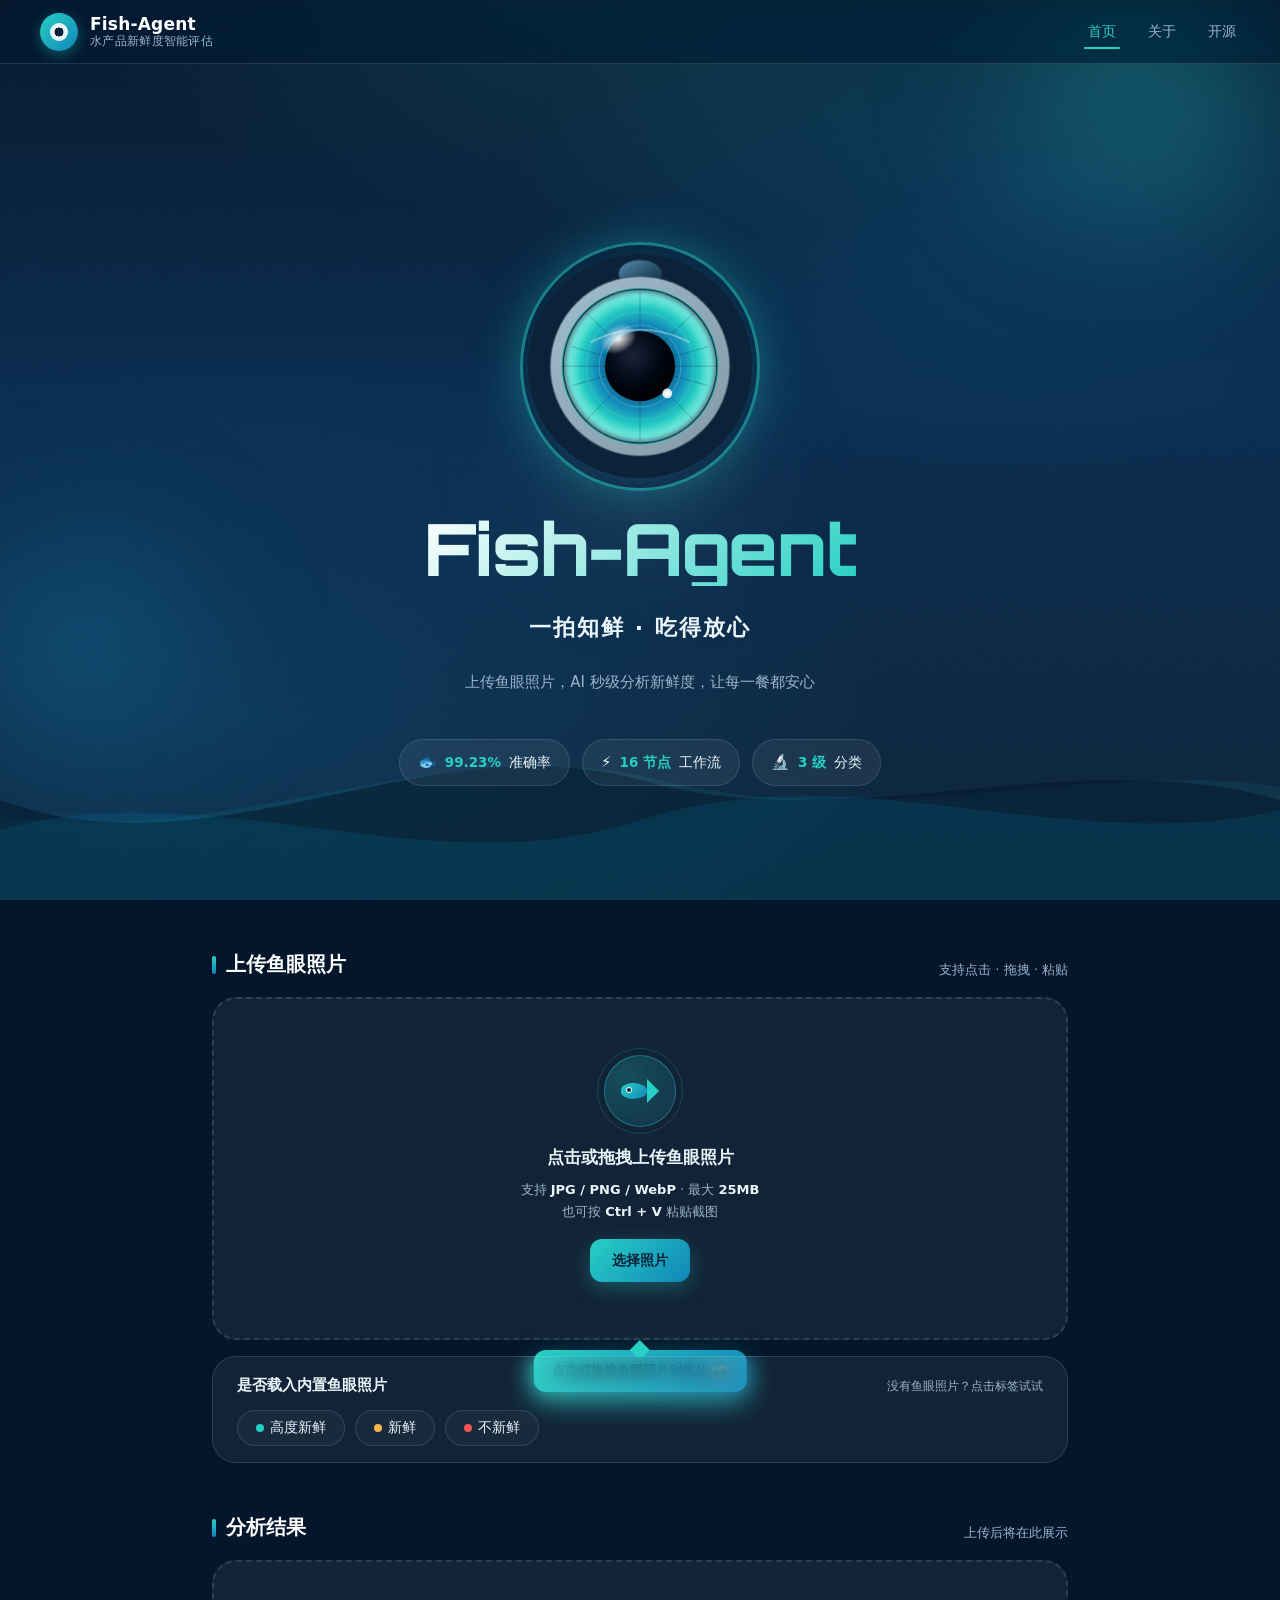
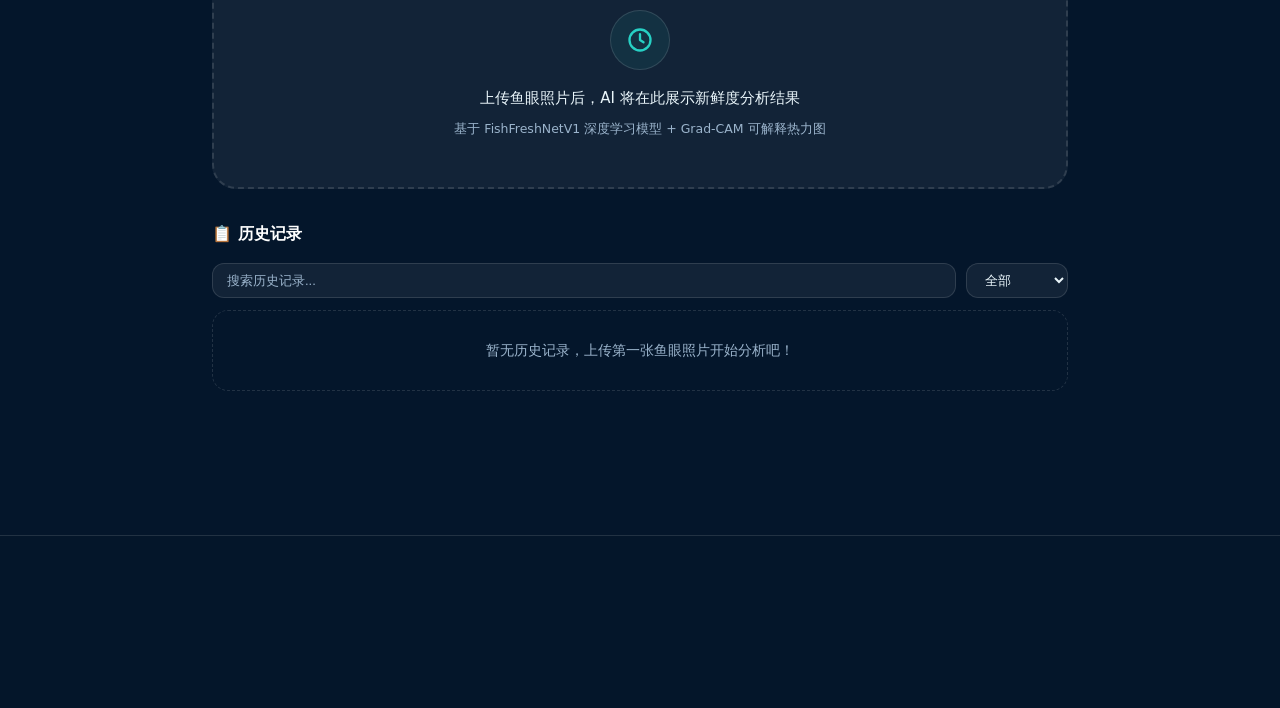
==== index.html @ 90dea53f "fix: 修复时间显示8小时偏差(前端覆盖timestamp+容错解析+SW升级v3网络优先)" ====
<!DOCTYPE html>
<html lang="zh-CN">
<head>
<meta charset="UTF-8" />
<meta name="viewport" content="width=device-width, initial-scale=1.0, maximum-scale=5.0, user-scalable=yes" />
    <meta name="theme-color" content="#04162b" />
    <meta name="apple-mobile-web-app-capable" content="yes" />
    <meta name="apple-mobile-web-app-status-bar-style" content="black-translucent" />
    <meta name="apple-mobile-web-app-title" content="Fish-Agent" />
<meta name="description" content="Fish-Agent — 上传鱼眼照片，AI 秒级分析水产品新鲜度。基于 FishFreshNetV1 深度学习模型，99.23% 准确率，Grad-CAM 可解释热力图。" />
<meta name="keywords" content="鱼眼新鲜度检测,水产品新鲜度,AI食品检测,FishFreshNetV1,Grad-CAM,深度学习,食品安全" />
<meta name="author" content="祈雨柒" />
<meta property="og:title" content="Fish-Agent · 水产品新鲜度智能评估" />
<meta property="og:description" content="上传鱼眼照片，AI 秒级分析新鲜度。99.23% 准确率 + Grad-CAM 可解释热力图。" />
<meta property="og:type" content="website" />
<meta property="og:url" content="https://yance77777.github.io/Fish-Agent-Final/" />
<meta name="twitter:card" content="summary" />
<link rel="canonical" href="https://yance77777.github.io/Fish-Agent-Final/" />
<title>Fish-Agent · 水产品新鲜度智能评估</title>
<link rel="preconnect" href="https://fonts.googleapis.com" />
<link rel="preconnect" href="https://fonts.gstatic.com" crossorigin />
<link rel="icon" type="image/svg+xml" href="data:image/svg+xml,%3Csvg xmlns='http://www.w3.org/2000/svg' viewBox='0 0 64 64'%3E%3Crect width='64' height='64' rx='14' fill='%2304162b'/%3E%3Ccircle cx='32' cy='32' r='20' fill='none' stroke='%2327d0c4' stroke-width='3'/%3E%3Ccircle cx='32' cy='32' r='10' fill='%2327d0c4'/%3E%3Ccircle cx='28' cy='28' r='4' fill='%23ffffff' opacity='0.8'/%3E%3C/svg%3E" />
<link rel="apple-touch-icon" href="data:image/svg+xml,%3Csvg xmlns='http://www.w3.org/2000/svg' viewBox='0 0 64 64'%3E%3Crect width='64' height='64' rx='14' fill='%2304162b'/%3E%3Ccircle cx='32' cy='32' r='20' fill='none' stroke='%2327d0c4' stroke-width='3'/%3E%3Ccircle cx='32' cy='32' r='10' fill='%2327d0c4'/%3E%3Ccircle cx='28' cy='28' r='4' fill='%23ffffff' opacity='0.8'/%3E%3C/svg%3E" />
<link rel="stylesheet" href="https://fonts.googleapis.com/css2?family=Orbitron:wght@700;800&display=swap" media="print" onload="this.media='all'" />
<noscript><link rel="stylesheet" href="https://fonts.googleapis.com/css2?family=Orbitron:wght@700;800&display=swap" /></noscript>
<link rel="stylesheet" href="assets/style.css">
<link rel="manifest" href="./assets/manifest.json">
</head>
<body>
  <!--
  ==============================
  复赛提交自检清单
  ==============================
  【社区发帖】
  [ ] 帖子已发至 TRAE 社区复赛专区
  [ ] 标签：社会服务
  [ ] 标题：【社会服务赛道】Fish-Agent：水产品新鲜度智能评估系统
  [ ] 正文含：产品简介 / 演示视频 / 创作历程 / TRAE 实践过程
  [ ] ≥ 3 张开发截图
  [ ] ≥ 3 个 Session ID（实际有 10 个）
  [ ] 不含可下载源码/安装包/体验链接/二维码

  【飞书问卷】
  [ ] 队长社区昵称已填
  [ ] 社区作品链接已回填
  [ ] 参赛赛道：社会服务
  [ ] 对应初赛晋级作品链接已填
  [ ] 作品体验入口：https://yance77777.github.io/Fish-Agent-Final/
  [ ] 产品演示视频链接已填

  【作品本身】
  [ ] 在线体验入口可访问（GitHub Pages）
  [ ] 核心功能完整：上传 → 分析 → 4-Tab 报告 → 5 大类建议 → 历史
  [ ] 置信度自适应：三色仪表盘 + <75% 黄色 + <60% 红色弹窗
  [ ] 移动端深度适配
  [ ] PWA：Service Worker + manifest + 安装提示
  [ ] about.html：技术架构 + 性能对比 + 工作流拓扑 + 创作历程 + 社会价值 + 迭代规划
  [ ] 离线演示模式正常
  [ ] Lighthouse 移动端 ≥ 90

  【Session ID】
  [ ] Session 1-5 已回填（初赛已有）
  [ ] Session 6-10 待回填（复赛完成后从 TRAE 复制）

  【时间节点】
  [ ] 提交截止：2026 年 8 月 9 日 23:59
  [ ] 评审期：8 月 10 日 - 8 月 14 日
  [ ] 公示：8 月 15 日
  ==============================
  -->
  <a href="#home" class="skip-link">跳到主内容</a>

  <!-- ============ 深海动态背景层 ============ -->
  <div class="bg-layer" aria-hidden="true">
    <div class="glow glow-1"></div>
    <div class="glow glow-2"></div>
    <div class="glow glow-3"></div>
    <div class="bubbles" id="bubbles"></div>
    <div class="wave wave-1"></div>
    <div class="wave wave-2"></div>
  </div>

  <!-- ============ 导航栏 ============ -->
  <header class="navbar" role="banner">
    <div class="brand">
      <div class="brand-logo" aria-hidden="true"><span class="brand-eye"></span></div>
      <div class="brand-text">
        <span class="brand-title">Fish-Agent</span>
        <span class="brand-sub">水产品新鲜度智能评估</span>
      </div>
    </div>
    <nav class="nav-links" aria-label="主导航">
      <a href="#home" class="is-current" aria-current="page">首页</a>
      <a href="about.html">关于</a>
      <a href="https://github.com/yance77777/Fish-Agent" target="_blank" rel="noopener noreferrer">开源</a>
    </nav>
    <button class="nav-toggle" id="navToggle" type="button" aria-label="打开菜单" aria-expanded="false" aria-controls="navOverlay">
      <span class="nav-toggle-bar"></span>
      <span class="nav-toggle-bar"></span>
      <span class="nav-toggle-bar"></span>
    </button>
  </header>

  <!-- 移动端全屏导航遮罩 -->
  <div class="nav-overlay" id="navOverlay" hidden>
    <nav class="nav-overlay-links" aria-label="移动端导航">
      <a href="#home" class="is-current" aria-current="page" data-close>首页</a>
      <a href="about.html" data-close>关于</a>
      <a href="https://github.com/yance77777/Fish-Agent" target="_blank" rel="noopener noreferrer" data-close>开源</a>
    </nav>
  </div>

  <main id="home">

    <!-- ============ Hero ============ -->
    <section class="hero reveal" aria-labelledby="hero-title">
      <div class="hero-eye-wrap" role="img" aria-label="鱼眼特写视觉锚点">
        <svg class="hero-eye" viewBox="0 0 240 240" width="240" height="240" xmlns="http://www.w3.org/2000/svg" aria-hidden="true">
          <defs>
            <radialGradient id="irisGrad" cx="50%" cy="50%" r="50%">
              <stop offset="0%" stop-color="#0a2a3a" />
              <stop offset="25%" stop-color="#0d4d5c" />
              <stop offset="55%" stop-color="#1185b8" />
              <stop offset="80%" stop-color="#27d0c4" />
              <stop offset="100%" stop-color="#a8f5ee" />
            </radialGradient>
            <radialGradient id="pupilGrad" cx="40%" cy="35%" r="65%">
              <stop offset="0%" stop-color="#1a2238" />
              <stop offset="60%" stop-color="#000814" />
              <stop offset="100%" stop-color="#000000" />
            </radialGradient>
            <radialGradient id="corneaGrad" cx="50%" cy="50%" r="50%">
              <stop offset="0%" stop-color="#ffffff" stop-opacity="0" />
              <stop offset="78%" stop-color="#ffffff" stop-opacity="0" />
              <stop offset="92%" stop-color="#27d0c4" stop-opacity="0.18" />
              <stop offset="100%" stop-color="#04162b" stop-opacity="0.5" />
            </radialGradient>
            <linearGradient id="scaleGrad" x1="0%" y1="0%" x2="100%" y2="100%">
              <stop offset="0%" stop-color="#5a8db0" />
              <stop offset="50%" stop-color="#2d566f" />
              <stop offset="100%" stop-color="#0e2a3f" />
            </linearGradient>
            <radialGradient id="hlGrad" cx="50%" cy="50%" r="50%">
              <stop offset="0%" stop-color="#ffffff" stop-opacity="0.95" />
              <stop offset="60%" stop-color="#ffffff" stop-opacity="0.4" />
              <stop offset="100%" stop-color="#ffffff" stop-opacity="0" />
            </radialGradient>
            <radialGradient id="glowGrad" cx="50%" cy="50%" r="50%">
              <stop offset="0%" stop-color="#27d0c4" stop-opacity="0.6" />
              <stop offset="100%" stop-color="#27d0c4" stop-opacity="0" />
            </radialGradient>
            <clipPath id="eyeClip"><circle cx="120" cy="120" r="78" /></clipPath>
          </defs>

          <!-- 外圈辉光 -->
          <circle cx="120" cy="120" r="118" fill="url(#glowGrad)" opacity="0.55" />

          <!-- 鱼鳞环带（外圈） -->
          <g fill="url(#scaleGrad)">
            <circle cx="120" cy="120" r="115" fill="#0b2238" />
            <!-- 环形鳞片，每 30 度一个 -->
            <g>
              <!-- 12 颗鳞片围绕眼眶 -->
              <g transform="translate(120,120)">
                <ellipse cx="0" cy="-95" rx="22" ry="14" fill="url(#scaleGrad)" stroke="#0a1f33" stroke-width="1" />
                <ellipse cx="0" cy="-95" rx="22" ry="14" fill="none" stroke="#5a8db0" stroke-width="0.6" opacity="0.5" transform="rotate(0)" />
              </g>
              <g transform="rotate(30 120 120) translate(120 25)"><ellipse cx="0" cy="-95" rx="22" ry="14" fill="url(#scaleGrad)" stroke="#0a1f33" stroke-width="1" /></g>
              <g transform="rotate(60 120 120) translate(120 25)"><ellipse cx="0" cy="-95" rx="22" ry="14" fill="url(#scaleGrad)" stroke="#0a1f33" stroke-width="1" /></g>
              <g transform="rotate(90 120 120) translate(120 25)"><ellipse cx="0" cy="-95" rx="22" ry="14" fill="url(#scaleGrad)" stroke="#0a1f33" stroke-width="1" /></g>
              <g transform="rotate(120 120 120) translate(120 25)"><ellipse cx="0" cy="-95" rx="22" ry="14" fill="url(#scaleGrad)" stroke="#0a1f33" stroke-width="1" /></g>
              <g transform="rotate(150 120 120) translate(120 25)"><ellipse cx="0" cy="-95" rx="22" ry="14" fill="url(#scaleGrad)" stroke="#0a1f33" stroke-width="1" /></g>
              <g transform="rotate(180 120 120) translate(120 25)"><ellipse cx="0" cy="-95" rx="22" ry="14" fill="url(#scaleGrad)" stroke="#0a1f33" stroke-width="1" /></g>
              <g transform="rotate(210 120 120) translate(120 25)"><ellipse cx="0" cy="-95" rx="22" ry="14" fill="url(#scaleGrad)" stroke="#0a1f33" stroke-width="1" /></g>
              <g transform="rotate(240 120 120) translate(120 25)"><ellipse cx="0" cy="-95" rx="22" ry="14" fill="url(#scaleGrad)" stroke="#0a1f33" stroke-width="1" /></g>
              <g transform="rotate(270 120 120) translate(120 25)"><ellipse cx="0" cy="-95" rx="22" ry="14" fill="url(#scaleGrad)" stroke="#0a1f33" stroke-width="1" /></g>
              <g transform="rotate(300 120 120) translate(120 25)"><ellipse cx="0" cy="-95" rx="22" ry="14" fill="url(#scaleGrad)" stroke="#0a1f33" stroke-width="1" /></g>
              <g transform="rotate(330 120 120) translate(120 25)"><ellipse cx="0" cy="-95" rx="22" ry="14" fill="url(#scaleGrad)" stroke="#0a1f33" stroke-width="1" /></g>
            </g>
          </g>

          <!-- 巩膜（银色外环） -->
          <circle cx="120" cy="120" r="92" fill="#c7d6e0" />
          <circle cx="120" cy="120" r="92" fill="url(#scaleGrad)" opacity="0.35" />
          <circle cx="120" cy="120" r="92" fill="none" stroke="#3a5868" stroke-width="1.5" opacity="0.6" />

          <!-- 角膜边缘环 -->
          <circle cx="120" cy="120" r="80" fill="#1a3a4d" />
          <circle cx="120" cy="120" r="80" fill="none" stroke="#27d0c4" stroke-width="1.5" opacity="0.5" />

          <!-- 虹膜 -->
          <circle cx="120" cy="120" r="78" fill="url(#irisGrad)" />
          <!-- 虹膜放射纹理 -->
          <g clip-path="url(#eyeClip)" opacity="0.4">
            <g stroke="#0a2a3a" stroke-width="0.8" fill="none">
              <line x1="120" y1="42" x2="120" y2="198" />
              <line x1="42" y1="120" x2="198" y2="120" />
              <line x1="65" y1="65" x2="175" y2="175" />
              <line x1="175" y1="65" x2="65" y2="175" />
              <line x1="50" y1="100" x2="190" y2="140" />
              <line x1="190" y1="100" x2="50" y2="140" />
            </g>
          </g>
          <!-- 虹膜内圈渐变 -->
          <circle cx="120" cy="120" r="55" fill="none" stroke="#27d0c4" stroke-width="2" opacity="0.4" />
          <circle cx="120" cy="120" r="42" fill="none" stroke="#a8f5ee" stroke-width="1" opacity="0.3" />

          <!-- 瞳孔 -->
          <circle cx="120" cy="120" r="36" fill="url(#pupilGrad)" />

          <!-- 角膜高光反射 -->
          <circle cx="120" cy="120" r="78" fill="url(#corneaGrad)" />

          <!-- 主高光（左上） -->
          <ellipse cx="98" cy="92" rx="20" ry="14" fill="url(#hlGrad)" transform="rotate(-30 98 92)" />
          <!-- 次高光（右下小点） -->
          <circle cx="148" cy="148" r="5" fill="#ffffff" opacity="0.85" />
          <circle cx="148" cy="148" r="2.5" fill="#ffffff" />

          <!-- 顶部反光弧 -->
          <path d="M 70 95 Q 120 70 170 95" fill="none" stroke="#ffffff" stroke-width="2" opacity="0.35" stroke-linecap="round" />
        </svg>
      </div>
      <h1 class="hero-title" id="hero-title">Fish-Agent</h1>
      <p class="hero-tagline">一拍知鲜 · 吃得放心</p>
      <p class="hero-desc">上传鱼眼照片，AI 秒级分析新鲜度，让每一餐都安心</p>
      <div class="hero-badges" role="list">
        <span class="badge" role="listitem">
          <span class="badge-icon" aria-hidden="true">🐟</span>
          <span class="badge-num" data-count="99.23" data-suffix="%">0%</span> 准确率
        </span>
        <span class="badge" role="listitem">
          <span class="badge-icon" aria-hidden="true">⚡</span>
          <span class="badge-num" data-count="16" data-suffix=" 节点">0</span> 工作流
        </span>
        <span class="badge" role="listitem">
          <span class="badge-icon" aria-hidden="true">🔬</span>
          <span class="badge-num" data-count="3" data-suffix=" 级">0</span> 分类
        </span>
      </div>
    </section>

    <!-- ============ 上传 / 预览区 ============ -->
    <section class="reveal" data-delay="1" aria-labelledby="upload-title">
      <div class="section-head">
        <h2 class="section-title" id="upload-title">上传鱼眼照片</h2>
        <span class="section-hint">支持点击 · 拖拽 · 粘贴</span>
      </div>

      <!-- 隐藏的文件输入框（放在上传区外部，避免 click 事件冒泡递归） -->
      <input
        type="file"
        id="fileInput"
        accept="image/jpeg,image/png,image/webp"
        hidden
        aria-hidden="true"
      />

      <!-- 上传区（默认显示） -->
      <div
        id="uploadZone"
        class="upload-zone upload-zone-pulse"
        role="button"
        tabindex="0"
        aria-label="点击或拖拽上传鱼眼照片，也可粘贴截图"
      >
        <div class="upload-icon" aria-hidden="true">
          <div class="fish-icon"><span class="fish-eye"></span></div>
        </div>
        <p class="upload-text" id="uploadText">点击或拖拽上传鱼眼照片</p>
        <p class="upload-meta">
          支持 <strong>JPG / PNG / WebP</strong> · 最大 <strong>25MB</strong><br />
          也可按 <strong>Ctrl + V</strong> 粘贴截图
        </p>
        <span class="upload-cta">选择照片</span>
        <div class="onboarding-tip" id="onboardingTip" hidden>点击或拖拽鱼眼照片到此处 <span aria-hidden="true">📸</span></div>
      </div>

      <!-- 内置示例图片选择 -->
      <div class="sample-card" id="sampleCard">
        <div class="sample-card-head">
          <span class="sample-card-title">是否载入内置鱼眼照片</span>
          <span class="sample-card-hint">没有鱼眼照片？点击标签试试</span>
        </div>
        <div class="sample-grid">
          <button class="sample-tag sample-tag-high" data-sample="highly-fresh" type="button">
            <span class="sample-tag-dot"></span>高度新鲜
          </button>
          <button class="sample-tag sample-tag-mid" data-sample="fresh" type="button">
            <span class="sample-tag-dot"></span>新鲜
          </button>
          <button class="sample-tag sample-tag-low" data-sample="not-fresh" type="button">
            <span class="sample-tag-dot"></span>不新鲜
          </button>
        </div>
      </div>

      <!-- 预览区（上传后显示） -->
      <div id="previewCard" class="preview-card" aria-live="polite">
        <div class="preview-body">
          <div class="preview-image-wrap">
            <div class="preview-image-box" id="previewImageBox">
              <div class="preview-loading" id="previewLoading" aria-hidden="true"></div>
              <img id="previewImage" alt="鱼眼照片预览" width="500" height="375" hidden />
              <!-- 扫描动画覆盖层 -->
              <div class="scan-overlay" aria-hidden="true">
                <div class="scan-grid"></div>
                <div class="scan-line"></div>
              </div>
              <div class="scan-badge" aria-hidden="true">
                <span class="scan-dot"></span> AI 扫描中
              </div>
            </div>
            <div class="preview-info" id="previewInfo">
              <span><span aria-hidden="true">📷</span> <strong id="infoName">—</strong></span>
              <span><span aria-hidden="true">📏</span> <strong id="infoSize">—</strong></span>
              <span><span aria-hidden="true">🔲</span> <strong id="infoDim">—</strong></span>
            </div>
          </div>
          <div class="preview-actions">
            <button class="btn-ghost" id="clearBtn" type="button" aria-label="清除当前图片并重新选择">
              <span aria-hidden="true">✕</span> 重新选择
            </button>
            <button class="btn-ghost btn-reupload-small" id="reuploadBtn" type="button" aria-label="重新上传一张照片">
              <span aria-hidden="true">↻</span> 换一张
            </button>
          </div>
        </div>
        <!-- 开始分析按钮（Session 3） -->
        <div class="analyze-actions">
          <button class="btn-analyze is-disabled" id="analyzeBtn" type="button" disabled aria-label="开始 AI 分析">
            <span class="btn-analyze-icon" aria-hidden="true">🔍</span>
            <span class="btn-analyze-text" id="analyzeBtnText">请先上传鱼眼照片</span>
            <span class="btn-analyze-spinner" aria-hidden="true"></span>
          </button>
        </div>
      </div>
    </section>

    <!-- ============ 结果区 ============ -->
    <section class="reveal" data-delay="2" aria-labelledby="result-title">
      <div class="section-head">
        <h2 class="section-title" id="result-title">分析结果</h2>
        <span class="section-hint" id="resultHint">上传后将在此展示</span>
      </div>

      <!-- 空态：未上传时 -->
      <div class="results-empty" id="resultsEmpty">
        <div class="result-icon" aria-hidden="true">
          <svg viewBox="0 0 24 24" fill="none" stroke="currentColor" stroke-width="2" stroke-linecap="round" stroke-linejoin="round">
            <circle cx="12" cy="12" r="9"/>
            <path d="M12 7v5l3 2"/>
          </svg>
        </div>
        <p class="result-text">上传鱼眼照片后，AI 将在此展示新鲜度分析结果</p>
        <p class="result-sub">基于 FishFreshNetV1 深度学习模型 + Grad-CAM 可解释热力图</p>
      </div>

      <!-- 骨架屏：分析中 -->
      <div class="skeleton-wrap" id="skeletonWrap" aria-hidden="true">
        <div class="skel-row">
          <div class="skeleton skeleton-circle"></div>
          <div style="flex:1">
            <div class="skeleton skeleton-box" style="width:50%; margin-bottom:10px;"></div>
            <div class="skeleton skeleton-box" style="width:80%; margin-bottom:8px;"></div>
            <div class="skeleton skeleton-box" style="width:65%;"></div>
          </div>
        </div>
        <div style="margin-bottom:24px;">
          <div class="skeleton skeleton-box" style="width:100%; height:10px; margin-bottom:16px;"></div>
        </div>
        <div class="skel-prob-row">
          <div class="skeleton skeleton-box" style="width:50px; flex:0 0 auto;"></div>
          <div class="skeleton skeleton-box" style="flex:1;"></div>
        </div>
        <div class="skel-prob-row">
          <div class="skeleton skeleton-box" style="width:50px; flex:0 0 auto;"></div>
          <div class="skeleton skeleton-box" style="flex:1;"></div>
        </div>
        <div class="skel-prob-row" style="margin-bottom:24px;">
          <div class="skeleton skeleton-box" style="width:50px; flex:0 0 auto;"></div>
          <div class="skeleton skeleton-box" style="flex:1;"></div>
        </div>
        <div style="display:grid; grid-template-columns:1fr 1fr; gap:16px; margin-bottom:24px;">
          <div class="skeleton skeleton-img"></div>
          <div class="skeleton skeleton-img"></div>
        </div>
        <div class="skeleton skeleton-text" style="width:100%;"></div>
        <div class="skeleton skeleton-text" style="width:60%;"></div>
      </div>

      <!-- 结果面板：4-tab 分析报告（Session 4 重构） -->
      <div class="results results-hidden" id="resultsPanel">

        <!-- 离线模式横幅（Session 5） -->
        <div class="offline-banner" id="offlineBanner" hidden>
          <span class="offline-icon" aria-hidden="true">⚠️</span>
          <span class="offline-text">当前为离线演示模式。AI 分析服务暂时不可用，展示的是模拟分析结果。</span>
        </div>

        <!-- Session 9：置信度警告横幅 -->
        <div class="confidence-warning confidence-warning-mid" id="confidenceWarningMid" hidden>
          <span class="warning-icon" aria-hidden="true">⚠️</span>
          <span class="warning-text">识别置信度中等（<span id="warningMidConf">—</span>%）。建议在光线充足的环境下重新拍摄鱼眼特写照片，以获得更准确的分析结果。</span>
          <button class="warning-dismiss" id="warningMidDismiss" type="button" aria-label="关闭警告">✕</button>
        </div>
        <div class="confidence-warning confidence-warning-low" id="confidenceWarningLow" hidden>
          <span class="warning-icon" aria-hidden="true">🚨</span>
          <span class="warning-text">识别置信度较低（<span id="warningLowConf">—</span>%）。AI 可能无法准确判断，请确认上传的是清晰的鱼眼特写照片。</span>
          <button class="warning-dismiss" id="warningLowDismiss" type="button" aria-label="关闭警告">✕</button>
        </div>

        <!-- 工具栏：导出按钮 -->
        <div class="report-toolbar">
          <button class="btn-export" id="exportJsonBtn" type="button" aria-label="导出 JSON 报告"><span aria-hidden="true">📄</span> 导出 JSON</button>
          <button class="btn-export" id="exportImgBtn" type="button" aria-label="保存报告截图"><span aria-hidden="true">📸</span> 保存截图</button>
        </div>

        <!-- Tab 导航 -->
        <div class="report-tabs" role="tablist" aria-label="分析报告视图">
          <button class="report-tab is-active" role="tab" data-tab="overview" aria-selected="true"><span aria-hidden="true">📊</span> 概览</button>
          <button class="report-tab" role="tab" data-tab="vision" aria-selected="false"><span aria-hidden="true">👁</span> AI 视觉分析</button>
          <button class="report-tab" role="tab" data-tab="detail" aria-selected="false"><span aria-hidden="true">📋</span> 详细报告</button>
          <button class="report-tab" role="tab" data-tab="advice" aria-selected="false"><span aria-hidden="true">💡</span> 处理建议</button>
        </div>

        <!-- Tab 1：概览 -->
        <div class="report-tabpane is-active" data-pane="overview" role="tabpanel">
          <!-- Session 9：工作流路径徽标 -->
          <div class="workflow-badge" id="workflowBadge" hidden>
            <span class="workflow-badge-icon" aria-hidden="true">🔀</span>
            <span class="workflow-badge-label" id="workflowBadgeLabel">—</span>
          </div>
          <!-- 关键指标摘要行 -->
          <div class="metrics-row">
            <div class="metric-item">
              <div class="metric-label"><span aria-hidden="true">👁</span> 鱼眼外观</div>
              <div class="metric-val" id="metricAppearance">—</div>
            </div>
            <div class="metric-item">
              <div class="metric-label"><span aria-hidden="true">📊</span> 置信度</div>
              <div class="metric-val" id="metricConfidence">—</div>
            </div>
            <div class="metric-item">
              <div class="metric-label"><span aria-hidden="true">⏱</span> 分析耗时</div>
              <div class="metric-val" id="metricDuration">—</div>
            </div>
            <div class="metric-item">
              <div class="metric-label"><span aria-hidden="true">📅</span> 分析时间</div>
              <div class="metric-val" id="metricTime">—</div>
            </div>
          </div>

          <!-- 新鲜度等级 + 置信度仪表盘 -->
          <div class="results-grid">
            <div class="panel">
              <p class="panel-title">新鲜度等级</p>
              <div class="freshness-card freshness-high" id="freshnessCard">
                <div class="freshness-indicator">
                  <div class="freshness-dot"></div>
                </div>
                <div>
                  <div class="freshness-label" id="freshnessLabel">高度新鲜</div>
                  <div class="freshness-meta" id="freshnessMeta">置信度 99.23% · 基于 FishFreshNetV1</div>
                </div>
              </div>
            </div>

            <div class="panel">
              <p class="panel-title">模型置信度</p>
              <div class="gauge-wrap">
                <div class="gauge" data-confidence="0.9923" id="gaugeWrap">
                  <svg viewBox="0 0 120 120" width="140" height="140">
                    <defs>
                      <linearGradient id="gaugeGrad" x1="0%" y1="0%" x2="100%" y2="100%">
                        <stop offset="0%" stop-color="#27d0c4"/>
                        <stop offset="50%" stop-color="#f5b54a"/>
                        <stop offset="100%" stop-color="#ef5b5b"/>
                      </linearGradient>
                      <linearGradient id="gaugeGradHigh" x1="0%" y1="0%" x2="100%" y2="100%">
                        <stop offset="0%" stop-color="#27d0c4"/>
                        <stop offset="100%" stop-color="#2af5c4"/>
                      </linearGradient>
                      <linearGradient id="gaugeGradMid" x1="0%" y1="0%" x2="100%" y2="100%">
                        <stop offset="0%" stop-color="#f5b54a"/>
                        <stop offset="100%" stop-color="#ffd06a"/>
                      </linearGradient>
                      <linearGradient id="gaugeGradLow" x1="0%" y1="0%" x2="100%" y2="100%">
                        <stop offset="0%" stop-color="#ef5b5b"/>
                        <stop offset="100%" stop-color="#ff7878"/>
                      </linearGradient>
                    </defs>
                    <circle class="gauge-track" cx="60" cy="60" r="52"/>
                    <circle
                      class="gauge-progress"
                      cx="60" cy="60" r="52"
                      stroke="url(#gaugeGrad)"
                      stroke-dasharray="326.7"
                      stroke-dashoffset="2.5"
                      id="gaugeProgress"
                    />
                  </svg>
                  <div class="gauge-center">
                    <div class="gauge-num" id="gaugeNum">99.2%</div>
                    <div class="gauge-cap">CONFIDENCE</div>
                  </div>
                </div>
                <div class="gauge-label">FishFreshNetV1 输出</div>
              </div>
            </div>
          </div>

          <!-- 概率分布 -->
          <div class="panel" style="margin-bottom:16px;">
            <p class="panel-title">三类概率分布</p>
            <div class="prob-list">
              <div class="prob-row high">
                <span class="prob-name">高度新鲜</span>
                <div class="prob-bar"><div class="prob-fill" style="width:99.2%;" data-prob="high" id="probBarHigh"></div></div>
                <span class="prob-val" id="probValHigh">99.2%</span>
              </div>
              <div class="prob-row mid">
                <span class="prob-name">新鲜</span>
                <div class="prob-bar"><div class="prob-fill" style="width:0.5%;" data-prob="mid" id="probBarMid"></div></div>
                <span class="prob-val" id="probValMid">0.5%</span>
              </div>
              <div class="prob-row low">
                <span class="prob-name">不新鲜</span>
                <div class="prob-bar"><div class="prob-fill" style="width:0.3%;" data-prob="low" id="probBarLow"></div></div>
                <span class="prob-val" id="probValLow">0.3%</span>
              </div>
            </div>
          </div>
        </div>

        <!-- Tab 2：AI 视觉分析 -->
        <div class="report-tabpane" data-pane="vision" role="tabpanel">
          <div class="panel" style="margin-bottom:16px;">
            <p class="panel-title">原图 vs AI 关注区域（拖动滑块对比）</p>
            <!-- 图像对比滑块 -->
            <div class="compare-slider" id="compareSlider">
              <img id="compareOriginal" alt="原图" src="" width="500" height="500" />
              <div class="comp-overlay" id="compOverlay" style="clip-path: inset(0 50% 0 0);">
                <img id="compareHeatmap" alt="Grad-CAM 热力图" src="" width="500" height="500" />
              </div>
              <span class="comp-label left">原图</span>
              <span class="comp-label right">热力图</span>
              <div class="comp-handle" id="compHandle" style="left:50%;">
                <div class="comp-handle-knob" aria-hidden="true">⟺</div>
              </div>
            </div>
            <p class="result-sub" style="margin-top:12px;">高亮区域 = 模型判断的关键依据，颜色越深表示该区域对新鲜度判断贡献越大。</p>
            <blockquote class="desc-quote" id="visionExplain" style="margin-top:10px;">
              模型主要关注鱼眼瞳孔与角膜边缘区域，这些区域的清澈度与光泽度是新鲜度的核心判据。
            </blockquote>
          </div>
        </div>

        <!-- Tab 3：详细报告（手风琴） -->
        <div class="report-tabpane" data-pane="detail" role="tabpanel">
          <div class="accordion is-open" data-acc="appearance">
            <div class="accordion-head">
              <span class="accordion-title">鱼眼外观评估</span>
              <span class="accordion-arrow" aria-hidden="true">▶</span>
            </div>
            <div class="accordion-body">
              <div class="accordion-inner">
                <blockquote class="desc-quote" id="descQuote">
                  鱼眼清澈明亮，角膜透明，瞳孔清晰可见，表面有自然光泽。综合判断为高度新鲜，建议在 24 小时内食用以获得最佳口感。
                </blockquote>
              </div>
            </div>
          </div>

          <div class="accordion" data-acc="trend">
            <div class="accordion-head">
              <span class="accordion-title">新鲜度趋势预测</span>
              <span class="accordion-arrow" aria-hidden="true">▶</span>
            </div>
            <div class="accordion-body">
              <div class="accordion-inner" id="trendBody">
                <p class="advice-text">基于当前新鲜度等级与置信度，预测剩余保质时间约 <strong id="shelfLife">24 小时</strong>。建议在此窗口内食用以保障口感与安全。</p>
              </div>
            </div>
          </div>

          <div class="accordion" data-acc="knowledge">
            <div class="accordion-head">
              <span class="accordion-title">知识图谱匹配</span>
              <span class="accordion-arrow" aria-hidden="true">▶</span>
            </div>
            <div class="accordion-body">
              <div class="accordion-inner" id="knowledgeBody">
                <p class="advice-text" id="knowledgeText">该新鲜度等级下鱼眼的标准特征：角膜透明、瞳孔清晰、表面有自然光泽。当前样本与标准特征匹配度高。</p>
              </div>
            </div>
          </div>
        </div>

        <!-- Tab 4：处理建议（手风琴） -->
        <div class="report-tabpane" data-pane="advice" role="tabpanel">
          <div class="advice-grid advice-grid-five" id="adviceGrid">
            <div class="advice-card advice-card-expandable" data-cat="storage">
              <div class="advice-head">
                <span class="advice-icon store" aria-hidden="true">❄</span>
                <span class="advice-title">储存建议</span>
                <span class="advice-expand-icon">▸</span>
              </div>
              <div class="advice-body"><ul id="adviceStorage"></ul></div>
            </div>
            <div class="advice-card advice-card-expandable" data-cat="consumption">
              <div class="advice-head">
                <span class="advice-icon eat" aria-hidden="true">🍽</span>
                <span class="advice-title">食用建议</span>
                <span class="advice-expand-icon">▸</span>
              </div>
              <div class="advice-body"><ul id="adviceConsumption"></ul></div>
            </div>
            <div class="advice-card advice-card-expandable" data-cat="handling">
              <div class="advice-head">
                <span class="advice-icon handle" aria-hidden="true">🔪</span>
                <span class="advice-title">处理建议</span>
                <span class="advice-expand-icon">▸</span>
              </div>
              <div class="advice-body"><ul id="adviceHandling"></ul></div>
            </div>
            <div class="advice-card advice-card-expandable" data-cat="safety">
              <div class="advice-head">
                <span class="advice-icon safe" aria-hidden="true">⚠</span>
                <span class="advice-title">安全警告</span>
                <span class="advice-expand-icon">▸</span>
              </div>
              <div class="advice-body"><ul id="adviceSafety"></ul></div>
            </div>
            <div class="advice-card advice-card-expandable" data-cat="best">
              <div class="advice-head">
                <span class="advice-icon best" aria-hidden="true">⭐</span>
                <span class="advice-title">最佳实践</span>
                <span class="advice-expand-icon">▸</span>
              </div>
              <div class="advice-body"><ul id="adviceBest"></ul></div>
            </div>
          </div>
        </div>

      </div>

      <!-- ============ 历史记录区 ============ -->
      <div class="history-section">
        <div class="history-head">
          <h3 class="history-title"><span aria-hidden="true">📋</span> 历史记录</h3>
        </div>
        <div class="history-filter-bar">
          <input type="text" id="historySearch" class="history-search-input" placeholder="搜索历史记录..." aria-label="搜索历史记录" />
          <select id="historyFilter" class="history-filter-select" aria-label="过滤历史记录">
            <option value="all">全部</option>
            <option value="high">高度新鲜</option>
            <option value="mid">新鲜</option>
            <option value="low">不新鲜</option>
            <option value="favorite">⭐ 收藏</option>
          </select>
        </div>
        <div class="history-list" id="historyList">
          <div class="history-empty" id="historyEmpty">暂无历史记录，上传第一张鱼眼照片开始分析吧！</div>
        </div>
      </div>
    </section>

  </main>

  <!--
    TRAE 初赛评审维度自检：
    ✅ 创新性：首创鱼眼图像非破坏式新鲜度检测
    ✅ 实用性：解决消费者/商贩/监管三方实际痛点
    ✅ 技术实现：CNN 模型 (EfficientNet-B0 + CBAM) + Grad-CAM + LangGraph 16 节点工作流
    ✅ 完成度：完整前端交互 + API 集成 + 离线降级 + 历史记录 + 报告导出
    ✅ 社会价值：食品安全普惠工具，契合"健康中国"战略方向
  -->
  <!-- ============ 页脚 ============ -->
  <footer class="competition-footer">
    <div class="competition-info">
      <span class="badge">🏆 TRAE AI 创造力大赛</span>
      <span class="badge">🏷 社会服务赛道</span>
      <span class="badge">👤 参赛者：祈雨柒</span>
    </div>
    <div class="tech-stack">
      <span>🐍 Python + FastAPI</span>
      <span>🧠 PyTorch + EfficientNet-B0</span>
      <span>🔗 LangGraph 工作流</span>
      <span>🎨 纯 HTML/CSS/JS 前端</span>
    </div>
    <div class="footer-copy">Fish-Agent © 2026</div>
  </footer>

  <!-- ============ Toast 容器 ============ -->
  <div class="toast-container" id="toastContainer" aria-live="polite" aria-atomic="true"></div>

  <!-- ============ Session 9：低置信度弹窗 ============ -->
  <div class="confidence-modal-overlay" id="confidenceModal" hidden>
    <div class="confidence-modal" role="alertdialog" aria-labelledby="modalTitle" aria-describedby="modalDesc">
      <div class="confidence-modal-icon" aria-hidden="true">🚨</div>
      <h3 class="confidence-modal-title" id="modalTitle">输入照片可能并非鱼眼图像</h3>
      <p class="confidence-modal-desc" id="modalDesc">
        AI 检测置信度极低（<span id="modalConf">—</span>%），这通常意味着上传的照片可能不是清晰的鱼眼特写。<br/>
        建议重新拍摄一张鱼眼清晰可见的照片。
      </p>
      <div class="confidence-modal-actions">
        <button class="btn-modal-primary" id="modalRetry" type="button">📸 重新拍摄</button>
        <button class="btn-modal-secondary" id="modalView" type="button">仍要查看结果</button>
      </div>
    </div>
  </div>

  <script>
    "use strict";

    // ============ 全局状态（供后续 Session 使用）============
    /**
     * @type {File|null} 当前选中的图片文件对象，后续 API 调用会用到
     */
    let selectedFile = null;
    /**
     * @type {string|null} 当前图片的 base64 Data URL，预览用
     */
    let selectedFileDataURL = null;

    // ============ 常量 ============
    const ALLOWED_TYPES = ["image/jpeg", "image/png", "image/webp"];
    const MAX_FILE_SIZE = 25 * 1024 * 1024; // 25MB

    // ---- Session 3：API 配置与全局状态 ----
    const API_BASE_URL = "https://andreas777-fish-agent.hf.space";
    const API_TIMEOUT = 60000; // 60 秒超时（HF Spaces 冷启动预留）
    let apiAvailable = false;          // 健康检查结果
    let analysisInProgress = false;    // 是否正在分析中
    let lastAnalysisResult = null;     // 最近一次分析结果（JSON）
    let currentAbortController = null; // 当前请求的 AbortController（用于切换图片时取消）

    // ============ DOM 引用 ============
    const uploadZone = document.getElementById("uploadZone");
    const uploadText = document.getElementById("uploadText");
    const fileInput = document.getElementById("fileInput");
    const previewCard = document.getElementById("previewCard");
    const previewImage = document.getElementById("previewImage");
    const previewLoading = document.getElementById("previewLoading");
    const previewImageBox = document.getElementById("previewImageBox");
    const infoName = document.getElementById("infoName");
    const infoSize = document.getElementById("infoSize");
    const infoDim = document.getElementById("infoDim");
    const clearBtn = document.getElementById("clearBtn");
    const reuploadBtn = document.getElementById("reuploadBtn");
    const toastContainer = document.getElementById("toastContainer");
    const bubblesEl = document.getElementById("bubbles");
    const resultsEmpty = document.getElementById("resultsEmpty");
    const skeletonWrap = document.getElementById("skeletonWrap");
    const resultsPanel = document.getElementById("resultsPanel");
    const compareOriginal = document.getElementById("compareOriginal");

    // ---- Session 3：结果面板 DOM 引用 ----
    const analyzeBtn = document.getElementById("analyzeBtn");
    const analyzeBtnText = document.getElementById("analyzeBtnText");
    const freshnessCard = document.getElementById("freshnessCard");
    const freshnessLabel = document.getElementById("freshnessLabel");
    const freshnessMeta = document.getElementById("freshnessMeta");
    const gaugeWrap = document.getElementById("gaugeWrap");
    const gaugeProgress = document.getElementById("gaugeProgress");
    const gaugeNum = document.getElementById("gaugeNum");
    const probBarHigh = document.getElementById("probBarHigh");
    const probBarMid = document.getElementById("probBarMid");
    const probBarLow = document.getElementById("probBarLow");
    const probValHigh = document.getElementById("probValHigh");
    const probValMid = document.getElementById("probValMid");
    const probValLow = document.getElementById("probValLow");
    const adviceGrid = document.getElementById("adviceGrid");
    const descQuote = document.getElementById("descQuote");
    const resultHint = document.getElementById("resultHint");
    const resultsSection = document.querySelector('section[aria-labelledby="result-title"]');

    // ---- Session 4：新增 DOM 引用 ----
    const compareHeatmap = document.getElementById("compareHeatmap");
    const compOverlay = document.getElementById("compOverlay");
    const compHandle = document.getElementById("compHandle");
    const compareSlider = document.getElementById("compareSlider");
    const visionExplain = document.getElementById("visionExplain");
    const metricAppearance = document.getElementById("metricAppearance");
    const metricConfidence = document.getElementById("metricConfidence");
    const metricDuration = document.getElementById("metricDuration");
    const metricTime = document.getElementById("metricTime");
    const shelfLife = document.getElementById("shelfLife");
    const knowledgeText = document.getElementById("knowledgeText");
    const historyList = document.getElementById("historyList");
    const historyEmpty = document.getElementById("historyEmpty");
    const exportJsonBtn = document.getElementById("exportJsonBtn");
    const exportImgBtn = document.getElementById("exportImgBtn");
    const onboardingTip = document.getElementById("onboardingTip");

    // ============ 工具函数 ============

    /**
     * 格式化文件大小为人类可读字符串
     * @param {number} bytes
     * @returns {string}
     */
    function formatFileSize(bytes) {
      if (bytes === 0) return "0 B";
      const k = 1024;
      const units = ["B", "KB", "MB", "GB"];
      const i = Math.min(Math.floor(Math.log(bytes) / Math.log(k)), units.length - 1);
      const val = bytes / Math.pow(k, i);
      return `${val.toFixed(i === 0 ? 0 : 1)} ${units[i]}`;
    }

    /**
     * 显示 toast 通知
     * @param {string} message 消息内容
     * @param {"error"|"success"} [type="error"] 类型
     * @param {number} [duration=3000] 自动消失时长（ms）
     */
    function showToast(message, type = "error", duration = 3000) {
      const toast = document.createElement("div");
      toast.className = `toast is-${type}`;
      toast.setAttribute("role", "alert");
      const dot = document.createElement("span");
      dot.className = "toast-dot";
      const msg = document.createElement("span");
      msg.textContent = message;
      toast.appendChild(dot);
      toast.appendChild(msg);
      toastContainer.appendChild(toast);

      setTimeout(() => {
        toast.classList.add("is-leaving");
        toast.addEventListener("animationend", () => toast.remove(), { once: true });
      }, duration);
    }

    /**
     * 校验文件类型与大小
     * @param {File} file
     * @returns {{ok: boolean, reason?: string}}
     */
    function validateFile(file) {
      if (!file) return { ok: false, reason: "未选择文件" };
      if (!ALLOWED_TYPES.includes(file.type)) {
        return { ok: false, reason: `不支持的文件类型：${file.type || "未知"}，仅支持 JPG / PNG / WebP` };
      }
      if (file.size > MAX_FILE_SIZE) {
        return { ok: false, reason: `文件过大（${formatFileSize(file.size)}），最大支持 25MB` };
      }
      if (file.size === 0) {
        return { ok: false, reason: "文件为空，请重新选择" };
      }
      return { ok: true };
    }

    /**
     * 处理文件选择（核心入口）
     * @param {File} file
     */
    function handleFileSelect(file) {
      const check = validateFile(file);
      if (!check.ok) {
        showToast(check.reason, "error", 3500);
        return;
      }
      selectedFile = file;
      showPreview(file);
    }

    /**
     * 读取并预览图片
     * @param {File} file
     */
    function showPreview(file) {
      // 切换到预览态
      uploadZone.style.display = "none";
      previewCard.classList.add("is-active");

      // 重置加载态
      previewImage.hidden = true;
      previewLoading.hidden = false;
      previewImageBox.appendChild(previewLoading);

      // 文件信息（分辨率需等图片加载）
      infoName.textContent = file.name;
      infoSize.textContent = formatFileSize(file.size);
      infoDim.textContent = "计算中…";

      const reader = new FileReader();
      reader.onload = (e) => {
        const dataURL = e.target?.result;
        selectedFileDataURL = dataURL;
        previewImage.onload = () => {
          previewLoading.hidden = true;
          previewImage.hidden = false;
          infoDim.textContent = `${previewImage.naturalWidth} × ${previewImage.naturalHeight}`;
          // 同步到结果对比区原图缩略
          if (compareOriginal) compareOriginal.src = dataURL;
          // 上传完成后自动启动扫描动画
          startScanning();
          // 启用"开始分析"按钮
          enableAnalyzeButton();
        };
        previewImage.onerror = () => {
          previewLoading.hidden = true;
          showToast("图片加载失败，请尝试其他文件", "error");
          clearImage();
        };
        previewImage.src = dataURL;
      };
      reader.onerror = () => {
        showToast("文件读取失败，请重试", "error");
        clearImage();
      };
      reader.readAsDataURL(file);
    }

    /**
     * 清除当前图片，回到上传区
     */
    function clearImage() {
      selectedFile = null;
      selectedFileDataURL = null;
      // 先解除 onload/onerror 处理器，避免清空 src 触发 onerror → clearImage 递归弹 toast
      previewImage.onload = null;
      previewImage.onerror = null;
      previewImage.src = "";
      previewImage.hidden = true;
      previewLoading.hidden = true;
      previewCard.classList.remove("is-active");
      uploadZone.style.display = "flex";
      // 恢复内置示例卡片显示
      const sc = document.getElementById("sampleCard");
      if (sc) sc.classList.remove("is-hidden");
      fileInput.value = "";
      uploadText.textContent = "点击或拖拽上传鱼眼照片";
      uploadText.classList.remove("upload-text-drag");
      // 同步清除扫描状态
      stopScanning();
      if (compareOriginal) compareOriginal.src = "";
      // Session 3：取消进行中的分析请求 + 重置按钮
      if (currentAbortController) {
        currentAbortController.abort();
        currentAbortController = null;
      }
      analysisInProgress = false;
      resetAnalyzeButton();
    }

    /**
     * 触发文件选择器（用于点击 / 键盘 / "换一张"）
     */
    function openFileDialog() {
      fileInput.click();
    }

    // ============ 事件绑定 ============

    // —— 点击上传 ——
    uploadZone.addEventListener("click", openFileDialog);

    // —— 键盘可访问性（Enter / Space）——
    uploadZone.addEventListener("keydown", (e) => {
      if (e.key === "Enter" || e.key === " ") {
        e.preventDefault();
        openFileDialog();
      }
    });

    // —— 文件选择 change ——
    fileInput.addEventListener("change", (e) => {
      const file = e.target.files?.[0];
      if (file) handleFileSelect(file);
    });

    // —— 内置示例图片选择（预加载 + 即时响应） ——
    const sampleCard = document.getElementById("sampleCard");
    let sampleLoading = false;
    const sampleBlobCache = {}; // 预加载缓存

    // 页面加载时预取三张示例图片为 Blob，点击时零延迟构造 File
    ["highly-fresh", "fresh", "not-fresh"].forEach((name) => {
      fetch(`assets/samples/${name}.png`)
        .then((r) => r.ok ? r.blob() : Promise.reject(r.status))
        .then((blob) => { sampleBlobCache[name] = blob; })
        .catch(() => {});
    });

    document.querySelectorAll(".sample-tag").forEach((btn) => {
      btn.addEventListener("click", async () => {
        if (sampleLoading) return;
        sampleLoading = true;
        document.querySelectorAll(".sample-tag").forEach(b => b.disabled = true);
        const sampleName = btn.dataset.sample;
        try {
          let blob = sampleBlobCache[sampleName];
          if (!blob) {
            // 缓存未命中时回退到实时 fetch
            const resp = await fetch(`assets/samples/${sampleName}.png`);
            if (!resp.ok) throw new Error("HTTP " + resp.status);
            blob = await resp.blob();
          }
          if (blob.size === 0) throw new Error("空文件");
          const file = new File([blob], sampleName + ".png", { type: "image/png" });
          const dt = new DataTransfer();
          dt.items.add(file);
          fileInput.files = dt.files;
          fileInput.dispatchEvent(new Event("change", { bubbles: true }));
          sampleCard.classList.add("is-hidden");
        } catch (err) {
          showToast("示例图片加载失败，请重试", "error");
        } finally {
          sampleLoading = false;
          document.querySelectorAll(".sample-tag").forEach(b => b.disabled = false);
        }
      });
    });

    // —— 拖拽上传 ——
    let dragCounter = 0;
    uploadZone.addEventListener("dragenter", (e) => {
      e.preventDefault();
      e.stopPropagation();
      dragCounter++;
      uploadZone.classList.add("is-dragover");
      uploadText.textContent = "释放以添加照片";
      uploadText.classList.add("upload-text-drag");
    });
    uploadZone.addEventListener("dragover", (e) => {
      e.preventDefault();
      e.stopPropagation();
    });
    uploadZone.addEventListener("dragleave", (e) => {
      e.preventDefault();
      e.stopPropagation();
      dragCounter--;
      if (dragCounter <= 0) {
        dragCounter = 0;
        uploadZone.classList.remove("is-dragover");
        uploadText.textContent = "点击或拖拽上传鱼眼照片";
        uploadText.classList.remove("upload-text-drag");
      }
    });
    uploadZone.addEventListener("drop", (e) => {
      e.preventDefault();
      e.stopPropagation();
      dragCounter = 0;
      uploadZone.classList.remove("is-dragover");
      uploadText.textContent = "点击或拖拽上传鱼眼照片";
      uploadText.classList.remove("upload-text-drag");
      const file = e.dataTransfer?.files?.[0];
      if (file) {
        handleFileSelect(file);
      } else {
        showToast("未检测到文件，请重试", "error");
      }
    });

    // 阻止整页拖放默认行为（避免浏览器直接打开图片）
    ["dragover", "drop"].forEach((evt) => {
      window.addEventListener(evt, (e) => {
        if (!e.target.closest?.("#uploadZone")) e.preventDefault();
      });
    });

    // —— 粘贴上传 ——
    document.addEventListener("paste", (e) => {
      const items = e.clipboardData?.items;
      if (!items) return;
      for (const item of items) {
        if (item.kind === "file" && item.type.startsWith("image/")) {
          const file = item.getAsFile();
          if (file) {
            // 粘贴的截图通常无文件名，给个默认名
            if (!file.name || file.name === "image.png") {
              const ext = file.type.split("/")[1] || "png";
              const renamed = new File([file], `paste_${Date.now()}.${ext}`, { type: file.type });
              handleFileSelect(renamed);
            } else {
              handleFileSelect(file);
            }
            e.preventDefault();
            return;
          }
        }
      }
    });

    // —— 预览区按钮 ——
    clearBtn.addEventListener("click", clearImage);
    reuploadBtn.addEventListener("click", openFileDialog);

    // ============ Hero 数字 countUp 动画 ============
    /**
     * 对元素执行数字滚动动画
     * @param {HTMLElement} el
     * @param {number} target
     * @param {string} suffix
     */
    function countUp(el, target, suffix) {
      const duration = 1400;
      const start = performance.now();
      const isFloat = !Number.isInteger(target);
      function tick(now) {
        const progress = Math.min((now - start) / duration, 1);
        // easeOutCubic
        const eased = 1 - Math.pow(1 - progress, 3);
        const current = target * eased;
        el.textContent = (isFloat ? current.toFixed(2) : Math.round(current)) + suffix;
        if (progress < 1) requestAnimationFrame(tick);
        else el.textContent = (isFloat ? target.toFixed(2) : target) + suffix;
      }
      requestAnimationFrame(tick);
    }

    function initCountUp() {
      const badges = document.querySelectorAll(".badge-num");
      const observer = new IntersectionObserver(
        (entries) => {
          entries.forEach((entry) => {
            if (entry.isIntersecting) {
              const el = entry.target;
              const target = parseFloat(el.dataset.count || "0");
              const suffix = el.dataset.suffix || "";
              countUp(el, target, suffix);
              observer.unobserve(el);
            }
          });
        },
        { threshold: 0.4 }
      );
      badges.forEach((b) => observer.observe(b));
    }

    // ============ 深海气泡生成 ============
    /**
     * 动态生成 N 个气泡元素，随机大小 / 位置 / 速度 / 漂移
     * Session 5：移动端减少气泡数 + 尊重 prefers-reduced-motion
     */
    function initBubbles() {
      if (!bubblesEl) return;
      // 尊重"减少动画"系统偏好 → 不生成气泡
      if (window.matchMedia?.("(prefers-reduced-motion: reduce)").matches) return;
      const isMobile = window.matchMedia?.("(max-width: 640px)").matches;
      const COUNT = isMobile ? 10 : 18;  // 移动端 8-12 个，桌面 15-25 个
      const frag = document.createDocumentFragment();
      for (let i = 0; i < COUNT; i++) {
        const b = document.createElement("span");
        b.className = "bubble";
        const size = 8 + Math.random() * 32;       // 8-40px
        const left = Math.random() * 100;            // 0-100%
        const duration = 8 + Math.random() * 10;    // 8-18s
        const delay = -Math.random() * duration;    // 负延迟 → 立即分散在时间轴上
        const sway = (Math.random() * 60 - 30);     // ±30px
        b.style.width = `${size}px`;
        b.style.height = `${size}px`;
        b.style.left = `${left}%`;
        b.style.animationDuration = `${duration}s`;
        b.style.animationDelay = `${delay}s`;
        b.style.setProperty("--sway", `${sway}px`);
        frag.appendChild(b);
      }
      bubblesEl.appendChild(frag);
    }

    // ============ 视差滚动 ============
    /**
     * 监听滚动，更新背景层 transform（rAF 节流）
     */
    function initParallax() {
      let ticking = false;
      const onScroll = () => {
        if (!ticking) {
          requestAnimationFrame(() => {
            const y = window.scrollY || window.pageYOffset;
            // 背景气泡以 0.3 倍速反向移动（视差感）
            if (bubblesEl) bubblesEl.style.transform = `translate3d(0, ${y * -0.15}px, 0)`;
            ticking = false;
          });
          ticking = true;
        }
      };
      window.addEventListener("scroll", onScroll, { passive: true });
    }

    // ============ 入场动画 ============
    /**
     * 监听 .reveal 元素进入视口时加 .revealed
     */
    function initReveal() {
      const els = document.querySelectorAll(".reveal");
      if (!("IntersectionObserver" in window)) {
        els.forEach((el) => el.classList.add("revealed"));
        return;
      }
      const io = new IntersectionObserver(
        (entries) => {
          entries.forEach((entry) => {
            if (entry.isIntersecting) {
              entry.target.classList.add("revealed");
              io.unobserve(entry.target);
            }
          });
        },
        { threshold: 0.12, rootMargin: "0px 0px -40px 0px" }
      );
      els.forEach((el) => io.observe(el));
    }

    // ============================================================
    //  Session 3：API 调用 + 结果渲染 + 错误处理
    // ============================================================

    // ---- 分析按钮状态管理 ----

    /**
     * 启用分析按钮（图片加载完成后调用）
     * Session 5：上传后焦点自动移到按钮
     */
    function enableAnalyzeButton() {
      if (!analyzeBtn) return;
      analyzeBtn.classList.remove("is-disabled", "is-loading", "is-retry");
      analyzeBtn.disabled = false;
      analyzeBtnText.textContent = "🔍 开始分析";
      analyzeBtn.focus();
    }

    /**
     * 设置按钮为加载态
     */
    function setAnalyzeLoading() {
      if (!analyzeBtn) return;
      analyzeBtn.classList.remove("is-disabled", "is-retry");
      analyzeBtn.classList.add("is-loading");
      analyzeBtn.disabled = true;
      analyzeBtnText.textContent = "分析中…";
    }

    /**
     * 设置按钮为重试态（分析失败后）
     */
    function setAnalyzeRetry() {
      if (!analyzeBtn) return;
      analyzeBtn.classList.remove("is-disabled", "is-loading");
      analyzeBtn.classList.add("is-retry");
      analyzeBtn.disabled = false;
      analyzeBtnText.textContent = "⚠ 重试分析";
    }

    /**
     * 设置按钮为完成态（分析成功后）
     */
    function setAnalyzeDone() {
      if (!analyzeBtn) return;
      analyzeBtn.classList.remove("is-disabled", "is-loading", "is-retry");
      analyzeBtn.disabled = false;
      analyzeBtnText.textContent = "🔍 重新分析";
    }

    /**
     * 重置按钮到禁用态
     */
    function resetAnalyzeButton() {
      if (!analyzeBtn) return;
      analyzeBtn.classList.remove("is-loading", "is-retry");
      analyzeBtn.classList.add("is-disabled");
      analyzeBtn.disabled = true;
      analyzeBtnText.textContent = "请先上传鱼眼照片";
    }

    // ---- 扫描动画 ----

    /**
     * 启动扫描动画：为预览图容器添加 .scanning class
     */
    function startScanning() {
      previewImageBox.classList.remove("scan-complete");
      previewImageBox.classList.add("scanning");
    }

    /**
     * 停止扫描动画：移除 .scanning，添加 .scan-complete
     */
    function stopScanning() {
      previewImageBox.classList.remove("scanning");
      previewImageBox.classList.add("scan-complete");
    }

    // ---- 骨架屏 ----

    function showLoading() {
      skeletonWrap.classList.add("loading");
      skeletonWrap.setAttribute("aria-hidden", "false");
    }

    function hideLoading() {
      skeletonWrap.classList.remove("loading");
      skeletonWrap.setAttribute("aria-hidden", "true");
    }

    // ---- 健康检查预热 ----

    /**
     * 页面加载时静默发起健康检查，预热 HF Spaces 冷启动
     */
    async function checkApiHealth() {
      try {
        const controller = new AbortController();
        const timeoutId = setTimeout(() => controller.abort(), 8000);
        const res = await fetch(`${API_BASE_URL}/`, { signal: controller.signal });
        clearTimeout(timeoutId);
        if (res.ok) {
          apiAvailable = true;
          console.log("%c✅ API 服务就绪", "color:#27d0c4;font-weight:bold");
        } else {
          apiAvailable = false;
          console.warn(`⚠️ API 健康检查失败：HTTP ${res.status}，将使用离线演示模式`);
          enableOfflineMode();
        }
      } catch (err) {
        apiAvailable = false;
        console.warn("⚠️ API 服务未就绪，将使用离线演示模式", err);
        enableOfflineMode();
      }
    }

    // ---- 核心分析流程 ----

    /**
     * 开始分析：发起真实 API 请求
     * 流程：校验 → 启动扫描+骨架屏 → 滚动 → fetch → 渲染结果 / 错误处理
     */
    async function startAnalysis() {
      if (!selectedFile) {
        showToast("请先上传鱼眼照片", "error");
        return;
      }
      if (analysisInProgress) {
        // 取消上一个请求，重新开始
        if (currentAbortController) currentAbortController.abort();
      }

      analysisInProgress = true;
      setAnalyzeLoading();
      startScanning();
      // 记录分析开始时间（用于耗时统计）
      analysisStartTime = performance.now();
      // 隐藏空态、隐藏旧结果 → 显示骨架屏
      resultsEmpty.style.display = "none";
      resultsPanel.classList.remove("results-visible");
      resultsPanel.classList.add("results-hidden");
      showLoading();
      // 滚动到结果区
      if (resultsSection) {
        resultsSection.scrollIntoView({ behavior: "smooth", block: "start" });
      }

      try {
        // Session 5：离线模式走模拟流程
        const data = offlineMode ? await simulateAnalysis() : await callPredictApiWithRetry(selectedFile);
        // 统一用前端当前时间作为分析时间戳，避免后端时区格式不一致导致显示偏差
        data.timestamp = new Date().toISOString();
        lastAnalysisResult = data;
        const durationSec = (performance.now() - analysisStartTime) / 1000;
        lastAnalysisResult.__processingTime = durationSec;
        consecutiveFailures = 0; // 成功则重置失败计数
        stopScanning();
        hideLoading();
        updateResults(data, durationSec);
        // Session 4：保存到历史记录
        addHistoryRecord(data, durationSec);
        setAnalyzeDone();
        if (resultHint) resultHint.textContent = offlineMode ? "离线演示 · 分析完成" : "分析完成";
      } catch (err) {
        stopScanning();
        hideLoading();
        handleAnalysisError(err);
        setAnalyzeRetry();
      } finally {
        analysisInProgress = false;
        currentAbortController = null;
      }
    }

    /**
     * Session 10：指数退避重试包装（1s → 2s → 4s）
     */
    const MAX_RETRIES = 3;
    const RETRY_BASE_DELAY = 1000;
    async function callPredictApiWithRetry(file, attempt = 1) {
      try {
        return await callPredictApi(file);
      } catch (err) {
        if (attempt >= MAX_RETRIES) throw err;
        const delay = RETRY_BASE_DELAY * Math.pow(2, attempt - 1);
        console.log(`🔄 第 ${attempt} 次重试，${delay}ms 后重试...`);
        await new Promise(resolve => setTimeout(resolve, delay));
        return callPredictApiWithRetry(file, attempt + 1);
      }
    }

    /**
     * 调用 /predict_with_gradcam 端点
     * @param {File} file
     * @returns {Promise<object>}
     */
    async function callPredictApi(file) {
      const formData = new FormData();
      formData.append("file", file); // 字段名必须为 'file'

      currentAbortController = new AbortController();
      const timeoutId = setTimeout(() => currentAbortController.abort(), API_TIMEOUT);

      try {
        const res = await fetch(`${API_BASE_URL}/predict_with_gradcam`, {
          method: "POST",
          body: formData,
          signal: currentAbortController.signal,
          // 不设置 Content-Type，让浏览器自动设置 multipart boundary
        });
        clearTimeout(timeoutId);

        if (!res.ok) {
          let detail = "";
          try { detail = (await res.json()).detail || ""; } catch (_) {}
          const httpErr = new HttpError(detail || `服务器错误`, res.status);
          throw httpErr;
        }
        return await res.json();
      } catch (err) {
        clearTimeout(timeoutId);
        // 已经是 HttpError 就直接抛出
        if (err instanceof HttpError) throw err;
        // AbortError
        if (err.name === "AbortError") {
          const e = new Error("ABORT");
          e.name = "AbortError";
          throw e;
        }
        // 网络错误
        const netErr = new Error("网络连接失败");
        netErr.name = "NetworkError";
        netErr.cause = err;
        throw netErr;
      }
    }

    /**
     * 自定义 HTTP 错误类型，携带状态码
     */
    class HttpError extends Error {
      constructor(message, status) {
        super(message);
        this.name = "HttpError";
        this.status = status;
      }
    }

    /**
     * 统一错误处理：根据错误类型生成友好文案
     * Session 5：连续失败 2 次自动切换离线模式
     */
    let consecutiveFailures = 0;
    function handleAnalysisError(err) {
      consecutiveFailures++;
      // 连续失败 2 次或健康检查已知不可用 → 自动切换离线模式
      if (consecutiveFailures >= 2 || !apiAvailable) {
        enableOfflineMode();
        showToast("AI 服务暂不可用，已切换到离线演示模式", "error", 3500);
        // 自动用模拟流程重跑
        setTimeout(() => startAnalysis(), 800);
        return;
      }
      let msg = "";
      if (err.name === "AbortError") {
        msg = "分析超时。AI 服务可能正在启动，请稍后重试 ⏳";
      } else if (err.name === "NetworkError") {
        msg = "无法连接到分析服务。请检查网络连接或稍后重试 🔌";
      } else if (err instanceof HttpError) {
        switch (err.status) {
          case 413: msg = "图片文件过大，请上传小于 25MB 的图片"; break;
          case 400: msg = "图片格式不支持，请上传 JPG/PNG/WebP 格式的鱼眼照片"; break;
          case 503: msg = "模型服务正在启动中，请稍后重试（预计 30 秒）"; break;
          default: msg = `服务器错误（状态码 ${err.status}），请稍后重试`;
        }
      } else {
        msg = `分析失败：${err.message || "未知错误"}`;
      }
      showError(msg);
    }

    // ---- Session 5：离线演示模式 ----
    let offlineMode = false;
    function enableOfflineMode() {
      offlineMode = true;
      apiAvailable = false;
      if (offlineBanner) offlineBanner.hidden = false;
    }

    /**
     * 离线模式模拟分析流程（2-3s 延迟 + 随机合理结果）
     */
    function simulateAnalysis() {
      return new Promise((resolve) => {
        const delay = 2000 + Math.random() * 1000;
        setTimeout(() => {
          // Session 9：覆盖高/中/低三种置信度，让评审能看到全部交互效果
          const results = [
            {
              // 高置信度（≥80%）—— 无警告
              freshness_level: "高度新鲜",
              freshness_label: 0,
              confidence_score: 0.9785,
              all_probabilities: { "高度新鲜": 0.9785, "新鲜": 0.0183, "不新鲜": 0.0032 },
              description: "鱼眼清澈明亮，角膜透明，瞳孔清晰可见，表面有自然光泽。综合判断为高度新鲜。",
              timestamp: new Date().toISOString(),
            },
            {
              // 中置信度（60%-75%）—— 触发黄色横幅
              freshness_level: "新鲜",
              freshness_label: 1,
              confidence_score: 0.6834,
              all_probabilities: { "高度新鲜": 0.1523, "新鲜": 0.6834, "不新鲜": 0.1643 },
              description: "鱼眼基本清澈，角膜略有浑浊，整体新鲜度良好。建议尽快食用。",
              timestamp: new Date().toISOString(),
            },
            {
              // 低置信度（<60%）—— 触发红色弹窗
              freshness_level: "不新鲜",
              freshness_label: 2,
              confidence_score: 0.4205,
              all_probabilities: { "高度新鲜": 0.0815, "新鲜": 0.2880, "不新鲜": 0.4205 },
              description: "鱼眼浑浊，角膜不透明，AI 置信度较低，建议重新拍摄。",
              timestamp: new Date().toISOString(),
            },
          ];
          const idx = Math.floor(Math.random() * 3);
          resolve({ prediction: results[idx], heatmap_image: null, simulated: true });
        }, delay);
      });
    }

    /**
     * 显示错误信息（结果区恢复空态 + toast）
     */
    function showError(message) {
      showToast(message, "error", 5000);
      hideLoading();
      resultsPanel.classList.remove("results-visible");
      resultsPanel.classList.add("results-hidden");
      resultsEmpty.style.display = "block";
      if (resultHint) resultHint.textContent = "分析失败，请重试";
    }

    // ---- 结果渲染 ----

    /**
     * 用 API 返回数据填充结果面板各子区域
     * Session 5：数值边界校验（NaN/undefined/越界统一为 0 或 "--"）
     * @param {object} data API 返回 JSON
     * @param {number} [durationSec] 分析耗时（秒）
     */
    function updateResults(data, durationSec) {
      const pred = data?.prediction || {};
      const heatmapBase64 = data?.heatmap_image || "";
      const isSimulated = !!data?.simulated;
      const level = pred.freshness_level || "未知";
      // 数值安全化：非有限数 → -1 / 0
      const safeNum = (v) => (typeof v === "number" && Number.isFinite(v) ? v : 0);
      let label = typeof pred.freshness_label === "number" ? pred.freshness_label : -1;
      if (![0, 1, 2].includes(label)) label = -1;
      let confidence = safeNum(pred.confidence_score);
      confidence = Math.max(0, Math.min(1, confidence)); // 强制 0-1 范围
      const probs = pred.all_probabilities || {};
      const description = pred.description || "暂无描述";

      updateFreshnessCard(level, label, confidence, isSimulated);
      updateConfidenceGauge(confidence);
      updateProbabilityBars(probs, label);
      updateComparisonView(heatmapBase64);
      updateDescription(description, confidence);
      updateRecommendations(label, confidence);
      updateMetrics(pred, durationSec);

      // Session 9：置信度自适应前端机制
      handleConfidenceAdaptive(confidence);

      resultsPanel.classList.remove("results-hidden");
      resultsPanel.classList.add("results-visible");
      stopScanning();
    }

    // ============ Session 9：置信度自适应前端机制 ============

    /**
     * 置信度自适应主逻辑：仪表盘颜色 + 工作流徽标 + 警告横幅 + 弹窗
     */
    function handleConfidenceAdaptive(confidence) {
      const pctStr = (confidence * 100).toFixed(1);

      // 1. 更新仪表盘数字颜色
      if (gaugeNum) {
        gaugeNum.style.color = "";
        if (confidence >= 0.8) gaugeNum.style.color = "var(--fresh, #27d0c4)";
        else if (confidence >= 0.6) gaugeNum.style.color = "var(--mid, #f5b54a)";
        else gaugeNum.style.color = "var(--bad, #ef5b5b)";
      }

      // 2. 更新工作流徽标
      updateWorkflowBadge(confidence);

      // 3. 隐藏所有警告
      const warnMid = document.getElementById("confidenceWarningMid");
      const warnLow = document.getElementById("confidenceWarningLow");
      if (warnMid) warnMid.hidden = true;
      if (warnLow) warnLow.hidden = true;

      // 4. 根据置信度区间显示对应警告
      if (confidence < 0.6) {
        // < 60%：红色横幅 + 弹窗
        const lowConfSpan = document.getElementById("warningLowConf");
        if (lowConfSpan) lowConfSpan.textContent = pctStr;
        if (warnLow) warnLow.hidden = false;
        showConfidenceModal(confidence);
      } else if (confidence < 0.75) {
        // 60% - 75%：黄色横幅
        const midConfSpan = document.getElementById("warningMidConf");
        if (midConfSpan) midConfSpan.textContent = pctStr;
        if (warnMid) warnMid.hidden = false;
      }
      // ≥ 75%：不显示任何警告

      // 5. 概览 Tab 的置信度数字也同步变色
      if (metricConfidence) {
        metricConfidence.style.color = "";
        if (confidence >= 0.8) metricConfidence.style.color = "var(--fresh, #27d0c4)";
        else if (confidence >= 0.6) metricConfidence.style.color = "var(--mid, #f5b54a)";
        else metricConfidence.style.color = "var(--bad, #ef5b5b)";
      }
    }

    /**
     * 更新工作流路径徽标
     */
    function updateWorkflowBadge(confidence) {
      const badge = document.getElementById("workflowBadge");
      const badgeLabel = document.getElementById("workflowBadgeLabel");
      if (!badge || !badgeLabel) return;

      badge.classList.remove("badge-high", "badge-mid", "badge-low");
      badge.hidden = false;

      if (confidence >= 0.8) {
        badge.classList.add("badge-high");
        badgeLabel.textContent = "高置信度 · 鱼眼特征明确，FishFreshNetV1 直接输出结果";
      } else if (confidence >= 0.6) {
        badge.classList.add("badge-mid");
        badgeLabel.textContent = "中置信度 · 已触发多区域融合分析（鱼眼+鳃部+体表交叉验证）";
      } else {
        badge.classList.add("badge-low");
        badgeLabel.textContent = "低置信度 · 已触发备用模型复核（多模态大模型二次判定）";
      }
    }

    /**
     * 低置信度弹窗
     */
    function showConfidenceModal(confidence) {
      const modal = document.getElementById("confidenceModal");
      const confSpan = document.getElementById("modalConf");
      if (!modal) return;
      if (confSpan) confSpan.textContent = (confidence * 100).toFixed(1);
      modal.hidden = false;

      const retryBtn = document.getElementById("modalRetry");
      const viewBtn = document.getElementById("modalView");

      if (retryBtn) {
        retryBtn.onclick = () => {
          modal.hidden = true;
          clearImage();
          const uploadZoneEl = document.getElementById("uploadZone");
          if (uploadZoneEl) uploadZoneEl.scrollIntoView({ behavior: "smooth" });
        };
      }
      if (viewBtn) {
        viewBtn.onclick = () => { modal.hidden = true; };
      }

      const escHandler = (e) => {
        if (e.key === "Escape") {
          modal.hidden = true;
          document.removeEventListener("keydown", escHandler);
        }
      };
      document.addEventListener("keydown", escHandler);
    }

    /**
     * 更新鲜度等级卡片（文字 + 颜色）
     * Session 5：离线模式追加 [模拟数据] 标签
     */
    function updateFreshnessCard(level, label, confidence, isSimulated) {
      const cls = label === 0 ? "freshness-high" : label === 1 ? "freshness-mid" : label === 2 ? "freshness-low" : "freshness-mid";
      freshnessCard.classList.remove("freshness-high", "freshness-mid", "freshness-low");
      freshnessCard.classList.add(cls);
      const simTag = isSimulated ? ` <span class="sim-tag">模拟数据</span>` : "";
      freshnessLabel.innerHTML = `${level}${simTag}`;
      const pct = (confidence * 100).toFixed(1);
      freshnessMeta.textContent = `置信度 ${pct}% · 基于 FishFreshNetV1`;
    }

    /**
     * 更新置信度环形仪表盘（SVG stroke-dashoffset + countUp）
     */
    function updateConfidenceGauge(score) {
      const CIRC = 2 * Math.PI * 52; // 周长 ≈ 326.7
      const clamped = Math.max(0, Math.min(1, score));
      const offset = CIRC * (1 - clamped);
      gaugeProgress.setAttribute("stroke-dashoffset", offset.toFixed(2));
      gaugeWrap.setAttribute("data-confidence", String(clamped));

      // 根据分数切换渐变
      let gradId = "gaugeGrad";
      if (clamped >= 0.8) gradId = "gaugeGradHigh";
      else if (clamped >= 0.5) gradId = "gaugeGradMid";
      else gradId = "gaugeGradLow";
      gaugeProgress.setAttribute("stroke", `url(#${gradId})`);

      // 数字 countUp 动画
      if (clamped === 0) {
        gaugeNum.textContent = "N/A";
      } else {
        animateNumber(gaugeNum, 0, clamped * 100, 1000, (v) => `${v.toFixed(1)}%`);
      }
    }

    /**
     * 通用数字滚动动画
     */
    function animateNumber(el, from, to, duration, formatter) {
      const start = performance.now();
      function tick(now) {
        const progress = Math.min((now - start) / duration, 1);
        const eased = 1 - Math.pow(1 - progress, 3);
        const val = from + (to - from) * eased;
        el.textContent = formatter(val);
        if (progress < 1) requestAnimationFrame(tick);
        else el.textContent = formatter(to);
      }
      requestAnimationFrame(tick);
    }

    /**
     * 更新三类概率分布条
     * Session 9：最高概率条添加 is-dominant 发光效果
     */
    function updateProbabilityBars(probs, dominantLabel) {
      const map = { "高度新鲜": { bar: probBarHigh, val: probValHigh, row: document.querySelector(".prob-row.high") }, "新鲜": { bar: probBarMid, val: probValMid, row: document.querySelector(".prob-row.mid") }, "不新鲜": { bar: probBarLow, val: probValLow, row: document.querySelector(".prob-row.low") } };
      // 先清除所有 dominant
      document.querySelectorAll(".prob-row").forEach((r) => r.classList.remove("is-dominant"));
      // 找到最高概率项
      let maxName = "", maxVal = -1;
      for (const [name, els] of Object.entries(map)) {
        const p = typeof probs[name] === "number" ? probs[name] : 0;
        if (p > maxVal) { maxVal = p; maxName = name; }
        const pct = (p * 100).toFixed(1);
        els.bar.style.width = `${pct}%`;
        els.val.textContent = `${pct}%`;
      }
      // 给最高概率行加发光
      if (map[maxName] && map[maxName].row) {
        map[maxName].row.classList.add("is-dominant");
      }
    }

    /**
     * 更新原图 vs 热力图对比区（Session 4：滑块结构）
     * Session 5：离线模式叠加 CSS 模拟热力图
     */
    function updateComparisonView(heatmapBase64) {
      if (compareOriginal && selectedFileDataURL) compareOriginal.src = selectedFileDataURL;
      if (heatmapBase64 && compareHeatmap) {
        // 真实热力图（base64）
        compareHeatmap.src = `data:image/jpeg;base64,${heatmapBase64}`;
        compareHeatmap.style.display = "block";
        // 移除可能的模拟热力图层
        compOverlay?.querySelector(".simulated-heatmap")?.remove();
        if (compOverlay) compOverlay.style.display = "block";
        if (compHandle) compHandle.style.display = "block";
        setSliderPos(50);
      } else if (offlineMode && compOverlay) {
        // 离线模式：叠加 CSS 径向渐变模拟热力图
        compareHeatmap.style.display = "none";
        compOverlay.querySelector(".simulated-heatmap")?.remove();
        const sim = document.createElement("div");
        sim.className = "simulated-heatmap";
        compOverlay.appendChild(sim);
        compOverlay.style.display = "block";
        if (compHandle) compHandle.style.display = "block";
        setSliderPos(50);
      } else {
        if (compareHeatmap) compareHeatmap.style.display = "none";
        if (compOverlay) compOverlay.style.display = "none";
        if (compHandle) compHandle.style.display = "none";
      }
    }

    /**
     * 设置对比滑块位置（百分比 0-100）
     */
    function setSliderPos(pct) {
      const p = Math.max(0, Math.min(100, pct));
      if (compOverlay) compOverlay.style.clipPath = `inset(0 ${100 - p}% 0 0)`;
      if (compHandle) compHandle.style.left = `${p}%`;
    }

    /**
     * 初始化对比滑块拖动（pointer events 统一桌面/移动端）
     */
    function initCompareSlider() {
      if (!compareSlider || !compHandle) return;
      let dragging = false;
      const onMove = (clientX) => {
        if (!dragging) return;
        const rect = compareSlider.getBoundingClientRect();
        const x = clientX - rect.left;
        const pct = (x / rect.width) * 100;
        setSliderPos(pct);
      };
      const startDrag = (e) => {
        dragging = true;
        compHandle.classList.add("is-active");
        // 立即定位到点击处
        const clientX = e.touches ? e.touches[0].clientX : e.clientX;
        onMove(clientX);
        e.preventDefault();
      };
      const stopDrag = () => {
        dragging = false;
        compHandle.classList.remove("is-active");
      };
      // 拖动从手柄开始
      compHandle.addEventListener("pointerdown", startDrag);
      // 点击滑块任意位置也可跳转
      compareSlider.addEventListener("pointerdown", startDrag);
      window.addEventListener("pointermove", (e) => onMove(e.clientX));
      window.addEventListener("pointerup", stopDrag);
      window.addEventListener("pointercancel", stopDrag);
    }

    /**
     * 更新结构化描述（带置信度前缀）
     */
    function updateDescription(desc, confidence) {
      let prefix = "";
      if (confidence >= 0.8) prefix = "✅ 高置信度分析结果：";
      else if (confidence >= 0.5) prefix = "⚠️ 中置信度分析结果：";
      else prefix = "❌ 低置信度分析结果，建议重新拍摄：";
      descQuote.textContent = prefix + desc;
    }

    /**
     * 根据新鲜度等级动态生成建议
     */
    function updateRecommendations(label, confidence) {
      // Session 10：5 大类建议（对齐后端 recommendation_generation 节点）
      const defaultRecs = {
        0: {
          storage: ["0–4°C 冷藏保存", "避免反复解冻", "可存放 24–48 小时"],
          consumption: ["尽快食用获得最佳口感", "清蒸或刺身为优选", "搭配柠檬汁去腥提鲜"],
          handling: ["从冰箱取出后直接处理", "用利刀去除鱼鳞", "清理内脏时保持鱼眼完整"],
          safety: ["鱼眼清澈，可放心食用", "注意检查鳃部是否鲜红", "食用前确认无异味"],
          best: ["购买后 2 小时内处理最佳", "处理前后勤洗手", "使用专用砧板避免交叉污染"]
        },
        1: {
          storage: ["0–4°C 冷藏", "如需长期保存请冷冻", "建议 12 小时内食用"],
          consumption: ["建议 12–24 小时内食用", "推荐红烧或煎炸", "充分加热至中心温度 70°C 以上"],
          handling: ["解冻后在冷水中冲洗", "去除鱼鳃和内脏", "切块烹饪更易入味"],
          safety: ["鱼眼基本清澈，可正常食用", "注意观察是否有异味", "烹饪时间适当延长"],
          best: ["尽快处理不宜久放", "冷冻保存前用保鲜膜包裹", "解冻后不要再次冷冻"]
        },
        2: {
          storage: ["不建议继续储存", "如必须保存请深度冷冻", "尽快处理或丢弃"],
          consumption: ["不建议食用", "可能存在食品安全风险", "如必须食用需充分高温烹饪"],
          handling: ["佩戴手套处理", "避免接触其他食材", "处理工具需彻底消毒"],
          safety: ["⚠ 鱼眼浑浊，请谨慎对待", "如有异味立即丢弃", "孕妇和儿童禁止食用"],
          best: ["购买时注意辨别新鲜度", "选择信誉良好的商家", "保留购买凭证以便追溯"]
        }
      };
      const recs = defaultRecs[label] || defaultRecs[1];
      const fillList = (ulId, items) => {
        const ul = document.getElementById(ulId);
        if (ul) ul.innerHTML = items.map(t => `<li>${t}</li>`).join("");
      };
      fillList("adviceStorage", recs.storage);
      fillList("adviceConsumption", recs.consumption);
      fillList("adviceHandling", recs.handling);
      fillList("adviceSafety", recs.safety);
      fillList("adviceBest", recs.best);
    }

    /**
     * 重置所有状态：清除预览、隐藏结果、回到初始态
     */
    function resetAll() {
      clearImage();
      hideLoading();
      resultsPanel.classList.remove("results-visible");
      resultsPanel.classList.add("results-hidden");
      resultsEmpty.style.display = "block";
      if (resultHint) resultHint.textContent = "上传后将在此展示";
      // Session 10：清除建议折叠状态
      adviceGrid?.querySelectorAll(".advice-card-expandable.is-expanded").forEach(c => {
        c.classList.remove("is-expanded");
        const icon = c.querySelector(".advice-expand-icon");
        if (icon) icon.textContent = "▸";
      });
      resetAnalyzeButton();
    }

    // ============================================================
    //  Session 4：Tab 切换 / 手风琴 / 历史记录 / 收藏 / 导出 / 引导
    // ============================================================

    const HISTORY_KEY = "fish-agent-history";
    const FAVORITES_KEY = "fish-agent-favorites";
    const ONBOARDING_KEY = "fish-agent-onboarded";
    const MAX_HISTORY = 50;
    let analysisStartTime = 0; // 记录分析开始时间戳

    // ---- Tab 切换 ----
    function initTabs() {
      const tabs = document.querySelectorAll(".report-tab");
      const panes = document.querySelectorAll(".report-tabpane");
      tabs.forEach((tab) => {
        tab.addEventListener("click", () => {
          const target = tab.dataset.tab;
          tabs.forEach((t) => {
            t.classList.toggle("is-active", t === tab);
            t.setAttribute("aria-selected", t === tab ? "true" : "false");
          });
          panes.forEach((p) => {
            p.classList.toggle("is-active", p.dataset.pane === target);
          });
        });
      });
    }

    // ---- 手风琴折叠 ----
    function initAccordion() {
      document.querySelectorAll(".accordion-head").forEach((head) => {
        head.addEventListener("click", () => {
          const acc = head.parentElement;
          acc.classList.toggle("is-open");
        });
      });
    }

    // ---- 历史记录存储 ----
    // Session 5：localStorage 不可用时（隐私模式）降级为内存存储
    let memoryStore = { history: null, favorites: null };
    function lsGet(key) {
      try { return localStorage.getItem(key); }
      catch (_) { return memoryStore[key === HISTORY_KEY ? "history" : "favorites"]; }
    }
    function lsSet(key, val) {
      try {
        localStorage.setItem(key, val);
      } catch (_) {
        memoryStore[key === HISTORY_KEY ? "history" : "favorites"] = val;
      }
    }
    function loadHistory() {
      try { return JSON.parse(lsGet(HISTORY_KEY) || "[]"); }
      catch (_) { return []; }
    }
    function saveHistory(arr) {
      lsSet(HISTORY_KEY, JSON.stringify(arr));
    }
    function loadFavorites() {
      try { return JSON.parse(lsGet(FAVORITES_KEY) || "[]"); }
      catch (_) { return []; }
    }
    function saveFavorites(arr) {
      lsSet(FAVORITES_KEY, JSON.stringify(arr));
    }

    /**
     * 生成 UUID v4
     */
    function uuid() {
      return "xxxxxxxx-xxxx-4xxx-yxxx-xxxxxxxxxxxx".replace(/[xy]/g, (c) => {
        const r = (Math.random() * 16) | 0;
        const v = c === "x" ? r : (r & 0x3) | 0x8;
        return v.toString(16);
      });
    }

    /**
     * 将图片缩略图压缩为 base64（Canvas 150×150, JPEG q=0.5, <50KB）
     */
    function compressThumbnail(dataUrl) {
      return new Promise((resolve) => {
        const img = new Image();
        img.onload = () => {
          const canvas = document.createElement("canvas");
          canvas.width = 150;
          canvas.height = 150;
          const ctx = canvas.getContext("2d");
          // 居中裁剪
          const minSide = Math.min(img.naturalWidth, img.naturalHeight);
          const sx = (img.naturalWidth - minSide) / 2;
          const sy = (img.naturalHeight - minSide) / 2;
          ctx.drawImage(img, sx, sy, minSide, minSide, 0, 0, 150, 150);
          resolve(canvas.toDataURL("image/jpeg", 0.5));
        };
        img.onerror = () => resolve("");
        img.src = dataUrl;
      });
    }

    /**
     * 添加一条历史记录（自动裁剪到 MAX_HISTORY）
     */
    async function addHistoryRecord(data, durationSec) {
      const pred = data?.prediction || {};
      const thumb = await compressThumbnail(selectedFileDataURL || "");
      const record = {
        id: uuid(),
        timestamp: pred.timestamp || new Date().toISOString(),
        freshnessLevel: pred.freshness_level || "未知",
        freshnessLabel: typeof pred.freshness_label === "number" ? pred.freshness_label : -1,
        confidenceScore: typeof pred.confidence_score === "number" ? pred.confidence_score : 0,
        probabilities: pred.all_probabilities || {},
        description: pred.description || "",
        thumbnail: thumb,
        heatmapThumbnail: data?.heatmap_image || "",
        processingTime: durationSec,
      };
      const hist = loadHistory();
      hist.unshift(record);
      // 裁剪到最新 MAX_HISTORY 条
      if (hist.length > MAX_HISTORY) hist.length = MAX_HISTORY;
      saveHistory(hist);
      // Session 10：增量渲染（不重渲染整个列表）
      const item = createHistoryItemElement(record, loadFavorites().includes(record.id));
      if (historyList.querySelector(".history-empty")) {
        historyList.innerHTML = "";
      }
      historyList.insertBefore(item, historyList.firstChild);
      while (historyList.children.length > MAX_HISTORY) {
        historyList.removeChild(historyList.lastChild);
      }
      return record;
    }

    /**
     * 删除一条历史记录
     */
    function deleteHistory(id) {
      const hist = loadHistory().filter((r) => r.id !== id);
      saveHistory(hist);
      // 同步删除收藏
      const favs = loadFavorites().filter((fid) => fid !== id);
      saveFavorites(favs);
      renderHistory();
    }

    /**
     * 切换收藏
     */
    function toggleFavorite(id) {
      let favs = loadFavorites();
      if (favs.includes(id)) {
        favs = favs.filter((fid) => fid !== id);
      } else {
        favs.push(id);
      }
      saveFavorites(favs);
      renderHistory();
    }

    /**
     * 格式化时间为本地可读字符串（北京时间 UTC+8）
     */
    const historyTimeFmt = new Intl.DateTimeFormat("zh-CN", {
      month: "numeric", day: "numeric", hour: "2-digit", minute: "2-digit", hour12: false,
      timeZone: "Asia/Shanghai"
    });
    function formatHistoryTime(iso) {
      try {
        if (!iso) return "—";
        let str = String(iso);
        // 若无时区标记（Z 或 +/-HH:MM），视为 UTC 时间补 Z 后缀，防止本地时区错误解析
        if (!/[zZ]$/.test(str) && !/[+-]\d{2}:?\d{2}$/.test(str)) {
          str = str.replace(" ", "T") + "Z";
        }
        const d = new Date(str);
        if (isNaN(d.getTime())) return "—";
        return historyTimeFmt.format(d);
      } catch (_) { return "—"; }
    }

    /**
     * Session 10：创建单条历史记录 DOM 元素（增量渲染用）
     */
    function createHistoryItemElement(r, isFav) {
      const item = document.createElement("div");
      item.className = "history-item";
      item.dataset.id = r.id;
      const cls = r.freshnessLabel === 0 ? "high" : r.freshnessLabel === 1 ? "mid" : r.freshnessLabel === 2 ? "low" : "mid";
      const conf = ((r.confidenceScore || 0) * 100).toFixed(1);
      item.innerHTML = `
        <img class="history-thumb" alt="缩略图" src="${r.thumbnail || ""}" width="56" height="56" loading="lazy" />
        <div class="history-info">
          <div class="history-row1">
            <span class="history-badge ${cls}">${r.freshnessLevel}</span>
            <span class="history-conf">${conf}%</span>
          </div>
          <div class="history-time">${formatHistoryTime(r.timestamp)}</div>
        </div>
        <div class="history-actions">
          <button class="history-btn fav ${isFav ? "is-fav" : ""}" aria-label="收藏" data-act="fav">${isFav ? "★" : "☆"}</button>
          <button class="history-btn del" aria-label="删除" data-act="del">🗑</button>
        </div>
      `;
      return item;
    }

    /**
     * 渲染历史记录列表
     */
    function renderHistory() {
      if (!historyList) return;
      const hist = loadHistory();
      const favs = loadFavorites();
      const favSet = new Set(favs);

      // Session 10：搜索 + 过滤
      const searchTerm = (document.getElementById("historySearch")?.value || "").toLowerCase().trim();
      const filterVal = document.getElementById("historyFilter")?.value || "all";

      let filtered = hist;
      if (filterVal === "favorite") {
        filtered = filtered.filter(r => favSet.has(r.id));
      } else if (filterVal !== "all") {
        const labelMap = { high: 0, mid: 1, low: 2 };
        filtered = filtered.filter(r => r.freshnessLabel === labelMap[filterVal]);
      }
      if (searchTerm) {
        filtered = filtered.filter(r =>
          (r.freshnessLevel || "").toLowerCase().includes(searchTerm) ||
          (r.description || "").toLowerCase().includes(searchTerm) ||
          formatHistoryTime(r.timestamp).toLowerCase().includes(searchTerm)
        );
      }

      if (filtered.length === 0) {
        historyList.innerHTML = `<div class="history-empty">${searchTerm || filterVal !== "all" ? "未找到匹配的记录" : "暂无历史记录，上传第一张鱼眼照片开始分析吧！"}</div>`;
        return;
      }
      historyList.innerHTML = "";
      const frag = document.createDocumentFragment();
      filtered.forEach(r => {
        frag.appendChild(createHistoryItemElement(r, favSet.has(r.id)));
      });
      historyList.appendChild(frag);
    }

    /**
     * 从历史记录加载到结果面板
     */
    function loadHistoryToResults(id) {
      const r = loadHistory().find((x) => x.id === id);
      if (!r) return;
      // 构造兼容 updateResults 的数据结构
      const data = {
        heatmap_image: r.heatmapThumbnail || "",
        prediction: {
          freshness_level: r.freshnessLevel,
          freshness_label: r.freshnessLabel,
          confidence_score: r.confidenceScore,
          all_probabilities: r.probabilities,
          description: r.description,
          timestamp: r.timestamp,
        },
      };
      // 历史记录没有原图 File，使用缩略图作为预览
      selectedFileDataURL = r.thumbnail || "";
      resultsEmpty.style.display = "none";
      resultsPanel.classList.remove("results-hidden");
      resultsPanel.classList.add("results-visible");
      hideLoading();
      updateResults(data);
      setAnalyzeDone();
      if (resultHint) resultHint.textContent = "历史记录 · " + formatHistoryTime(r.timestamp);
      metricDuration.textContent = r.processingTime ? `${r.processingTime.toFixed(1)}s` : "—";
      resultsSection?.scrollIntoView({ behavior: "smooth", block: "start" });
    }

    // ---- 历史记录事件委托 ----
    function initHistoryEvents() {
      if (!historyList) return;
      historyList.addEventListener("click", (e) => {
        const btn = e.target.closest(".history-btn");
        const item = e.target.closest(".history-item");
        if (!item) return;
        const id = item.dataset.id;
        if (btn) {
          const act = btn.dataset.act;
          if (act === "fav") toggleFavorite(id);
          else if (act === "del") deleteHistory(id);
        } else {
          loadHistoryToResults(id);
        }
      });
      document.getElementById("historySearch")?.addEventListener("input", renderHistory);
      document.getElementById("historyFilter")?.addEventListener("change", renderHistory);
    }

    // Session 10：5 大类建议可折叠
    function initAdviceExpandable() {
      document.querySelectorAll(".advice-card-expandable .advice-head").forEach(head => {
        head.addEventListener("click", () => {
          const card = head.parentElement;
          card.classList.toggle("is-expanded");
          const icon = head.querySelector(".advice-expand-icon");
          if (icon) icon.textContent = card.classList.contains("is-expanded") ? "▾" : "▸";
        });
      });
    }

    // ---- 导出 JSON ----
    function exportJson() {
      if (!lastAnalysisResult) {
        showToast("暂无可导出的分析结果", "error");
        return;
      }
      const payload = {
        exportTime: new Date().toISOString(),
        apiResult: lastAnalysisResult,
        meta: {
          freshnessLevel: lastAnalysisResult?.prediction?.freshness_level,
          confidenceScore: lastAnalysisResult?.prediction?.confidence_score,
          processingTime: lastAnalysisResult?.__processingTime,
        },
      };
      const blob = new Blob([JSON.stringify(payload, null, 2)], { type: "application/json" });
      const url = URL.createObjectURL(blob);
      const a = document.createElement("a");
      const d = new Date();
      const pad = (n) => String(n).padStart(2, "0");
      a.href = url;
      a.download = `Fish-Agent-分析报告-${d.getFullYear()}${pad(d.getMonth() + 1)}${pad(d.getDate())}-${pad(d.getHours())}${pad(d.getMinutes())}${pad(d.getSeconds())}.json`;
      document.body.appendChild(a);
      a.click();
      a.remove();
      URL.revokeObjectURL(url);
      showToast("JSON 报告已导出", "success", 2000);
    }

    // ---- 导出截图（降级为打印） ----
    function exportImage() {
      if (!lastAnalysisResult) {
        showToast("暂无可导出的分析结果", "error");
        return;
      }
      showToast('即将打开打印对话框，可选择「另存为 PDF/图片」', "success", 2500);
      setTimeout(() => window.print(), 600);
    }

    // ---- 新手引导 ----
    function initOnboarding() {
      if (localStorage.getItem(ONBOARDING_KEY)) return;
      // 检查是否有历史记录
      if (loadHistory().length > 0) {
        localStorage.setItem(ONBOARDING_KEY, "1");
        return;
      }
      if (onboardingTip) {
        onboardingTip.hidden = false;
        const dismiss = () => {
          onboardingTip.hidden = true;
          localStorage.setItem(ONBOARDING_KEY, "1");
          document.removeEventListener("click", dismiss);
          clearTimeout(timer);
        };
        const timer = setTimeout(dismiss, 5000);
        document.addEventListener("click", dismiss, { once: true });
      }
    }

    // ---- 更新结果面板的指标摘要 ----
    function updateMetrics(pred, durationSec) {
      const conf = typeof pred.confidence_score === "number" ? pred.confidence_score : 0;
      metricConfidence.textContent = (conf * 100).toFixed(1) + "%";
      metricDuration.textContent = durationSec ? `${durationSec.toFixed(1)}s${durationSec > 30 ? "（冷启动）" : ""}` : "—";
      metricTime.textContent = formatHistoryTime(pred.timestamp || new Date().toISOString());
      // 鱼眼外观摘要：从描述中截取前 12 字
      const desc = pred.description || "";
      metricAppearance.textContent = desc.slice(0, 10) || "—";
      // 趋势预测 / 知识图谱
      const label = typeof pred.freshness_label === "number" ? pred.freshness_label : -1;
      const shelf = label === 0 ? "24–48 小时" : label === 1 ? "12–24 小时" : label === 2 ? "不建议储存" : "—";
      if (shelfLife) shelfLife.textContent = shelf;
      const knowledge = label === 0
        ? "标准特征：角膜透明、瞳孔清晰、表面有自然光泽。当前样本匹配度高。"
        : label === 1
        ? "标准特征：角膜略浑浊、瞳孔尚可辨认。当前样本与中等新鲜特征匹配。"
        : label === 2
        ? "标准特征：角膜浑浊、瞳孔模糊、表面失去光泽。当前样本与不新鲜特征匹配。"
        : "暂无知识图谱数据。";
      if (knowledgeText) knowledgeText.textContent = knowledge;
    }

    // ============================================================
    //  Session 5：汉堡菜单 / 键盘导航 / PWA / 文案
    // ============================================================

    // ---- 汉堡菜单（焦点陷阱 + Escape 关闭）----
    function initHamburgerMenu() {
      const toggle = document.getElementById("navToggle");
      const overlay = document.getElementById("navOverlay");
      if (!toggle || !overlay) return;
      let lastFocused = null;

      const openMenu = () => {
        lastFocused = document.activeElement;
        overlay.hidden = false;
        toggle.classList.add("is-open");
        toggle.setAttribute("aria-expanded", "true");
        // 焦点移入菜单
        const firstLink = overlay.querySelector("a");
        firstLink?.focus();
        document.body.style.overflow = "hidden";
      };
      const closeMenu = () => {
        overlay.hidden = true;
        toggle.classList.remove("is-open");
        toggle.setAttribute("aria-expanded", "false");
        document.body.style.overflow = "";
        lastFocused?.focus();
      };

      toggle.addEventListener("click", () => {
        overlay.hidden ? openMenu() : closeMenu();
      });
      // 点击链接后关闭
      overlay.querySelectorAll("[data-close]").forEach((a) => {
        a.addEventListener("click", closeMenu);
      });
      // Escape 关闭
      document.addEventListener("keydown", (e) => {
        if (e.key === "Escape" && !overlay.hidden) closeMenu();
      });
      // 焦点陷阱：Tab 在菜单内循环
      overlay.addEventListener("keydown", (e) => {
        if (e.key !== "Tab" || overlay.hidden) return;
        const focusable = [...overlay.querySelectorAll("a, button")];
        const idx = focusable.indexOf(document.activeElement);
        if (e.shiftKey && idx === 0) {
          e.preventDefault();
          focusable[focusable.length - 1]?.focus();
        } else if (!e.shiftKey && idx === focusable.length - 1) {
          e.preventDefault();
          focusable[0]?.focus();
        }
      });
    }

    // ---- 键盘导航：Tab 栏左右箭头切换 + 滑块箭头控制 ----
    function initKeyboardNav() {
      // Tab 栏：左右箭头切换
      const tabs = [...document.querySelectorAll(".report-tab")];
      tabs.forEach((tab, i) => {
        tab.addEventListener("keydown", (e) => {
          if (e.key === "ArrowRight") {
            e.preventDefault();
            tabs[(i + 1) % tabs.length]?.focus();
            tabs[(i + 1) % tabs.length]?.click();
          } else if (e.key === "ArrowLeft") {
            e.preventDefault();
            tabs[(i - 1 + tabs.length) % tabs.length]?.focus();
            tabs[(i - 1 + tabs.length) % tabs.length]?.click();
          }
        });
      });
      // 滑块：左右箭头微调位置
      if (compHandle) {
        compHandle.setAttribute("tabindex", "0");
        compHandle.setAttribute("role", "slider");
        compHandle.setAttribute("aria-label", "对比滑块");
        compHandle.addEventListener("keydown", (e) => {
          const cur = parseFloat(getComputedStyle(compHandle).left) || 50;
          if (e.key === "ArrowLeft") { setSliderPos(cur - 5); e.preventDefault(); }
          else if (e.key === "ArrowRight") { setSliderPos(cur + 5); e.preventDefault(); }
        });
      }
    }

    // ---- PWA：动态 manifest 注入 + Service Worker 探测 ----
    function initPWA() {
      try {
        const manifest = {
          name: "Fish-Agent - 水产品新鲜度智能评估",
          short_name: "Fish-Agent",
          description: "AI 鱼眼新鲜度检测工具",
          start_url: ".",
          display: "standalone",
          background_color: "#04162b",
          theme_color: "#04162b",
          orientation: "any",
          icons: [],
        };
        const blob = new Blob([JSON.stringify(manifest)], { type: "application/json" });
        const link = document.createElement("link");
        link.rel = "manifest";
        link.href = URL.createObjectURL(blob);
        document.head.appendChild(link);
      } catch (_) { /* 静默忽略 */ }
      if ("serviceWorker" in navigator) {
        console.log("📦 PWA: Service Worker 支持已就绪");
      }
    }

    // ============ 初始化 ============
    document.addEventListener("DOMContentLoaded", () => {
      initCountUp();
      initBubbles();
      initParallax();
      initReveal();
      // Session 3：健康检查预热（不阻塞页面）
      checkApiHealth();
      // 分析按钮点击
      if (analyzeBtn) {
        analyzeBtn.addEventListener("click", () => {
          if (!analyzeBtn.disabled) startAnalysis();
        });
      }
      // Session 4
      initTabs();
      initAccordion();
      initCompareSlider();
      initHistoryEvents();
      renderHistory();
      initOnboarding();
      initAdviceExpandable();
      exportJsonBtn?.addEventListener("click", exportJson);
      exportImgBtn?.addEventListener("click", exportImage);
      // Session 5
      initHamburgerMenu();
      initKeyboardNav();
      initPWA();
      // Session 9：置信度警告横幅关闭按钮
      document.getElementById("warningMidDismiss")?.addEventListener("click", () => {
        document.getElementById("confidenceWarningMid").hidden = true;
      });
      document.getElementById("warningLowDismiss")?.addEventListener("click", () => {
        document.getElementById("confidenceWarningLow").hidden = true;
      });
    });

    // ============ Session 7：Service Worker 注册 ============
    if ('serviceWorker' in navigator) {
      window.addEventListener('load', () => {
        navigator.serviceWorker.register('./assets/sw.js')
          .then((reg) => console.log('📦 PWA: Service Worker 注册成功', reg.scope))
          .catch((err) => console.warn('📦 PWA: SW 注册失败', err));
      });
    }

    // ============ Session 10：全流程冒烟测试（开发调试用） ============
    function fishAgentSmokeTest() {
      console.log('🧪 Fish-Agent 冒烟测试开始');
      const checks = [
        { name: 'DOM 元素完整性', test: () =>
          !!document.getElementById('uploadZone') &&
          !!document.getElementById('analyzeBtn') &&
          !!document.getElementById('resultsPanel')
        },
        { name: 'CSS 已加载', test: () => {
          const s = getComputedStyle(document.body);
          return s.backgroundColor !== 'rgba(0, 0, 0, 0)' || s.color !== '';
        }},
        { name: 'Service Worker 已注册', test: () =>
          navigator.serviceWorker?.controller !== null || navigator.serviceWorker?.registration !== undefined
        },
        { name: 'localStorage 可用', test: () => {
          try { localStorage.setItem('test', '1'); localStorage.removeItem('test'); return true; }
          catch { return false; }
        }},
        { name: '置信度自适应函数存在', test: () =>
          typeof handleConfidenceAdaptive === 'function'
        },
        { name: '离线模拟函数存在', test: () =>
          typeof simulateAnalysis === 'function'
        },
        { name: '5 大类建议 DOM 存在', test: () =>
          !!document.getElementById('adviceStorage') &&
          !!document.getElementById('adviceHandling') &&
          !!document.getElementById('adviceBest')
        },
        { name: '历史搜索过滤 DOM 存在', test: () =>
          !!document.getElementById('historySearch') &&
          !!document.getElementById('historyFilter')
        },
      ];
      let passed = 0;
      checks.forEach(c => {
        const ok = c.test();
        console.log(`${ok ? '✅' : '❌'} ${c.name}`);
        if (ok) passed++;
      });
      console.log(`🧪 冒烟测试完成：${passed}/${checks.length} 通过`);
      return passed === checks.length;
    }
  </script>
</body>
</html>
---- assets/style.css ----
/* ============ 设计系统 ============ */
:root {
  color-scheme: dark;
  --abyss: #04162b;
  --deep: #062a4d;
  --ocean: #0a4d7a;
  --sea: #1185b8;
  --aqua: #27d0c4;
  --foam: #eaf6fb;
  --white: #ffffff;
  --fresh: #27d0c4;
  --mid: #f5b54a;
  --bad: #ef5b5b;
  --ink: #0b2238;
  --muted: #9bb4cc;
  --card: rgba(255, 255, 255, .06);
  --card-hover: rgba(255, 255, 255, .09);
  --border: rgba(255, 255, 255, .12);
  --border-hover: rgba(39, 208, 196, .4);

  --radius-sm: 8px;
  --radius-md: 12px;
  --radius-lg: 16px;
  --radius-xl: 24px;

  --space-1: 4px;
  --space-2: 8px;
  --space-3: 12px;
  --space-4: 16px;
  --space-5: 24px;
  --space-6: 32px;
  --space-7: 48px;
  --space-8: 64px;

  --font-stack: "PingFang SC", "Microsoft YaHei", "Segoe UI", system-ui, sans-serif;
  --transition: 0.3s ease;

  --navbar-h: 64px;
}

/* ============ 基础重置 ============ */
*, *::before, *::after { box-sizing: border-box; }
html { scroll-behavior: smooth; }
body {
  margin: 0;
  min-height: 100vh;
  font-family: var(--font-stack);
  font-size: clamp(15px, 1vw + 0.7rem, 16px);
  font-weight: 400;
  line-height: 1.65;
  color: var(--foam);
  background: var(--abyss);
  overflow-x: hidden;
  -webkit-font-smoothing: antialiased;
  -moz-osx-font-smoothing: grayscale;
}

/* ============ 深海背景（含噪点纹理叠加层） ============ */
body::before {
  content: "";
  position: fixed;
  inset: 0;
  z-index: -2;
  background-image:
    url("data:image/svg+xml;utf8,<svg xmlns='http://www.w3.org/2000/svg' width='160' height='160'><filter id='n'><feTurbulence type='fractalNoise' baseFrequency='0.85' numOctaves='2' stitchTiles='stitch'/><feColorMatrix values='0 0 0 0 1 0 0 0 0 1 0 0 0 0 1 0 0 0 0.04 0'/></filter><rect width='100%' height='100%' filter='url(%23n)'/></svg>"),
    radial-gradient(ellipse 80% 60% at 50% -10%, rgba(39, 208, 196, 0.18), transparent 60%),
    radial-gradient(ellipse 60% 50% at 80% 20%, rgba(17, 133, 184, 0.22), transparent 65%),
    radial-gradient(ellipse 70% 60% at 20% 80%, rgba(10, 77, 122, 0.4), transparent 70%),
    linear-gradient(180deg, var(--abyss) 0%, var(--deep) 45%, var(--ink) 100%);
  background-size: 160px 160px, auto, auto, auto, auto;
}
/* 底部波浪纹理 */
body::after {
  content: "";
  position: fixed;
  left: 0;
  right: 0;
  bottom: 0;
  height: 220px;
  z-index: -1;
  background-image: url("data:image/svg+xml;utf8,<svg xmlns='http://www.w3.org/2000/svg' viewBox='0 0 1440 220' preserveAspectRatio='none'><path d='M0,120 C240,200 480,40 720,100 C960,160 1200,60 1440,120 L1440,220 L0,220 Z' fill='%2304162b' fill-opacity='0.55'/><path d='M0,150 C240,90 480,210 720,140 C960,70 1200,180 1440,130 L1440,220 L0,220 Z' fill='%2302799a' fill-opacity='0.18'/></svg>");
  background-size: cover;
  background-position: bottom;
  pointer-events: none;
}

img { max-width: 100%; display: block; }
button { font-family: inherit; cursor: pointer; border: none; background: none; color: inherit; }

/* ============ 无障碍：跳转链接 + 锚点偏移 ============ */
.skip-link {
  position: fixed;
  top: -100px;
  left: 16px;
  z-index: 1000;
  padding: 10px 18px;
  background: var(--aqua);
  color: var(--ink);
  border-radius: 0 0 var(--radius-md) var(--radius-md);
  font-weight: 700;
  font-size: 14px;
  text-decoration: none;
  transition: top var(--transition);
}
.skip-link:focus { top: 0; outline: 3px solid var(--foam); outline-offset: -3px; }
[id] { scroll-margin-top: calc(var(--navbar-h) + var(--space-3)); }
:focus-visible { outline: 2px solid var(--aqua); outline-offset: 2px; border-radius: 4px; }

/* ============ 导航栏 ============ */
.navbar {
  position: fixed;
  top: 0; left: 0; right: 0;
  height: var(--navbar-h);
  z-index: 100;
  display: flex;
  align-items: center;
  justify-content: space-between;
  padding: 0 clamp(16px, 4vw, 40px);
  background: rgba(4, 22, 43, 0.55);
  backdrop-filter: blur(14px) saturate(140%);
  -webkit-backdrop-filter: blur(14px) saturate(140%);
  border-bottom: 1px solid var(--border);
}
.brand { display: flex; align-items: center; gap: var(--space-3); }
.brand-logo {
  width: 38px; height: 38px;
  border-radius: 50%;
  display: grid; place-items: center;
  background: linear-gradient(135deg, var(--aqua) 0%, var(--sea) 100%);
  box-shadow: 0 4px 14px rgba(39, 208, 196, 0.35);
  flex-shrink: 0;
}
.brand-eye {
  width: 18px; height: 18px;
  border-radius: 50%;
  background: radial-gradient(circle, var(--ink) 0%, var(--ink) 35%, var(--foam) 36%, var(--foam) 100%);
  box-shadow: inset 0 0 0 1px rgba(255,255,255,0.15);
}
.brand-text { display: flex; flex-direction: column; line-height: 1.15; }
.brand-title { font-weight: 700; font-size: 17px; color: var(--white); letter-spacing: 0.2px; }
.brand-sub { font-size: 11.5px; color: var(--muted); letter-spacing: 0.3px; }

.nav-links { display: flex; gap: var(--space-5); align-items: center; }
.nav-links a {
  color: var(--muted);
  text-decoration: none;
  font-size: 14px;
  font-weight: 500;
  padding: 8px 4px;
  position: relative;
  transition: color var(--transition);
}
.nav-links a::after {
  content: "";
  position: absolute;
  left: 0; bottom: 2px;
  width: 0; height: 2px;
  background: var(--aqua);
  transition: width var(--transition);
  border-radius: 2px;
}
.nav-links a:hover { color: var(--foam); }
.nav-links a:hover::after { width: 100%; }
.nav-links a.is-current { color: var(--aqua); }
.nav-links a.is-current::after { width: 100%; }

/* ============ 主容器 ============ */
main {
  max-width: 920px;
  margin: 0 auto;
  padding: calc(var(--navbar-h) + var(--space-7)) clamp(16px, 4vw, 32px) var(--space-8);
}

section { margin-bottom: var(--space-7); }

/* ============ Hero ============ */
.hero {
  min-height: calc(100svh - var(--navbar-h) - var(--space-7));
  display: flex;
  flex-direction: column;
  align-items: center;
  justify-content: center;
  text-align: center;
  padding: var(--space-6) 0 var(--space-4);
  gap: var(--space-3);
  animation: fadeUp 0.9s ease both;
}
.hero-eye-wrap {
  position: relative;
  width: clamp(160px, 22vw, 240px);
  aspect-ratio: 1;
  margin-bottom: var(--space-2);
}
.hero-eye-wrap::before {
  content: "";
  position: absolute;
  inset: -14px;
  border-radius: 50%;
  background: radial-gradient(circle, rgba(39, 208, 196, 0.35), transparent 70%);
  filter: blur(12px);
  z-index: -1;
  animation: pulseGlow 4s ease-in-out infinite;
}
.hero-eye {
  width: 100%;
  height: 100%;
  border-radius: 50%;
  border: 3px solid rgba(39, 208, 196, 0.5);
  box-shadow: 0 0 50px rgba(39, 208, 196, 0.3), inset 0 0 40px rgba(4, 22, 43, 0.5);
  animation: floatEye 6s ease-in-out infinite;
  overflow: hidden;
}
@keyframes floatEye {
  0%, 100% { transform: translateY(0); }
  50% { transform: translateY(-10px); }
}
@keyframes pulseGlow {
  0%, 100% { opacity: 0.6; transform: scale(1); }
  50% { opacity: 1; transform: scale(1.08); }
}
/* prefers-reduced-motion 统一处理见底部 Session 5 区块 */
.hero-title {
  font-family: "Orbitron", var(--font-stack);
  font-size: clamp(40px, 8vw, 72px);
  font-weight: 800;
  line-height: 1.05;
  letter-spacing: -1px;
  margin: 0 0 var(--space-3);
  background: linear-gradient(135deg, #ffffff 0%, var(--aqua) 100%);
  -webkit-background-clip: text;
  background-clip: text;
  -webkit-text-fill-color: transparent;
  color: transparent;
}
.hero-tagline {
  font-size: clamp(18px, 2.5vw, 22px);
  font-weight: 600;
  color: var(--foam);
  margin: 0 0 var(--space-3);
  letter-spacing: 2px;
}
.hero-desc {
  font-size: 15px;
  color: var(--muted);
  margin: 0 auto var(--space-6);
  max-width: 540px;
}
.hero-badges {
  display: flex;
  flex-wrap: wrap;
  justify-content: center;
  gap: var(--space-3);
}
.badge {
  display: inline-flex;
  align-items: center;
  gap: 8px;
  padding: 10px 18px;
  border-radius: 999px;
  background: var(--card);
  border: 1px solid var(--border);
  font-size: 13.5px;
  font-weight: 500;
  color: var(--foam);
  backdrop-filter: blur(8px);
  -webkit-backdrop-filter: blur(8px);
  transition: transform var(--transition), border-color var(--transition), background var(--transition);
}
.badge:hover {
  transform: translateY(-2px);
  border-color: var(--border-hover);
  background: var(--card-hover);
}
.badge-icon { font-size: 15px; }
.badge-num {
  font-weight: 700;
  font-variant-numeric: tabular-nums;
  color: var(--aqua);
}

/* ============ 区块标题 ============ */
.section-head {
  display: flex;
  align-items: baseline;
  justify-content: space-between;
  margin-bottom: var(--space-4);
  gap: var(--space-3);
}
.section-title {
  font-size: 20px;
  font-weight: 700;
  color: var(--white);
  margin: 0;
  display: flex;
  align-items: center;
  gap: 10px;
}
.section-title::before {
  content: "";
  width: 4px; height: 18px;
  background: linear-gradient(180deg, var(--aqua), var(--sea));
  border-radius: 2px;
}
.section-hint {
  font-size: 13px;
  color: var(--muted);
}

/* h3 级子标题（位于 section-title 之下）*/
.section-subtitle {
  font-size: 18px;
  font-weight: 600;
  color: var(--foam, #eaf6fb);
  margin: 0 0 var(--space-3, 12px);
  display: flex;
  align-items: center;
  gap: 8px;
}
.section-subtitle::before {
  content: "";
  width: 3px; height: 16px;
  background: linear-gradient(180deg, var(--aqua, #27d0c4), var(--sea, #1185b8));
  border-radius: 2px;
  flex-shrink: 0;
}

/* ============ 上传区域 ============ */
.upload-zone {
  position: relative;
  display: flex;
  flex-direction: column;
  align-items: center;
  justify-content: center;
  text-align: center;
  padding: clamp(32px, 6vw, 56px) var(--space-5);
  border: 2px dashed var(--border);
  border-radius: var(--radius-xl);
  background: var(--card);
  backdrop-filter: blur(10px);
  -webkit-backdrop-filter: blur(10px);
  cursor: pointer;
  transition: border-color var(--transition), background var(--transition), transform var(--transition), box-shadow var(--transition);
  outline: none;
  min-height: 240px;
}
.upload-zone:hover,
.upload-zone:focus-visible {
  border-color: var(--aqua);
  background: var(--card-hover);
  transform: translateY(-2px);
  box-shadow: 0 12px 40px rgba(39, 208, 196, 0.12);
}
.upload-zone.is-dragover {
  border-style: solid;
  border-color: var(--aqua);
  border-width: 3px;
  background: rgba(39, 208, 196, 0.1);
  transform: scale(1.01);
  box-shadow: 0 0 0 6px rgba(39, 208, 196, 0.12), 0 16px 50px rgba(39, 208, 196, 0.2);
}
.upload-icon {
  width: 72px; height: 72px;
  margin-bottom: var(--space-4);
  border-radius: 50%;
  display: grid; place-items: center;
  background: radial-gradient(circle at 30% 30%, rgba(39, 208, 196, 0.25), rgba(17, 133, 184, 0.15));
  border: 1px solid var(--border-hover);
  position: relative;
}
.upload-icon::before {
  content: "";
  position: absolute;
  inset: -8px;
  border-radius: 50%;
  border: 1px solid rgba(39, 208, 196, 0.2);
  animation: pulse 2.6s ease-in-out infinite;
}
/* CSS 绘制的鱼图标 */
.fish-icon {
  width: 38px; height: 24px;
  position: relative;
}
.fish-icon::before {
  content: "";
  position: absolute;
  left: 0; top: 4px;
  width: 26px; height: 16px;
  background: linear-gradient(135deg, var(--aqua), var(--sea));
  border-radius: 50% 60% 60% 50% / 50% 50% 50% 50%;
}
.fish-icon::after {
  content: "";
  position: absolute;
  right: 0; top: 0;
  width: 0; height: 0;
  border-left: 12px solid var(--aqua);
  border-top: 12px solid transparent;
  border-bottom: 12px solid transparent;
  border-radius: 0 4px 0 0;
}
.fish-eye {
  position: absolute;
  left: 6px; top: 9px;
  width: 4px; height: 4px;
  border-radius: 50%;
  background: var(--ink);
  box-shadow: 0 0 0 1px var(--foam);
  z-index: 2;
}
.upload-text {
  font-size: 17px;
  font-weight: 600;
  color: var(--foam);
  margin: 0 0 var(--space-2);
}
.upload-text-drag {
  color: var(--aqua);
}
.upload-meta {
  font-size: 13px;
  color: var(--muted);
  margin: 0;
  line-height: 1.7;
}
.upload-meta strong { color: var(--foam); font-weight: 600; }
.upload-cta {
  margin-top: var(--space-4);
  padding: 10px 22px;
  border-radius: var(--radius-md);
  background: linear-gradient(135deg, var(--aqua) 0%, var(--sea) 100%);
  color: var(--ink);
  font-weight: 600;
  font-size: 14px;
  box-shadow: 0 6px 20px rgba(39, 208, 196, 0.3);
  transition: transform var(--transition), box-shadow var(--transition);
}
.upload-zone:hover .upload-cta {
  transform: translateY(-2px);
  box-shadow: 0 10px 28px rgba(39, 208, 196, 0.45);
}

/* ============ 内置示例图片选择 ============ */
.sample-card {
  margin-top: var(--space-4);
  padding: var(--space-4) var(--space-5);
  border-radius: var(--radius-xl);
  background: var(--card);
  border: 1px solid var(--border);
  backdrop-filter: blur(10px);
  -webkit-backdrop-filter: blur(10px);
  overflow: hidden;
  max-height: 200px;
  opacity: 1;
  transition: max-height 0.4s ease, opacity 0.3s ease, margin-top 0.4s ease, padding 0.4s ease, border-width 0.4s ease;
}
.sample-card.is-hidden {
  max-height: 0;
  opacity: 0;
  margin-top: 0;
  padding-top: 0;
  padding-bottom: 0;
  border-width: 0;
  pointer-events: none;
}
.sample-card-head {
  display: flex;
  align-items: baseline;
  justify-content: space-between;
  gap: var(--space-2);
  margin-bottom: var(--space-3);
}
.sample-card-title {
  font-size: 15px;
  font-weight: 600;
  color: var(--foam, #eaf6fb);
}
.sample-card-hint {
  font-size: 12px;
  color: var(--muted, #8aa4b8);
}
.sample-grid {
  display: flex;
  gap: 10px;
  flex-wrap: wrap;
}
.sample-tag {
  display: inline-flex;
  align-items: center;
  gap: 6px;
  padding: 8px 18px;
  border-radius: 999px;
  border: 1.5px solid var(--border, rgba(255, 255, 255, 0.1));
  background: rgba(255, 255, 255, 0.03);
  color: var(--foam, #eaf6fb);
  font-size: 14px;
  font-weight: 500;
  cursor: pointer;
  transition: border-color 0.25s, background 0.25s, transform 0.15s, opacity 0.2s;
  -webkit-tap-highlight-color: transparent;
  user-select: none;
}
.sample-tag:hover {
  border-color: var(--aqua, #27d0c4);
  background: rgba(39, 208, 196, 0.08);
  transform: translateY(-1px);
}
.sample-tag:active {
  transform: scale(0.97);
}
.sample-tag:focus-visible {
  outline: 2px solid var(--aqua, #27d0c4);
  outline-offset: 2px;
}
.sample-tag:disabled {
  opacity: 0.5;
  cursor: wait;
  pointer-events: none;
}
.sample-tag-dot {
  width: 8px;
  height: 8px;
  border-radius: 50%;
  flex-shrink: 0;
}
.sample-tag-high .sample-tag-dot { background: var(--aqua, #27d0c4); }
.sample-tag-mid  .sample-tag-dot { background: var(--amber, #f5b54a); }
.sample-tag-low  .sample-tag-dot { background: var(--coral, #ef5454); }
.sample-tag-high:hover { border-color: var(--aqua, #27d0c4); }
.sample-tag-mid:hover  { border-color: var(--amber, #f5b54a); }
.sample-tag-low:hover  { border-color: var(--coral, #ef5454); }

@media (max-width: 640px) {
  .sample-card { padding: var(--space-3) var(--space-4); }
  .sample-card-head { flex-direction: column; gap: 2px; }
  .sample-grid { gap: 8px; }
  .sample-tag { padding: 7px 14px; font-size: 13px; }
}
@media (max-width: 374px) {
  .sample-tag { padding: 6px 12px; font-size: 12px; }
}

/* ============ 预览区 ============ */
.preview-card {
  display: none;
  padding: var(--space-5);
  border-radius: var(--radius-xl);
  background: var(--card);
  backdrop-filter: blur(10px);
  -webkit-backdrop-filter: blur(10px);
  border: 1px solid var(--border);
  animation: fadeUp 0.5s ease both;
}
.preview-card.is-active { display: block; }
.preview-body {
  display: grid;
  grid-template-columns: minmax(0, 1fr) auto;
  gap: var(--space-5);
  align-items: start;
}
.preview-image-wrap {
  display: flex;
  flex-direction: column;
  align-items: center;
  gap: var(--space-3);
}
.preview-image-box {
  width: 100%;
  max-width: 500px;
  border-radius: var(--radius-lg);
  overflow: hidden;
  border: 1px solid var(--border);
  background: var(--ink);
  position: relative;
  min-height: 120px;
  display: grid;
  place-items: center;
}
.preview-image-box img {
  width: 100%;
  height: auto;
  max-height: 460px;
  object-fit: contain;
  display: block;
}
.preview-loading {
  width: 40px; height: 40px;
  border-radius: 50%;
  border: 3px solid rgba(39, 208, 196, 0.2);
  border-top-color: var(--aqua);
  animation: spin 0.9s linear infinite;
}
.preview-info {
  display: flex;
  flex-wrap: wrap;
  justify-content: center;
  gap: var(--space-3);
  font-size: 13px;
  color: var(--muted);
  font-variant-numeric: tabular-nums;
}
.preview-info span { display: inline-flex; align-items: center; gap: 5px; }
.preview-info strong { color: var(--foam); font-weight: 600; }
.preview-actions { display: flex; flex-direction: column; gap: var(--space-3); align-items: flex-end; }
.btn-ghost {
  padding: 8px 16px;
  border-radius: var(--radius-md);
  border: 1px solid var(--border);
  background: transparent;
  color: var(--muted);
  font-size: 13px;
  font-weight: 500;
  transition: color var(--transition), border-color var(--transition), background var(--transition);
  display: inline-flex;
  align-items: center;
  gap: 6px;
  white-space: nowrap;
}
.btn-ghost:hover {
  color: var(--bad);
  border-color: rgba(239, 91, 91, 0.4);
  background: rgba(239, 91, 91, 0.08);
}
.btn-reupload-small {
  padding: 6px 12px;
  font-size: 12px;
  color: var(--aqua);
  border-color: var(--border-hover);
}
.btn-reupload-small:hover {
  color: var(--aqua);
  border-color: var(--aqua);
  background: rgba(39, 208, 196, 0.08);
}

/* ============ 结果占位 ============ */
.result-placeholder {
  padding: clamp(32px, 5vw, 48px) var(--space-5);
  border: 2px dashed var(--border);
  border-radius: var(--radius-xl);
  background: var(--card);
  backdrop-filter: blur(10px);
  -webkit-backdrop-filter: blur(10px);
  text-align: center;
  transition: border-color var(--transition);
}
.result-placeholder:hover { border-color: var(--border-hover); }
.result-icon {
  width: 60px; height: 60px;
  margin: 0 auto var(--space-4);
  border-radius: 50%;
  display: grid; place-items: center;
  background: rgba(39, 208, 196, 0.08);
  border: 1px solid var(--border);
  color: var(--aqua);
}
.result-icon svg { width: 28px; height: 28px; }
.result-text {
  font-size: 15px;
  color: var(--foam);
  margin: 0 0 var(--space-2);
  font-weight: 500;
}
.result-sub {
  font-size: 12.5px;
  color: var(--muted);
  margin: 0;
}

/* ============ 页脚 ============ */
footer {
  text-align: center;
  padding: var(--space-6) var(--space-4);
  color: var(--muted);
  font-size: 12.5px;
  letter-spacing: 0.3px;
  border-top: 1px solid var(--border);
  margin-top: var(--space-6);
}

/* ============ Toast ============ */
.toast-container {
  position: fixed;
  top: calc(var(--navbar-h) + 12px);
  left: 50%;
  transform: translateX(-50%);
  z-index: 200;
  display: flex;
  flex-direction: column;
  gap: 8px;
  pointer-events: none;
  width: max-content;
  max-width: calc(100vw - 32px);
}
.toast {
  display: flex;
  align-items: center;
  gap: 10px;
  padding: 12px 18px;
  border-radius: var(--radius-md);
  background: rgba(239, 91, 91, 0.95);
  color: #fff;
  font-size: 13.5px;
  font-weight: 500;
  box-shadow: 0 10px 30px rgba(239, 91, 91, 0.35);
  backdrop-filter: blur(8px);
  -webkit-backdrop-filter: blur(8px);
  animation: toastIn 0.35s cubic-bezier(0.2, 0.9, 0.3, 1.2) both;
  pointer-events: auto;
}
.toast.is-leaving { animation: toastOut 0.3s ease both; }
.toast-dot {
  width: 8px; height: 8px;
  border-radius: 50%;
  background: #fff;
  flex-shrink: 0;
}
.toast.is-success { background: rgba(39, 208, 196, 0.95); color: var(--ink); }
.toast.is-success .toast-dot { background: var(--ink); }

/* ============ 动画 ============ */
@keyframes fadeUp {
  from { opacity: 0; transform: translateY(16px); }
  to { opacity: 1; transform: translateY(0); }
}
@keyframes pulse {
  0%, 100% { transform: scale(1); opacity: 0.7; }
  50% { transform: scale(1.15); opacity: 0; }
}
@keyframes spin { to { transform: rotate(360deg); } }
@keyframes toastIn {
  from { opacity: 0; transform: translateY(-20px); }
  to { opacity: 1; transform: translateY(0); }
}
@keyframes toastOut {
  from { opacity: 1; transform: translateY(0); }
  to { opacity: 0; transform: translateY(-20px); }
}
@media (prefers-reduced-motion: reduce) {
  *, *::before, *::after {
    animation-duration: 0.01ms !important;
    transition-duration: 0.01ms !important;
  }
}

/* ============ 移动端适配 ============ */
@media (max-width: 768px) {
  .nav-links { gap: var(--space-4); }
  .nav-links a { font-size: 13px; }
  .brand-sub { display: none; }
  .preview-body {
    grid-template-columns: 1fr;
    gap: var(--space-4);
  }
  .preview-actions {
    flex-direction: row;
    justify-content: center;
    align-items: center;
  }
  .section-head { flex-direction: column; align-items: flex-start; gap: 4px; }
  .hero-badges { gap: var(--space-2); }
  .badge { padding: 8px 14px; font-size: 12.5px; }
}
@media (max-width: 375px) {
  .nav-links a:nth-child(3) { display: none; }
  .upload-zone { padding: 28px var(--space-3); min-height: 200px; }
  .upload-text { font-size: 15px; }
  .hero-title { font-size: 38px; }
  .preview-card { padding: var(--space-4); }
}

/* ============ 深海动态背景：气泡 / 光晕 / 水纹 ============ */
.bg-layer {
  position: fixed;
  inset: 0;
  z-index: -1;
  pointer-events: none;
  overflow: hidden;
}
.bubbles {
  position: absolute;
  inset: 0;
  will-change: transform;
}
.bubble {
  position: absolute;
  bottom: -60px;
  border-radius: 50%;
  background: radial-gradient(
    circle at 30% 30%,
    rgba(255, 255, 255, 0.35) 0%,
    rgba(255, 255, 255, 0.12) 35%,
    rgba(39, 208, 196, 0.1) 70%,
    transparent 100%
  );
  box-shadow: inset 0 0 6px rgba(255, 255, 255, 0.15);
  will-change: transform;
  animation: rise linear infinite;
}
@keyframes rise {
  0% { transform: translate3d(0, 0, 0) scale(0.8); opacity: 0; }
  8% { opacity: 0.9; }
  50% { transform: translate3d(var(--sway, 0px), -50vh, 0) scale(1); }
  92% { opacity: 0.7; }
  100% { transform: translate3d(calc(var(--sway, 0px) * -1), -110vh, 0) scale(0.9); opacity: 0; }
}

.glow {
  position: absolute;
  border-radius: 50%;
  filter: blur(60px);
  will-change: transform, opacity;
}
.glow-1 {
  top: -120px; right: -80px;
  width: 420px; height: 420px;
  background: radial-gradient(circle, rgba(39, 208, 196, 0.35), transparent 65%);
  animation: breathe 12s ease-in-out infinite;
}
.glow-2 {
  bottom: 8%; left: -100px;
  width: 360px; height: 360px;
  background: radial-gradient(circle, rgba(17, 133, 184, 0.4), transparent 65%);
  animation: breathe 15s ease-in-out infinite reverse;
}
.glow-3 {
  top: 35%; left: 50%;
  width: 280px; height: 280px;
  transform: translateX(-50%);
  background: radial-gradient(circle, rgba(155, 180, 204, 0.18), transparent 65%);
  animation: breathe 10s ease-in-out infinite;
}
@keyframes breathe {
  0%, 100% { transform: scale(1) translate(var(--gx, 0), 0); opacity: 0.55; }
  50% { transform: scale(1.18) translate(var(--gx, 0), 0); opacity: 0.9; }
}
.glow-3 { --gx: -50%; }

/* 底部水纹波浪 */
.wave {
  position: absolute;
  left: -10%;
  right: -10%;
  bottom: 0;
  height: 220px;
  opacity: 0.08;
  background-repeat: repeat-x;
  background-position: bottom;
  background-size: 1400px 220px;
  will-change: transform;
}
.wave-1 {
  background-image: url("data:image/svg+xml;utf8,<svg xmlns='http://www.w3.org/2000/svg' viewBox='0 0 1400 220' preserveAspectRatio='none'><path d='M0,120 C240,200 480,40 720,100 C960,160 1200,60 1400,120 L1400,220 L0,220 Z' fill='%2327d0c4'/></svg>");
  animation: sway 7s ease-in-out infinite;
}
.wave-2 {
  background-image: url("data:image/svg+xml;utf8,<svg xmlns='http://www.w3.org/2000/svg' viewBox='0 0 1400 220' preserveAspectRatio='none'><path d='M0,150 C240,90 480,210 720,140 C960,70 1200,180 1400,130 L1400,220 L0,220 Z' fill='%231185b8'/></svg>");
  animation: sway 8.5s ease-in-out infinite reverse;
  opacity: 0.06;
}
@keyframes sway {
  0%, 100% { transform: translateX(-20px); }
  50% { transform: translateX(20px); }
}

/* ============ 图片扫描动画 ============ */
.scan-overlay {
  position: absolute;
  inset: 0;
  pointer-events: none;
  overflow: hidden;
  border-radius: inherit;
  opacity: 0;
  transition: opacity 0.4s ease;
}
.preview-image-box.scanning .scan-overlay { opacity: 1; }
.preview-image-box.scan-complete .scan-overlay {
  opacity: 0;
  transition: opacity 0.6s ease;
}

/* 扫描网格 */
.scan-grid {
  position: absolute;
  inset: 0;
  background:
    repeating-linear-gradient(0deg, rgba(39, 208, 196, 0.12) 0 1px, transparent 1px 28px),
    repeating-linear-gradient(90deg, rgba(39, 208, 196, 0.1) 0 1px, transparent 1px 28px);
  opacity: 0.07;
  mix-blend-mode: screen;
}

/* 扫描线 */
.scan-line {
  position: absolute;
  left: 0; right: 0;
  top: -10%;
  height: 3px;
  background: linear-gradient(90deg, transparent, var(--aqua) 20%, #ffffff 50%, var(--aqua) 80%, transparent);
  box-shadow: 0 0 15px rgba(39, 208, 196, 0.7), 0 0 30px rgba(39, 208, 196, 0.4);
  opacity: 0;
}
.preview-image-box.scanning .scan-line {
  opacity: 1;
  animation: scan 2s linear infinite;
}
@keyframes scan {
  0% { top: -5%; }
  100% { top: 105%; }
}

/* 扫描状态徽标 */
.scan-badge {
  position: absolute;
  top: 12px; left: 12px;
  display: inline-flex;
  align-items: center;
  gap: 6px;
  padding: 5px 10px;
  border-radius: 999px;
  background: rgba(4, 22, 43, 0.7);
  border: 1px solid var(--border-hover);
  color: var(--aqua);
  font-size: 11px;
  font-weight: 600;
  letter-spacing: 0.5px;
  backdrop-filter: blur(8px);
  -webkit-backdrop-filter: blur(8px);
  opacity: 0;
  transform: translateY(-6px);
  transition: opacity 0.3s, transform 0.3s;
}
.preview-image-box.scanning .scan-badge {
  opacity: 1;
  transform: translateY(0);
}
.scan-dot {
  width: 6px; height: 6px;
  border-radius: 50%;
  background: var(--aqua);
  animation: blink 1s ease-in-out infinite;
}
@keyframes blink {
  0%, 100% { opacity: 1; }
  50% { opacity: 0.3; }
}

/* ============ 骨架屏 ============ */
.skeleton-wrap {
  display: none;
  padding: var(--space-5);
  border-radius: var(--radius-xl);
  background: var(--card);
  backdrop-filter: blur(10px);
  -webkit-backdrop-filter: blur(10px);
  border: 1px solid var(--border);
}
.skeleton-wrap.loading { display: block; }
.skeleton {
  position: relative;
  overflow: hidden;
  border-radius: 6px;
  background: var(--card);
}
.skeleton::after {
  content: "";
  position: absolute;
  inset: 0;
  background: linear-gradient(90deg, transparent 0%, rgba(255, 255, 255, 0.06) 50%, transparent 100%);
  background-size: 200% 100%;
  animation: shimmer 1.5s infinite;
}
.skeleton-box {
  height: 14px;
  border-radius: 6px;
}
.skeleton-text {
  height: 12px;
  border-radius: 4px;
  margin-bottom: 8px;
}
.skeleton-circle {
  width: 60px; height: 60px;
  border-radius: 50%;
}
.skeleton-img {
  width: 100%;
  aspect-ratio: 1 / 1;
  border-radius: var(--radius-md);
}
@keyframes shimmer {
  0% { background-position: 200% 0; }
  100% { background-position: -200% 0; }
}

/* 骨架屏内部布局 */
.skel-row {
  display: flex;
  gap: var(--space-4);
  align-items: center;
  margin-bottom: var(--space-5);
}
.skel-prob-row {
  margin-bottom: 12px;
}
.skel-prob-row .skeleton-box { flex: 1; height: 10px; }

/* ============ 结果面板 ============ */
.results {
  display: none;
}
.results.results-visible { display: block; }
.results.results-hidden { display: none; }

.results-grid {
  display: grid;
  grid-template-columns: 1fr 1fr;
  gap: var(--space-4);
  margin-bottom: var(--space-4);
}
.panel {
  padding: var(--space-5);
  border-radius: var(--radius-xl);
  background: var(--card);
  backdrop-filter: blur(10px);
  -webkit-backdrop-filter: blur(10px);
  border: 1px solid var(--border);
  transition: transform var(--transition), border-color var(--transition), box-shadow var(--transition);
}
.panel:hover {
  transform: translateY(-3px);
  border-color: var(--border-hover);
  box-shadow: 0 14px 40px rgba(0, 0, 0, 0.25);
}
.panel-title {
  font-size: 13px;
  font-weight: 600;
  color: var(--muted);
  letter-spacing: 1px;
  text-transform: uppercase;
  margin: 0 0 var(--space-4);
}

/* 子面板 A：新鲜度等级 */
.freshness-card {
  display: flex;
  align-items: center;
  gap: var(--space-4);
}
.freshness-indicator {
  width: 56px; height: 56px;
  border-radius: 50%;
  display: grid; place-items: center;
  flex-shrink: 0;
  position: relative;
}
.freshness-indicator::before {
  content: "";
  position: absolute;
  inset: -6px;
  border-radius: 50%;
  border: 1px solid currentColor;
  opacity: 0.4;
  animation: ringPulse 2.2s ease-in-out infinite;
}
@keyframes ringPulse {
  0%, 100% { transform: scale(1); opacity: 0.4; }
  50% { transform: scale(1.18); opacity: 0; }
}
.freshness-dot {
  width: 18px; height: 18px;
  border-radius: 50%;
  background: currentColor;
  box-shadow: 0 0 14px currentColor;
}
.freshness-high { color: var(--fresh); }
.freshness-mid  { color: var(--mid); }
.freshness-low  { color: var(--bad); }
.freshness-label {
  font-size: 26px;
  font-weight: 800;
  color: var(--white);
  line-height: 1.1;
  margin-bottom: 4px;
}
.freshness-meta {
  font-size: 12px;
  color: var(--muted);
}

/* 子面板 B：置信度仪表盘 */
.gauge-wrap {
  display: flex;
  flex-direction: column;
  align-items: center;
  justify-content: center;
  height: 100%;
  min-height: 0;
}
.gauge {
  position: relative;
  width: 140px; height: 140px;
  overflow: hidden;
  flex-shrink: 0;
}
.gauge svg {
  width: 100%;
  height: 100%;
  transform: rotate(-90deg);
  display: block;
}
.gauge-track {
  fill: none;
  stroke: var(--card);
  stroke-width: 8;
}
.gauge-progress {
  fill: none;
  stroke-width: 8;
  stroke-linecap: round;
  transition: stroke-dashoffset 1s cubic-bezier(0.2, 0.8, 0.3, 1);
}
.gauge-center {
  position: absolute;
  top: 0; right: 0; bottom: 0; left: 0;
  display: flex;
  flex-direction: column;
  align-items: center;
  justify-content: center;
  pointer-events: none;
}
.gauge-num {
  font-size: 26px;
  font-weight: 800;
  color: var(--white);
  font-variant-numeric: tabular-nums;
  line-height: 1;
}
.gauge-cap {
  font-size: 11px;
  color: var(--muted);
  margin-top: 4px;
  letter-spacing: 0.5px;
}
.gauge-label {
  font-size: 13px;
  color: var(--muted);
  margin-top: var(--space-3);
}

/* 子面板 C：概率分布 */
.prob-list { display: flex; flex-direction: column; gap: 14px; }
.prob-row { display: flex; align-items: center; gap: 12px; }
.prob-name {
  width: 64px;
  font-size: 13px;
  color: var(--foam);
  flex-shrink: 0;
}
.prob-bar {
  flex: 1;
  height: 10px;
  border-radius: 999px;
  background: rgba(255, 255, 255, 0.06);
  overflow: hidden;
  position: relative;
}
.prob-fill {
  position: absolute;
  inset: 0;
  width: 0;
  border-radius: 999px;
  transition: width 0.9s cubic-bezier(0.2, 0.8, 0.3, 1);
}
.prob-row.high .prob-fill {
  background: linear-gradient(90deg, var(--aqua), #4be0d6);
  box-shadow: 0 0 10px rgba(39, 208, 196, 0.5);
}
.prob-row.mid .prob-fill {
  background: linear-gradient(90deg, var(--mid), #ffc97a);
}
.prob-row.low .prob-fill {
  background: linear-gradient(90deg, var(--bad), #ff8888);
}
.prob-val {
  width: 56px;
  text-align: right;
  font-size: 13px;
  font-weight: 600;
  color: var(--white);
  font-variant-numeric: tabular-nums;
}

/* 子面板 D：图像对比 */
.compare-grid {
  display: grid;
  grid-template-columns: 1fr 1fr;
  gap: var(--space-4);
}
.compare-item { display: flex; flex-direction: column; gap: 8px; }
.compare-label {
  font-size: 12px;
  color: var(--muted);
  letter-spacing: 0.3px;
}
.compare-img {
  width: 100%;
  aspect-ratio: 1 / 1;
  border-radius: var(--radius-md);
  overflow: hidden;
  border: 1px solid var(--border);
  background: var(--ink);
  transition: transform var(--transition), border-color var(--transition);
}
.compare-img img { width: 100%; height: 100%; object-fit: cover; }
.compare-img:hover {
  transform: scale(1.03);
  border-color: var(--border-hover);
}
.heatmap-placeholder {
  width: 100%; height: 100%;
  background:
    radial-gradient(circle at 35% 45%, rgba(239, 91, 91, 0.7), transparent 35%),
    radial-gradient(circle at 35% 45%, rgba(245, 181, 74, 0.6), transparent 55%),
    radial-gradient(circle at 60% 60%, rgba(39, 208, 196, 0.5), transparent 70%),
    linear-gradient(135deg, var(--ocean), var(--ink));
  position: relative;
}
.heatmap-placeholder::after {
  content: "Grad-CAM 热力图占位";
  position: absolute;
  inset: 0;
  display: grid;
  place-items: center;
  font-size: 11px;
  color: rgba(255, 255, 255, 0.55);
  letter-spacing: 0.5px;
}

/* 子面板 E：建议卡片 */
.advice-grid {
  display: grid;
  grid-template-columns: repeat(auto-fit, minmax(220px, 1fr));
  gap: var(--space-3);
}
.advice-card {
  padding: var(--space-4);
  border-radius: var(--radius-md);
  background: rgba(255, 255, 255, 0.03);
  border: 1px solid var(--border);
  transition: transform var(--transition), border-color var(--transition);
}
.advice-card:hover {
  transform: translateY(-2px);
  border-color: var(--border-hover);
}
.advice-head {
  display: flex;
  align-items: center;
  gap: 8px;
  margin-bottom: 6px;
}
.advice-icon {
  width: 26px; height: 26px;
  border-radius: 7px;
  display: grid; place-items: center;
  font-size: 13px;
  flex-shrink: 0;
}
.advice-icon.store { background: rgba(39, 208, 196, 0.18); color: var(--aqua); }
.advice-icon.eat   { background: rgba(245, 181, 74, 0.18); color: var(--mid); }
.advice-icon.safe  { background: rgba(239, 91, 91, 0.18); color: var(--bad); }
.advice-title {
  font-size: 14px;
  font-weight: 600;
  color: var(--white);
}
.advice-text {
  font-size: 12.5px;
  color: var(--muted);
  line-height: 1.6;
  margin: 0;
}

/* 子面板 F：结构化描述 */
.desc-quote {
  border-left: 3px solid var(--aqua);
  padding: 4px 0 4px var(--space-4);
  margin: 0;
  font-size: 14px;
  color: var(--foam);
  line-height: 1.75;
}

/* 空态占位（初始未上传时） */
.results-empty {
  padding: clamp(32px, 5vw, 48px) var(--space-5);
  border: 2px dashed var(--border);
  border-radius: var(--radius-xl);
  background: var(--card);
  backdrop-filter: blur(10px);
  -webkit-backdrop-filter: blur(10px);
  text-align: center;
  transition: border-color var(--transition);
}
.results-empty:hover { border-color: var(--border-hover); }
.results-empty .result-icon {
  width: 60px; height: 60px;
  margin: 0 auto var(--space-4);
  border-radius: 50%;
  display: grid; place-items: center;
  background: rgba(39, 208, 196, 0.08);
  border: 1px solid var(--border);
  color: var(--aqua);
}
.results-empty .result-icon svg { width: 28px; height: 28px; }
.results-empty .result-text {
  font-size: 15px;
  color: var(--foam);
  margin: 0 0 var(--space-2);
  font-weight: 500;
}
.results-empty .result-sub {
  font-size: 12.5px;
  color: var(--muted);
  margin: 0;
}

/* 触发分析按钮（占位） */
.btn-analyze {
  display: inline-flex;
  align-items: center;
  gap: 8px;
  margin-top: var(--space-4);
  padding: 12px 26px;
  border-radius: var(--radius-md);
  background: linear-gradient(135deg, var(--aqua) 0%, var(--sea) 100%);
  color: var(--ink);
  font-weight: 700;
  font-size: 14px;
  letter-spacing: 0.5px;
  box-shadow: 0 8px 24px rgba(39, 208, 196, 0.35);
  transition: transform var(--transition), box-shadow var(--transition);
}
.btn-analyze:hover {
  transform: translateY(-2px);
  box-shadow: 0 12px 32px rgba(39, 208, 196, 0.5);
}
.btn-analyze:disabled {
  opacity: 0.5;
  cursor: not-allowed;
  transform: none;
}

/* ============ 入场动画 ============ */
.reveal {
  opacity: 0;
  transform: translateY(30px);
  transition: opacity 0.6s ease, transform 0.6s ease;
  will-change: opacity, transform;
}
.reveal.revealed {
  opacity: 1;
  transform: translateY(0);
}
.reveal[data-delay="1"] { transition-delay: 0.1s; }
.reveal[data-delay="2"] { transition-delay: 0.2s; }
.reveal[data-delay="3"] { transition-delay: 0.3s; }

/* 上传区脉冲光环 */
.upload-zone-pulse {
  position: relative;
}
.upload-zone-pulse::before {
  content: "";
  position: absolute;
  inset: -2px;
  border-radius: var(--radius-xl);
  box-shadow: 0 0 0 0 rgba(39, 208, 196, 0.4);
  animation: zonePulse 2s ease-out infinite;
  pointer-events: none;
}
.upload-zone-pulse:hover::before { animation-duration: 1s; }
@keyframes zonePulse {
  0% { box-shadow: 0 0 0 0 rgba(39, 208, 196, 0.4); }
  100% { box-shadow: 0 0 0 14px rgba(39, 208, 196, 0); }
}

/* 移动端：结果面板堆叠 */
@media (max-width: 768px) {
  .results-grid { grid-template-columns: 1fr; }
  .compare-grid { grid-template-columns: 1fr; }
  .advice-grid { grid-template-columns: 1fr; }
  .gauge { width: 120px; height: 120px; margin: 0 auto; }
  .gauge-wrap { align-items: center; }
  .gauge-num { font-size: 22px; }
  .freshness-label { font-size: 22px; }
  .btn-analyze { width: 100%; }
  .freshness-card { justify-content: center; }
}

/* ============ 分析按钮（Session 3） ============ */
.analyze-actions {
  margin-top: var(--space-4);
  display: flex;
  justify-content: center;
}
.btn-analyze {
  display: inline-flex;
  align-items: center;
  justify-content: center;
  gap: 10px;
  padding: 14px 36px;
  font-size: 16px;
  font-weight: 700;
  font-family: inherit;
  color: var(--ink);
  background: linear-gradient(135deg, var(--aqua), var(--sea));
  border: none;
  border-radius: var(--radius-md);
  cursor: pointer;
  transition: transform var(--transition), box-shadow var(--transition), opacity var(--transition), background var(--transition);
  box-shadow: 0 6px 24px rgba(39, 208, 196, 0.35);
  position: relative;
  overflow: hidden;
}
.btn-analyze:hover:not(.is-disabled):not(.is-loading) {
  transform: translateY(-3px);
  box-shadow: 0 10px 32px rgba(39, 208, 196, 0.5);
}
.btn-analyze:active:not(.is-disabled):not(.is-loading) {
  transform: translateY(-1px);
}
.btn-analyze.is-disabled {
  background: rgba(255, 255, 255, 0.08);
  color: var(--muted);
  cursor: not-allowed;
  box-shadow: none;
  opacity: 0.7;
}
.btn-analyze.is-loading {
  background: linear-gradient(135deg, var(--sea), var(--ocean));
  color: var(--foam);
  cursor: wait;
  box-shadow: 0 4px 16px rgba(17, 133, 184, 0.4);
}
.btn-analyze.is-retry {
  background: linear-gradient(135deg, var(--mid), var(--bad));
  color: var(--white);
  box-shadow: 0 6px 24px rgba(239, 91, 91, 0.35);
}
.btn-analyze-spinner {
  width: 16px; height: 16px;
  border: 2px solid rgba(255, 255, 255, 0.3);
  border-top-color: var(--foam);
  border-radius: 50%;
  display: none;
  animation: btn-spin 0.8s linear infinite;
}
.btn-analyze.is-loading .btn-analyze-spinner { display: inline-block; }
.btn-analyze.is-loading .btn-analyze-icon { display: none; }
@keyframes btn-spin { to { transform: rotate(360deg); } }

/* 离线模式徽标 */
.offline-badge {
  display: inline-flex;
  align-items: center;
  gap: 6px;
  margin-left: 8px;
  padding: 3px 10px;
  font-size: 11px;
  font-weight: 600;
  color: var(--mid);
  background: rgba(245, 181, 74, 0.15);
  border: 1px solid rgba(245, 181, 74, 0.3);
  border-radius: 999px;
  vertical-align: middle;
}

/* 热力图图片样式 */
.heatmap-img {
  width: 100%;
  height: 100%;
  object-fit: cover;
  border-radius: var(--radius-md);
  display: block;
}

/* 新鲜度卡片颜色过渡 */
.freshness-card {
  transition: background-color 0.5s ease, border-color 0.5s ease;
}
/* 概率条宽度过渡 */
.prob-fill {
  transition: width 0.8s ease;
}
/* 仪表盘进度过渡 */
.gauge-progress {
  transition: stroke-dashoffset 1s ease, stroke 0.5s ease;
}

/* ============ Session 4：报告 Tab 系统 ============ */
.report-tabs {
  display: flex;
  gap: 4px;
  border-bottom: 1px solid var(--border);
  margin-bottom: var(--space-5);
  overflow-x: auto;
  -webkit-overflow-scrolling: touch;
  scrollbar-width: none;
}
.report-tabs::-webkit-scrollbar { display: none; }
.report-tab {
  flex: 0 0 auto;
  padding: 12px 18px;
  background: transparent;
  border: none;
  border-bottom: 2px solid transparent;
  color: var(--muted);
  font-size: 14px;
  font-weight: 600;
  font-family: inherit;
  cursor: pointer;
  white-space: nowrap;
  transition: color var(--transition), border-color var(--transition);
  margin-bottom: -1px;
}
.report-tab:hover { color: var(--foam); }
.report-tab.is-active {
  color: var(--aqua);
  border-bottom-color: var(--aqua);
}
.report-tabpane {
  display: none;
  animation: tab-fade 0.3s ease;
}
.report-tabpane.is-active { display: block; }
@keyframes tab-fade {
  from { opacity: 0; transform: translateY(6px); }
  to   { opacity: 1; transform: translateY(0); }
}

/* 关键指标摘要行 */
.metrics-row {
  display: grid;
  grid-template-columns: repeat(4, 1fr);
  gap: 12px;
  margin-bottom: var(--space-5);
}
.metric-item {
  padding: 14px;
  background: var(--card);
  border: 1px solid var(--border);
  border-radius: var(--radius-lg);
  text-align: center;
}
.metric-label {
  font-size: 11px;
  color: var(--muted);
  margin-bottom: 4px;
  letter-spacing: 0.5px;
}
.metric-val {
  font-size: 15px;
  font-weight: 700;
  color: var(--foam);
  font-variant-numeric: tabular-nums;
}

/* ============ 图像对比滑块 ============ */
.compare-slider {
  position: relative;
  width: 100%;
  aspect-ratio: 1 / 1;
  border-radius: var(--radius-lg);
  overflow: hidden;
  background: var(--ink);
  user-select: none;
  touch-action: none;
}
.compare-slider img {
  position: absolute;
  inset: 0;
  width: 100%;
  height: 100%;
  object-fit: cover;
  display: block;
  pointer-events: none;
}
.comp-overlay {
  position: absolute;
  inset: 0;
  will-change: clip-path;
}
.comp-handle {
  position: absolute;
  top: 0; bottom: 0;
  width: 3px;
  background: var(--aqua);
  transform: translateX(-50%);
  cursor: col-resize;
  z-index: 5;
  box-shadow: 0 0 12px rgba(39, 208, 196, 0.6);
}
.comp-handle-knob {
  position: absolute;
  top: 50%; left: 50%;
  transform: translate(-50%, -50%);
  width: 36px; height: 36px;
  border-radius: 50%;
  background: var(--aqua);
  color: var(--ink);
  display: grid; place-items: center;
  font-size: 14px;
  font-weight: 700;
  box-shadow: 0 4px 14px rgba(0, 0, 0, 0.4);
}
.comp-label {
  position: absolute;
  top: 10px;
  padding: 3px 10px;
  font-size: 11px;
  font-weight: 600;
  background: rgba(0, 0, 0, 0.55);
  color: var(--foam);
  border-radius: 999px;
  z-index: 6;
  pointer-events: none;
}
.comp-label.left { left: 10px; }
.comp-label.right { right: 10px; }

/* ============ 手风琴折叠 ============ */
.accordion {
  border: 1px solid var(--border);
  border-radius: var(--radius-lg);
  overflow: hidden;
  margin-bottom: var(--space-4);
  background: var(--card);
}
.accordion-head {
  display: flex;
  align-items: center;
  justify-content: space-between;
  padding: 14px 18px;
  cursor: pointer;
  background: rgba(255, 255, 255, 0.03);
  transition: background var(--transition);
}
.accordion-head:hover { background: rgba(255, 255, 255, 0.06); }
.accordion-title {
  font-size: 14px;
  font-weight: 700;
  color: var(--foam);
}
.accordion-arrow {
  color: var(--muted);
  transition: transform 0.3s ease;
  font-size: 12px;
}
.accordion.is-open .accordion-arrow { transform: rotate(90deg); }
.accordion-body {
  max-height: 0;
  overflow: hidden;
  transition: max-height 0.4s ease;
}
.accordion.is-open .accordion-body { max-height: 1200px; }
.accordion-inner { padding: 16px 18px; }

/* ============ 导出按钮 ============ */
.report-toolbar {
  display: flex;
  gap: 10px;
  justify-content: flex-end;
  margin-bottom: var(--space-4);
  flex-wrap: wrap;
}
.btn-export {
  display: inline-flex;
  align-items: center;
  gap: 6px;
  padding: 8px 14px;
  font-size: 12.5px;
  font-weight: 600;
  font-family: inherit;
  color: var(--foam);
  background: var(--card);
  border: 1px solid var(--border);
  border-radius: var(--radius-md);
  cursor: pointer;
  transition: color var(--transition), border-color var(--transition), transform var(--transition);
}
.btn-export:hover {
  border-color: var(--border-hover);
  color: var(--aqua);
  transform: translateY(-2px);
}

/* ============ 历史记录 ============ */
.history-section { margin-top: var(--space-6); }
.history-head {
  display: flex;
  align-items: center;
  justify-content: space-between;
  margin-bottom: var(--space-4);
  flex-wrap: wrap;
  gap: 10px;
}
.history-title {
  font-size: 16px;
  font-weight: 700;
  color: var(--white);
  margin: 0;
}
.history-filter {
  display: flex;
  align-items: center;
  gap: 8px;
  font-size: 12.5px;
  color: var(--muted);
}
.history-filter input { accent-color: var(--aqua); cursor: pointer; }
.history-list {
  display: flex;
  flex-direction: column;
  gap: 10px;
}
.history-empty {
  padding: 28px;
  text-align: center;
  color: var(--muted);
  font-size: 13.5px;
  border: 1px dashed var(--border);
  border-radius: var(--radius-lg);
}
.history-item {
  display: flex;
  align-items: center;
  gap: 14px;
  padding: 10px 14px;
  background: var(--card);
  border: 1px solid var(--border);
  border-radius: var(--radius-lg);
  cursor: pointer;
  transition: border-color var(--transition), transform var(--transition);
}
.history-item:hover {
  border-color: var(--border-hover);
  transform: translateX(4px);
}
.history-thumb {
  width: 56px; height: 56px;
  border-radius: 10px;
  object-fit: cover;
  flex-shrink: 0;
  background: var(--ink);
}
.history-info { flex: 1; min-width: 0; }
.history-row1 {
  display: flex;
  align-items: center;
  gap: 8px;
  margin-bottom: 4px;
}
.history-badge {
  padding: 2px 8px;
  font-size: 11px;
  font-weight: 700;
  border-radius: 999px;
}
.history-badge.high { background: rgba(39, 208, 196, 0.18); color: var(--aqua); }
.history-badge.mid  { background: rgba(245, 181, 74, 0.18); color: var(--mid); }
.history-badge.low  { background: rgba(239, 91, 91, 0.18); color: var(--bad); }
.history-conf {
  font-size: 12.5px;
  color: var(--foam);
  font-weight: 600;
  font-variant-numeric: tabular-nums;
}
.history-time {
  font-size: 11.5px;
  color: var(--muted);
}
.history-actions { display: flex; gap: 6px; }
.history-btn {
  width: 30px; height: 30px;
  border: 1px solid var(--border);
  border-radius: 8px;
  background: transparent;
  color: var(--muted);
  cursor: pointer;
  font-size: 13px;
  display: grid; place-items: center;
  transition: color var(--transition), border-color var(--transition);
}
.history-btn:hover { color: var(--foam); border-color: var(--border-hover); }
.history-btn.is-fav { color: var(--mid); border-color: rgba(245, 181, 74, 0.4); }
.history-btn.del:hover { color: var(--bad); border-color: rgba(239, 91, 91, 0.4); }

/* ============ 新手引导气泡 ============ */
.onboarding-tip {
  position: absolute;
  top: 100%;
  left: 50%;
  transform: translateX(-50%) translateY(12px);
  background: linear-gradient(135deg, var(--aqua), var(--sea));
  color: var(--ink);
  padding: 10px 18px;
  border-radius: 12px;
  font-size: 13px;
  font-weight: 600;
  white-space: nowrap;
  box-shadow: 0 8px 28px rgba(39, 208, 196, 0.4);
  z-index: 50;
  animation: tip-bounce 2s ease infinite;
}
.onboarding-tip::before {
  content: "";
  position: absolute;
  top: -7px; left: 50%;
  transform: translateX(-50%) rotate(45deg);
  width: 14px; height: 14px;
  background: var(--aqua);
}
@keyframes tip-bounce {
  0%, 100% { transform: translateX(-50%) translateY(12px); }
  50%      { transform: translateX(-50%) translateY(6px); }
}

/* ============ 打印优化（导出截图降级 + Session 5 扩展） ============ */
@media print {
  body { background: white !important; color: black !important; }
  .bg-layer, .nav-bar, .navbar, .hero, .upload-section, .intro-section, footer, .competition-footer,
  .preview-card, .report-toolbar, .history-section, .analyze-actions,
  .nav-toggle, .nav-overlay, .offline-banner, .report-tabs, .skeleton-wrap { display: none !important; }
  .results { color: black !important; }
  .report-tabpane { display: block !important; }
  .panel, .freshness-card, .advice-card, .metric-item, .accordion { background: white !important; border: 1px solid #ccc !important; box-shadow: none !important; }
  .freshness-label, .panel-title, .gauge-num, .history-title { color: black !important; }
  .prob-fill { background: #27d0c4 !important; }
  .results-grid, .advice-grid, .metrics-row { grid-template-columns: 1fr 1fr; }
  .competition-footer { color: #555 !important; }
}

@media (max-width: 768px) {
  .metrics-row { grid-template-columns: repeat(2, 1fr); }
}

/* ============ Session 5：全局焦点样式 ============ */
/* :focus-visible 基础规则见顶部重置区块 */
/* 所有可点击元素防双击缩放 */
button, a, .upload-zone, .report-tab, .history-item, .accordion-head, .comp-handle {
  touch-action: manipulation;
}
/* 最小触摸尺寸保障 */
.btn-analyze, .btn-export, .history-btn, .nav-toggle {
  min-height: 44px;
  min-width: 44px;
}

/* ============ Session 5：汉堡菜单 ============ */
.nav-toggle {
  display: none;
  flex-direction: column;
  justify-content: center;
  gap: 5px;
  width: 44px; height: 44px;
  background: transparent;
  border: 1px solid var(--border);
  border-radius: 10px;
  cursor: pointer;
  padding: 10px;
}
.nav-toggle-bar {
  display: block;
  width: 100%; height: 2px;
  background: var(--foam);
  transition: transform 0.3s ease, opacity 0.3s ease;
}
.nav-toggle.is-open .nav-toggle-bar:nth-child(1) { transform: translateY(7px) rotate(45deg); }
.nav-toggle.is-open .nav-toggle-bar:nth-child(2) { opacity: 0; }
.nav-toggle.is-open .nav-toggle-bar:nth-child(3) { transform: translateY(-7px) rotate(-45deg); }

.nav-overlay {
  position: fixed;
  inset: 0;
  background: rgba(4, 22, 43, 0.97);
  backdrop-filter: blur(14px);
  z-index: 200;
  display: flex;
  align-items: center;
  justify-content: center;
  animation: overlay-fade 0.25s ease;
}
@keyframes overlay-fade { from { opacity: 0; } to { opacity: 1; } }
.nav-overlay[hidden] { display: none; }
.nav-overlay-links {
  display: flex;
  flex-direction: column;
  gap: 28px;
  text-align: center;
}
.nav-overlay-links a {
  font-size: 22px;
  font-weight: 700;
  color: var(--foam);
  text-decoration: none;
  padding: 12px 24px;
  transition: color var(--transition);
}
.nav-overlay-links a:hover { color: var(--aqua); }

/* ============ Session 5：离线模式横幅 ============ */
.offline-banner {
  display: flex;
  align-items: center;
  gap: 10px;
  padding: 12px 16px;
  margin-bottom: var(--space-4);
  background: rgba(245, 181, 74, 0.12);
  border: 1px solid rgba(245, 181, 74, 0.4);
  border-radius: var(--radius-lg);
  color: var(--mid);
  font-size: 13.5px;
  font-weight: 600;
  animation: banner-slide 0.4s ease;
}
.offline-banner[hidden] { display: none; }
@keyframes banner-slide {
  from { opacity: 0; transform: translateY(-8px); }
  to   { opacity: 1; transform: translateY(0); }
}
/* 模拟数据小标签 */
.sim-tag {
  display: inline-block;
  margin-left: 6px;
  padding: 1px 6px;
  font-size: 10px;
  font-weight: 700;
  color: var(--mid);
  background: rgba(245, 181, 74, 0.18);
  border-radius: 4px;
  vertical-align: middle;
}
/* 模拟热力图（CSS 径向渐变） */
.simulated-heatmap {
  position: absolute;
  inset: 0;
  background:
    radial-gradient(circle at 45% 40%, rgba(255, 0, 0, 0.6) 0%, rgba(255, 255, 0, 0.3) 30%, transparent 60%),
    radial-gradient(circle at 55% 45%, rgba(255, 100, 0, 0.4) 0%, transparent 40%);
  mix-blend-mode: overlay;
  pointer-events: none;
}

/* ============ Session 5：比赛页脚 ============ */
.competition-footer {
  padding: var(--space-6) var(--space-4);
  text-align: center;
  border-top: 1px solid var(--border);
  background: rgba(4, 22, 43, 0.5);
}
.competition-info, .tech-stack {
  display: flex;
  flex-wrap: wrap;
  justify-content: center;
  gap: 10px;
  margin-bottom: var(--space-3);
}
.competition-footer .badge,
.tech-stack span {
  font-size: 12.5px;
  padding: 5px 12px;
  background: var(--card);
  border: 1px solid var(--border);
  border-radius: 999px;
  color: var(--muted);
}
.competition-info .badge { color: var(--aqua); }
.footer-copy {
  margin-top: var(--space-3);
  font-size: 11.5px;
  color: var(--muted);
}

/* ============ Session 5：移动端深度适配 ============ */
@media (max-width: 1024px) {
  .nav-links { gap: 18px; }
}
@media (max-width: 640px) {
  .nav-links { display: none; }
  .nav-toggle { display: flex; }
  .hero-title { font-size: clamp(26px, 8vw, 42px); }
  .upload-zone { width: 100%; min-height: 140px; }
  .preview-img { max-width: 100%; }
  .compare-slider { aspect-ratio: 1 / 1; }
  .comp-handle-knob { width: 48px; height: 48px; font-size: 16px; }
  .advice-grid { grid-template-columns: 1fr; }
  .results-grid { grid-template-columns: 1fr; }
  .history-item { flex-wrap: wrap; }
  .toast {
    left: 50%;
    right: auto;
    transform: translateX(-50%);
    width: calc(100% - 24px);
    max-width: 420px;
  }
  .report-tabs { gap: 2px; }
  .report-tab { padding: 10px 12px; font-size: 13px; }
  .competition-info, .tech-stack { gap: 6px; }
  .competition-footer .badge,
  .tech-stack span { font-size: 11px; padding: 4px 10px; }
}

/* ============ Session 5：减少动画偏好 ============ */
@media (prefers-reduced-motion: reduce) {
  *, *::before, *::after {
    animation-duration: 0.001ms !important;
    animation-iteration-count: 1 !important;
    transition-duration: 0.001ms !important;
  }
  .bubble, .wave, .glow { display: none !important; }
  .reveal { opacity: 1 !important; transform: none !important; }
}

/* ============ 介绍区 (#intro) ============ */
.intro-section { padding-top: var(--space-3); }
.intro-block {
  margin-bottom: var(--space-7);
}
.intro-block:last-child { margin-bottom: 0; }

.intro-heading {
  font-size: clamp(22px, 3vw, 28px);
  font-weight: 700;
  color: var(--white);
  margin: 0 0 var(--space-2);
  display: flex;
  align-items: center;
  gap: 12px;
}
.intro-heading::before {
  content: "";
  width: 5px; height: 22px;
  background: linear-gradient(180deg, var(--aqua), var(--sea));
  border-radius: 3px;
  flex-shrink: 0;
}
.intro-sub {
  font-size: 14px;
  color: var(--muted);
  margin: 0 0 var(--space-5);
  padding-left: 17px;
}

/* 板块 1：痛点 vs 解法 双栏 */
.compare-pain {
  display: grid;
  grid-template-columns: 1fr 1fr;
  gap: var(--space-4);
}
.pain-card {
  padding: var(--space-5);
  border-radius: var(--radius-xl);
  border: 1px solid var(--border);
  backdrop-filter: blur(10px);
  -webkit-backdrop-filter: blur(10px);
  transition: transform var(--transition), border-color var(--transition);
}
.pain-card:hover {
  transform: translateY(-3px);
}
.pain-card.pain {
  background: rgba(239, 91, 91, 0.07);
  border-color: rgba(239, 91, 91, 0.25);
}
.pain-card.pain:hover { border-color: rgba(239, 91, 91, 0.5); }
.pain-card.solution {
  background: rgba(39, 208, 196, 0.07);
  border-color: rgba(39, 208, 196, 0.25);
}
.pain-card.solution:hover { border-color: rgba(39, 208, 196, 0.5); }
.pain-card-head {
  display: flex;
  align-items: center;
  gap: 10px;
  margin-bottom: var(--space-4);
  font-size: 16px;
  font-weight: 700;
}
.pain-card.pain .pain-card-head { color: var(--bad); }
.pain-card.solution .pain-card-head { color: var(--aqua); }
.pain-icon {
  width: 30px; height: 30px;
  border-radius: 8px;
  display: grid; place-items: center;
  font-size: 15px;
  flex-shrink: 0;
}
.pain-card.pain .pain-icon { background: rgba(239, 91, 91, 0.18); }
.pain-card.solution .pain-icon { background: rgba(39, 208, 196, 0.18); }
.pain-list {
  list-style: none;
  padding: 0;
  margin: 0;
  display: flex;
  flex-direction: column;
  gap: 12px;
}
.pain-list li {
  font-size: 13.5px;
  color: var(--foam);
  line-height: 1.6;
  padding-left: 20px;
  position: relative;
}
.pain-list li::before {
  content: "";
  position: absolute;
  left: 0; top: 8px;
  width: 6px; height: 6px;
  border-radius: 50%;
}
.pain-card.pain .pain-list li::before { background: var(--bad); }
.pain-card.solution .pain-list li::before { background: var(--aqua); }
.pain-list li strong { color: var(--white); font-weight: 600; }

/* 板块 2：三类用户卡片 */
.users-grid {
  display: grid;
  grid-template-columns: repeat(3, 1fr);
  gap: var(--space-4);
}
.user-card {
  padding: var(--space-5);
  border-radius: var(--radius-xl);
  background: var(--card);
  border: 1px solid var(--border);
  backdrop-filter: blur(10px);
  -webkit-backdrop-filter: blur(10px);
  transition: transform var(--transition), border-color var(--transition), box-shadow var(--transition);
}
.user-card:hover {
  transform: translateY(-4px);
  border-color: var(--border-hover);
  box-shadow: 0 14px 40px rgba(0, 0, 0, 0.25);
}
.user-icon {
  width: 48px; height: 48px;
  border-radius: 12px;
  display: grid; place-items: center;
  font-size: 22px;
  margin-bottom: var(--space-3);
  background: rgba(39, 208, 196, 0.12);
  border: 1px solid var(--border-hover);
}
.user-title {
  font-size: 16px;
  font-weight: 700;
  color: var(--white);
  margin: 0 0 6px;
}
.user-text {
  font-size: 13px;
  color: var(--muted);
  line-height: 1.65;
  margin: 0;
}

/* 板块 3：方案对比表格 */
.table-wrap {
  border-radius: var(--radius-xl);
  border: 1px solid var(--border);
  background: var(--card);
  backdrop-filter: blur(10px);
  -webkit-backdrop-filter: blur(10px);
  overflow-x: auto;
  -webkit-overflow-scrolling: touch;
}
.compare-table {
  width: 100%;
  border-collapse: collapse;
  min-width: 560px;
}
.compare-table th,
.compare-table td {
  padding: 14px 18px;
  text-align: left;
  font-size: 13.5px;
  border-bottom: 1px solid var(--border);
  white-space: nowrap;
}
.compare-table thead th {
  background: rgba(39, 208, 196, 0.08);
  color: var(--aqua);
  font-weight: 700;
  font-size: 12.5px;
  letter-spacing: 0.5px;
  text-transform: uppercase;
}
.compare-table tbody td:first-child {
  color: var(--muted);
  font-weight: 600;
}
.compare-table tbody td {
  color: var(--foam);
}
.compare-table tbody td.highlight {
  color: var(--aqua);
  font-weight: 600;
}
.compare-table tbody tr:hover {
  background: rgba(255, 255, 255, 0.03);
}
.compare-table tbody tr:last-child td { border-bottom: none; }

/* 板块 4：工作流时间轴 */
.workflow {
  position: relative;
  padding-left: 0;
}
.workflow-node {
  display: flex;
  align-items: flex-start;
  gap: var(--space-4);
  padding: var(--space-4) var(--space-5);
  margin-bottom: 14px;
  border-radius: var(--radius-lg);
  background: var(--card);
  border: 1px solid var(--border);
  backdrop-filter: blur(10px);
  -webkit-backdrop-filter: blur(10px);
  transition: transform var(--transition), border-color var(--transition), box-shadow var(--transition);
  position: relative;
}
.workflow-node:hover {
  transform: translateX(8px);
  border-color: var(--border-hover);
  box-shadow: 0 10px 30px rgba(0, 0, 0, 0.2);
}
.workflow-node:not(:last-child)::after {
  content: "";
  position: absolute;
  left: 36px;
  bottom: -14px;
  width: 2px;
  height: 14px;
  background: linear-gradient(180deg, var(--border-hover), transparent);
}
.workflow-num {
  width: 36px; height: 36px;
  border-radius: 50%;
  display: grid; place-items: center;
  font-size: 13px;
  font-weight: 700;
  color: var(--ink);
  background: linear-gradient(135deg, var(--aqua), var(--sea));
  flex-shrink: 0;
  box-shadow: 0 4px 12px rgba(39, 208, 196, 0.3);
}
.workflow-body { flex: 1; }
.workflow-name {
  font-size: 15px;
  font-weight: 700;
  color: var(--white);
  margin: 0 0 4px;
}
.workflow-desc {
  font-size: 12.5px;
  color: var(--muted);
  line-height: 1.6;
  margin: 0;
}
.workflow-branch {
  display: inline-block;
  margin-left: 8px;
  padding: 2px 8px;
  border-radius: 999px;
  font-size: 10.5px;
  font-weight: 600;
  vertical-align: middle;
}
.workflow-branch.high { background: rgba(39, 208, 196, 0.18); color: var(--aqua); }
.workflow-branch.mid  { background: rgba(245, 181, 74, 0.18); color: var(--mid); }
.workflow-branch.low  { background: rgba(239, 91, 91, 0.18); color: var(--bad); }

/* 介绍区移动端适配 */
@media (max-width: 768px) {
  .compare-pain { grid-template-columns: 1fr; }
  .users-grid { grid-template-columns: 1fr; }
}

/* ============================================================ */
/* Session 7：移动端深度适配 + PWA + 渲染性能优化               */
/* ============================================================ */

/* ============ 渲染性能：contain 隔离 ============ */
.bg-layer {
  contain: layout style paint;
  will-change: transform;
}
.results, .skeleton-wrap, .preview-card {
  contain: layout style;
}

/* ============ 渲染性能：content-visibility 延迟渲染 ============ */
.intro-section, .history-section, .competition-footer {
  content-visibility: auto;
  contain-intrinsic-size: auto 500px;
}

/* ============ 渲染性能：动画层隔离 ============ */
.bubble, .glow, .wave, .scan-line, .scan-grid {
  will-change: transform, opacity;
  contain: layout style paint;
}

/* ============ 触摸优化：禁用双击缩放 ============ */
button, a, .upload-zone, .report-tab, .history-item,
.accordion-head, .comp-handle, .btn-analyze, .btn-export {
  touch-action: manipulation;
}

/* ============ 触摸优化：iOS 惯性滚动 + snap ============ */
.report-tabs, .history-list, .table-wrap {
  -webkit-overflow-scrolling: touch;
  scroll-snap-type: x proximity;
}
.report-tab {
  scroll-snap-align: start;
}

/* ============ 触摸目标尺寸 ≥ 44px ============ */
@media (max-width: 640px) {
  .nav-links a,
  .report-tab,
  .btn-analyze,
  .btn-export,
  .badge,
  .history-item,
  .accordion-head {
    min-height: 44px;
  }
  .history-item .history-actions button {
    min-width: 36px;
    min-height: 36px;
  }
  /* 图像对比滑块加大手柄 */
  .comp-handle-knob {
    width: 48px; height: 48px;
    font-size: 18px;
  }
  .comp-handle { width: 4px; }

  /* 上传区视觉强化 */
  .upload-zone {
    border-width: 3px;
    min-height: 160px;
  }
  .upload-zone-pulse::before {
    animation-duration: 1.5s;
  }
  .upload-icon { width: 60px; height: 60px; }
  .upload-cta {
    padding: 12px 28px;
    font-size: 15px;
  }

  /* Toast 定位优化 */
  .toast-container {
    top: calc(var(--navbar-h, 64px) + 8px);
    left: 12px;
    right: 12px;
    transform: none;
    width: auto;
    max-width: none;
  }
  .toast {
    width: 100%;
    justify-content: center;
    font-size: 13px;
  }

  /* backdrop-filter 移动端降级 */
  .navbar, .panel, .upload-zone, .preview-card, .badge,
  .metric-item, .advice-card, .compare-slider, .accordion,
  .pain-card, .user-card, .table-wrap, .workflow-node {
    backdrop-filter: none !important;
    -webkit-backdrop-filter: none !important;
    background: rgba(255, 255, 255, 0.08) !important;
  }

  /* 移动端隐藏光晕和次要水纹，减少渲染层 */
  .glow { display: none; }
  .wave-2 { display: none; }
}

/* ============ 断点 1：< 375px（小屏手机）============ */
@media (max-width: 374px) {
  .hero-title { font-size: clamp(24px, 7vw, 36px); }
  .hero-tagline { font-size: 16px; }
  .upload-zone { padding: 24px 12px; min-height: 180px; }
  .upload-text { font-size: 14px; }
  .upload-meta { font-size: 11px; }
  .section-title { font-size: 17px; }
  .section-subtitle { font-size: 15px; }
  .metric-val { font-size: 13px; }
  .metric-label { font-size: 10px; }
  .gauge { width: 100px; height: 100px; margin: 0 auto; }
  .gauge-num { font-size: 18px; }
  .freshness-label { font-size: 18px; }
  .prob-name { width: 52px; font-size: 11px; }
  .prob-val { width: 44px; font-size: 11px; }
  .report-tab { padding: 8px 10px; font-size: 12px; }
  .history-thumb { width: 44px; height: 44px; }
  .badge { padding: 6px 10px; font-size: 11px; }
  .nav-links a:nth-child(3) { display: none; }
  footer, .competition-footer { padding: 16px 12px; font-size: 11px; }
}

/* ============ 断点 2：375px – 640px（主流手机竖屏）============ */
/* 已由上方 @media (max-width: 640px) 覆盖 */

/* ============ 断点 3：640px – 1024px（平板）============ */
@media (min-width: 641px) and (max-width: 1024px) {
  main { max-width: 720px; }
  .results-grid { grid-template-columns: 1fr 1fr; }
  .compare-grid { grid-template-columns: 1fr 1fr; }
  .advice-grid { grid-template-columns: repeat(2, 1fr); }
  .metrics-row { grid-template-columns: repeat(2, 1fr); }
  .nav-links { gap: 20px; }
}

/* ============ 断点 4：> 1024px（桌面）============ */
/* 已由默认样式覆盖 */

/* ============ FishFreshNetV1 模型架构样式 ============ */
.model-arch-content { max-width: 100%; }

.model-flow {
  display: flex;
  align-items: center;
  justify-content: center;
  flex-wrap: wrap;
  gap: 8px;
  padding: 24px 16px;
  margin-bottom: 28px;
  background: var(--card);
  border: 1px solid var(--border);
  border-radius: var(--radius-xl);
  backdrop-filter: blur(10px);
  -webkit-backdrop-filter: blur(10px);
}
.model-flow-node {
  display: flex;
  flex-direction: column;
  align-items: center;
  gap: 6px;
  padding: 12px 14px;
  border-radius: var(--radius-md);
  background: rgba(39, 208, 196, 0.06);
  border: 1px solid rgba(39, 208, 196, 0.15);
  text-align: center;
  min-width: 80px;
}
.model-flow-node.model-flow-core {
  border-color: var(--aqua);
  background: rgba(39, 208, 196, 0.1);
}
.model-flow-node.model-flow-aux {
  border-color: rgba(245, 181, 74, 0.3);
  background: rgba(245, 181, 74, 0.06);
}
.model-flow-icon { font-size: 24px; }
.model-flow-label { font-size: 12px; color: var(--foam); line-height: 1.4; }
.model-flow-label small { color: var(--muted); font-size: 10px; }
.model-flow-arrow {
  font-size: 18px;
  color: var(--muted);
  flex-shrink: 0;
}
.model-flow-arrow-branch { color: rgba(245, 181, 74, 0.5); }

.model-section {
  margin-bottom: 32px;
  padding: 20px;
  background: var(--card);
  border: 1px solid var(--border);
  border-radius: var(--radius-xl);
  backdrop-filter: blur(10px);
  -webkit-backdrop-filter: blur(10px);
}
.model-h3 {
  display: flex;
  align-items: center;
  gap: 8px;
  font-size: 17px;
  font-weight: 700;
  color: var(--foam);
  margin: 0 0 12px;
}
.model-h3-icon { font-size: 20px; }
.model-feature-list {
  list-style: none;
  padding: 0;
  margin: 12px 0 0;
}
.model-feature-list li {
  padding: 10px 0 10px 20px;
  position: relative;
  color: var(--foam);
  font-size: 14px;
  line-height: 1.7;
  border-bottom: 1px solid rgba(255, 255, 255, 0.05);
}
.model-feature-list li:last-child { border-bottom: none; }
.model-feature-list li::before {
  content: "▸";
  position: absolute;
  left: 0;
  color: var(--aqua);
}

.cbam-flow {
  margin-top: 16px;
  display: flex;
  flex-direction: column;
  align-items: center;
  gap: 0;
}
.cbam-block {
  width: 100%;
  max-width: 560px;
  padding: 16px 20px;
  background: rgba(39, 208, 196, 0.04);
  border: 1px solid rgba(39, 208, 196, 0.12);
  border-radius: var(--radius-md);
}
.cbam-block.cbam-output {
  background: rgba(39, 208, 196, 0.08);
  border-color: var(--aqua);
}
.cbam-block-title {
  font-size: 14px;
  font-weight: 700;
  color: var(--aqua);
  margin-bottom: 8px;
}
.cbam-block-desc p {
  font-size: 13px;
  color: var(--foam);
  line-height: 1.7;
  margin: 0 0 6px;
}
.cbam-effect {
  color: var(--muted) !important;
  font-size: 12px !important;
}
.cbam-arrow {
  font-size: 12px;
  color: var(--muted);
  padding: 6px 0;
}

.model-stats {
  display: grid;
  grid-template-columns: repeat(4, 1fr);
  gap: 12px;
  margin-top: 8px;
}
.model-stat-item {
  text-align: center;
  padding: 16px 8px;
  background: var(--card);
  border: 1px solid var(--border);
  border-radius: var(--radius-md);
  backdrop-filter: blur(10px);
  -webkit-backdrop-filter: blur(10px);
}
.model-stat-num {
  display: block;
  font-size: 22px;
  font-weight: 800;
  color: var(--aqua);
  font-variant-numeric: tabular-nums;
  line-height: 1;
}
.model-stat-label {
  display: block;
  font-size: 11px;
  color: var(--muted);
  margin-top: 6px;
}

@media (max-width: 768px) {
  .model-flow { gap: 4px; padding: 16px 8px; }
  .model-flow-node { padding: 8px 10px; min-width: 64px; }
  .model-flow-icon { font-size: 20px; }
  .model-flow-label { font-size: 11px; }
  .model-flow-arrow { font-size: 14px; }
  .model-section { padding: 16px; }
  .model-h3 { font-size: 15px; }
  .model-feature-list li { font-size: 13px; }
  .model-stats { grid-template-columns: repeat(2, 1fr); }
  .model-stat-num { font-size: 18px; }
}
@media (max-width: 374px) {
  .model-flow-node { min-width: 56px; padding: 6px 8px; }
  .model-flow-label { font-size: 10px; }
  .model-stats { grid-template-columns: 1fr 1fr; gap: 8px; }
}

/* ============ 参考文献列表 ============ */
.ref-list {
  list-style: decimal;
  padding-left: 24px;
  margin: 0;
  counter-reset: ref-counter;
}
.ref-list li {
  padding: 8px 0;
  font-size: 13px;
  line-height: 1.7;
  color: var(--muted, #8aa4b8);
  border-bottom: 1px solid rgba(255, 255, 255, 0.04);
}
.ref-list li:last-child { border-bottom: none; }
.ref-list li em {
  color: var(--foam, #eaf6fb);
  font-style: italic;
}

@media (max-width: 768px) {
  .ref-list { padding-left: 20px; }
  .ref-list li { font-size: 12px; }
}

/* ============ 焦点可见性（移动端辅助）============ */
:focus-visible {
  outline: 2px solid var(--aqua, #27d0c4);
  outline-offset: 2px;
}

/* ============ 历史缩略图懒加载占位 ============ */
.history-thumb {
  content-visibility: auto;
  contain-intrinsic-size: 56px 56px;
}

/* ============================================================ */
/* Session 8：技术架构图 + 工作流拓扑图样式                      */
/* ============================================================ */

/* ============ 技术架构图 ============ */
.arch-diagram {
  display: flex;
  flex-direction: column;
  gap: 0;
  margin-top: var(--space-4, 24px);
}
.arch-layer {
  padding: var(--space-5, 32px);
  border-radius: var(--radius-xl, 16px);
  border: 1px solid var(--border, rgba(255,255,255,0.1));
  background: var(--card, rgba(255,255,255,0.04));
  backdrop-filter: blur(10px);
  -webkit-backdrop-filter: blur(10px);
}
.arch-layer-backend {
  background: rgba(39, 208, 196, 0.08);
  border-color: rgba(39, 208, 196, 0.25);
}
.arch-layer-fail {
  background: rgba(245, 181, 74, 0.08);
  border-color: rgba(245, 181, 74, 0.25);
}
.arch-layer-title {
  font-size: 14px;
  font-weight: 700;
  color: var(--white, #fff);
  margin-bottom: var(--space-3, 16px);
  letter-spacing: 0.3px;
}
.arch-boxes {
  display: flex;
  flex-wrap: wrap;
  gap: 12px;
}
.arch-box {
  display: flex;
  align-items: center;
  gap: 8px;
  padding: 12px 18px;
  border-radius: var(--radius-md, 10px);
  background: rgba(255, 255, 255, 0.06);
  border: 1px solid var(--border, rgba(255,255,255,0.1));
  font-size: 13.5px;
  color: var(--foam, #eaf6fb);
  line-height: 1.4;
  flex: 1;
  min-width: 140px;
}
.arch-box small {
  color: var(--muted, #8aa4b8);
  font-size: 11.5px;
}
.arch-box-wide {
  flex: 1;
  min-width: 100%;
  justify-content: center;
  text-align: center;
}
.arch-box-icon {
  font-size: 20px;
  flex-shrink: 0;
}
.arch-arrow {
  text-align: center;
  padding: 10px 0;
  font-size: 12px;
  font-weight: 600;
  color: var(--aqua, #27d0c4);
  letter-spacing: 0.5px;
}
.arch-arrow-fail {
  color: var(--mid, #f5b54a);
}
.arch-branches {
  display: flex;
  flex-wrap: wrap;
  gap: 10px;
  margin-top: var(--space-3, 16px);
}
.arch-branch {
  flex: 1;
  min-width: 180px;
  padding: 10px 14px;
  border-radius: var(--radius-md, 10px);
  font-size: 12.5px;
  font-weight: 600;
  text-align: center;
}
.arch-branch-high {
  background: rgba(39, 208, 196, 0.12);
  color: var(--aqua, #27d0c4);
  border: 1px solid rgba(39, 208, 196, 0.3);
}
.arch-branch-mid {
  background: rgba(245, 181, 74, 0.12);
  color: var(--mid, #f5b54a);
  border: 1px solid rgba(245, 181, 74, 0.3);
}
.arch-branch-low {
  background: rgba(239, 91, 91, 0.12);
  color: var(--bad, #ef5b5b);
  border: 1px solid rgba(239, 91, 91, 0.3);
}

/* ============ 性能对比表高亮行 ============ */
.compare-table-highlight {
  background: rgba(39, 208, 196, 0.12) !important;
}
.compare-table-highlight:hover {
  background: rgba(39, 208, 196, 0.18) !important;
}

/* ============ 工作流拓扑图 ============ */
.workflow-topology {
  display: flex;
  flex-direction: column;
  align-items: center;
  gap: 0;
  margin-top: var(--space-4, 24px);
  padding: var(--space-4, 24px);
  border-radius: var(--radius-xl, 16px);
  background: rgba(255, 255, 255, 0.02);
  border: 1px solid var(--border, rgba(255,255,255,0.1));
}
.topo-node {
  position: relative;
  display: flex;
  align-items: center;
  gap: 8px;
  padding: 12px 20px;
  border-radius: var(--radius-md, 10px);
  font-size: 13.5px;
  font-weight: 600;
  color: var(--foam, #eaf6fb);
  border: 2px solid;
  max-width: 360px;
  width: 100%;
  justify-content: center;
  text-align: center;
  cursor: default;
  transition: transform var(--transition, 0.2s), box-shadow var(--transition, 0.2s);
}
.topo-node:hover {
  transform: translateY(-2px);
  box-shadow: 0 8px 24px rgba(0, 0, 0, 0.3);
}
.topo-task {
  border-color: var(--sea, #1185b8);
  background: rgba(17, 133, 184, 0.08);
}
.topo-agent {
  border-color: var(--aqua, #27d0c4);
  background: rgba(39, 208, 196, 0.08);
}
.topo-end {
  border-color: var(--muted, #8aa4b8);
  background: rgba(138, 164, 184, 0.08);
  color: var(--muted, #8aa4b8);
}
.topo-direct {
  border-color: var(--aqua, #27d0c4);
  background: rgba(39, 208, 196, 0.06);
  color: var(--aqua, #27d0c4);
  font-size: 13px;
}
.topo-num {
  font-weight: 800;
  color: var(--aqua, #27d0c4);
  flex-shrink: 0;
}
.topo-task .topo-num { color: var(--sea, #1185b8); }
.topo-end .topo-num { color: var(--muted, #8aa4b8); }
.topo-name { line-height: 1.3; }

/* tooltip via data-tip */
.topo-node[data-tip]:hover::after {
  content: attr(data-tip);
  position: absolute;
  bottom: calc(100% + 8px);
  left: 50%;
  transform: translateX(-50%);
  padding: 8px 14px;
  border-radius: var(--radius-md, 10px);
  background: rgba(4, 22, 43, 0.96);
  color: var(--foam, #eaf6fb);
  font-size: 12px;
  font-weight: 400;
  white-space: nowrap;
  max-width: 300px;
  white-space: normal;
  width: max-content;
  max-width: 280px;
  border: 1px solid var(--border-hover, rgba(39, 208, 196, 0.3));
  box-shadow: 0 8px 24px rgba(0, 0, 0, 0.4);
  z-index: 50;
  pointer-events: none;
  animation: fadeUp 0.2s ease;
}
.topo-node[data-tip]:hover::before {
  content: "";
  position: absolute;
  bottom: calc(100% + 2px);
  left: 50%;
  transform: translateX(-50%) rotate(45deg);
  width: 8px; height: 8px;
  background: rgba(4, 22, 43, 0.96);
  border-left: 1px solid var(--border-hover, rgba(39, 208, 196, 0.3));
  border-bottom: 1px solid var(--border-hover, rgba(39, 208, 196, 0.3));
  z-index: 50;
  pointer-events: none;
}

/* 连接器 */
.topo-connector {
  width: 2px;
  height: 24px;
  background: linear-gradient(180deg, var(--border-hover, rgba(39,208,196,0.3)), var(--border, rgba(255,255,255,0.1)));
}

/* 质量分支 */
.topo-branch {
  display: flex;
  flex-direction: column;
  align-items: center;
  gap: 0;
}
.topo-branch-line {
  width: 2px;
  height: 20px;
}
.topo-branch-fail {
  background: linear-gradient(180deg, var(--bad, #ef5b5b), transparent);
}

/* 置信度三分支 */
.topo-confidence-branches {
  display: flex;
  gap: 16px;
  width: 100%;
  max-width: 720px;
  margin: 8px 0;
  align-items: flex-start;
  justify-content: center;
}
.topo-branch-path {
  flex: 1;
  min-width: 160px;
  display: flex;
  flex-direction: column;
  align-items: center;
  gap: 8px;
  padding: 12px;
  border-radius: var(--radius-md, 10px);
  border: 1px dashed;
}
.topo-path-high {
  border-color: rgba(39, 208, 196, 0.4);
  background: rgba(39, 208, 196, 0.04);
}
.topo-path-mid {
  border-color: rgba(245, 181, 74, 0.4);
  background: rgba(245, 181, 74, 0.04);
}
.topo-path-low {
  border-color: rgba(239, 91, 91, 0.4);
  background: rgba(239, 91, 91, 0.04);
}
.topo-branch-label {
  font-size: 12px;
  font-weight: 700;
  text-align: center;
}
.topo-path-high .topo-branch-label { color: var(--aqua, #27d0c4); }
.topo-path-mid .topo-branch-label { color: var(--mid, #f5b54a); }
.topo-path-low .topo-branch-label { color: var(--bad, #ef5b5b); }
.topo-branch-path .topo-node {
  width: 100%;
  max-width: none;
  font-size: 12.5px;
  padding: 10px 12px;
}

/* 子分支 */
.topo-sub-branch {
  display: flex;
  flex-direction: column;
  gap: 6px;
  width: 100%;
  margin-top: 4px;
}
.topo-sub-path {
  font-size: 11px;
  color: var(--foam, #eaf6fb);
  padding: 6px 10px;
  border-radius: 6px;
  background: rgba(255, 255, 255, 0.04);
  text-align: center;
  line-height: 1.4;
}
.topo-sub-fail {
  color: var(--bad, #ef5b5b);
  background: rgba(239, 91, 91, 0.06);
}

/* 图例 */
.topo-legend {
  display: flex;
  flex-wrap: wrap;
  gap: 20px;
  margin-top: var(--space-4, 24px);
  padding: 14px 18px;
  border-radius: var(--radius-md, 10px);
  background: rgba(255, 255, 255, 0.03);
  border: 1px solid var(--border, rgba(255,255,255,0.1));
}
.topo-legend-item {
  display: flex;
  align-items: center;
  gap: 8px;
  font-size: 12.5px;
  color: var(--muted, #8aa4b8);
}
.topo-legend-dot {
  width: 12px; height: 12px;
  border-radius: 50%;
  border: 2px solid;
}
.topo-agent-dot {
  border-color: var(--aqua, #27d0c4);
  background: rgba(39, 208, 196, 0.15);
}
.topo-task-dot {
  border-color: var(--sea, #1185b8);
  background: rgba(17, 133, 184, 0.15);
}

/* ============ 架构图 + 拓扑图移动端适配 ============ */
@media (max-width: 640px) {
  .arch-boxes {
    flex-direction: column;
  }
  .arch-box {
    min-width: 100%;
  }
  .arch-branches {
    flex-direction: column;
  }
  .arch-branch {
    min-width: 100%;
  }
  .topo-confidence-branches {
    flex-direction: column;
    gap: 12px;
  }
  .topo-branch-path {
    min-width: 100%;
  }
  .topo-node {
    font-size: 12.5px;
    padding: 10px 14px;
  }
  .topo-node[data-tip]:hover::after {
    display: none; /* 移动端无 hover，隐藏 tooltip 避免遮挡 */
  }
  .topo-node[data-tip]:hover::before {
    display: none;
  }
  .topo-legend {
    flex-direction: column;
    gap: 10px;
  }
}

/* ============================================================ */
/* Session 9：置信度自适应 + 叙事内容样式                        */
/* ============================================================ */

/* ============ 置信度警告横幅 ============ */
.confidence-warning {
  display: flex;
  align-items: center;
  gap: 10px;
  padding: 12px 16px;
  margin-bottom: var(--space-4, 20px);
  border-radius: var(--radius-lg, 12px);
  font-size: 13.5px;
  font-weight: 600;
  animation: banner-slide 0.4s ease;
}
.confidence-warning[hidden] { display: none; }
.confidence-warning-mid {
  background: rgba(245, 181, 74, 0.12);
  border: 1px solid rgba(245, 181, 74, 0.4);
  color: var(--mid, #f5b54a);
}
.confidence-warning-low {
  background: rgba(239, 91, 91, 0.12);
  border: 1px solid rgba(239, 91, 91, 0.4);
  color: var(--bad, #ef5b5b);
}
.warning-icon { font-size: 18px; flex-shrink: 0; }
.warning-text { flex: 1; line-height: 1.5; }
.warning-dismiss {
  background: transparent;
  border: none;
  color: inherit;
  font-size: 16px;
  cursor: pointer;
  padding: 4px 8px;
  opacity: 0.6;
  transition: opacity var(--transition, 0.2s);
  flex-shrink: 0;
}
.warning-dismiss:hover { opacity: 1; }

@keyframes banner-slide {
  from { opacity: 0; transform: translateY(-8px); }
  to { opacity: 1; transform: translateY(0); }
}

/* ============ 低置信度弹窗 ============ */
.confidence-modal-overlay {
  position: fixed;
  inset: 0;
  z-index: 300;
  display: flex;
  align-items: center;
  justify-content: center;
  background: rgba(4, 22, 43, 0.85);
  backdrop-filter: blur(8px);
  -webkit-backdrop-filter: blur(8px);
  animation: overlay-fade 0.25s ease;
}
.confidence-modal-overlay[hidden] { display: none; }

@keyframes overlay-fade {
  from { opacity: 0; }
  to { opacity: 1; }
}

.confidence-modal {
  max-width: 420px;
  width: calc(100% - 32px);
  padding: var(--space-6, 40px);
  background: var(--deep, #04162b);
  border: 2px solid rgba(239, 91, 91, 0.4);
  border-radius: var(--radius-xl, 16px);
  text-align: center;
  animation: modalIn 0.35s cubic-bezier(0.2, 0.9, 0.3, 1.2) both;
  box-shadow: 0 20px 60px rgba(0, 0, 0, 0.5);
}

@keyframes modalIn {
  from { opacity: 0; transform: scale(0.9) translateY(20px); }
  to { opacity: 1; transform: scale(1) translateY(0); }
}

.confidence-modal-icon { font-size: 48px; margin-bottom: var(--space-3, 16px); }
.confidence-modal-title {
  font-size: 18px;
  font-weight: 700;
  color: var(--bad, #ef5b5b);
  margin: 0 0 var(--space-3, 16px);
}
.confidence-modal-desc {
  font-size: 14px;
  color: var(--foam, #eaf6fb);
  line-height: 1.7;
  margin: 0 0 var(--space-5, 32px);
}
.confidence-modal-actions {
  display: flex;
  flex-direction: column;
  gap: var(--space-3, 16px);
}
.btn-modal-primary {
  padding: 12px 24px;
  background: linear-gradient(135deg, var(--aqua, #27d0c4), var(--sea, #1185b8));
  color: var(--ink, #04162b);
  font-weight: 700;
  font-size: 15px;
  border: none;
  border-radius: var(--radius-md, 10px);
  cursor: pointer;
  transition: transform var(--transition, 0.2s);
}
.btn-modal-primary:hover { transform: translateY(-2px); }
.btn-modal-secondary {
  padding: 10px 24px;
  background: transparent;
  color: var(--muted, #8aa4b8);
  font-size: 14px;
  border: 1px solid var(--border, rgba(255,255,255,0.1));
  border-radius: var(--radius-md, 10px);
  cursor: pointer;
  transition: color var(--transition, 0.2s), border-color var(--transition, 0.2s);
}
.btn-modal-secondary:hover {
  color: var(--foam, #eaf6fb);
  border-color: var(--border-hover, rgba(39,208,196,0.3));
}

@media (max-width: 640px) {
  .confidence-warning { font-size: 12.5px; padding: 10px 12px; }
  .confidence-modal { padding: var(--space-5, 24px); }
  .confidence-modal-icon { font-size: 40px; }
  .confidence-modal-title { font-size: 16px; }
}

/* ============ 工作流路径徽标 ============ */
.workflow-badge {
  display: inline-flex;
  align-items: center;
  gap: 8px;
  padding: 8px 16px;
  margin-bottom: var(--space-4, 20px);
  border-radius: 999px;
  font-size: 13px;
  font-weight: 600;
  animation: fadeUp 0.4s ease;
}
.workflow-badge[hidden] { display: none; }
.workflow-badge-icon { font-size: 15px; flex-shrink: 0; }
.workflow-badge.badge-high {
  background: rgba(39, 208, 196, 0.15);
  border: 1px solid rgba(39, 208, 196, 0.4);
  color: var(--aqua, #27d0c4);
}
.workflow-badge.badge-mid {
  background: rgba(245, 181, 74, 0.15);
  border: 1px solid rgba(245, 181, 74, 0.4);
  color: var(--mid, #f5b54a);
}
.workflow-badge.badge-low {
  background: rgba(239, 91, 91, 0.15);
  border: 1px solid rgba(239, 91, 91, 0.4);
  color: var(--bad, #ef5b5b);
}

@media (max-width: 640px) {
  .workflow-badge { font-size: 12px; padding: 6px 12px; }
  .workflow-badge-label { line-height: 1.4; }
}

/* ============ 概率条 dominant 发光 ============ */
.prob-row.is-dominant .prob-fill {
  box-shadow: 0 0 12px currentColor;
}

/* ============ 创作历程时间线 ============ */
.timeline {
  position: relative;
  padding-left: 32px;
  margin-top: var(--space-4, 24px);
}
.timeline::before {
  content: "";
  position: absolute;
  left: 11px;
  top: 8px;
  bottom: 8px;
  width: 2px;
  background: linear-gradient(180deg, var(--aqua, #27d0c4), var(--sea, #1185b8), transparent);
}
.timeline-item {
  position: relative;
  margin-bottom: var(--space-5, 32px);
}
.timeline-item:last-child { margin-bottom: 0; }
.timeline-dot {
  position: absolute;
  left: -32px;
  top: 4px;
  width: 24px;
  height: 24px;
  border-radius: 50%;
  display: grid;
  place-items: center;
  font-size: 12px;
  font-weight: 700;
  color: var(--ink, #04162b);
  z-index: 1;
  box-shadow: 0 0 0 4px rgba(4, 22, 43, 1);
}
.timeline-dot.dot-gold { background: linear-gradient(135deg, #f5b54a, #ffd06a); }
.timeline-dot.dot-aqua { background: linear-gradient(135deg, #27d0c4, #2af5c4); }
.timeline-dot.dot-blue { background: linear-gradient(135deg, #1185b8, #1a9fd6); }
.timeline-dot.dot-purple { background: linear-gradient(135deg, #9b59b6, #c074d9); }
.timeline-dot.dot-green { background: linear-gradient(135deg, #27ae60, #2ecc71); }
.timeline-content {
  padding: var(--space-4, 24px);
  border-radius: var(--radius-xl, 16px);
  background: var(--card, rgba(255,255,255,0.04));
  border: 1px solid var(--border, rgba(255,255,255,0.1));
  backdrop-filter: blur(10px);
  -webkit-backdrop-filter: blur(10px);
  transition: transform var(--transition, 0.2s), border-color var(--transition, 0.2s), box-shadow var(--transition, 0.2s);
}
.timeline-content:hover {
  transform: translateY(-3px);
  border-color: var(--border-hover, rgba(39,208,196,0.3));
  box-shadow: 0 12px 36px rgba(0,0,0,0.2);
}
.timeline-content h4 {
  font-size: 16px;
  font-weight: 700;
  color: var(--white, #fff);
  margin: 0 0 8px;
}
.timeline-content p {
  font-size: 13.5px;
  color: var(--muted, #8aa4b8);
  line-height: 1.7;
  margin: 0;
}
.timeline-content p strong { color: var(--foam, #eaf6fb); font-weight: 600; }

@media (max-width: 640px) {
  .timeline { padding-left: 28px; }
  .timeline-dot { left: -28px; width: 20px; height: 20px; font-size: 10px; }
  .timeline-content { padding: var(--space-3, 16px); }
  .timeline-content h4 { font-size: 15px; }
  .timeline-content p { font-size: 12.5px; }
}

/* ============ 社会价值卡片 ============ */
.social-grid {
  display: grid;
  grid-template-columns: repeat(3, 1fr);
  gap: var(--space-4, 24px);
  margin-top: var(--space-4, 24px);
}
.social-card {
  padding: var(--space-5, 32px);
  border-radius: var(--radius-xl, 16px);
  background: var(--card, rgba(255,255,255,0.04));
  border: 1px solid var(--border, rgba(255,255,255,0.1));
  backdrop-filter: blur(10px);
  -webkit-backdrop-filter: blur(10px);
  transition: transform var(--transition, 0.2s), border-color var(--transition, 0.2s), box-shadow var(--transition, 0.2s);
}
.social-card:hover {
  transform: translateY(-4px);
  border-color: rgba(39, 208, 196, 0.4);
  box-shadow: 0 14px 40px rgba(0, 0, 0, 0.25);
}
.social-icon {
  width: 48px;
  height: 48px;
  border-radius: 50%;
  display: grid;
  place-items: center;
  font-size: 22px;
  margin-bottom: var(--space-3, 16px);
  background: rgba(39, 208, 196, 0.12);
  border: 1px solid rgba(39, 208, 196, 0.25);
}
.social-card h4 {
  font-size: 15px;
  font-weight: 700;
  color: var(--white, #fff);
  margin: 0 0 8px;
}
.social-card p {
  font-size: 13px;
  color: var(--muted, #8aa4b8);
  line-height: 1.65;
  margin: 0;
}
.social-card p strong { color: var(--aqua, #27d0c4); font-weight: 600; }

@media (max-width: 768px) {
  .social-grid { grid-template-columns: repeat(2, 1fr); }
}
@media (max-width: 640px) {
  .social-grid { grid-template-columns: 1fr; }
  .social-card { padding: var(--space-4, 24px); }
}

/* ============ 迭代规划 ============ */
.iter-grid {
  display: grid;
  grid-template-columns: repeat(3, 1fr);
  gap: var(--space-4, 24px);
  margin-top: var(--space-4, 24px);
}
.iter-phase {
  padding: var(--space-5, 32px);
  border-radius: var(--radius-xl, 16px);
  background: var(--card, rgba(255,255,255,0.04));
  border: 1px solid var(--border, rgba(255,255,255,0.1));
  backdrop-filter: blur(10px);
  -webkit-backdrop-filter: blur(10px);
}
.iter-phase h4 {
  font-size: 16px;
  font-weight: 700;
  color: var(--white, #fff);
  margin: 0 0 var(--space-4, 24px);
  padding-left: 14px;
  position: relative;
}
.iter-phase h4::before {
  content: "";
  position: absolute;
  left: 0;
  top: 2px;
  width: 5px;
  height: 20px;
  background: linear-gradient(180deg, var(--aqua, #27d0c4), var(--sea, #1185b8));
  border-radius: 3px;
}
.iter-phase ul {
  list-style: none;
  padding: 0;
  margin: 0;
  display: flex;
  flex-direction: column;
  gap: 10px;
}
.iter-phase ul li {
  font-size: 13px;
  color: var(--foam, #eaf6fb);
  line-height: 1.6;
  padding-left: 18px;
  position: relative;
}
.iter-phase ul li::before {
  content: "";
  position: absolute;
  left: 0;
  top: 7px;
  width: 6px;
  height: 6px;
  border-radius: 50%;
  background: var(--aqua, #27d0c4);
}
.iter-phase ul li strong { color: var(--aqua, #27d0c4); font-weight: 600; }

@media (max-width: 768px) {
  .iter-grid { grid-template-columns: 1fr; }
  .iter-phase { padding: var(--space-4, 24px); }
}

/* ============================================================ */
/* Session 10：5 大类建议 + 历史搜索样式                         */
/* ============================================================ */

/* ============ 5 大类建议可折叠卡片 ============ */
.advice-grid-five {
  grid-template-columns: repeat(auto-fill, minmax(280px, 1fr));
}
.advice-card-expandable {
  cursor: pointer;
}
.advice-card-expandable .advice-head {
  display: flex;
  align-items: center;
  gap: 8px;
  width: 100%;
}
.advice-expand-icon {
  margin-left: auto;
  font-size: 14px;
  color: var(--muted, #8aa4b8);
  flex-shrink: 0;
  transition: transform var(--transition, 0.2s);
}
.advice-card-expandable .advice-body {
  display: none;
  padding-top: 12px;
  border-top: 1px solid var(--border, rgba(255,255,255,0.08));
  margin-top: 12px;
}
.advice-card-expandable.is-expanded .advice-body {
  display: block;
  animation: fadeUp 0.3s ease;
}
.advice-body ul {
  list-style: none;
  padding: 0;
  margin: 0;
  display: flex;
  flex-direction: column;
  gap: 8px;
}
.advice-body ul li {
  font-size: 13px;
  color: var(--foam, #eaf6fb);
  line-height: 1.6;
  padding-left: 16px;
  position: relative;
}
.advice-body ul li::before {
  content: "•";
  position: absolute;
  left: 4px;
  top: 0;
  color: var(--aqua, #27d0c4);
  font-weight: 700;
}
.advice-icon.handle { color: var(--sea, #1185b8); }
.advice-icon.best { color: #f5b54a; }

@media (max-width: 640px) {
  .advice-grid-five {
    grid-template-columns: 1fr;
  }
}

/* ============ 历史记录搜索过滤栏 ============ */
.history-filter-bar {
  display: flex;
  gap: 10px;
  margin-bottom: var(--space-3, 16px);
  flex-wrap: wrap;
}
.history-search-input {
  flex: 1;
  min-width: 140px;
  padding: 8px 14px;
  border-radius: var(--radius-md, 10px);
  background: rgba(255, 255, 255, 0.06);
  border: 1px solid var(--border, rgba(255,255,255,0.1));
  color: var(--foam, #eaf6fb);
  font-size: 13px;
  outline: none;
  transition: border-color var(--transition, 0.2s);
}
.history-search-input::placeholder {
  color: var(--muted, #8aa4b8);
}
.history-search-input:focus {
  border-color: var(--aqua, #27d0c4);
}
.history-filter-select {
  padding: 8px 14px;
  border-radius: var(--radius-md, 10px);
  background: rgba(255, 255, 255, 0.06);
  border: 1px solid var(--border, rgba(255,255,255,0.1));
  color: var(--foam, #eaf6fb);
  font-size: 13px;
  outline: none;
  cursor: pointer;
  transition: border-color var(--transition, 0.2s);
}
.history-filter-select:focus {
  border-color: var(--aqua, #27d0c4);
}
.history-filter-select option {
  background: var(--deep, #04162b);
  color: var(--foam, #eaf6fb);
}

@media (max-width: 640px) {
  .history-filter-bar {
    flex-direction: column;
  }
  .history-search-input,
  .history-filter-select {
    width: 100%;
  }
}
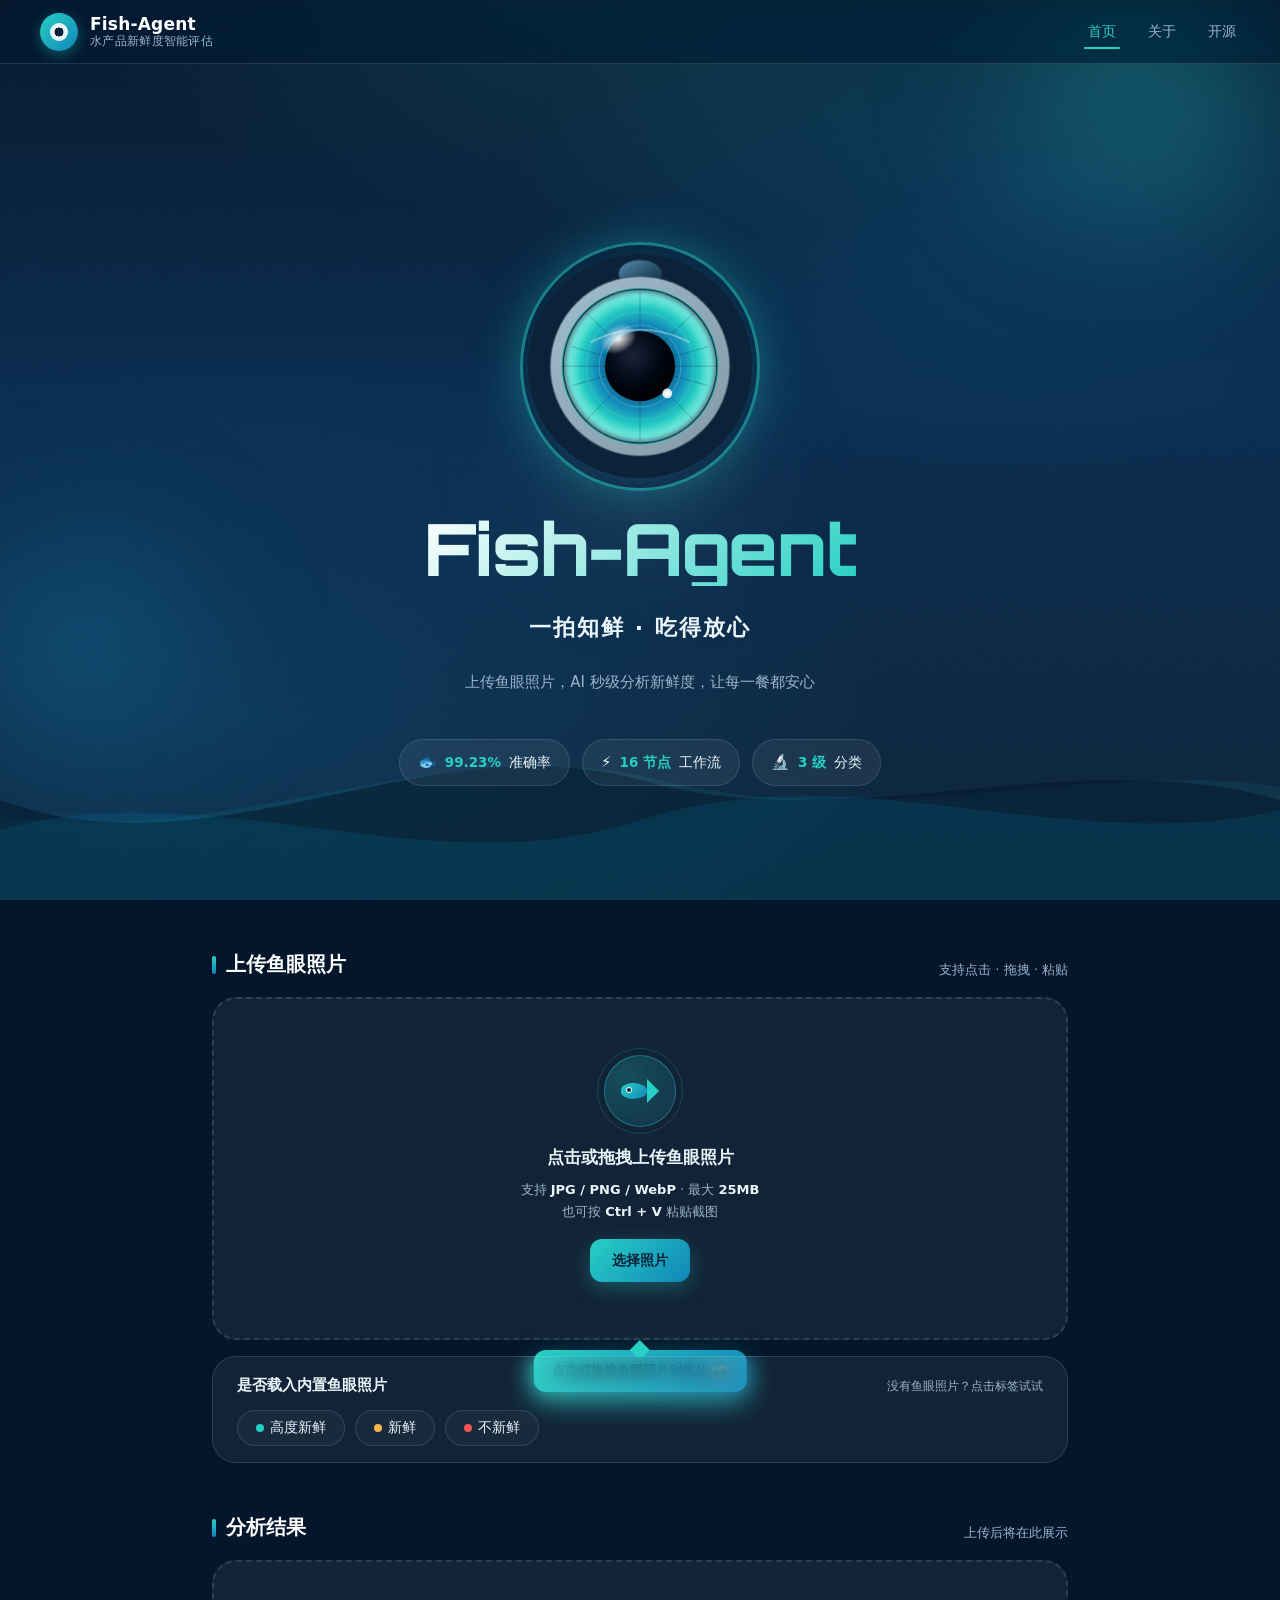
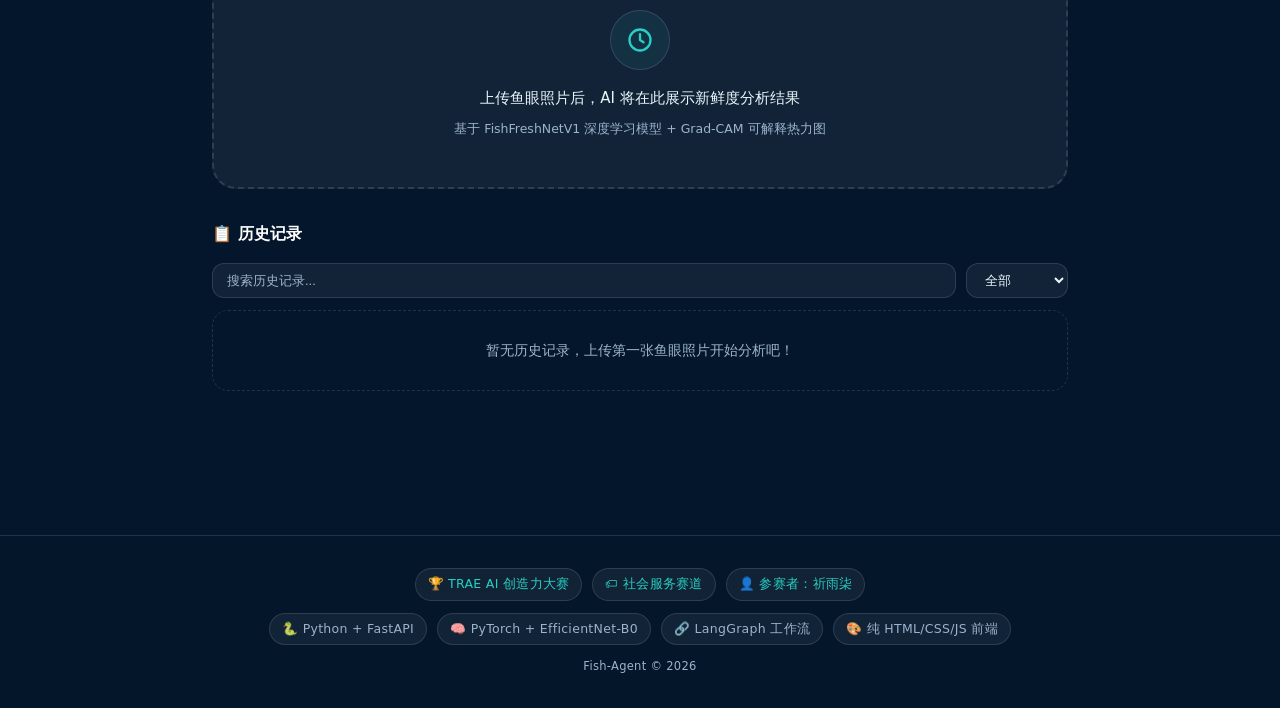
==== commit 04911147: "优化示例卡片显示逻辑与动画(grid过渡+上传即隐藏+加载失败恢复)" ====
--- a/index.html
+++ b/index.html
@@ -278,20 +278,22 @@
 
       <!-- 内置示例图片选择 -->
       <div class="sample-card" id="sampleCard">
-        <div class="sample-card-head">
-          <span class="sample-card-title">是否载入内置鱼眼照片</span>
-          <span class="sample-card-hint">没有鱼眼照片？点击标签试试</span>
-        </div>
-        <div class="sample-grid">
-          <button class="sample-tag sample-tag-high" data-sample="highly-fresh" type="button">
-            <span class="sample-tag-dot"></span>高度新鲜
-          </button>
-          <button class="sample-tag sample-tag-mid" data-sample="fresh" type="button">
-            <span class="sample-tag-dot"></span>新鲜
-          </button>
-          <button class="sample-tag sample-tag-low" data-sample="not-fresh" type="button">
-            <span class="sample-tag-dot"></span>不新鲜
-          </button>
+        <div class="sample-card-inner">
+          <div class="sample-card-head">
+            <span class="sample-card-title">是否载入内置鱼眼照片</span>
+            <span class="sample-card-hint">没有鱼眼照片？点击标签试试</span>
+          </div>
+          <div class="sample-grid">
+            <button class="sample-tag sample-tag-high" data-sample="highly-fresh" type="button">
+              <span class="sample-tag-dot"></span>高度新鲜
+            </button>
+            <button class="sample-tag sample-tag-mid" data-sample="fresh" type="button">
+              <span class="sample-tag-dot"></span>新鲜
+            </button>
+            <button class="sample-tag sample-tag-low" data-sample="not-fresh" type="button">
+              <span class="sample-tag-dot"></span>不新鲜
+            </button>
+          </div>
         </div>
       </div>
 
@@ -874,6 +876,9 @@
     function showPreview(file) {
       // 切换到预览态
       uploadZone.style.display = "none";
+      // 隐藏内置示例卡片（上传自定义图片或载入内置图片时均触发）
+      const sc = document.getElementById("sampleCard");
+      if (sc) sc.classList.add("is-hidden");
       previewCard.classList.add("is-active");
 
       // 重置加载态
@@ -992,6 +997,8 @@
         sampleLoading = true;
         document.querySelectorAll(".sample-tag").forEach(b => b.disabled = true);
         const sampleName = btn.dataset.sample;
+        // 立即启动卡片消失动画，与图片加载并行
+        sampleCard.classList.add("is-hidden");
         try {
           let blob = sampleBlobCache[sampleName];
           if (!blob) {
@@ -1006,8 +1013,9 @@
           dt.items.add(file);
           fileInput.files = dt.files;
           fileInput.dispatchEvent(new Event("change", { bubbles: true }));
-          sampleCard.classList.add("is-hidden");
         } catch (err) {
+          // 加载失败时恢复卡片显示
+          sampleCard.classList.remove("is-hidden");
           showToast("示例图片加载失败，请重试", "error");
         } finally {
           sampleLoading = false;
--- a/assets/style.css
+++ b/assets/style.css
@@ -442,25 +442,34 @@
 /* ============ 内置示例图片选择 ============ */
 .sample-card {
   margin-top: var(--space-4);
-  padding: var(--space-4) var(--space-5);
   border-radius: var(--radius-xl);
   background: var(--card);
   border: 1px solid var(--border);
   backdrop-filter: blur(10px);
   -webkit-backdrop-filter: blur(10px);
   overflow: hidden;
-  max-height: 200px;
+  display: grid;
+  grid-template-rows: 1fr;
   opacity: 1;
-  transition: max-height 0.4s ease, opacity 0.3s ease, margin-top 0.4s ease, padding 0.4s ease, border-width 0.4s ease;
+  transform: translateY(0);
+  transition: grid-template-rows 0.35s cubic-bezier(0.4, 0, 0.2, 1),
+              opacity 0.25s ease,
+              transform 0.35s cubic-bezier(0.4, 0, 0.2, 1),
+              margin-top 0.35s cubic-bezier(0.4, 0, 0.2, 1),
+              border-width 0.35s ease;
 }
 .sample-card.is-hidden {
-  max-height: 0;
+  grid-template-rows: 0fr;
   opacity: 0;
+  transform: translateY(-8px);
   margin-top: 0;
-  padding-top: 0;
-  padding-bottom: 0;
   border-width: 0;
   pointer-events: none;
+}
+.sample-card-inner {
+  overflow: hidden;
+  min-height: 0;
+  padding: var(--space-4) var(--space-5);
 }
 .sample-card-head {
   display: flex;
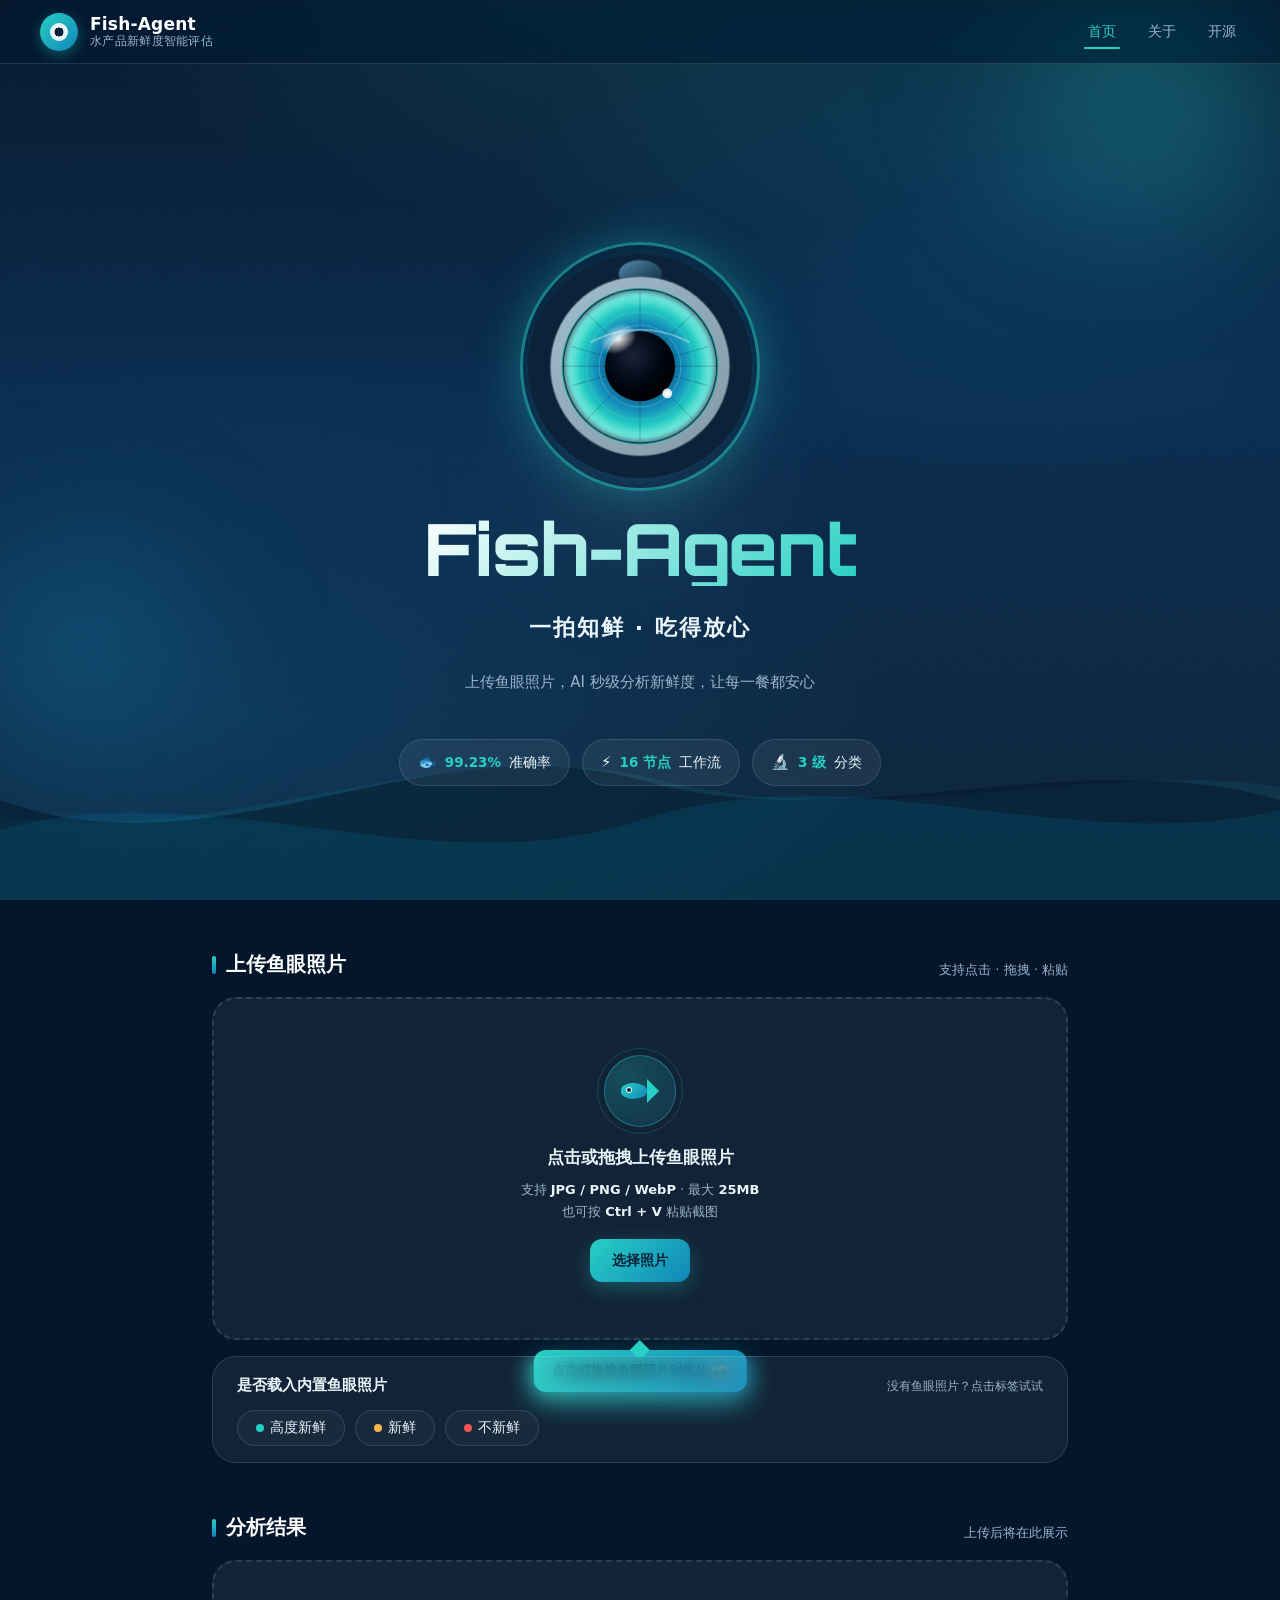
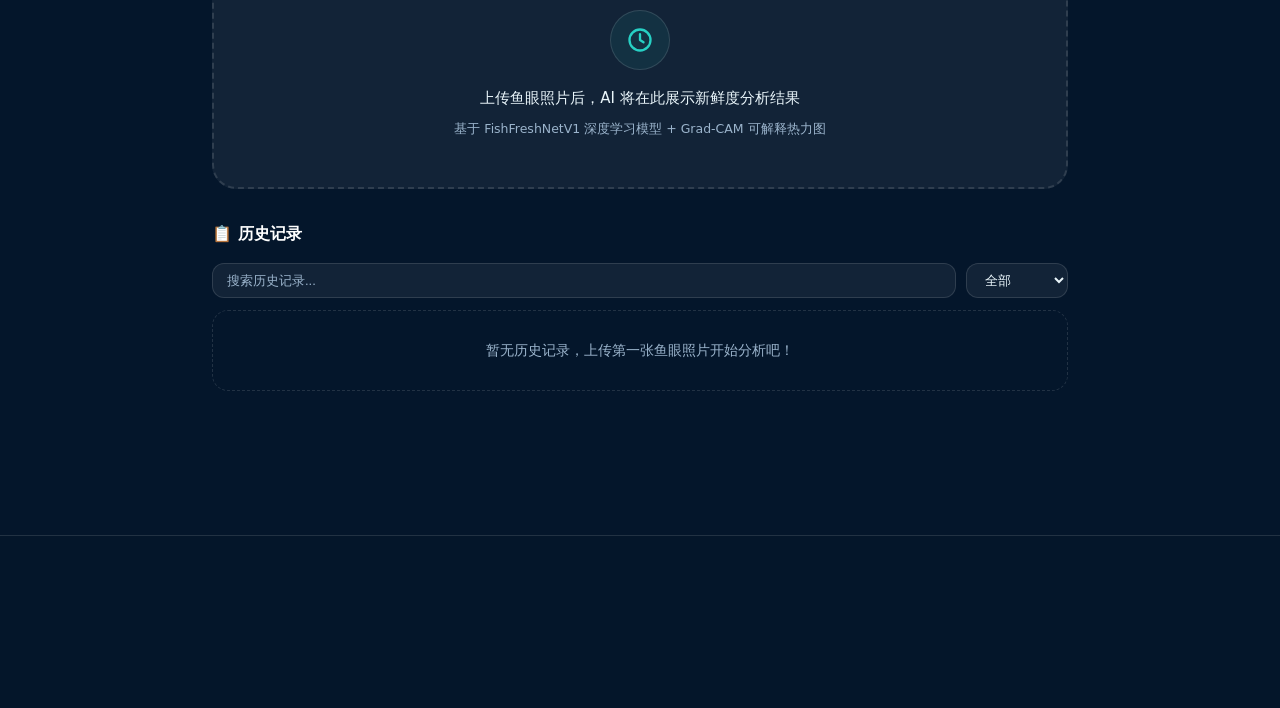
==== commit b098009b: "fix: 优化内置图片加载机制（预加载状态跟踪+重试+loading动画+Blob确认后隐藏卡片）+ 修复重新选择不恢复卡片 + CSS will-change优化" ====
--- a/index.html
+++ b/index.html
@@ -27,47 +27,6 @@
 <link rel="manifest" href="./assets/manifest.json">
 </head>
 <body>
-  <!--
-  ==============================
-  复赛提交自检清单
-  ==============================
-  【社区发帖】
-  [ ] 帖子已发至 TRAE 社区复赛专区
-  [ ] 标签：社会服务
-  [ ] 标题：【社会服务赛道】Fish-Agent：水产品新鲜度智能评估系统
-  [ ] 正文含：产品简介 / 演示视频 / 创作历程 / TRAE 实践过程
-  [ ] ≥ 3 张开发截图
-  [ ] ≥ 3 个 Session ID（实际有 10 个）
-  [ ] 不含可下载源码/安装包/体验链接/二维码
-
-  【飞书问卷】
-  [ ] 队长社区昵称已填
-  [ ] 社区作品链接已回填
-  [ ] 参赛赛道：社会服务
-  [ ] 对应初赛晋级作品链接已填
-  [ ] 作品体验入口：https://yance77777.github.io/Fish-Agent-Final/
-  [ ] 产品演示视频链接已填
-
-  【作品本身】
-  [ ] 在线体验入口可访问（GitHub Pages）
-  [ ] 核心功能完整：上传 → 分析 → 4-Tab 报告 → 5 大类建议 → 历史
-  [ ] 置信度自适应：三色仪表盘 + <75% 黄色 + <60% 红色弹窗
-  [ ] 移动端深度适配
-  [ ] PWA：Service Worker + manifest + 安装提示
-  [ ] about.html：技术架构 + 性能对比 + 工作流拓扑 + 创作历程 + 社会价值 + 迭代规划
-  [ ] 离线演示模式正常
-  [ ] Lighthouse 移动端 ≥ 90
-
-  【Session ID】
-  [ ] Session 1-5 已回填（初赛已有）
-  [ ] Session 6-10 待回填（复赛完成后从 TRAE 复制）
-
-  【时间节点】
-  [ ] 提交截止：2026 年 8 月 9 日 23:59
-  [ ] 评审期：8 月 10 日 - 8 月 14 日
-  [ ] 公示：8 月 15 日
-  ==============================
-  -->
   <a href="#home" class="skip-link">跳到主内容</a>
 
   <!-- ============ 深海动态背景层 ============ -->
@@ -670,14 +629,6 @@
 
   </main>
 
-  <!--
-    TRAE 初赛评审维度自检：
-    ✅ 创新性：首创鱼眼图像非破坏式新鲜度检测
-    ✅ 实用性：解决消费者/商贩/监管三方实际痛点
-    ✅ 技术实现：CNN 模型 (EfficientNet-B0 + CBAM) + Grad-CAM + LangGraph 16 节点工作流
-    ✅ 完成度：完整前端交互 + API 集成 + 离线降级 + 历史记录 + 报告导出
-    ✅ 社会价值：食品安全普惠工具，契合"健康中国"战略方向
-  -->
   <!-- ============ 页脚 ============ -->
   <footer class="competition-footer">
     <div class="competition-info">
@@ -978,48 +929,67 @@
       if (file) handleFileSelect(file);
     });
 
-    // —— 内置示例图片选择（预加载 + 即时响应） ——
+    // —— 内置示例图片选择（预加载 + 即时响应 + 错误恢复） ——
     const sampleCard = document.getElementById("sampleCard");
     let sampleLoading = false;
     const sampleBlobCache = {}; // 预加载缓存
+    const samplePreloadStatus = {}; // 'loading' | 'ready' | 'error'
 
     // 页面加载时预取三张示例图片为 Blob，点击时零延迟构造 File
-    ["highly-fresh", "fresh", "not-fresh"].forEach((name) => {
-      fetch(`assets/samples/${name}.png`)
-        .then((r) => r.ok ? r.blob() : Promise.reject(r.status))
-        .then((blob) => { sampleBlobCache[name] = blob; })
-        .catch(() => {});
-    });
+    function preloadSample(name) {
+      samplePreloadStatus[name] = "loading";
+      return fetch(`assets/samples/${name}.png`)
+        .then((r) => (r.ok ? r.blob() : Promise.reject(r.status)))
+        .then((blob) => {
+          if (blob.size === 0) throw new Error("空文件");
+          sampleBlobCache[name] = blob;
+          samplePreloadStatus[name] = "ready";
+        })
+        .catch(() => {
+          samplePreloadStatus[name] = "error";
+        });
+    }
+    ["highly-fresh", "fresh", "not-fresh"].forEach(preloadSample);
 
     document.querySelectorAll(".sample-tag").forEach((btn) => {
       btn.addEventListener("click", async () => {
         if (sampleLoading) return;
         sampleLoading = true;
-        document.querySelectorAll(".sample-tag").forEach(b => b.disabled = true);
+        btn.classList.add("is-loading");
+        document.querySelectorAll(".sample-tag").forEach((b) => (b.disabled = true));
         const sampleName = btn.dataset.sample;
-        // 立即启动卡片消失动画，与图片加载并行
-        sampleCard.classList.add("is-hidden");
+
         try {
           let blob = sampleBlobCache[sampleName];
+          // 缓存未命中或预加载失败时重新获取
           if (!blob) {
-            // 缓存未命中时回退到实时 fetch
-            const resp = await fetch(`assets/samples/${sampleName}.png`);
-            if (!resp.ok) throw new Error("HTTP " + resp.status);
-            blob = await resp.blob();
+            if (samplePreloadStatus[sampleName] === "error") {
+              await preloadSample(sampleName);
+              blob = sampleBlobCache[sampleName];
+            }
+            if (!blob) {
+              const resp = await fetch(`assets/samples/${sampleName}.png`);
+              if (!resp.ok) throw new Error("HTTP " + resp.status);
+              blob = await resp.blob();
+            }
           }
-          if (blob.size === 0) throw new Error("空文件");
+          if (!blob || blob.size === 0) throw new Error("图片数据无效");
+
+          // Blob 确认后才隐藏卡片，避免加载失败时卡片闪烁
+          sampleCard.classList.add("is-hidden");
+
           const file = new File([blob], sampleName + ".png", { type: "image/png" });
           const dt = new DataTransfer();
           dt.items.add(file);
           fileInput.files = dt.files;
           fileInput.dispatchEvent(new Event("change", { bubbles: true }));
         } catch (err) {
-          // 加载失败时恢复卡片显示
           sampleCard.classList.remove("is-hidden");
-          showToast("示例图片加载失败，请重试", "error");
+          showToast("示例图片加载失败，请检查网络后重试", "error");
         } finally {
           sampleLoading = false;
-          document.querySelectorAll(".sample-tag").forEach(b => b.disabled = false);
+          btn.classList.remove("is-loading");
+          document.querySelectorAll(".sample-tag").forEach((b) => (b.disabled = false));
         }
       });
     });
@@ -1096,7 +1066,10 @@
 
     // —— 预览区按钮 ——
     clearBtn.addEventListener("click", clearImage);
-    reuploadBtn.addEventListener("click", openFileDialog);
+    reuploadBtn.addEventListener("click", () => {
+      clearImage();
+      openFileDialog();
+    });
 
     // ============ Hero 数字 countUp 动画 ============
     /**
@@ -1150,13 +1123,15 @@
       // 尊重"减少动画"系统偏好 → 不生成气泡
       if (window.matchMedia?.("(prefers-reduced-motion: reduce)").matches) return;
       const isMobile = window.matchMedia?.("(max-width: 640px)").matches;
-      const COUNT = isMobile ? 10 : 18;  // 移动端 8-12 个，桌面 15-25 个
+      const COUNT = isMobile ? 6 : 12;  // 移动端 6 个，桌面 12 个
       const frag = document.createDocumentFragment();
+      const segment = 100 / COUNT;  // 等分区间宽度，确保均匀分布
       for (let i = 0; i < COUNT; i++) {
         const b = document.createElement("span");
         b.className = "bubble";
         const size = 8 + Math.random() * 32;       // 8-40px
-        const left = Math.random() * 100;            // 0-100%
+        // 在第 i 个等分区间内随机，确保左右均匀覆盖
+        const left = i * segment + Math.random() * segment;
         const duration = 8 + Math.random() * 10;    // 8-18s
         const delay = -Math.random() * duration;    // 负延迟 → 立即分散在时间轴上
         const sway = (Math.random() * 60 - 30);     // ±30px
--- a/assets/style.css
+++ b/assets/style.css
@@ -452,6 +452,7 @@
   grid-template-rows: 1fr;
   opacity: 1;
   transform: translateY(0);
+  will-change: grid-template-rows, opacity, transform;
   transition: grid-template-rows 0.35s cubic-bezier(0.4, 0, 0.2, 1),
               opacity 0.25s ease,
               transform 0.35s cubic-bezier(0.4, 0, 0.2, 1),
@@ -524,6 +525,28 @@
   opacity: 0.5;
   cursor: wait;
   pointer-events: none;
+}
+.sample-tag.is-loading {
+  opacity: 0.7;
+  pointer-events: none;
+}
+.sample-tag.is-loading::after {
+  content: "";
+  display: inline-block;
+  width: 12px;
+  height: 12px;
+  margin-left: 4px;
+  border: 2px solid currentColor;
+  border-top-color: transparent;
+  border-radius: 50%;
+  animation: sample-spin 0.6s linear infinite;
+  vertical-align: middle;
+}
+@keyframes sample-spin {
+  to { transform: rotate(360deg); }
+}
+@media (prefers-reduced-motion: reduce) {
+  .sample-tag.is-loading::after { animation-duration: 1.5s; }
 }
 .sample-tag-dot {
   width: 8px;
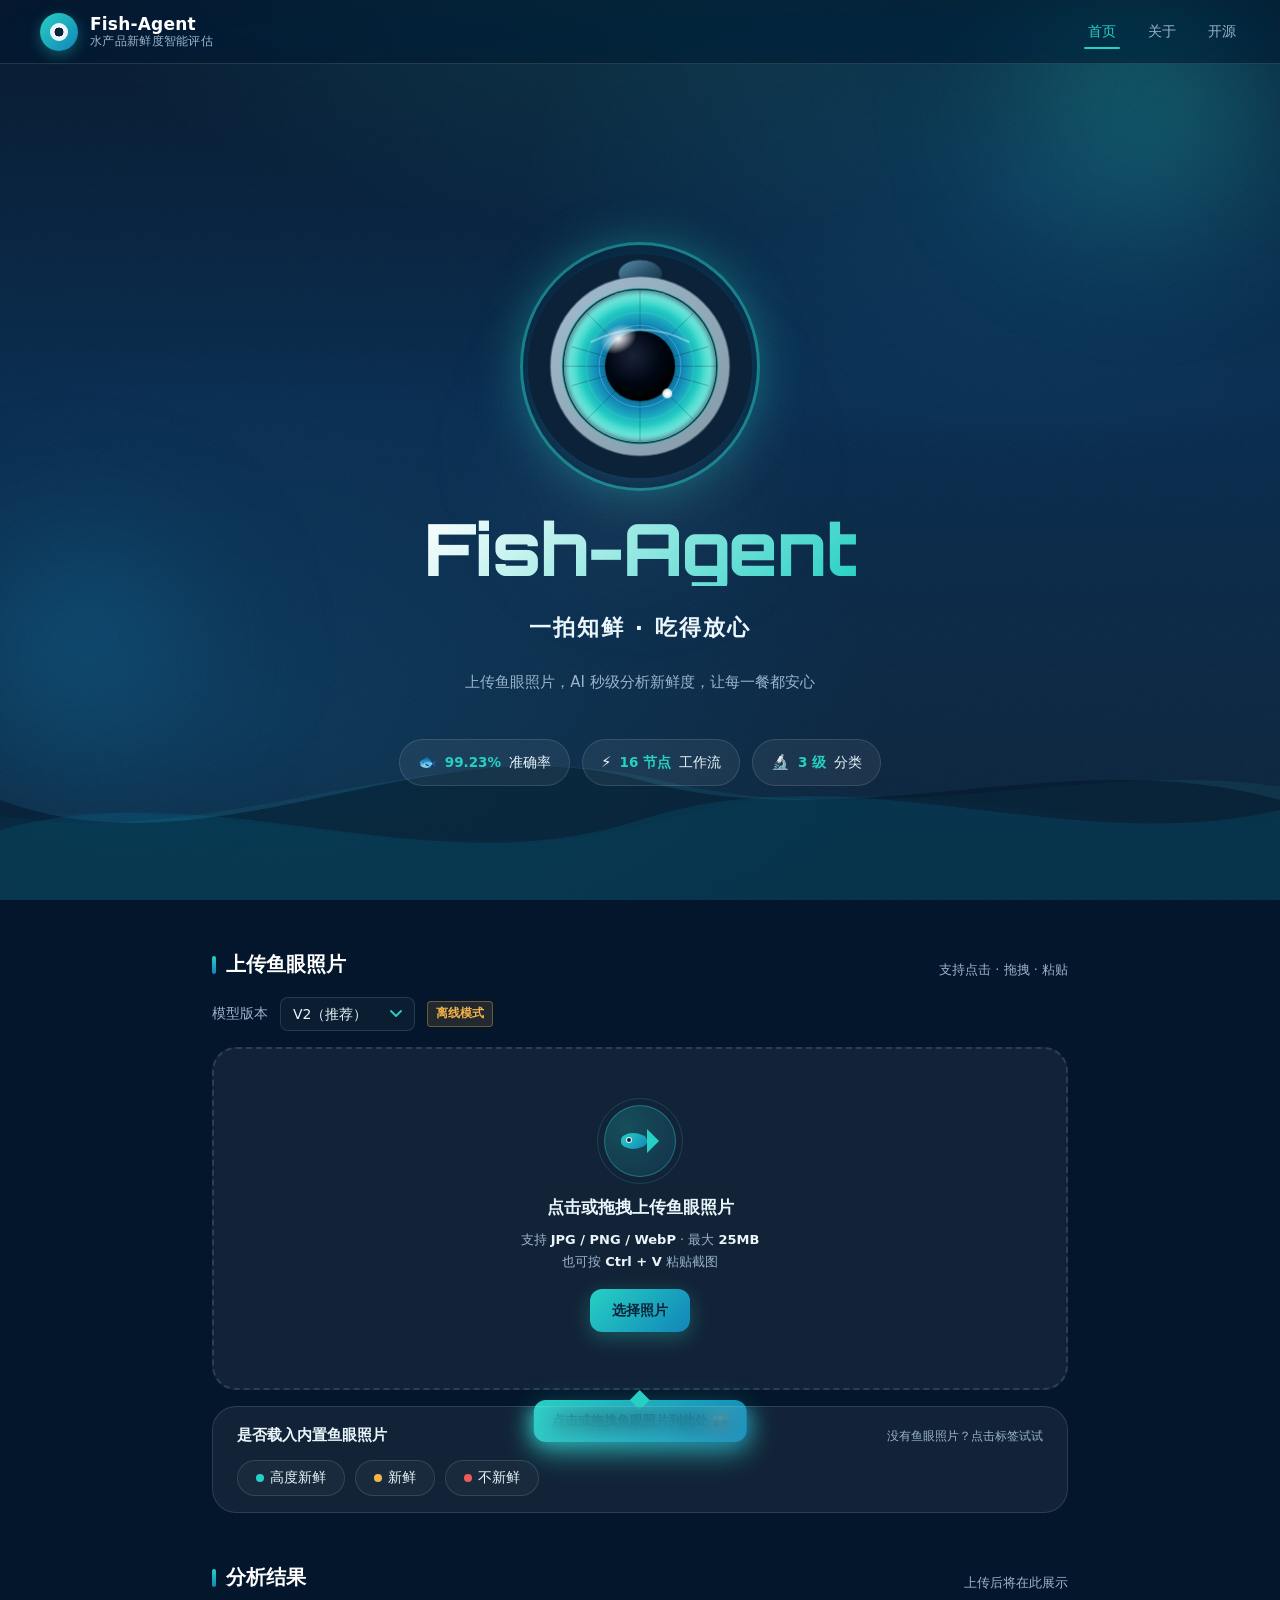
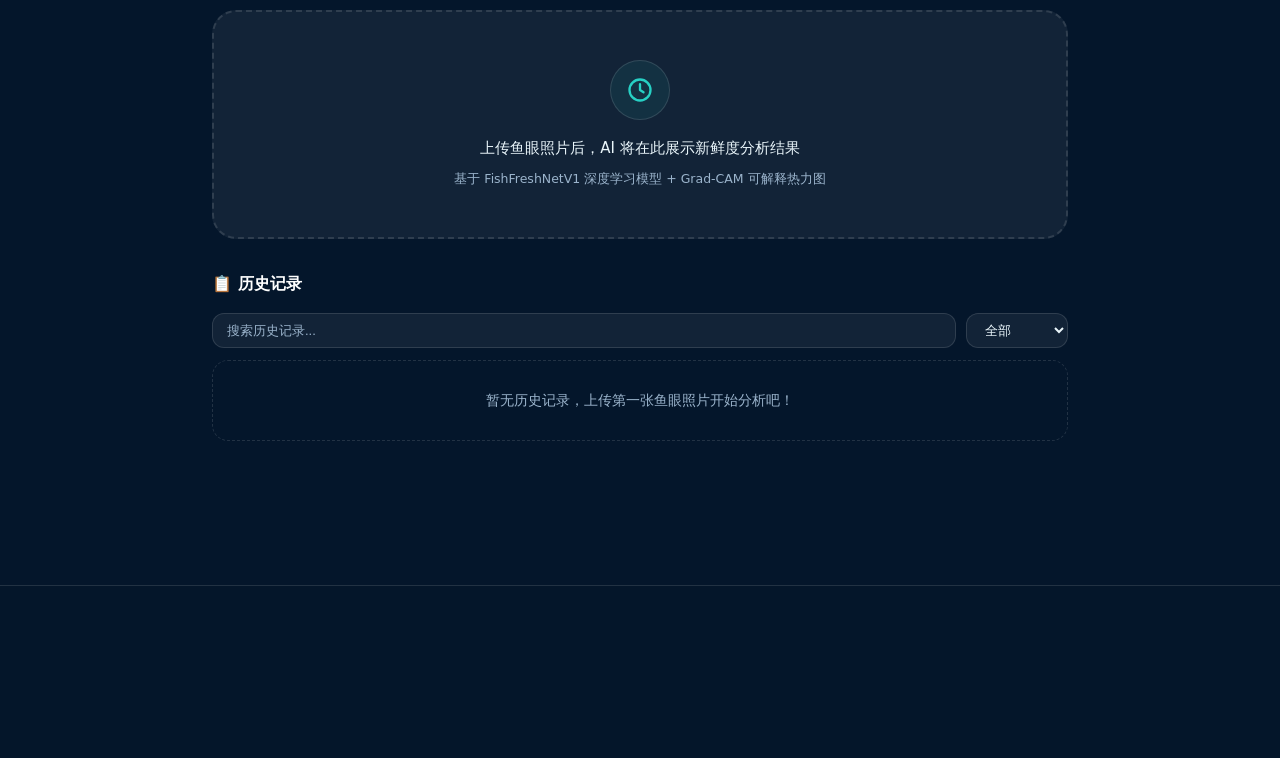
==== commit d7b82858: "﻿feat: 前端体验优化与代码精简 - CSS去重：移除3处重复@keyframes、重复:focus-visible、合并.btn-analyze规则 - 404页面：新增hover/focus交" ====
--- a/index.html
+++ b/index.html
@@ -84,9 +84,9 @@
               <stop offset="100%" stop-color="#a8f5ee" />
             </radialGradient>
             <radialGradient id="pupilGrad" cx="40%" cy="35%" r="65%">
-              <stop offset="0%" stop-color="#1a2238" />
-              <stop offset="60%" stop-color="#000814" />
-              <stop offset="100%" stop-color="#000000" />
+              <stop id="pupilStop0" offset="0%" stop-color="#1a2238" />
+              <stop id="pupilStop1" offset="60%" stop-color="#000814" />
+              <stop id="pupilStop2" offset="100%" stop-color="#000000" />
             </radialGradient>
             <radialGradient id="corneaGrad" cx="50%" cy="50%" r="50%">
               <stop offset="0%" stop-color="#ffffff" stop-opacity="0" />
@@ -164,8 +164,8 @@
           <circle cx="120" cy="120" r="55" fill="none" stroke="#27d0c4" stroke-width="2" opacity="0.4" />
           <circle cx="120" cy="120" r="42" fill="none" stroke="#a8f5ee" stroke-width="1" opacity="0.3" />
 
-          <!-- 瞳孔 -->
-          <circle cx="120" cy="120" r="36" fill="url(#pupilGrad)" />
+          <!-- 瞳孔（跟随鼠标 + 加载放大 + 置信度变色） -->
+          <circle id="heroPupil" class="hero-pupil" cx="120" cy="120" r="36" fill="url(#pupilGrad)" />
 
           <!-- 角膜高光反射 -->
           <circle cx="120" cy="120" r="78" fill="url(#corneaGrad)" />
@@ -204,6 +204,18 @@
       <div class="section-head">
         <h2 class="section-title" id="upload-title">上传鱼眼照片</h2>
         <span class="section-hint">支持点击 · 拖拽 · 粘贴</span>
+      </div>
+
+      <!-- 模型选择（Session 24） -->
+      <div class="model-selector" id="modelSelector">
+        <label class="model-selector-label" for="modelVersionSelect">模型版本</label>
+        <div class="model-selector-wrap">
+          <select id="modelVersionSelect" class="model-select" aria-label="选择模型版本">
+            <option value="v2" selected>V2（推荐）</option>
+            <option value="v1">V1（经典版）</option>
+          </select>
+          <span class="model-selector-offline" id="modelSelectorOffline" hidden>离线模式</span>
+        </div>
       </div>
 
       <!-- 隐藏的文件输入框（放在上传区外部，避免 click 事件冒泡递归） -->
@@ -317,37 +329,30 @@
         <p class="result-sub">基于 FishFreshNetV1 深度学习模型 + Grad-CAM 可解释热力图</p>
       </div>
 
-      <!-- 骨架屏：分析中 -->
-      <div class="skeleton-wrap" id="skeletonWrap" aria-hidden="true">
+      <!-- 骨架屏：分析中（概览 Tab，默认激活） -->
+      <div class="skeleton-wrap skel-overview" id="skeletonWrap" aria-hidden="true">
         <div class="skel-row">
-          <div class="skeleton skeleton-circle"></div>
-          <div style="flex:1">
-            <div class="skeleton skeleton-box" style="width:50%; margin-bottom:10px;"></div>
-            <div class="skeleton skeleton-box" style="width:80%; margin-bottom:8px;"></div>
-            <div class="skeleton skeleton-box" style="width:65%;"></div>
+          <div class="skeleton skeleton-circle" style="width:120px;height:120px;flex:none;"></div>
+          <div class="skel-overview-text">
+            <div class="skeleton skeleton-text" style="width:60%;"></div>
+            <div class="skeleton skeleton-text" style="width:40%;"></div>
+            <div class="skeleton skeleton-box" style="width:80%;height:18px;"></div>
           </div>
         </div>
-        <div style="margin-bottom:24px;">
-          <div class="skeleton skeleton-box" style="width:100%; height:10px; margin-bottom:16px;"></div>
+        <div class="skel-prob-list">
+          <div class="skel-prob-row">
+            <div class="skeleton skeleton-text" style="width:80px;flex:none;"></div>
+            <div class="skeleton skeleton-box"></div>
+          </div>
+          <div class="skel-prob-row">
+            <div class="skeleton skeleton-text" style="width:80px;flex:none;"></div>
+            <div class="skeleton skeleton-box"></div>
+          </div>
+          <div class="skel-prob-row">
+            <div class="skeleton skeleton-text" style="width:80px;flex:none;"></div>
+            <div class="skeleton skeleton-box"></div>
+          </div>
         </div>
-        <div class="skel-prob-row">
-          <div class="skeleton skeleton-box" style="width:50px; flex:0 0 auto;"></div>
-          <div class="skeleton skeleton-box" style="flex:1;"></div>
-        </div>
-        <div class="skel-prob-row">
-          <div class="skeleton skeleton-box" style="width:50px; flex:0 0 auto;"></div>
-          <div class="skeleton skeleton-box" style="flex:1;"></div>
-        </div>
-        <div class="skel-prob-row" style="margin-bottom:24px;">
-          <div class="skeleton skeleton-box" style="width:50px; flex:0 0 auto;"></div>
-          <div class="skeleton skeleton-box" style="flex:1;"></div>
-        </div>
-        <div style="display:grid; grid-template-columns:1fr 1fr; gap:16px; margin-bottom:24px;">
-          <div class="skeleton skeleton-img"></div>
-          <div class="skeleton skeleton-img"></div>
-        </div>
-        <div class="skeleton skeleton-text" style="width:100%;"></div>
-        <div class="skeleton skeleton-text" style="width:60%;"></div>
       </div>
 
       <!-- 结果面板：4-tab 分析报告（Session 4 重构） -->
@@ -496,6 +501,19 @@
 
         <!-- Tab 2：AI 视觉分析 -->
         <div class="report-tabpane" data-pane="vision" role="tabpanel">
+          <!-- 骨架屏：视觉分析 Tab -->
+          <div class="skeleton-wrap skel-vision" id="skelVision" aria-hidden="true">
+            <div class="panel" style="margin-bottom:16px;">
+              <div class="skeleton skeleton-text" style="width:50%;margin-bottom:12px;"></div>
+              <div class="skeleton skeleton-img" style="aspect-ratio:1/1;max-width:500px;margin:0 auto;"></div>
+              <div class="skel-slider-bar">
+                <div class="skeleton skeleton-box" style="height:3px;width:100%;"></div>
+                <div class="skeleton skeleton-circle" style="width:24px;height:24px;margin-top:-13px;"></div>
+              </div>
+              <div class="skeleton skeleton-text" style="width:70%;margin-top:12px;"></div>
+              <div class="skeleton skeleton-box" style="width:100%;height:40px;margin-top:10px;"></div>
+            </div>
+          </div>
           <div class="panel" style="margin-bottom:16px;">
             <p class="panel-title">原图 vs AI 关注区域（拖动滑块对比）</p>
             <!-- 图像对比滑块 -->
@@ -506,7 +524,9 @@
               </div>
               <span class="comp-label left">原图</span>
               <span class="comp-label right">热力图</span>
-              <div class="comp-handle" id="compHandle" style="left:50%;">
+              <div class="comp-handle" id="compHandle" style="left:50%;"
+                   role="slider" aria-label="拖动对比原图与热力图"
+                   aria-valuemin="0" aria-valuemax="100" aria-valuenow="50" tabindex="0">
                 <div class="comp-handle-knob" aria-hidden="true">⟺</div>
               </div>
             </div>
@@ -519,6 +539,32 @@
 
         <!-- Tab 3：详细报告（手风琴） -->
         <div class="report-tabpane" data-pane="detail" role="tabpanel">
+          <!-- 骨架屏：详细报告 Tab -->
+          <div class="skeleton-wrap skel-detail" id="skelDetail" aria-hidden="true">
+            <div class="skel-accordion-item">
+              <div class="skel-acc-head">
+                <div class="skeleton skeleton-text" style="width:30%;"></div>
+                <div class="skeleton skeleton-text" style="width:16px;flex:none;"></div>
+              </div>
+              <div class="skel-acc-body">
+                <div class="skeleton skeleton-text" style="width:100%;"></div>
+                <div class="skeleton skeleton-text" style="width:90%;"></div>
+                <div class="skeleton skeleton-text" style="width:75%;"></div>
+              </div>
+            </div>
+            <div class="skel-accordion-item">
+              <div class="skel-acc-head">
+                <div class="skeleton skeleton-text" style="width:30%;"></div>
+                <div class="skeleton skeleton-text" style="width:16px;flex:none;"></div>
+              </div>
+            </div>
+            <div class="skel-accordion-item">
+              <div class="skel-acc-head">
+                <div class="skeleton skeleton-text" style="width:30%;"></div>
+                <div class="skeleton skeleton-text" style="width:16px;flex:none;"></div>
+              </div>
+            </div>
+          </div>
           <div class="accordion is-open" data-acc="appearance">
             <div class="accordion-head">
               <span class="accordion-title">鱼眼外观评估</span>
@@ -560,6 +606,51 @@
 
         <!-- Tab 4：处理建议（手风琴） -->
         <div class="report-tabpane" data-pane="advice" role="tabpanel">
+          <!-- 骨架屏：处理建议 Tab -->
+          <div class="skeleton-wrap skel-advice" id="skelAdvice" aria-hidden="true">
+            <div class="skel-advice-grid">
+              <div class="skel-advice-card">
+                <div class="skel-adv-head">
+                  <div class="skeleton skeleton-circle" style="width:28px;height:28px;flex:none;"></div>
+                  <div class="skeleton skeleton-text" style="width:60%;"></div>
+                </div>
+                <div class="skeleton skeleton-text" style="width:100%;"></div>
+                <div class="skeleton skeleton-text" style="width:80%;"></div>
+              </div>
+              <div class="skel-advice-card">
+                <div class="skel-adv-head">
+                  <div class="skeleton skeleton-circle" style="width:28px;height:28px;flex:none;"></div>
+                  <div class="skeleton skeleton-text" style="width:60%;"></div>
+                </div>
+                <div class="skeleton skeleton-text" style="width:100%;"></div>
+                <div class="skeleton skeleton-text" style="width:80%;"></div>
+              </div>
+              <div class="skel-advice-card">
+                <div class="skel-adv-head">
+                  <div class="skeleton skeleton-circle" style="width:28px;height:28px;flex:none;"></div>
+                  <div class="skeleton skeleton-text" style="width:60%;"></div>
+                </div>
+                <div class="skeleton skeleton-text" style="width:100%;"></div>
+                <div class="skeleton skeleton-text" style="width:80%;"></div>
+              </div>
+              <div class="skel-advice-card">
+                <div class="skel-adv-head">
+                  <div class="skeleton skeleton-circle" style="width:28px;height:28px;flex:none;"></div>
+                  <div class="skeleton skeleton-text" style="width:60%;"></div>
+                </div>
+                <div class="skeleton skeleton-text" style="width:100%;"></div>
+                <div class="skeleton skeleton-text" style="width:80%;"></div>
+              </div>
+              <div class="skel-advice-card">
+                <div class="skel-adv-head">
+                  <div class="skeleton skeleton-circle" style="width:28px;height:28px;flex:none;"></div>
+                  <div class="skeleton skeleton-text" style="width:60%;"></div>
+                </div>
+                <div class="skeleton skeleton-text" style="width:100%;"></div>
+                <div class="skeleton skeleton-text" style="width:80%;"></div>
+              </div>
+            </div>
+          </div>
           <div class="advice-grid advice-grid-five" id="adviceGrid">
             <div class="advice-card advice-card-expandable" data-cat="storage">
               <div class="advice-head">
@@ -688,6 +779,7 @@
     let analysisInProgress = false;    // 是否正在分析中
     let lastAnalysisResult = null;     // 最近一次分析结果（JSON）
     let currentAbortController = null; // 当前请求的 AbortController（用于切换图片时取消）
+    let currentModelVersion = "v2";    // Session 24：当前选中的模型版本，默认 V2
 
     // ============ DOM 引用 ============
     const uploadZone = document.getElementById("uploadZone");
@@ -761,6 +853,20 @@
       const i = Math.min(Math.floor(Math.log(bytes) / Math.log(k)), units.length - 1);
       const val = bytes / Math.pow(k, i);
       return `${val.toFixed(i === 0 ? 0 : 1)} ${units[i]}`;
+    }
+
+    /**
+     * 简易 debounce：延迟 wait ms 后调用 fn，期间再次触发则重置计时
+     * @param {Function} fn
+     * @param {number} wait
+     * @returns {Function}
+     */
+    function debounce(fn, wait) {
+      let timer = null;
+      return function (...args) {
+        clearTimeout(timer);
+        timer = setTimeout(() => fn.apply(this, args), wait);
+      };
     }
 
     /**
@@ -1209,7 +1315,72 @@
     }
 
     /**
-     * 设置按钮为加载态
+     * Hero 区瞳孔交互：跟随鼠标 + 置信度变色
+     */
+    (function setupPupilTracking() {
+      const pupil = document.getElementById('heroPupil');
+      const eyeWrap = document.querySelector('.hero-eye-wrap');
+      if (!pupil || !eyeWrap) return;
+
+      // 降级：用户偏好减少动画时不启用鼠标跟随
+      if (window.matchMedia('(prefers-reduced-motion: reduce)').matches) return;
+
+      const MAX_OFFSET = 5;  // 瞳孔最大偏移 ±5px（SVG 坐标系单位）
+      let rafId = null;
+      let pendingTx = 0, pendingTy = 0;
+
+      document.addEventListener('mousemove', (e) => {
+        const rect = eyeWrap.getBoundingClientRect();
+        const centerX = rect.left + rect.width / 2;
+        const centerY = rect.top + rect.height / 2;
+        // 鼠标相对中心的归一化偏移（-1 ~ 1）
+        const dx = (e.clientX - centerX) / (rect.width / 2);
+        const dy = (e.clientY - centerY) / (rect.height / 2);
+        // 限制在单位圆内，避免对角线偏移过大
+        const mag = Math.min(1, Math.hypot(dx, dy));
+        const len = Math.hypot(dx, dy) || 1;
+        const nx = (dx / len) * mag;
+        const ny = (dy / len) * mag;
+        pendingTx = nx * MAX_OFFSET;
+        pendingTy = ny * MAX_OFFSET;
+        // requestAnimationFrame 节流，避免频繁移动卡顿
+        if (rafId) return;
+        rafId = requestAnimationFrame(() => {
+          rafId = null;
+          pupil.style.transform = `translate(${pendingTx}px, ${pendingTy}px)`;
+        });
+      });
+    })();
+
+    /**
+     * 根据置信度更新 Hero 瞳孔渐变颜色
+     * @param {number} confidence - 0~1 浮点数
+     */
+    function updatePupilColorByConfidence(confidence) {
+      const stop0 = document.getElementById('pupilStop0');
+      const stop1 = document.getElementById('pupilStop1');
+      if (!stop0 || !stop1) return;
+      const pct = (confidence || 0) * 100;
+      let color0, color1;
+      if (pct >= 80) {
+        // 绿色系（高置信度，新鲜）
+        color0 = '#1a6b5a';
+        color1 = '#0a3d2e';
+      } else if (pct >= 60) {
+        // 黄色系（中置信度）
+        color0 = '#7a5a1a';
+        color1 = '#3d2e0a';
+      } else {
+        // 红色系（低置信度，不新鲜）
+        color0 = '#7a1a1a';
+        color1 = '#3d0a0a';
+      }
+      stop0.setAttribute('stop-color', color0);
+      stop1.setAttribute('stop-color', color1);
+    }
+
+    /**
+     * 设置按钮为加载态（分析中）
      */
     function setAnalyzeLoading() {
       if (!analyzeBtn) return;
@@ -1217,6 +1388,8 @@
       analyzeBtn.classList.add("is-loading");
       analyzeBtn.disabled = true;
       analyzeBtnText.textContent = "分析中…";
+      // 检测开始：瞳孔初始红色系（未确定）
+      updatePupilColorByConfidence(0);
     }
 
     /**
@@ -1270,15 +1443,69 @@
     }
 
     // ---- 骨架屏 ----
+    // 4 个 Tab 各自专属骨架容器（概览沿用 #skeletonWrap，其余 3 个独立）
+    const skelWraps = [
+      document.getElementById("skeletonWrap"),
+      document.getElementById("skelVision"),
+      document.getElementById("skelDetail"),
+      document.getElementById("skelAdvice"),
+    ].filter(Boolean);
 
     function showLoading() {
-      skeletonWrap.classList.add("loading");
-      skeletonWrap.setAttribute("aria-hidden", "false");
+      skelWraps.forEach(el => {
+        el.classList.add("loading");
+        el.setAttribute("aria-hidden", "false");
+      });
     }
 
     function hideLoading() {
-      skeletonWrap.classList.remove("loading");
-      skeletonWrap.setAttribute("aria-hidden", "true");
+      skelWraps.forEach(el => {
+        el.classList.remove("loading");
+        el.setAttribute("aria-hidden", "true");
+      });
+    }
+
+    // ---- Session 24：模型版本选择器 ----
+
+    /**
+     * 初始化模型版本下拉框：切换时更新全局变量与按钮旁 Badge
+     */
+    function initModelSelector() {
+      const select = document.getElementById("modelVersionSelect");
+      if (!select) return;
+      select.addEventListener("change", (e) => {
+        currentModelVersion = e.target.value;
+        updateModelVersionBadge();
+        showToast(`已切换到模型 ${currentModelVersion.toUpperCase()}`, "info", 1800);
+      });
+      updateModelVersionBadge();
+    }
+
+    /**
+     * 在分析按钮旁显示当前模型版本 Badge
+     * V2 用主强调色（青绿），V1 用降饱和色（蓝灰）以示备选
+     * 离线模式下 Badge 仍显示，加 is-offline class 灰化
+     */
+    function updateModelVersionBadge() {
+      const actions = document.querySelector(".analyze-actions");
+      if (!actions) return;
+      let badge = document.getElementById("modelVersionBadge");
+      if (!badge) {
+        badge = document.createElement("span");
+        badge.id = "modelVersionBadge";
+        badge.className = "model-version-badge";
+        // 插入到 #analyzeBtn 之后（同行）
+        const btn = document.getElementById("analyzeBtn");
+        if (btn && btn.nextSibling) {
+          actions.insertBefore(badge, btn.nextSibling);
+        } else {
+          actions.appendChild(badge);
+        }
+      }
+      badge.textContent = currentModelVersion === "v2" ? "V2" : "V1";
+      badge.classList.toggle("is-v2", currentModelVersion === "v2");
+      badge.classList.toggle("is-v1", currentModelVersion === "v1");
+      badge.classList.toggle("is-offline", offlineMode === true);
     }
 
     // ---- 健康检查预热 ----
@@ -1395,11 +1622,12 @@
       const timeoutId = setTimeout(() => currentAbortController.abort(), API_TIMEOUT);
 
       try {
-        const res = await fetch(`${API_BASE_URL}/predict_with_gradcam`, {
+        const res = await fetch(`${API_BASE_URL}/predict_with_gradcam?model_version=${encodeURIComponent(currentModelVersion)}`, {
           method: "POST",
           body: formData,
           signal: currentAbortController.signal,
           // 不设置 Content-Type，让浏览器自动设置 multipart boundary
+          // model_version 是后端 Query 参数，拼在 URL 上而非 FormData
         });
         clearTimeout(timeoutId);
 
@@ -1478,6 +1706,9 @@
       offlineMode = true;
       apiAvailable = false;
       if (offlineBanner) offlineBanner.hidden = false;
+      // Session 24：模型选择器标注离线模式（下拉框仍可切换，仅作提示）
+      const offlineTag = document.getElementById("modelSelectorOffline");
+      if (offlineTag) offlineTag.hidden = false;
     }
 
     /**
@@ -1518,6 +1749,8 @@
             },
           ];
           const idx = Math.floor(Math.random() * 3);
+          // Session 24：模拟结果携带当前选中的 model_version，保持与后端响应结构一致
+          results[idx].model_version = currentModelVersion;
           resolve({ prediction: results[idx], heatmap_image: null, simulated: true });
         }, delay);
       });
@@ -1559,6 +1792,8 @@
 
       updateFreshnessCard(level, label, confidence, isSimulated);
       updateConfidenceGauge(confidence);
+      // 检测完成：瞳孔颜色随最终置信度变化
+      updatePupilColorByConfidence(confidence);
       updateProbabilityBars(probs, label);
       updateComparisonView(heatmapBase64);
       updateDescription(description, confidence);
@@ -1658,24 +1893,26 @@
       const retryBtn = document.getElementById("modalRetry");
       const viewBtn = document.getElementById("modalView");
 
+      // 统一关闭：隐藏弹窗并移除 keydown 监听器，避免重复绑定导致内存泄漏
+      const escHandler = (e) => {
+        if (e.key === "Escape") closeModal();
+      };
+      function closeModal() {
+        modal.hidden = true;
+        document.removeEventListener("keydown", escHandler);
+      }
+
       if (retryBtn) {
         retryBtn.onclick = () => {
-          modal.hidden = true;
+          closeModal();
           clearImage();
           const uploadZoneEl = document.getElementById("uploadZone");
           if (uploadZoneEl) uploadZoneEl.scrollIntoView({ behavior: "smooth" });
         };
       }
       if (viewBtn) {
-        viewBtn.onclick = () => { modal.hidden = true; };
-      }
-
-      const escHandler = (e) => {
-        if (e.key === "Escape") {
-          modal.hidden = true;
-          document.removeEventListener("keydown", escHandler);
-        }
-      };
+        viewBtn.onclick = () => { closeModal(); };
+      }
       document.addEventListener("keydown", escHandler);
     }
 
@@ -1795,7 +2032,11 @@
     function setSliderPos(pct) {
       const p = Math.max(0, Math.min(100, pct));
       if (compOverlay) compOverlay.style.clipPath = `inset(0 ${100 - p}% 0 0)`;
-      if (compHandle) compHandle.style.left = `${p}%`;
+      if (compHandle) {
+        compHandle.style.left = `${p}%`;
+        // 同步 aria-valuenow（整数百分比，供屏幕阅读器播报）
+        compHandle.setAttribute("aria-valuenow", String(Math.round(p)));
+      }
     }
 
     /**
@@ -2065,29 +2306,56 @@
     }
 
     /**
-     * 格式化时间为本地可读字符串（北京时间 UTC+8）
+     * 格式化时间为相对时间（北京时间 UTC+8）
+     * <60s 刚刚 / <60min X分钟前 / <24h X小时前 / <48h 昨天 / <7d X天前 / ≥7d MM-DD HH:mm
      */
     const historyTimeFmt = new Intl.DateTimeFormat("zh-CN", {
-      month: "numeric", day: "numeric", hour: "2-digit", minute: "2-digit", hour12: false,
+      month: "2-digit", day: "2-digit", hour: "2-digit", minute: "2-digit", hour12: false,
       timeZone: "Asia/Shanghai"
     });
+    function parseHistoryDate(iso) {
+      if (!iso) return null;
+      let str = String(iso);
+      // 若无时区标记（Z 或 +/-HH:MM），视为 UTC 时间补 Z 后缀，防止本地时区错误解析
+      if (!/[zZ]$/.test(str) && !/[+-]\d{2}:?\d{2}$/.test(str)) {
+        str = str.replace(" ", "T") + "Z";
+      }
+      const d = new Date(str);
+      return isNaN(d.getTime()) ? null : d;
+    }
     function formatHistoryTime(iso) {
       try {
-        if (!iso) return "—";
-        let str = String(iso);
-        // 若无时区标记（Z 或 +/-HH:MM），视为 UTC 时间补 Z 后缀，防止本地时区错误解析
-        if (!/[zZ]$/.test(str) && !/[+-]\d{2}:?\d{2}$/.test(str)) {
-          str = str.replace(" ", "T") + "Z";
-        }
-        const d = new Date(str);
-        if (isNaN(d.getTime())) return "—";
+        const d = parseHistoryDate(iso);
+        if (!d) return "—";
+        const now = Date.now();
+        const diffMs = now - d.getTime();
+        if (diffMs < 0) return "刚刚"; // 未来时间兜底
+        const sec = Math.floor(diffMs / 1000);
+        const min = Math.floor(sec / 60);
+        const hr = Math.floor(min / 60);
+        const day = Math.floor(hr / 24);
+        if (sec < 60) return "刚刚";
+        if (min < 60) return `${min}分钟前`;
+        if (hr < 24) return `${hr}小时前`;
+        if (day < 2) return "昨天";
+        if (day < 7) return `${day}天前`;
         return historyTimeFmt.format(d);
       } catch (_) { return "—"; }
     }
+    /**
+     * 刷新所有历史记录项的相对时间显示
+     */
+    function refreshHistoryTimes() {
+      document.querySelectorAll(".history-time[data-timestamp]").forEach(el => {
+        el.textContent = formatHistoryTime(el.dataset.timestamp);
+      });
+    }
 
     /**
      * Session 10：创建单条历史记录 DOM 元素（增量渲染用）
-     */
+     * 移动端左滑露出收藏/删除按钮，桌面端按钮始终可见
+     */
+    let _swipeOpenItem = null; // 当前左滑展开的项引用
     function createHistoryItemElement(r, isFav) {
       const item = document.createElement("div");
       item.className = "history-item";
@@ -2095,20 +2363,113 @@
       const cls = r.freshnessLabel === 0 ? "high" : r.freshnessLabel === 1 ? "mid" : r.freshnessLabel === 2 ? "low" : "mid";
       const conf = ((r.confidenceScore || 0) * 100).toFixed(1);
       item.innerHTML = `
-        <img class="history-thumb" alt="缩略图" src="${r.thumbnail || ""}" width="56" height="56" loading="lazy" />
-        <div class="history-info">
-          <div class="history-row1">
-            <span class="history-badge ${cls}">${r.freshnessLevel}</span>
-            <span class="history-conf">${conf}%</span>
+        <div class="history-content">
+          <img class="history-thumb" alt="缩略图" src="${r.thumbnail || ""}" width="56" height="56" loading="lazy" />
+          <div class="history-info">
+            <div class="history-row1">
+              <span class="history-badge ${cls}">
+                <span class="history-badge-dot" aria-hidden="true"></span>
+                <span class="history-badge-icon" aria-hidden="true">🐟</span>
+                <span class="history-badge-text">${r.freshnessLevel}</span>
+              </span>
+              <span class="history-conf">${conf}%</span>
+            </div>
+            <div class="history-time" data-timestamp="${r.timestamp || ""}">${formatHistoryTime(r.timestamp)}</div>
           </div>
-          <div class="history-time">${formatHistoryTime(r.timestamp)}</div>
         </div>
         <div class="history-actions">
           <button class="history-btn fav ${isFav ? "is-fav" : ""}" aria-label="收藏" data-act="fav">${isFav ? "★" : "☆"}</button>
           <button class="history-btn del" aria-label="删除" data-act="del">🗑</button>
         </div>
       `;
+      // 移动端绑定左滑交互
+      _bindSwipeActions(item);
       return item;
+    }
+
+    /**
+     * 收起当前左滑展开的项
+     */
+    function _collapseSwipeItem() {
+      if (_swipeOpenItem) {
+        const content = _swipeOpenItem.querySelector(".history-content");
+        if (content) content.style.transform = "";
+        _swipeOpenItem = null;
+      }
+    }
+
+    /**
+     * 移动端左滑交互绑定（仅 max-width:768px 生效）
+     */
+    function _bindSwipeActions(item) {
+      const content = item.querySelector(".history-content");
+      const actions = item.querySelector(".history-actions");
+      if (!content || !actions) return;
+
+      let startX = 0, startY = 0, dragging = false, lockedDir = null, currentTranslate = 0;
+
+      item.addEventListener("touchstart", (e) => {
+        if (!window.matchMedia("(max-width: 768px)").matches) return;
+        // 若点击的是操作按钮，不触发左滑
+        if (e.target.closest(".history-btn")) return;
+        startX = e.touches[0].clientX;
+        startY = e.touches[0].clientY;
+        dragging = true;
+        lockedDir = null;
+        // 读取当前偏移（已展开则为 -actionsWidth，否则 0）
+        currentTranslate = _swipeOpenItem === item ? -actions.offsetWidth : 0;
+      }, { passive: true });
+
+      item.addEventListener("touchmove", (e) => {
+        if (!dragging) return;
+        const dx = e.touches[0].clientX - startX;
+        const dy = e.touches[0].clientY - startY;
+        // 首次移动锁定方向：水平位移占主导才判定为左滑，否则放行垂直滚动
+        if (lockedDir === null) {
+          if (Math.abs(dx) < 4 && Math.abs(dy) < 4) return;
+          lockedDir = Math.abs(dx) > Math.abs(dy) ? "x" : "y";
+        }
+        if (lockedDir === "y") return; // 垂直滚动放行
+        // 水平滑动：阻止默认行为（防止页面水平滚动）
+        e.preventDefault();
+        const raw = currentTranslate + dx;
+        const clamped = Math.max(-actions.offsetWidth, Math.min(0, raw));
+        content.style.transition = "none";
+        content.style.transform = `translateX(${clamped}px)`;
+      }, { passive: false });
+
+      item.addEventListener("touchend", () => {
+        if (!dragging || lockedDir !== "x") { dragging = false; return; }
+        dragging = false;
+        content.style.transition = "";
+        const matrix = new DOMMatrixReadOnly(getComputedStyle(content).transform);
+        const tx = matrix.m41;
+        const threshold = Math.min(40, actions.offsetWidth / 2);
+        if (tx < -threshold) {
+          // 固定露出操作按钮
+          content.style.transform = `translateX(${-actions.offsetWidth}px)`;
+          // 收起其他展开项
+          if (_swipeOpenItem && _swipeOpenItem !== item) {
+            const prev = _swipeOpenItem.querySelector(".history-content");
+            if (prev) prev.style.transform = "";
+          }
+          _swipeOpenItem = item;
+        } else {
+          // 回弹归位
+          content.style.transform = "";
+          if (_swipeOpenItem === item) _swipeOpenItem = null;
+        }
+      });
+
+      // 操作按钮点击后收起该项
+      actions.addEventListener("click", (e) => {
+        if (e.target.closest(".history-btn")) {
+          if (_swipeOpenItem === item) {
+            content.style.transform = "";
+            _swipeOpenItem = null;
+          }
+        }
+      }, true);
     }
 
     /**
@@ -2195,10 +2556,12 @@
           if (act === "fav") toggleFavorite(id);
           else if (act === "del") deleteHistory(id);
         } else {
+          // 点击其他历史项时，收起已展开的左滑项
+          if (_swipeOpenItem && _swipeOpenItem !== item) _collapseSwipeItem();
           loadHistoryToResults(id);
         }
       });
-      document.getElementById("historySearch")?.addEventListener("input", renderHistory);
+      document.getElementById("historySearch")?.addEventListener("input", debounce(renderHistory, 200));
       document.getElementById("historyFilter")?.addEventListener("change", renderHistory);
     }
 
@@ -2255,17 +2618,18 @@
 
     // ---- 新手引导 ----
     function initOnboarding() {
-      if (localStorage.getItem(ONBOARDING_KEY)) return;
+      // 复用 lsGet/lsSet，兼容隐私模式下 localStorage 不可用的情况
+      if (lsGet(ONBOARDING_KEY)) return;
       // 检查是否有历史记录
       if (loadHistory().length > 0) {
-        localStorage.setItem(ONBOARDING_KEY, "1");
+        lsSet(ONBOARDING_KEY, "1");
         return;
       }
       if (onboardingTip) {
         onboardingTip.hidden = false;
         const dismiss = () => {
           onboardingTip.hidden = true;
-          localStorage.setItem(ONBOARDING_KEY, "1");
+          lsSet(ONBOARDING_KEY, "1");
           document.removeEventListener("click", dismiss);
           clearTimeout(timer);
         };
@@ -2369,39 +2733,27 @@
           }
         });
       });
-      // 滑块：左右箭头微调位置
+      // 滑块：左右箭头微调位置（普通 ±1%，Shift ±10%）
       if (compHandle) {
         compHandle.setAttribute("tabindex", "0");
         compHandle.setAttribute("role", "slider");
-        compHandle.setAttribute("aria-label", "对比滑块");
+        compHandle.setAttribute("aria-label", "拖动对比原图与热力图");
+        compHandle.setAttribute("aria-valuemin", "0");
+        compHandle.setAttribute("aria-valuemax", "100");
+        compHandle.setAttribute("aria-valuenow", "50");
         compHandle.addEventListener("keydown", (e) => {
-          const cur = parseFloat(getComputedStyle(compHandle).left) || 50;
-          if (e.key === "ArrowLeft") { setSliderPos(cur - 5); e.preventDefault(); }
-          else if (e.key === "ArrowRight") { setSliderPos(cur + 5); e.preventDefault(); }
+          if (e.key !== "ArrowLeft" && e.key !== "ArrowRight") return;
+          e.preventDefault();
+          const cur = parseInt(compHandle.getAttribute("aria-valuenow") || "50", 10);
+          const step = e.shiftKey ? 10 : 1;
+          setSliderPos(e.key === "ArrowLeft" ? cur - step : cur + step);
         });
       }
     }
 
-    // ---- PWA：动态 manifest 注入 + Service Worker 探测 ----
+    // ---- PWA：manifest 已在 <head> 中通过 <link rel="manifest"> 静态引入 ----
+    // Service Worker 注册见文件末尾，此处无需重复注入 manifest（避免空 icons 覆盖真实 manifest）
     function initPWA() {
-      try {
-        const manifest = {
-          name: "Fish-Agent - 水产品新鲜度智能评估",
-          short_name: "Fish-Agent",
-          description: "AI 鱼眼新鲜度检测工具",
-          start_url: ".",
-          display: "standalone",
-          background_color: "#04162b",
-          theme_color: "#04162b",
-          orientation: "any",
-          icons: [],
-        };
-        const blob = new Blob([JSON.stringify(manifest)], { type: "application/json" });
-        const link = document.createElement("link");
-        link.rel = "manifest";
-        link.href = URL.createObjectURL(blob);
-        document.head.appendChild(link);
-      } catch (_) { /* 静默忽略 */ }
       if ("serviceWorker" in navigator) {
         console.log("📦 PWA: Service Worker 支持已就绪");
       }
@@ -2415,6 +2767,8 @@
       initReveal();
       // Session 3：健康检查预热（不阻塞页面）
       checkApiHealth();
+      // Session 24：模型版本选择器初始化
+      initModelSelector();
       // 分析按钮点击
       if (analyzeBtn) {
         analyzeBtn.addEventListener("click", () => {
@@ -2427,6 +2781,11 @@
       initCompareSlider();
       initHistoryEvents();
       renderHistory();
+      // 相对时间每 60 秒刷新 + 页面重新可见时刷新
+      setInterval(refreshHistoryTimes, 60000);
+      document.addEventListener("visibilitychange", () => {
+        if (!document.hidden) refreshHistoryTimes();
+      });
       initOnboarding();
       initAdviceExpandable();
       exportJsonBtn?.addEventListener("click", exportJson);
@@ -2452,52 +2811,6 @@
           .catch((err) => console.warn('📦 PWA: SW 注册失败', err));
       });
     }
-
-    // ============ Session 10：全流程冒烟测试（开发调试用） ============
-    function fishAgentSmokeTest() {
-      console.log('🧪 Fish-Agent 冒烟测试开始');
-      const checks = [
-        { name: 'DOM 元素完整性', test: () =>
-          !!document.getElementById('uploadZone') &&
-          !!document.getElementById('analyzeBtn') &&
-          !!document.getElementById('resultsPanel')
-        },
-        { name: 'CSS 已加载', test: () => {
-          const s = getComputedStyle(document.body);
-          return s.backgroundColor !== 'rgba(0, 0, 0, 0)' || s.color !== '';
-        }},
-        { name: 'Service Worker 已注册', test: () =>
-          navigator.serviceWorker?.controller !== null || navigator.serviceWorker?.registration !== undefined
-        },
-        { name: 'localStorage 可用', test: () => {
-          try { localStorage.setItem('test', '1'); localStorage.removeItem('test'); return true; }
-          catch { return false; }
-        }},
-        { name: '置信度自适应函数存在', test: () =>
-          typeof handleConfidenceAdaptive === 'function'
-        },
-        { name: '离线模拟函数存在', test: () =>
-          typeof simulateAnalysis === 'function'
-        },
-        { name: '5 大类建议 DOM 存在', test: () =>
-          !!document.getElementById('adviceStorage') &&
-          !!document.getElementById('adviceHandling') &&
-          !!document.getElementById('adviceBest')
-        },
-        { name: '历史搜索过滤 DOM 存在', test: () =>
-          !!document.getElementById('historySearch') &&
-          !!document.getElementById('historyFilter')
-        },
-      ];
-      let passed = 0;
-      checks.forEach(c => {
-        const ok = c.test();
-        console.log(`${ok ? '✅' : '❌'} ${c.name}`);
-        if (ok) passed++;
-      });
-      console.log(`🧪 冒烟测试完成：${passed}/${checks.length} 通过`);
-      return passed === checks.length;
-    }
   </script>
 </body>
 </html>
--- a/assets/style.css
+++ b/assets/style.css
@@ -210,6 +210,24 @@
   animation: floatEye 6s ease-in-out infinite;
   overflow: hidden;
 }
+/* 瞳孔：跟随鼠标 + 加载放大动画 + 置信度变色 */
+.hero-pupil {
+  transform-origin: 120px 120px;
+  transform-box: fill-box;
+  will-change: transform;
+  animation: pupil-zoom-in 0.6s cubic-bezier(0.34, 1.56, 0.64, 1) 0.3s both;
+}
+@keyframes pupil-zoom-in {
+  0%   { transform: scale(0); opacity: 0; }
+  60%  { transform: scale(1.15); opacity: 1; }
+  100% { transform: scale(1); opacity: 1; }
+}
+@media (prefers-reduced-motion: reduce) {
+  .hero-pupil {
+    animation: none;
+    transform: none;
+  }
+}
 @keyframes floatEye {
   0%, 100% { transform: translateY(0); }
   50% { transform: translateY(-10px); }
@@ -555,11 +573,11 @@
   flex-shrink: 0;
 }
 .sample-tag-high .sample-tag-dot { background: var(--aqua, #27d0c4); }
-.sample-tag-mid  .sample-tag-dot { background: var(--amber, #f5b54a); }
-.sample-tag-low  .sample-tag-dot { background: var(--coral, #ef5454); }
+.sample-tag-mid  .sample-tag-dot { background: var(--mid, #f5b54a); }
+.sample-tag-low  .sample-tag-dot { background: var(--bad, #ef5b5b); }
 .sample-tag-high:hover { border-color: var(--aqua, #27d0c4); }
-.sample-tag-mid:hover  { border-color: var(--amber, #f5b54a); }
-.sample-tag-low:hover  { border-color: var(--coral, #ef5454); }
+.sample-tag-mid:hover  { border-color: var(--mid, #f5b54a); }
+.sample-tag-low:hover  { border-color: var(--bad, #ef5b5b); }
 
 @media (max-width: 640px) {
   .sample-card { padding: var(--space-3) var(--space-4); }
@@ -569,6 +587,99 @@
 }
 @media (max-width: 374px) {
   .sample-tag { padding: 6px 12px; font-size: 12px; }
+}
+
+/* ============ 模型选择器（Session 24） ============ */
+.model-selector {
+  display: flex;
+  align-items: center;
+  gap: 12px;
+  margin-bottom: 16px;
+  flex-wrap: wrap;
+}
+.model-selector-label {
+  font-size: 14px;
+  color: var(--muted);
+  font-weight: 500;
+  white-space: nowrap;
+}
+.model-selector-wrap {
+  display: inline-flex;
+  align-items: center;
+  gap: 8px;
+}
+.model-select {
+  appearance: none;
+  -webkit-appearance: none;
+  -moz-appearance: none;
+  font-family: inherit;
+  font-size: 14px;
+  font-weight: 500;
+  color: var(--foam);
+  background-color: rgba(255, 255, 255, 0.03);
+  background-image: url("data:image/svg+xml;utf8,<svg xmlns='http://www.w3.org/2000/svg' width='12' height='8' viewBox='0 0 12 8'><path d='M1 1l5 5 5-5' stroke='%2327d0c4' stroke-width='1.8' fill='none' stroke-linecap='round' stroke-linejoin='round'/></svg>");
+  background-repeat: no-repeat;
+  background-position: right 12px center;
+  border: 1.5px solid var(--border, rgba(255, 255, 255, 0.1));
+  border-radius: 8px;
+  padding: 8px 32px 8px 12px;
+  cursor: pointer;
+  transition: border-color var(--transition), background-color var(--transition);
+  outline: none;
+}
+.model-select:hover {
+  border-color: var(--border-hover, rgba(39, 208, 196, 0.4));
+  background-color: rgba(255, 255, 255, 0.06);
+}
+.model-select:focus-visible {
+  border-color: var(--aqua);
+  box-shadow: 0 0 0 3px rgba(39, 208, 196, 0.18);
+}
+.model-select option {
+  background: #0b2238;
+  color: var(--foam);
+}
+.model-selector-offline {
+  display: inline-flex;
+  align-items: center;
+  font-size: 12px;
+  font-weight: 600;
+  color: var(--mid);
+  background: rgba(245, 181, 74, 0.12);
+  border: 1px solid rgba(245, 181, 74, 0.35);
+  padding: 2px 8px;
+  border-radius: 4px;
+  margin-left: 4px;
+}
+
+/* 分析按钮旁的模型版本 Badge */
+.model-version-badge {
+  display: inline-flex;
+  align-items: center;
+  font-size: 12px;
+  font-weight: 700;
+  color: #04162b;
+  padding: 4px 10px;
+  border-radius: 6px;
+  letter-spacing: 0.5px;
+  white-space: nowrap;
+  transition: background var(--transition), opacity var(--transition);
+  align-self: center;
+}
+.model-version-badge.is-v2 {
+  background: linear-gradient(135deg, var(--aqua), var(--sea));
+  color: var(--ink);
+  box-shadow: 0 2px 8px rgba(39, 208, 196, 0.3);
+}
+.model-version-badge.is-v1 {
+  background: linear-gradient(135deg, #7a9cc6, #4a6fa5);
+  color: var(--foam);
+  box-shadow: 0 2px 8px rgba(74, 111, 165, 0.3);
+}
+.model-version-badge.is-offline {
+  opacity: 0.55;
+  text-decoration: line-through;
+  box-shadow: none;
 }
 
 /* ============ 预览区 ============ */
@@ -664,18 +775,8 @@
   background: rgba(39, 208, 196, 0.08);
 }
 
-/* ============ 结果占位 ============ */
-.result-placeholder {
-  padding: clamp(32px, 5vw, 48px) var(--space-5);
-  border: 2px dashed var(--border);
-  border-radius: var(--radius-xl);
-  background: var(--card);
-  backdrop-filter: blur(10px);
-  -webkit-backdrop-filter: blur(10px);
-  text-align: center;
-  transition: border-color var(--transition);
-}
-.result-placeholder:hover { border-color: var(--border-hover); }
+/* ============ 结果占位通用样式 ============ */
+/* .result-icon / .result-text / .result-sub 同时服务于 .results-empty 与视觉分析 Tab */
 .result-icon {
   width: 60px; height: 60px;
   margin: 0 auto var(--space-4);
@@ -1024,6 +1125,69 @@
   100% { background-position: -200% 0; }
 }
 
+/* ============ 4-Tab 专属骨架布局 ============ */
+
+/* 概览 Tab 骨架布局 */
+.skel-overview-text { flex: 1; }
+.skel-prob-list { margin-top: var(--space-4); }
+
+/* 视觉分析 Tab 滑块条骨架 */
+.skel-slider-bar {
+  position: relative;
+  margin: 12px 0;
+}
+.skel-slider-bar .skeleton-circle {
+  position: absolute;
+  left: 50%;
+  top: 50%;
+  transform: translate(-50%, -50%);
+}
+
+/* 详细报告 Tab 手风琴骨架 */
+.skel-accordion-item {
+  border: 1px solid var(--border);
+  border-radius: var(--radius-lg);
+  margin-bottom: 10px;
+  overflow: hidden;
+}
+.skel-acc-head {
+  display: flex;
+  align-items: center;
+  justify-content: space-between;
+  padding: 14px;
+}
+.skel-acc-body { padding: 0 14px 14px; }
+
+/* 处理建议 Tab 卡片骨架 */
+.skel-advice-grid {
+  display: grid;
+  grid-template-columns: repeat(auto-fit, minmax(180px, 1fr));
+  gap: var(--space-4);
+}
+.skel-advice-card {
+  padding: var(--space-4);
+  border: 1px solid var(--border);
+  border-radius: var(--radius-lg);
+  background: var(--card);
+}
+.skel-adv-head {
+  display: flex;
+  align-items: center;
+  gap: 8px;
+  margin-bottom: 10px;
+}
+
+/* prefers-reduced-motion：微光动画降级为静态灰色块 */
+@media (prefers-reduced-motion: reduce) {
+  .skeleton::after {
+    animation: none;
+    background: rgba(255, 255, 255, 0.04);
+  }
+  .skeleton {
+    background: rgba(255, 255, 255, 0.04);
+  }
+}
+
 /* 骨架屏内部布局 */
 .skel-row {
   display: flex;
@@ -1222,51 +1386,7 @@
   font-variant-numeric: tabular-nums;
 }
 
-/* 子面板 D：图像对比 */
-.compare-grid {
-  display: grid;
-  grid-template-columns: 1fr 1fr;
-  gap: var(--space-4);
-}
-.compare-item { display: flex; flex-direction: column; gap: 8px; }
-.compare-label {
-  font-size: 12px;
-  color: var(--muted);
-  letter-spacing: 0.3px;
-}
-.compare-img {
-  width: 100%;
-  aspect-ratio: 1 / 1;
-  border-radius: var(--radius-md);
-  overflow: hidden;
-  border: 1px solid var(--border);
-  background: var(--ink);
-  transition: transform var(--transition), border-color var(--transition);
-}
-.compare-img img { width: 100%; height: 100%; object-fit: cover; }
-.compare-img:hover {
-  transform: scale(1.03);
-  border-color: var(--border-hover);
-}
-.heatmap-placeholder {
-  width: 100%; height: 100%;
-  background:
-    radial-gradient(circle at 35% 45%, rgba(239, 91, 91, 0.7), transparent 35%),
-    radial-gradient(circle at 35% 45%, rgba(245, 181, 74, 0.6), transparent 55%),
-    radial-gradient(circle at 60% 60%, rgba(39, 208, 196, 0.5), transparent 70%),
-    linear-gradient(135deg, var(--ocean), var(--ink));
-  position: relative;
-}
-.heatmap-placeholder::after {
-  content: "Grad-CAM 热力图占位";
-  position: absolute;
-  inset: 0;
-  display: grid;
-  place-items: center;
-  font-size: 11px;
-  color: rgba(255, 255, 255, 0.55);
-  letter-spacing: 0.5px;
-}
+/* 子面板 D：图像对比滑块（.compare-slider 相关样式见后文 Session 4 区块） */
 
 /* 子面板 E：建议卡片 */
 .advice-grid {
@@ -1357,26 +1477,7 @@
   margin: 0;
 }
 
-/* 触发分析按钮（占位） */
-.btn-analyze {
-  display: inline-flex;
-  align-items: center;
-  gap: 8px;
-  margin-top: var(--space-4);
-  padding: 12px 26px;
-  border-radius: var(--radius-md);
-  background: linear-gradient(135deg, var(--aqua) 0%, var(--sea) 100%);
-  color: var(--ink);
-  font-weight: 700;
-  font-size: 14px;
-  letter-spacing: 0.5px;
-  box-shadow: 0 8px 24px rgba(39, 208, 196, 0.35);
-  transition: transform var(--transition), box-shadow var(--transition);
-}
-.btn-analyze:hover {
-  transform: translateY(-2px);
-  box-shadow: 0 12px 32px rgba(39, 208, 196, 0.5);
-}
+/* 触发分析按钮：禁用态（loading/disabled 共用，影响加载态透明度） */
 .btn-analyze:disabled {
   opacity: 0.5;
   cursor: not-allowed;
@@ -1420,7 +1521,6 @@
 /* 移动端：结果面板堆叠 */
 @media (max-width: 768px) {
   .results-grid { grid-template-columns: 1fr; }
-  .compare-grid { grid-template-columns: 1fr; }
   .advice-grid { grid-template-columns: 1fr; }
   .gauge { width: 120px; height: 120px; margin: 0 auto; }
   .gauge-wrap { align-items: center; }
@@ -1435,15 +1535,20 @@
   margin-top: var(--space-4);
   display: flex;
   justify-content: center;
+  align-items: center;
+  gap: 12px;
+  flex-wrap: wrap;
 }
 .btn-analyze {
   display: inline-flex;
   align-items: center;
   justify-content: center;
   gap: 10px;
+  margin-top: var(--space-4);
   padding: 14px 36px;
   font-size: 16px;
   font-weight: 700;
+  letter-spacing: 0.5px;
   font-family: inherit;
   color: var(--ink);
   background: linear-gradient(135deg, var(--aqua), var(--sea));
@@ -1491,31 +1596,6 @@
 .btn-analyze.is-loading .btn-analyze-spinner { display: inline-block; }
 .btn-analyze.is-loading .btn-analyze-icon { display: none; }
 @keyframes btn-spin { to { transform: rotate(360deg); } }
-
-/* 离线模式徽标 */
-.offline-badge {
-  display: inline-flex;
-  align-items: center;
-  gap: 6px;
-  margin-left: 8px;
-  padding: 3px 10px;
-  font-size: 11px;
-  font-weight: 600;
-  color: var(--mid);
-  background: rgba(245, 181, 74, 0.15);
-  border: 1px solid rgba(245, 181, 74, 0.3);
-  border-radius: 999px;
-  vertical-align: middle;
-}
-
-/* 热力图图片样式 */
-.heatmap-img {
-  width: 100%;
-  height: 100%;
-  object-fit: cover;
-  border-radius: var(--radius-md);
-  display: block;
-}
 
 /* 新鲜度卡片颜色过渡 */
 .freshness-card {
@@ -1607,7 +1687,6 @@
   overflow: hidden;
   background: var(--ink);
   user-select: none;
-  touch-action: none;
 }
 .compare-slider img {
   position: absolute;
@@ -1632,19 +1711,40 @@
   cursor: col-resize;
   z-index: 5;
   box-shadow: 0 0 12px rgba(39, 208, 196, 0.6);
-}
-.comp-handle-knob {
+  touch-action: none;
+  -webkit-tap-highlight-color: transparent;
+}
+/* 透明触摸热区扩展至 44px（WCAG 2.5.5），不改变视觉尺寸 */
+.comp-handle::before {
+  content: "";
   position: absolute;
   top: 50%; left: 50%;
   transform: translate(-50%, -50%);
-  width: 36px; height: 36px;
+  width: 44px;
+  height: 44px;
+  background: transparent;
+  z-index: 1;
+}
+.comp-handle-knob {
+  position: absolute;
+  top: 50%; left: 50%;
+  transform: translate(-50%, -50%);
+  width: 24px; height: 24px;
   border-radius: 50%;
   background: var(--aqua);
   color: var(--ink);
   display: grid; place-items: center;
-  font-size: 14px;
+  font-size: 12px;
   font-weight: 700;
   box-shadow: 0 4px 14px rgba(0, 0, 0, 0.4);
+  z-index: 2;
+}
+/* 键盘聚焦可见焦点环 */
+.comp-handle:focus-visible {
+  outline: none;
+}
+.comp-handle:focus-visible .comp-handle-knob {
+  box-shadow: 0 0 0 3px rgba(39, 208, 196, 0.5), 0 4px 12px rgba(0, 0, 0, 0.3);
 }
 .comp-label {
   position: absolute;
@@ -1765,6 +1865,7 @@
   border-radius: var(--radius-lg);
 }
 .history-item {
+  position: relative;
   display: flex;
   align-items: center;
   gap: 14px;
@@ -1773,11 +1874,18 @@
   border: 1px solid var(--border);
   border-radius: var(--radius-lg);
   cursor: pointer;
-  transition: border-color var(--transition), transform var(--transition);
-}
-.history-item:hover {
-  border-color: var(--border-hover);
-  transform: translateX(4px);
+  transition: border-color var(--transition);
+  overflow: hidden;
+  touch-action: pan-y;
+}
+.history-content {
+  display: flex;
+  align-items: center;
+  gap: 14px;
+  flex: 1;
+  min-width: 0;
+  transition: transform 0.25s ease;
+  will-change: transform;
 }
 .history-thumb {
   width: 56px; height: 56px;
@@ -1794,14 +1902,30 @@
   margin-bottom: 4px;
 }
 .history-badge {
+  display: inline-flex;
+  align-items: center;
+  gap: 4px;
   padding: 2px 8px;
   font-size: 11px;
   font-weight: 700;
   border-radius: 999px;
 }
+.history-badge-dot {
+  width: 8px;
+  height: 8px;
+  border-radius: 50%;
+  flex-shrink: 0;
+}
+.history-badge-icon {
+  font-size: 12px;
+  line-height: 1;
+}
 .history-badge.high { background: rgba(39, 208, 196, 0.18); color: var(--aqua); }
 .history-badge.mid  { background: rgba(245, 181, 74, 0.18); color: var(--mid); }
 .history-badge.low  { background: rgba(239, 91, 91, 0.18); color: var(--bad); }
+.history-badge.high .history-badge-dot { background: var(--aqua); }
+.history-badge.mid  .history-badge-dot { background: var(--mid); }
+.history-badge.low  .history-badge-dot { background: var(--bad); }
 .history-conf {
   font-size: 12.5px;
   color: var(--foam);
@@ -1812,7 +1936,19 @@
   font-size: 11.5px;
   color: var(--muted);
 }
-.history-actions { display: flex; gap: 6px; }
+.history-actions {
+  position: absolute;
+  right: 0;
+  top: 0;
+  bottom: 0;
+  display: flex;
+  align-items: center;
+  gap: 6px;
+  padding: 0 8px;
+  background: var(--ink);
+  transform: translateX(100%);
+  transition: transform 0.25s ease;
+}
 .history-btn {
   width: 30px; height: 30px;
   border: 1px solid var(--border);
@@ -1822,11 +1958,33 @@
   cursor: pointer;
   font-size: 13px;
   display: grid; place-items: center;
-  transition: color var(--transition), border-color var(--transition);
+  transition: color var(--transition), border-color var(--transition), background var(--transition);
 }
 .history-btn:hover { color: var(--foam); border-color: var(--border-hover); }
 .history-btn.is-fav { color: var(--mid); border-color: rgba(245, 181, 74, 0.4); }
-.history-btn.del:hover { color: var(--bad); border-color: rgba(239, 91, 91, 0.4); }
+.history-btn.del { color: var(--bad); }
+.history-btn.del:hover,
+.history-btn.del:active {
+  color: var(--bad);
+  background: rgba(239, 91, 91, 0.15);
+  border-color: var(--bad);
+}
+
+/* 桌面端：按钮始终可见，无左滑行为 */
+@media (min-width: 769px) {
+  .history-item { overflow: visible; }
+  .history-item:hover {
+    border-color: var(--border-hover);
+    transform: translateX(4px);
+  }
+  .history-content { transform: none !important; }
+  .history-actions {
+    position: static;
+    transform: none;
+    background: transparent;
+    padding: 0;
+  }
+}
 
 /* ============ 新手引导气泡 ============ */
 .onboarding-tip {
@@ -1861,7 +2019,7 @@
 /* ============ 打印优化（导出截图降级 + Session 5 扩展） ============ */
 @media print {
   body { background: white !important; color: black !important; }
-  .bg-layer, .nav-bar, .navbar, .hero, .upload-section, .intro-section, footer, .competition-footer,
+  .bg-layer, .navbar, .hero, footer, .competition-footer,
   .preview-card, .report-toolbar, .history-section, .analyze-actions,
   .nav-toggle, .nav-overlay, .offline-banner, .report-tabs, .skeleton-wrap { display: none !important; }
   .results { color: black !important; }
@@ -1879,10 +2037,7 @@
 
 /* ============ Session 5：全局焦点样式 ============ */
 /* :focus-visible 基础规则见顶部重置区块 */
-/* 所有可点击元素防双击缩放 */
-button, a, .upload-zone, .report-tab, .history-item, .accordion-head, .comp-handle {
-  touch-action: manipulation;
-}
+/* touch-action: manipulation 统一规则见下方 Session 7「触摸优化」区块（含完整选择器） */
 /* 最小触摸尺寸保障 */
 .btn-analyze, .btn-export, .history-btn, .nav-toggle {
   min-height: 44px;
@@ -2028,7 +2183,6 @@
   .comp-handle-knob { width: 48px; height: 48px; font-size: 16px; }
   .advice-grid { grid-template-columns: 1fr; }
   .results-grid { grid-template-columns: 1fr; }
-  .history-item { flex-wrap: wrap; }
   .toast {
     left: 50%;
     right: auto;
@@ -2054,29 +2208,7 @@
   .reveal { opacity: 1 !important; transform: none !important; }
 }
 
-/* ============ 介绍区 (#intro) ============ */
-.intro-section { padding-top: var(--space-3); }
-.intro-block {
-  margin-bottom: var(--space-7);
-}
-.intro-block:last-child { margin-bottom: 0; }
-
-.intro-heading {
-  font-size: clamp(22px, 3vw, 28px);
-  font-weight: 700;
-  color: var(--white);
-  margin: 0 0 var(--space-2);
-  display: flex;
-  align-items: center;
-  gap: 12px;
-}
-.intro-heading::before {
-  content: "";
-  width: 5px; height: 22px;
-  background: linear-gradient(180deg, var(--aqua), var(--sea));
-  border-radius: 3px;
-  flex-shrink: 0;
-}
+/* ============ 介绍区说明文本 ============ */
 .intro-sub {
   font-size: 14px;
   color: var(--muted);
@@ -2245,76 +2377,6 @@
 }
 .compare-table tbody tr:last-child td { border-bottom: none; }
 
-/* 板块 4：工作流时间轴 */
-.workflow {
-  position: relative;
-  padding-left: 0;
-}
-.workflow-node {
-  display: flex;
-  align-items: flex-start;
-  gap: var(--space-4);
-  padding: var(--space-4) var(--space-5);
-  margin-bottom: 14px;
-  border-radius: var(--radius-lg);
-  background: var(--card);
-  border: 1px solid var(--border);
-  backdrop-filter: blur(10px);
-  -webkit-backdrop-filter: blur(10px);
-  transition: transform var(--transition), border-color var(--transition), box-shadow var(--transition);
-  position: relative;
-}
-.workflow-node:hover {
-  transform: translateX(8px);
-  border-color: var(--border-hover);
-  box-shadow: 0 10px 30px rgba(0, 0, 0, 0.2);
-}
-.workflow-node:not(:last-child)::after {
-  content: "";
-  position: absolute;
-  left: 36px;
-  bottom: -14px;
-  width: 2px;
-  height: 14px;
-  background: linear-gradient(180deg, var(--border-hover), transparent);
-}
-.workflow-num {
-  width: 36px; height: 36px;
-  border-radius: 50%;
-  display: grid; place-items: center;
-  font-size: 13px;
-  font-weight: 700;
-  color: var(--ink);
-  background: linear-gradient(135deg, var(--aqua), var(--sea));
-  flex-shrink: 0;
-  box-shadow: 0 4px 12px rgba(39, 208, 196, 0.3);
-}
-.workflow-body { flex: 1; }
-.workflow-name {
-  font-size: 15px;
-  font-weight: 700;
-  color: var(--white);
-  margin: 0 0 4px;
-}
-.workflow-desc {
-  font-size: 12.5px;
-  color: var(--muted);
-  line-height: 1.6;
-  margin: 0;
-}
-.workflow-branch {
-  display: inline-block;
-  margin-left: 8px;
-  padding: 2px 8px;
-  border-radius: 999px;
-  font-size: 10.5px;
-  font-weight: 600;
-  vertical-align: middle;
-}
-.workflow-branch.high { background: rgba(39, 208, 196, 0.18); color: var(--aqua); }
-.workflow-branch.mid  { background: rgba(245, 181, 74, 0.18); color: var(--mid); }
-.workflow-branch.low  { background: rgba(239, 91, 91, 0.18); color: var(--bad); }
-
 /* 介绍区移动端适配 */
 @media (max-width: 768px) {
   .compare-pain { grid-template-columns: 1fr; }
@@ -2335,7 +2397,7 @@
 }
 
 /* ============ 渲染性能：content-visibility 延迟渲染 ============ */
-.intro-section, .history-section, .competition-footer {
+.history-section, .competition-footer {
   content-visibility: auto;
   contain-intrinsic-size: auto 500px;
 }
@@ -2365,8 +2427,6 @@
 @media (max-width: 640px) {
   .nav-links a,
   .report-tab,
-  .btn-analyze,
-  .btn-export,
   .badge,
   .history-item,
   .accordion-head {
@@ -2415,7 +2475,7 @@
   /* backdrop-filter 移动端降级 */
   .navbar, .panel, .upload-zone, .preview-card, .badge,
   .metric-item, .advice-card, .compare-slider, .accordion,
-  .pain-card, .user-card, .table-wrap, .workflow-node {
+  .pain-card, .user-card, .table-wrap {
     backdrop-filter: none !important;
     -webkit-backdrop-filter: none !important;
     background: rgba(255, 255, 255, 0.08) !important;
@@ -2456,7 +2516,6 @@
 @media (min-width: 641px) and (max-width: 1024px) {
   main { max-width: 720px; }
   .results-grid { grid-template-columns: 1fr 1fr; }
-  .compare-grid { grid-template-columns: 1fr 1fr; }
   .advice-grid { grid-template-columns: repeat(2, 1fr); }
   .metrics-row { grid-template-columns: repeat(2, 1fr); }
   .nav-links { gap: 20px; }
@@ -2666,11 +2725,7 @@
   .ref-list li { font-size: 12px; }
 }
 
-/* ============ 焦点可见性（移动端辅助）============ */
-:focus-visible {
-  outline: 2px solid var(--aqua, #27d0c4);
-  outline-offset: 2px;
-}
+/* :focus-visible 基础规则已在顶部重置区块统一定义（含 border-radius） */
 
 /* ============ 历史缩略图懒加载占位 ============ */
 .history-thumb {
@@ -3098,10 +3153,7 @@
 }
 .warning-dismiss:hover { opacity: 1; }
 
-@keyframes banner-slide {
-  from { opacity: 0; transform: translateY(-8px); }
-  to { opacity: 1; transform: translateY(0); }
-}
+/* @keyframes banner-slide 已在 Session 5「离线模式横幅」区块统一定义 */
 
 /* ============ 低置信度弹窗 ============ */
 .confidence-modal-overlay {
@@ -3118,10 +3170,7 @@
 }
 .confidence-modal-overlay[hidden] { display: none; }
 
-@keyframes overlay-fade {
-  from { opacity: 0; }
-  to { opacity: 1; }
-}
+/* @keyframes overlay-fade 已在 Session 5「汉堡菜单」区块统一定义 */
 
 .confidence-modal {
   max-width: 420px;
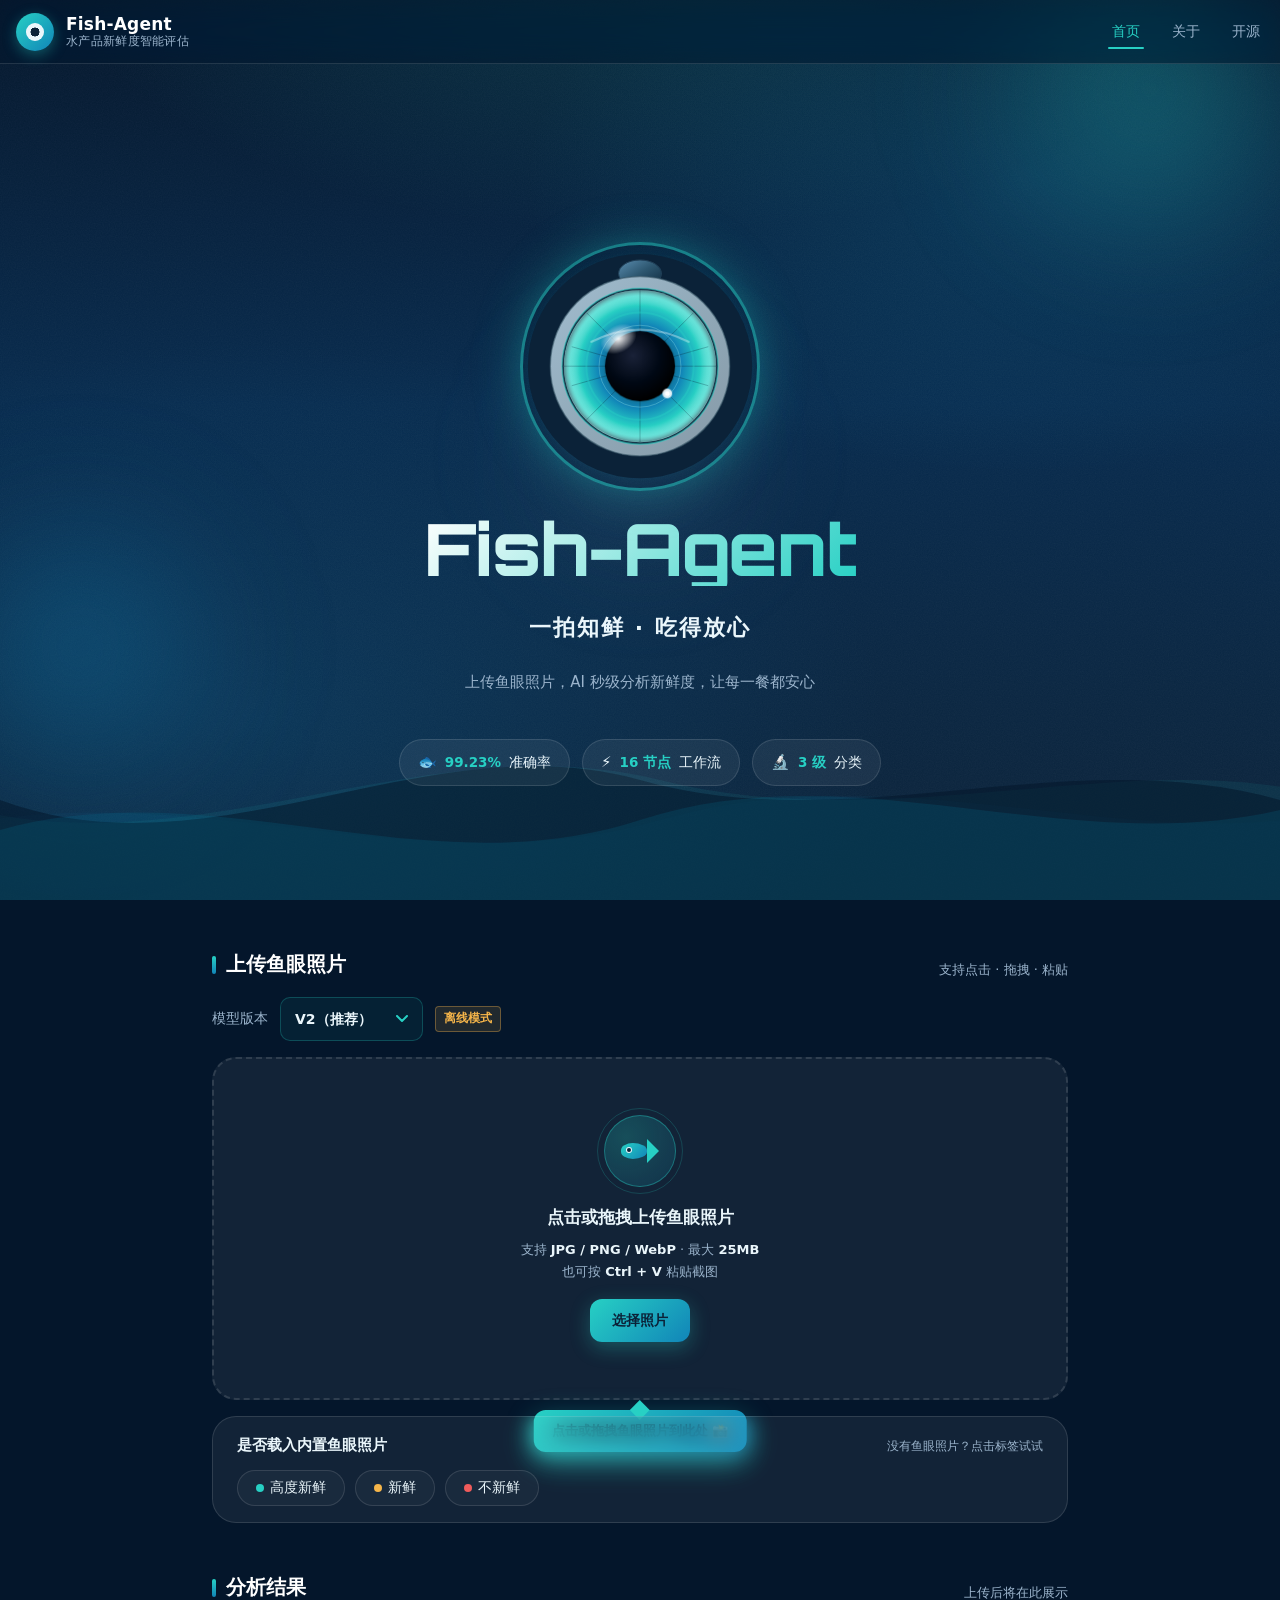
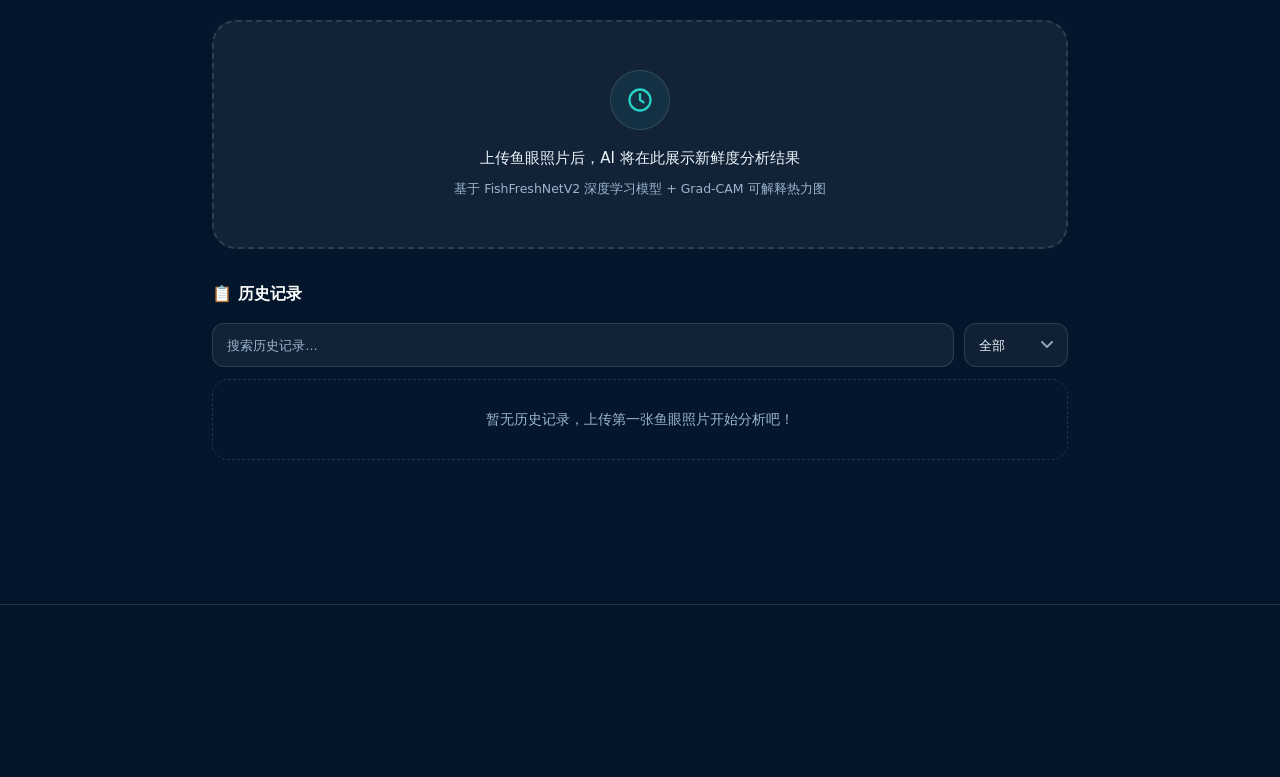
==== commit 14695723: "feat: unify detail report style, fix reference order, optimize UI interactions" ====
--- a/index.html
+++ b/index.html
@@ -1,30 +1,34 @@
 <!DOCTYPE html>
 <html lang="zh-CN">
 <head>
-<meta charset="UTF-8" />
-<meta name="viewport" content="width=device-width, initial-scale=1.0, maximum-scale=5.0, user-scalable=yes" />
-    <meta name="theme-color" content="#04162b" />
-    <meta name="apple-mobile-web-app-capable" content="yes" />
-    <meta name="apple-mobile-web-app-status-bar-style" content="black-translucent" />
-    <meta name="apple-mobile-web-app-title" content="Fish-Agent" />
-<meta name="description" content="Fish-Agent — 上传鱼眼照片，AI 秒级分析水产品新鲜度。基于 FishFreshNetV1 深度学习模型，99.23% 准确率，Grad-CAM 可解释热力图。" />
-<meta name="keywords" content="鱼眼新鲜度检测,水产品新鲜度,AI食品检测,FishFreshNetV1,Grad-CAM,深度学习,食品安全" />
-<meta name="author" content="祈雨柒" />
-<meta property="og:title" content="Fish-Agent · 水产品新鲜度智能评估" />
-<meta property="og:description" content="上传鱼眼照片，AI 秒级分析新鲜度。99.23% 准确率 + Grad-CAM 可解释热力图。" />
-<meta property="og:type" content="website" />
-<meta property="og:url" content="https://yance77777.github.io/Fish-Agent-Final/" />
-<meta name="twitter:card" content="summary" />
-<link rel="canonical" href="https://yance77777.github.io/Fish-Agent-Final/" />
-<title>Fish-Agent · 水产品新鲜度智能评估</title>
-<link rel="preconnect" href="https://fonts.googleapis.com" />
-<link rel="preconnect" href="https://fonts.gstatic.com" crossorigin />
-<link rel="icon" type="image/svg+xml" href="data:image/svg+xml,%3Csvg xmlns='http://www.w3.org/2000/svg' viewBox='0 0 64 64'%3E%3Crect width='64' height='64' rx='14' fill='%2304162b'/%3E%3Ccircle cx='32' cy='32' r='20' fill='none' stroke='%2327d0c4' stroke-width='3'/%3E%3Ccircle cx='32' cy='32' r='10' fill='%2327d0c4'/%3E%3Ccircle cx='28' cy='28' r='4' fill='%23ffffff' opacity='0.8'/%3E%3C/svg%3E" />
-<link rel="apple-touch-icon" href="data:image/svg+xml,%3Csvg xmlns='http://www.w3.org/2000/svg' viewBox='0 0 64 64'%3E%3Crect width='64' height='64' rx='14' fill='%2304162b'/%3E%3Ccircle cx='32' cy='32' r='20' fill='none' stroke='%2327d0c4' stroke-width='3'/%3E%3Ccircle cx='32' cy='32' r='10' fill='%2327d0c4'/%3E%3Ccircle cx='28' cy='28' r='4' fill='%23ffffff' opacity='0.8'/%3E%3C/svg%3E" />
-<link rel="stylesheet" href="https://fonts.googleapis.com/css2?family=Orbitron:wght@700;800&display=swap" media="print" onload="this.media='all'" />
-<noscript><link rel="stylesheet" href="https://fonts.googleapis.com/css2?family=Orbitron:wght@700;800&display=swap" /></noscript>
-<link rel="stylesheet" href="assets/style.css">
-<link rel="manifest" href="./assets/manifest.json">
+  <meta charset="UTF-8" />
+  <meta name="viewport" content="width=device-width, initial-scale=1.0, maximum-scale=5.0, user-scalable=yes" />
+  <meta name="theme-color" content="#04162b" />
+  <meta name="apple-mobile-web-app-capable" content="yes" />
+  <meta name="apple-mobile-web-app-status-bar-style" content="black-translucent" />
+  <meta name="apple-mobile-web-app-title" content="Fish-Agent" />
+  <meta name="description" content="Fish-Agent — 上传鱼眼照片，AI 秒级分析水产品新鲜度。支持 FishFreshNetV1（经典版）和 FishFreshNetV2（高精度版）双模型，99.23% 准确率，Grad-CAM 可解释热力图。" />
+  <meta name="keywords" content="鱼眼新鲜度检测,水产品新鲜度,AI食品检测,FishFreshNetV1,FishFreshNetV2,Grad-CAM,深度学习,食品安全" />
+  <meta name="author" content="祈雨柒" />
+  <meta property="og:title" content="Fish-Agent · 水产品新鲜度智能评估" />
+  <meta property="og:description" content="上传鱼眼照片，AI 秒级分析新鲜度。支持 V1/V2 双模型切换，99.23% 准确率 + Grad-CAM 可解释热力图。" />
+  <meta property="og:type" content="website" />
+  <meta property="og:url" content="https://yance77777.github.io/Fish-Agent/" />
+  <meta property="og:image" content="data:image/svg+xml,%3Csvg xmlns='http://www.w3.org/2000/svg' viewBox='0 0 1200 630'%3E%3Crect width='1200' height='630' fill='%2304162b'/%3E%3Ccircle cx='600' cy='270' r='130' fill='none' stroke='%2327d0c4' stroke-width='8'/%3E%3Ccircle cx='600' cy='270' r='85' fill='%2327d0c4'/%3E%3Ccircle cx='600' cy='270' r='48' fill='%2304162b'/%3E%3Ccircle cx='578' cy='248' r='18' fill='%23ffffff' opacity='0.7'/%3E%3Ctext x='600' y='490' font-family='system-ui,-apple-system,sans-serif' font-size='68' font-weight='800' fill='%23ffffff' text-anchor='middle'%3EFish-Agent%3C/text%3E%3C/svg%3E" />
+  <meta name="twitter:card" content="summary_large_image" />
+  <meta name="twitter:title" content="Fish-Agent — AI 鱼眼新鲜度检测" />
+  <meta name="twitter:description" content="上传鱼眼照片，AI 秒级分析新鲜度。支持 V1/V2 双模型切换。" />
+  <meta name="twitter:image" content="data:image/svg+xml,%3Csvg xmlns='http://www.w3.org/2000/svg' viewBox='0 0 1200 630'%3E%3Crect width='1200' height='630' fill='%2304162b'/%3E%3Ccircle cx='600' cy='270' r='130' fill='none' stroke='%2327d0c4' stroke-width='8'/%3E%3Ccircle cx='600' cy='270' r='85' fill='%2327d0c4'/%3E%3Ccircle cx='600' cy='270' r='48' fill='%2304162b'/%3E%3Ccircle cx='578' cy='248' r='18' fill='%23ffffff' opacity='0.7'/%3E%3Ctext x='600' y='490' font-family='system-ui,-apple-system,sans-serif' font-size='68' font-weight='800' fill='%23ffffff' text-anchor='middle'%3EFish-Agent%3C/text%3E%3C/svg%3E" />
+  <link rel="canonical" href="https://yance77777.github.io/Fish-Agent/" />
+  <title>Fish-Agent · 水产品新鲜度智能评估</title>
+  <link rel="preconnect" href="https://fonts.googleapis.com" />
+  <link rel="preconnect" href="https://fonts.gstatic.com" crossorigin />
+  <link rel="icon" type="image/svg+xml" href="data:image/svg+xml,%3Csvg xmlns='http://www.w3.org/2000/svg' viewBox='0 0 64 64'%3E%3Crect width='64' height='64' rx='14' fill='%2304162b'/%3E%3Ccircle cx='32' cy='32' r='20' fill='none' stroke='%2327d0c4' stroke-width='3'/%3E%3Ccircle cx='32' cy='32' r='10' fill='%2327d0c4'/%3E%3Ccircle cx='28' cy='28' r='4' fill='%23ffffff' opacity='0.8'/%3E%3C/svg%3E" />
+  <link rel="apple-touch-icon" href="data:image/svg+xml,%3Csvg xmlns='http://www.w3.org/2000/svg' viewBox='0 0 64 64'%3E%3Crect width='64' height='64' rx='14' fill='%2304162b'/%3E%3Ccircle cx='32' cy='32' r='20' fill='none' stroke='%2327d0c4' stroke-width='3'/%3E%3Ccircle cx='32' cy='32' r='10' fill='%2327d0c4'/%3E%3Ccircle cx='28' cy='28' r='4' fill='%23ffffff' opacity='0.8'/%3E%3C/svg%3E" />
+  <link rel="stylesheet" href="https://fonts.googleapis.com/css2?family=Orbitron:wght@700;800&display=swap" media="print" onload="this.media='all'" />
+  <noscript><link rel="stylesheet" href="https://fonts.googleapis.com/css2?family=Orbitron:wght@700;800&display=swap" /></noscript>
+  <link rel="stylesheet" href="assets/style.css">
+  <link rel="manifest" href="./assets/manifest.json">
 </head>
 <body>
   <a href="#home" class="skip-link">跳到主内容</a>
@@ -210,7 +214,7 @@
       <div class="model-selector" id="modelSelector">
         <label class="model-selector-label" for="modelVersionSelect">模型版本</label>
         <div class="model-selector-wrap">
-          <select id="modelVersionSelect" class="model-select" aria-label="选择模型版本">
+          <select id="modelVersionSelect" class="model-select" aria-label="选择模型版本" autocomplete="off">
             <option value="v2" selected>V2（推荐）</option>
             <option value="v1">V1（经典版）</option>
           </select>
@@ -222,9 +226,10 @@
       <input
         type="file"
         id="fileInput"
-        accept="image/jpeg,image/png,image/webp"
+        accept="image/*"
         hidden
         aria-hidden="true"
+        tabindex="-1"
       />
 
       <!-- 上传区（默认显示） -->
@@ -326,7 +331,7 @@
           </svg>
         </div>
         <p class="result-text">上传鱼眼照片后，AI 将在此展示新鲜度分析结果</p>
-        <p class="result-sub">基于 FishFreshNetV1 深度学习模型 + Grad-CAM 可解释热力图</p>
+        <p class="result-sub" id="resultSubText">基于 FishFreshNetV2 深度学习模型 + Grad-CAM 可解释热力图</p>
       </div>
 
       <!-- 骨架屏：分析中（概览 Tab，默认激活） -->
@@ -378,8 +383,7 @@
 
         <!-- 工具栏：导出按钮 -->
         <div class="report-toolbar">
-          <button class="btn-export" id="exportJsonBtn" type="button" aria-label="导出 JSON 报告"><span aria-hidden="true">📄</span> 导出 JSON</button>
-          <button class="btn-export" id="exportImgBtn" type="button" aria-label="保存报告截图"><span aria-hidden="true">📸</span> 保存截图</button>
+          <button class="btn-export" id="exportPdfBtn" type="button" aria-label="导出 PDF 分析报告"><span aria-hidden="true">📄</span> 导出 PDF 报告</button>
         </div>
 
         <!-- Tab 导航 -->
@@ -427,7 +431,7 @@
                 </div>
                 <div>
                   <div class="freshness-label" id="freshnessLabel">高度新鲜</div>
-                  <div class="freshness-meta" id="freshnessMeta">置信度 99.23% · 基于 FishFreshNetV1</div>
+                  <div class="freshness-meta" id="freshnessMeta">置信度 99.29% · 基于 FishFreshNetV2</div>
                 </div>
               </div>
             </div>
@@ -471,7 +475,7 @@
                     <div class="gauge-cap">CONFIDENCE</div>
                   </div>
                 </div>
-                <div class="gauge-label">FishFreshNetV1 输出</div>
+                <div class="gauge-label" id="gaugeLabel">FishFreshNetV2 输出</div>
               </div>
             </div>
           </div>
@@ -566,7 +570,7 @@
             </div>
           </div>
           <div class="accordion is-open" data-acc="appearance">
-            <div class="accordion-head">
+            <div class="accordion-head" role="button" tabindex="0" aria-expanded="true">
               <span class="accordion-title">鱼眼外观评估</span>
               <span class="accordion-arrow" aria-hidden="true">▶</span>
             </div>
@@ -579,26 +583,26 @@
             </div>
           </div>
 
-          <div class="accordion" data-acc="trend">
-            <div class="accordion-head">
+          <div class="accordion is-open" data-acc="trend">
+            <div class="accordion-head" role="button" tabindex="0" aria-expanded="true">
               <span class="accordion-title">新鲜度趋势预测</span>
               <span class="accordion-arrow" aria-hidden="true">▶</span>
             </div>
             <div class="accordion-body">
               <div class="accordion-inner" id="trendBody">
-                <p class="advice-text">基于当前新鲜度等级与置信度，预测剩余保质时间约 <strong id="shelfLife">24 小时</strong>。建议在此窗口内食用以保障口感与安全。</p>
+                <blockquote class="desc-quote">✅ 趋势预测：基于当前新鲜度等级与置信度，预测剩余保质时间约 <strong id="shelfLife">24–48 小时</strong>。建议在此窗口内食用以保障口感与安全。</blockquote>
               </div>
             </div>
           </div>
 
-          <div class="accordion" data-acc="knowledge">
-            <div class="accordion-head">
+          <div class="accordion is-open" data-acc="knowledge">
+            <div class="accordion-head" role="button" tabindex="0" aria-expanded="true">
               <span class="accordion-title">知识图谱匹配</span>
               <span class="accordion-arrow" aria-hidden="true">▶</span>
             </div>
             <div class="accordion-body">
-              <div class="accordion-inner" id="knowledgeBody">
-                <p class="advice-text" id="knowledgeText">该新鲜度等级下鱼眼的标准特征：角膜透明、瞳孔清晰、表面有自然光泽。当前样本与标准特征匹配度高。</p>
+              <div class="accordion-inner">
+                <blockquote class="desc-quote" id="knowledgeText">✅ 标准特征：角膜透明、瞳孔清晰、表面有自然光泽。当前样本匹配度高。</blockquote>
               </div>
             </div>
           </div>
@@ -653,7 +657,7 @@
           </div>
           <div class="advice-grid advice-grid-five" id="adviceGrid">
             <div class="advice-card advice-card-expandable" data-cat="storage">
-              <div class="advice-head">
+              <div class="advice-head" role="button" tabindex="0" aria-expanded="false">
                 <span class="advice-icon store" aria-hidden="true">❄</span>
                 <span class="advice-title">储存建议</span>
                 <span class="advice-expand-icon">▸</span>
@@ -661,7 +665,7 @@
               <div class="advice-body"><ul id="adviceStorage"></ul></div>
             </div>
             <div class="advice-card advice-card-expandable" data-cat="consumption">
-              <div class="advice-head">
+              <div class="advice-head" role="button" tabindex="0" aria-expanded="false">
                 <span class="advice-icon eat" aria-hidden="true">🍽</span>
                 <span class="advice-title">食用建议</span>
                 <span class="advice-expand-icon">▸</span>
@@ -669,7 +673,7 @@
               <div class="advice-body"><ul id="adviceConsumption"></ul></div>
             </div>
             <div class="advice-card advice-card-expandable" data-cat="handling">
-              <div class="advice-head">
+              <div class="advice-head" role="button" tabindex="0" aria-expanded="false">
                 <span class="advice-icon handle" aria-hidden="true">🔪</span>
                 <span class="advice-title">处理建议</span>
                 <span class="advice-expand-icon">▸</span>
@@ -677,7 +681,7 @@
               <div class="advice-body"><ul id="adviceHandling"></ul></div>
             </div>
             <div class="advice-card advice-card-expandable" data-cat="safety">
-              <div class="advice-head">
+              <div class="advice-head" role="button" tabindex="0" aria-expanded="false">
                 <span class="advice-icon safe" aria-hidden="true">⚠</span>
                 <span class="advice-title">安全警告</span>
                 <span class="advice-expand-icon">▸</span>
@@ -685,7 +689,7 @@
               <div class="advice-body"><ul id="adviceSafety"></ul></div>
             </div>
             <div class="advice-card advice-card-expandable" data-cat="best">
-              <div class="advice-head">
+              <div class="advice-head" role="button" tabindex="0" aria-expanded="false">
                 <span class="advice-icon best" aria-hidden="true">⭐</span>
                 <span class="advice-title">最佳实践</span>
                 <span class="advice-expand-icon">▸</span>
@@ -703,8 +707,8 @@
           <h3 class="history-title"><span aria-hidden="true">📋</span> 历史记录</h3>
         </div>
         <div class="history-filter-bar">
-          <input type="text" id="historySearch" class="history-search-input" placeholder="搜索历史记录..." aria-label="搜索历史记录" />
-          <select id="historyFilter" class="history-filter-select" aria-label="过滤历史记录">
+          <input type="text" id="historySearch" class="history-search-input" placeholder="搜索历史记录…" aria-label="搜索历史记录" autocomplete="off" />
+          <select id="historyFilter" class="history-filter-select" aria-label="过滤历史记录" autocomplete="off">
             <option value="all">全部</option>
             <option value="high">高度新鲜</option>
             <option value="mid">新鲜</option>
@@ -780,6 +784,20 @@
     let lastAnalysisResult = null;     // 最近一次分析结果（JSON）
     let currentAbortController = null; // 当前请求的 AbortController（用于切换图片时取消）
     let currentModelVersion = "v2";    // Session 24：当前选中的模型版本，默认 V2
+
+    /** 获取模型显示名称 */
+    function getModelDisplayName() {
+      return currentModelVersion === "v2" ? "FishFreshNetV2" : "FishFreshNetV1";
+    }
+
+    /** 更新所有静态模型版本文本 */
+    function updateModelVersionText() {
+      const name = getModelDisplayName();
+      const subEl = document.getElementById("resultSubText");
+      if (subEl) subEl.textContent = `基于 ${name} 深度学习模型 + Grad-CAM 可解释热力图`;
+      const gaugeEl = document.getElementById("gaugeLabel");
+      if (gaugeEl) gaugeEl.textContent = `${name} 输出`;
+    }
 
     // ============ DOM 引用 ============
     const uploadZone = document.getElementById("uploadZone");
@@ -835,11 +853,20 @@
     const knowledgeText = document.getElementById("knowledgeText");
     const historyList = document.getElementById("historyList");
     const historyEmpty = document.getElementById("historyEmpty");
-    const exportJsonBtn = document.getElementById("exportJsonBtn");
-    const exportImgBtn = document.getElementById("exportImgBtn");
     const onboardingTip = document.getElementById("onboardingTip");
 
     // ============ 工具函数 ============
+
+    /**
+     * HTML 转义，防止 XSS
+     * @param {any} str
+     * @returns {string}
+     */
+    function escapeHtml(str) {
+      const div = document.createElement("div");
+      div.textContent = String(str ?? "");
+      return div.innerHTML;
+    }
 
     /**
      * 格式化文件大小为人类可读字符串
@@ -1152,7 +1179,8 @@
       const items = e.clipboardData?.items;
       if (!items) return;
       for (const item of items) {
-        if (item.kind === "file" && item.type.startsWith("image/")) {
+        if (item.type.startsWith("image/")) {
+          e.preventDefault();
           const file = item.getAsFile();
           if (file) {
             // 粘贴的截图通常无文件名，给个默认名
@@ -1163,9 +1191,8 @@
             } else {
               handleFileSelect(file);
             }
-            e.preventDefault();
-            return;
           }
+          return;
         }
       }
     });
@@ -1476,9 +1503,11 @@
       select.addEventListener("change", (e) => {
         currentModelVersion = e.target.value;
         updateModelVersionBadge();
+        updateModelVersionText();
         showToast(`已切换到模型 ${currentModelVersion.toUpperCase()}`, "info", 1800);
       });
       updateModelVersionBadge();
+      updateModelVersionText();
     }
 
     /**
@@ -1522,15 +1551,23 @@
         if (res.ok) {
           apiAvailable = true;
           console.log("%c✅ API 服务就绪", "color:#27d0c4;font-weight:bold");
+          // 如果之前因冷启动误判为离线，恢复在线状态
+          if (offlineMode) {
+            offlineMode = false;
+            if (offlineBanner) offlineBanner.hidden = true;
+            const offlineTag = document.getElementById("modelSelectorOffline");
+            if (offlineTag) offlineTag.hidden = true;
+            updateModelVersionBadge();
+          }
         } else {
           apiAvailable = false;
-          console.warn(`⚠️ API 健康检查失败：HTTP ${res.status}，将使用离线演示模式`);
-          enableOfflineMode();
+          console.warn(`⚠️ API 健康检查失败：HTTP ${res.status}（可能在冷启动中）`);
+          // 不立即启用离线模式，仅标记 API 不可用；离线模式在实际分析失败时再触发
         }
       } catch (err) {
         apiAvailable = false;
-        console.warn("⚠️ API 服务未就绪，将使用离线演示模式", err);
-        enableOfflineMode();
+        console.warn("⚠️ API 服务未就绪（可能在冷启动中）", err);
+        // 不立即启用离线模式，仅标记 API 不可用；离线模式在实际分析失败时再触发
       }
     }
 
@@ -1870,7 +1907,7 @@
 
       if (confidence >= 0.8) {
         badge.classList.add("badge-high");
-        badgeLabel.textContent = "高置信度 · 鱼眼特征明确，FishFreshNetV1 直接输出结果";
+        badgeLabel.textContent = `高置信度 · 鱼眼特征明确，${getModelDisplayName()} 直接输出结果`;
       } else if (confidence >= 0.6) {
         badge.classList.add("badge-mid");
         badgeLabel.textContent = "中置信度 · 已触发多区域融合分析（鱼眼+鳃部+体表交叉验证）";
@@ -1924,10 +1961,15 @@
       const cls = label === 0 ? "freshness-high" : label === 1 ? "freshness-mid" : label === 2 ? "freshness-low" : "freshness-mid";
       freshnessCard.classList.remove("freshness-high", "freshness-mid", "freshness-low");
       freshnessCard.classList.add(cls);
-      const simTag = isSimulated ? ` <span class="sim-tag">模拟数据</span>` : "";
-      freshnessLabel.innerHTML = `${level}${simTag}`;
+      freshnessLabel.textContent = level;
+      if (isSimulated) {
+        const span = document.createElement("span");
+        span.className = "sim-tag";
+        span.textContent = "模拟数据";
+        freshnessLabel.appendChild(span);
+      }
       const pct = (confidence * 100).toFixed(1);
-      freshnessMeta.textContent = `置信度 ${pct}% · 基于 FishFreshNetV1`;
+      freshnessMeta.textContent = `置信度 ${pct}% · 基于 ${getModelDisplayName()}`;
     }
 
     /**
@@ -2115,7 +2157,7 @@
       const recs = defaultRecs[label] || defaultRecs[1];
       const fillList = (ulId, items) => {
         const ul = document.getElementById(ulId);
-        if (ul) ul.innerHTML = items.map(t => `<li>${t}</li>`).join("");
+        if (ul) ul.innerHTML = items.map(t => `<li>${escapeHtml(t)}</li>`).join("");
       };
       fillList("adviceStorage", recs.storage);
       fillList("adviceConsumption", recs.consumption);
@@ -2137,8 +2179,6 @@
       // Session 10：清除建议折叠状态
       adviceGrid?.querySelectorAll(".advice-card-expandable.is-expanded").forEach(c => {
         c.classList.remove("is-expanded");
-        const icon = c.querySelector(".advice-expand-icon");
-        if (icon) icon.textContent = "▸";
       });
       resetAnalyzeButton();
     }
@@ -2157,17 +2197,42 @@
     function initTabs() {
       const tabs = document.querySelectorAll(".report-tab");
       const panes = document.querySelectorAll(".report-tabpane");
-      tabs.forEach((tab) => {
-        tab.addEventListener("click", () => {
-          const target = tab.dataset.tab;
-          tabs.forEach((t) => {
-            t.classList.toggle("is-active", t === tab);
-            t.setAttribute("aria-selected", t === tab ? "true" : "false");
-          });
-          panes.forEach((p) => {
-            p.classList.toggle("is-active", p.dataset.pane === target);
-          });
+
+      function activateTab(tab) {
+        const target = tab.dataset.tab;
+        tabs.forEach((t) => {
+          t.classList.toggle("is-active", t === tab);
+          t.setAttribute("aria-selected", t === tab ? "true" : "false");
+          t.tabIndex = t === tab ? 0 : -1;
         });
+        panes.forEach((p) => {
+          p.classList.toggle("is-active", p.dataset.pane === target);
+        });
+        tab.focus();
+      }
+
+      tabs.forEach((tab, index) => {
+        tab.addEventListener("click", () => activateTab(tab));
+        tab.addEventListener("keydown", (e) => {
+          let newIndex = null;
+          if (e.key === "ArrowRight") {
+            newIndex = (index + 1) % tabs.length;
+          } else if (e.key === "ArrowLeft") {
+            newIndex = (index - 1 + tabs.length) % tabs.length;
+          } else if (e.key === "Home") {
+            newIndex = 0;
+          } else if (e.key === "End") {
+            newIndex = tabs.length - 1;
+          }
+          if (newIndex !== null) {
+            e.preventDefault();
+            activateTab(tabs[newIndex]);
+          }
+        });
+      });
+
+      tabs.forEach((t, i) => {
+        t.tabIndex = t.classList.contains("is-active") ? 0 : -1;
       });
     }
 
@@ -2177,6 +2242,13 @@
         head.addEventListener("click", () => {
           const acc = head.parentElement;
           acc.classList.toggle("is-open");
+          head.setAttribute("aria-expanded", acc.classList.contains("is-open") ? "true" : "false");
+        });
+        head.addEventListener("keydown", (e) => {
+          if (e.key === "Enter" || e.key === " ") {
+            e.preventDefault();
+            head.click();
+          }
         });
       });
     }
@@ -2362,23 +2434,30 @@
       item.dataset.id = r.id;
       const cls = r.freshnessLabel === 0 ? "high" : r.freshnessLabel === 1 ? "mid" : r.freshnessLabel === 2 ? "low" : "mid";
       const conf = ((r.confidenceScore || 0) * 100).toFixed(1);
+      const thumbSrc = r.thumbnail || "";
+      const levelText = escapeHtml(r.freshnessLevel);
+      const confText = escapeHtml(conf);
+      const timestamp = r.timestamp || "";
+      const timeText = escapeHtml(formatHistoryTime(r.timestamp));
+      const favClass = isFav ? "is-fav" : "";
+      const favText = isFav ? "★" : "☆";
       item.innerHTML = `
         <div class="history-content">
-          <img class="history-thumb" alt="缩略图" src="${r.thumbnail || ""}" width="56" height="56" loading="lazy" />
+          <img class="history-thumb" alt="缩略图" src="${thumbSrc}" width="56" height="56" loading="lazy" />
           <div class="history-info">
             <div class="history-row1">
               <span class="history-badge ${cls}">
                 <span class="history-badge-dot" aria-hidden="true"></span>
                 <span class="history-badge-icon" aria-hidden="true">🐟</span>
-                <span class="history-badge-text">${r.freshnessLevel}</span>
+                <span class="history-badge-text">${levelText}</span>
               </span>
-              <span class="history-conf">${conf}%</span>
+              <span class="history-conf">${confText}%</span>
             </div>
-            <div class="history-time" data-timestamp="${r.timestamp || ""}">${formatHistoryTime(r.timestamp)}</div>
+            <div class="history-time" data-timestamp="${escapeHtml(timestamp)}">${timeText}</div>
           </div>
         </div>
         <div class="history-actions">
-          <button class="history-btn fav ${isFav ? "is-fav" : ""}" aria-label="收藏" data-act="fav">${isFav ? "★" : "☆"}</button>
+          <button class="history-btn fav ${favClass}" aria-label="收藏" data-act="fav">${favText}</button>
           <button class="history-btn del" aria-label="删除" data-act="del">🗑</button>
         </div>
       `;
@@ -2571,49 +2650,168 @@
         head.addEventListener("click", () => {
           const card = head.parentElement;
           card.classList.toggle("is-expanded");
-          const icon = head.querySelector(".advice-expand-icon");
-          if (icon) icon.textContent = card.classList.contains("is-expanded") ? "▾" : "▸";
+          head.setAttribute("aria-expanded", card.classList.contains("is-expanded") ? "true" : "false");
+        });
+        head.addEventListener("keydown", (e) => {
+          if (e.key === "Enter" || e.key === " ") {
+            e.preventDefault();
+            head.click();
+          }
         });
       });
     }
 
-    // ---- 导出 JSON ----
-    function exportJson() {
+    // ---- 导出 PDF 报告（专业排版） ----
+    function exportPDF() {
       if (!lastAnalysisResult) {
         showToast("暂无可导出的分析结果", "error");
         return;
       }
-      const payload = {
-        exportTime: new Date().toISOString(),
-        apiResult: lastAnalysisResult,
-        meta: {
-          freshnessLevel: lastAnalysisResult?.prediction?.freshness_level,
-          confidenceScore: lastAnalysisResult?.prediction?.confidence_score,
-          processingTime: lastAnalysisResult?.__processingTime,
-        },
+      const pred = lastAnalysisResult.prediction || lastAnalysisResult;
+      const level = pred.freshness_level || "—";
+      const conf = typeof pred.confidence_score === "number" ? (pred.confidence_score * 100).toFixed(1) : "—";
+      const probs = pred.all_probabilities || {};
+      const desc = pred.description || "—";
+      const model = getModelDisplayName();
+      const now = new Date();
+      const ts = `${now.getFullYear()}-${String(now.getMonth()+1).padStart(2,"0")}-${String(now.getDate()).padStart(2,"0")} ${String(now.getHours()).padStart(2,"0")}:${String(now.getMinutes()).padStart(2,"0")}`;
+      const duration = lastAnalysisResult.__processingTime ? `${lastAnalysisResult.__processingTime.toFixed(1)}s` : "—";
+      const isSim = offlineMode;
+      const imgSrc = selectedFile ? URL.createObjectURL(selectedFile) : "";
+      const heatmapSrc = (compareHeatmap && compareHeatmap.src && !compareHeatmap.src.endsWith("#")) ? compareHeatmap.src : "";
+
+      // 建议数据
+      const recs = lastAnalysisResult.recommendations || defaultRecs[pred.freshness_label ?? 0] || {};
+      const buildRecList = (items) => (items || []).map(i => `<li>${i}</li>`).join("");
+
+      // 置信度颜色
+      const confColor = parseFloat(conf) >= 80 ? "#27d0c4" : parseFloat(conf) >= 60 ? "#f5b54a" : "#ef5b5b";
+      const levelColor = level === "高度新鲜" ? "#27d0c4" : level === "新鲜" ? "#f5b54a" : "#ef5b5b";
+
+      const html = `<!DOCTYPE html><html lang="zh-CN"><head><meta charset="UTF-8">
+<title>Fish-Agent 新鲜度分析报告</title>
+<style>
+  @page { margin: 0; size: A4; }
+  * { margin: 0; padding: 0; box-sizing: border-box; }
+  body { font-family: "Segoe UI", "PingFang SC", "Microsoft YaHei", sans-serif; color: #1a2b3c; background: #fff; }
+  .page { width: 210mm; min-height: 297mm; padding: 18mm 16mm; position: relative; }
+  /* 头部 */
+  .header { display: flex; justify-content: space-between; align-items: flex-end; border-bottom: 3px solid #27d0c4; padding-bottom: 12px; margin-bottom: 20px; }
+  .brand { font-size: 22px; font-weight: 800; color: #04162b; letter-spacing: -0.5px; }
+  .brand span { color: #27d0c4; }
+  .report-meta { text-align: right; font-size: 11px; color: #6a7d8f; line-height: 1.6; }
+  .report-meta strong { color: #04162b; }
+  /* 标题 */
+  .report-title { font-size: 18px; font-weight: 700; color: #04162b; margin-bottom: 16px; padding-left: 10px; border-left: 4px solid #27d0c4; }
+  /* 结果卡片 */
+  .result-card { background: linear-gradient(135deg, #f0faf9 0%, #e6f7f5 100%); border-radius: 12px; padding: 20px; margin-bottom: 16px; display: flex; gap: 20px; align-items: center; }
+  .result-card .img-wrap { width: 90px; height: 90px; border-radius: 10px; overflow: hidden; flex-shrink: 0; border: 2px solid #27d0c4; }
+  .result-card .img-wrap img { width: 100%; height: 100%; object-fit: cover; }
+  .result-card .info { flex: 1; }
+  .result-card .level { font-size: 28px; font-weight: 800; margin-bottom: 4px; }
+  .result-card .conf { font-size: 14px; color: #4a5e6e; }
+  .result-card .conf strong { font-size: 20px; font-variant-numeric: tabular-nums; }
+  .badge { display: inline-block; padding: 3px 10px; border-radius: 4px; font-size: 11px; font-weight: 600; margin-left: 8px; vertical-align: middle; }
+  /* 概率分布 */
+  .prob-section { margin-bottom: 16px; }
+  .prob-section h3 { font-size: 13px; color: #4a5e6e; margin-bottom: 8px; text-transform: uppercase; letter-spacing: 1px; }
+  .prob-bar { display: flex; align-items: center; gap: 10px; margin-bottom: 6px; }
+  .prob-bar .label { width: 80px; font-size: 13px; font-weight: 500; color: #1a2b3c; }
+  .prob-bar .track { flex: 1; height: 18px; background: #eef2f5; border-radius: 9px; overflow: hidden; }
+  .prob-bar .fill { height: 100%; border-radius: 9px; transition: width 0.3s; }
+  .prob-bar .val { width: 50px; text-align: right; font-size: 12px; font-weight: 600; color: #4a5e6e; font-variant-numeric: tabular-nums; }
+  /* 详细报告 */
+  .detail-section { margin-bottom: 16px; }
+  .detail-section h3 { font-size: 13px; color: #4a5e6e; margin-bottom: 8px; text-transform: uppercase; letter-spacing: 1px; }
+  .detail-item { background: #f8fafb; border-left: 3px solid #27d0c4; padding: 10px 14px; margin-bottom: 8px; border-radius: 0 6px 6px 0; font-size: 13px; line-height: 1.7; color: #2a3b4c; }
+  .detail-item strong { color: #04162b; }
+  /* 建议表格 */
+  .advice-section { margin-bottom: 16px; }
+  .advice-section h3 { font-size: 13px; color: #4a5e6e; margin-bottom: 8px; text-transform: uppercase; letter-spacing: 1px; }
+  .advice-grid { display: grid; grid-template-columns: 1fr 1fr; gap: 10px; }
+  .advice-box { background: #f8fafb; border: 1px solid #e2e8ed; border-radius: 8px; padding: 12px; }
+  .advice-box h4 { font-size: 12px; font-weight: 700; color: #27d0c4; margin-bottom: 6px; }
+  .advice-box ul { list-style: none; padding: 0; }
+  .advice-box li { font-size: 11.5px; color: #3a4d5e; line-height: 1.6; padding-left: 12px; position: relative; margin-bottom: 3px; }
+  .advice-box li::before { content: "•"; position: absolute; left: 2px; color: #27d0c4; font-weight: 700; }
+  /* 页脚 */
+  .footer { position: absolute; bottom: 10mm; left: 16mm; right: 16mm; border-top: 1px solid #e2e8ed; padding-top: 8px; display: flex; justify-content: space-between; font-size: 10px; color: #8a9bad; }
+  .watermark { position: absolute; top: 50%; left: 50%; transform: translate(-50%, -50%) rotate(-35deg); font-size: 80px; font-weight: 900; color: rgba(39,208,196,0.04); pointer-events: none; white-space: nowrap; }
+  @media print { body { -webkit-print-color-adjust: exact; print-color-adjust: exact; } .page { page-break-after: always; } }
+</style></head><body>
+<div class="page">
+  <div class="watermark">Fish-Agent</div>
+  <div class="header">
+    <div class="brand">🐟 Fish-Agent<span> · AI</span></div>
+    <div class="report-meta">
+      <strong>水产品新鲜度分析报告</strong><br>
+      生成时间：${ts}<br>
+      模型：${model}${isSim ? '（离线模拟）' : ''} · 耗时：${duration}
+    </div>
+  </div>
+
+  <div class="report-title">分析结果概览</div>
+
+  <div class="result-card">
+    ${imgSrc ? `<div class="img-wrap"><img src="${imgSrc}" alt="鱼眼照片" width="400" height="300"></div>` : ""}
+    <div class="info">
+      <div class="level" style="color:${levelColor};">${level}${isSim ? '<span class="badge" style="background:#fef3cd;color:#856404;">模拟数据</span>' : ""}</div>
+      <div class="conf">置信度 <strong style="color:${confColor};">${conf}%</strong> · 基于 ${model}</div>
+    </div>
+  </div>
+
+  <div class="prob-section">
+    <h3>三类概率分布</h3>
+    ${Object.entries(probs).map(([k, v]) => {
+      const pct = (v * 100).toFixed(1);
+      const c = k === "高度新鲜" ? "#27d0c4" : k === "新鲜" ? "#f5b54a" : "#ef5b5b";
+      return `<div class="prob-bar"><div class="label">${k}</div><div class="track"><div class="fill" style="width:${pct}%;background:${c};"></div></div><div class="val">${pct}%</div></div>`;
+    }).join("")}
+  </div>
+
+  <div class="detail-section">
+    <h3>详细分析</h3>
+    <div class="detail-item"><strong>鱼眼外观评估：</strong>${desc}</div>
+    <div class="detail-item"><strong>趋势预测：</strong>剩余保质时间约 <strong>${pred.freshness_label === 0 ? "24–48 小时" : pred.freshness_label === 1 ? "12–24 小时" : "不建议储存"}</strong>。建议在此窗口内食用以保障口感与安全。</div>
+    <div class="detail-item"><strong>知识图谱匹配：</strong>${pred.freshness_label === 0 ? "✅ 标准特征：角膜透明、瞳孔清晰、表面有自然光泽。当前样本匹配度高。" : pred.freshness_label === 1 ? "✅ 标准特征：角膜略浑浊、瞳孔尚可辨认。当前样本与中等新鲜特征匹配。" : "✅ 标准特征：角膜浑浊、瞳孔模糊、表面失去光泽。当前样本与不新鲜特征匹配。"}</div>
+  </div>
+
+  ${heatmapSrc ? `<div class="detail-section"><h3>Grad-CAM 可解释性热力图</h3><div style="text-align:center;"><img src="${heatmapSrc}" alt="Grad-CAM 热力图" width="200" height="200" style="max-width:200px;border-radius:8px;border:2px solid #27d0c4;"></div></div>` : ""}
+
+  <div class="advice-section">
+    <h3>处理建议</h3>
+    <div class="advice-grid">
+      <div class="advice-box"><h4>❄ 储存建议</h4><ul>${buildRecList(recs.storage)}</ul></div>
+      <div class="advice-box"><h4>🍽 食用建议</h4><ul>${buildRecList(recs.consumption)}</ul></div>
+      <div class="advice-box"><h4>🔪 处理建议</h4><ul>${buildRecList(recs.handling)}</ul></div>
+      <div class="advice-box"><h4>⚠ 安全警告</h4><ul>${buildRecList(recs.safety)}</ul></div>
+    </div>
+  </div>
+
+  <div class="footer">
+    <span>Fish-Agent · 水产品新鲜度智能评估系统</span>
+    <span>https://yance77777.github.io/Fish-Agent-Final/ · ${ts}</span>
+  </div>
+</div>
+</body></html>`;
+
+      const win = window.open("", "_blank");
+      if (!win) {
+        showToast("请允许弹窗以导出 PDF 报告", "error", 3000);
+        return;
+      }
+      if (win) { win.opener = null; }
+      win.document.write(html);
+      win.document.close();
+      // 等待图片加载后触发打印
+      win.onload = () => {
+        setTimeout(() => {
+          win.focus();
+          win.print();
+          if (imgSrc) URL.revokeObjectURL(imgSrc);
+        }, 500);
       };
-      const blob = new Blob([JSON.stringify(payload, null, 2)], { type: "application/json" });
-      const url = URL.createObjectURL(blob);
-      const a = document.createElement("a");
-      const d = new Date();
-      const pad = (n) => String(n).padStart(2, "0");
-      a.href = url;
-      a.download = `Fish-Agent-分析报告-${d.getFullYear()}${pad(d.getMonth() + 1)}${pad(d.getDate())}-${pad(d.getHours())}${pad(d.getMinutes())}${pad(d.getSeconds())}.json`;
-      document.body.appendChild(a);
-      a.click();
-      a.remove();
-      URL.revokeObjectURL(url);
-      showToast("JSON 报告已导出", "success", 2000);
-    }
-
-    // ---- 导出截图（降级为打印） ----
-    function exportImage() {
-      if (!lastAnalysisResult) {
-        showToast("暂无可导出的分析结果", "error");
-        return;
-      }
-      showToast('即将打开打印对话框，可选择「另存为 PDF/图片」', "success", 2500);
-      setTimeout(() => window.print(), 600);
+      showToast("PDF 报告已生成，请在打印对话框选择「另存为 PDF」", "success", 3500);
     }
 
     // ---- 新手引导 ----
@@ -2652,11 +2850,11 @@
       const shelf = label === 0 ? "24–48 小时" : label === 1 ? "12–24 小时" : label === 2 ? "不建议储存" : "—";
       if (shelfLife) shelfLife.textContent = shelf;
       const knowledge = label === 0
-        ? "标准特征：角膜透明、瞳孔清晰、表面有自然光泽。当前样本匹配度高。"
+        ? "✅ 标准特征：角膜透明、瞳孔清晰、表面有自然光泽。当前样本匹配度高。"
         : label === 1
-        ? "标准特征：角膜略浑浊、瞳孔尚可辨认。当前样本与中等新鲜特征匹配。"
+        ? "✅ 标准特征：角膜略浑浊、瞳孔尚可辨认。当前样本与中等新鲜特征匹配。"
         : label === 2
-        ? "标准特征：角膜浑浊、瞳孔模糊、表面失去光泽。当前样本与不新鲜特征匹配。"
+        ? "✅ 标准特征：角膜浑浊、瞳孔模糊、表面失去光泽。当前样本与不新鲜特征匹配。"
         : "暂无知识图谱数据。";
       if (knowledgeText) knowledgeText.textContent = knowledge;
     }
@@ -2716,23 +2914,8 @@
       });
     }
 
-    // ---- 键盘导航：Tab 栏左右箭头切换 + 滑块箭头控制 ----
+    // ---- 键盘导航：滑块箭头控制 ----
     function initKeyboardNav() {
-      // Tab 栏：左右箭头切换
-      const tabs = [...document.querySelectorAll(".report-tab")];
-      tabs.forEach((tab, i) => {
-        tab.addEventListener("keydown", (e) => {
-          if (e.key === "ArrowRight") {
-            e.preventDefault();
-            tabs[(i + 1) % tabs.length]?.focus();
-            tabs[(i + 1) % tabs.length]?.click();
-          } else if (e.key === "ArrowLeft") {
-            e.preventDefault();
-            tabs[(i - 1 + tabs.length) % tabs.length]?.focus();
-            tabs[(i - 1 + tabs.length) % tabs.length]?.click();
-          }
-        });
-      });
       // 滑块：左右箭头微调位置（普通 ±1%，Shift ±10%）
       if (compHandle) {
         compHandle.setAttribute("tabindex", "0");
@@ -2759,6 +2942,22 @@
       }
     }
 
+    // ============ 全局事件监听器 ============
+    window.addEventListener("beforeunload", (e) => {
+      if (analysisInProgress) {
+        e.preventDefault();
+        e.returnValue = "";
+        return "";
+      }
+    });
+
+    window.addEventListener("unhandledrejection", (e) => {
+      console.error("[Fish-Agent] Unhandled promise rejection:", e.reason);
+      if (typeof showToast === "function") {
+        showToast("发生意外错误，请刷新页面重试", "error");
+      }
+    });
+
     // ============ 初始化 ============
     document.addEventListener("DOMContentLoaded", () => {
       initCountUp();
@@ -2788,8 +2987,7 @@
       });
       initOnboarding();
       initAdviceExpandable();
-      exportJsonBtn?.addEventListener("click", exportJson);
-      exportImgBtn?.addEventListener("click", exportImage);
+      exportPdfBtn?.addEventListener("click", exportPDF);
       // Session 5
       initHamburgerMenu();
       initKeyboardNav();
--- a/assets/style.css
+++ b/assets/style.css
@@ -39,8 +39,19 @@
 }
 
 /* ============ 基础重置 ============ */
-*, *::before, *::after { box-sizing: border-box; }
+*, *::before, *::after {
+  box-sizing: border-box;
+  -webkit-tap-highlight-color: transparent;
+}
 html { scroll-behavior: smooth; }
+
+/* Dark mode scrollbar */
+::-webkit-scrollbar { width: 8px; height: 8px; }
+::-webkit-scrollbar-track { background: var(--bg-deep, #04162b); }
+::-webkit-scrollbar-thumb { background: var(--border, #1e4a6b); border-radius: 4px; }
+::-webkit-scrollbar-thumb:hover { background: var(--sea, #1185b8); }
+html { scrollbar-color: var(--border, #1e4a6b) var(--bg-deep, #04162b); scrollbar-width: thin; }
+
 body {
   margin: 0;
   min-height: 100vh;
@@ -53,6 +64,8 @@
   overflow-x: hidden;
   -webkit-font-smoothing: antialiased;
   -moz-osx-font-smoothing: grayscale;
+  padding-top: env(safe-area-inset-top, 0px);
+  padding-bottom: env(safe-area-inset-bottom, 0px);
 }
 
 /* ============ 深海背景（含噪点纹理叠加层） ============ */
@@ -86,6 +99,17 @@
 
 img { max-width: 100%; display: block; }
 button { font-family: inherit; cursor: pointer; border: none; background: none; color: inherit; }
+::file-selector-button {
+  background: linear-gradient(135deg, var(--aqua), var(--sea));
+  color: var(--ink, #04162b);
+  border: none;
+  padding: 8px 16px;
+  border-radius: 8px;
+  font-weight: 600;
+  cursor: pointer;
+  margin-right: 12px;
+}
+::file-selector-button:hover { filter: brightness(1.1); }
 
 /* ============ 无障碍：跳转链接 + 锚点偏移 ============ */
 .skip-link {
@@ -102,20 +126,23 @@
   text-decoration: none;
   transition: top var(--transition);
 }
-.skip-link:focus { top: 0; outline: 3px solid var(--foam); outline-offset: -3px; }
-[id] { scroll-margin-top: calc(var(--navbar-h) + var(--space-3)); }
+.skip-link:focus { top: env(safe-area-inset-top, 0px); outline: 3px solid var(--foam); outline-offset: -3px; }
+[id] { scroll-margin-top: calc(var(--navbar-h) + env(safe-area-inset-top, 0px) + var(--space-3)); }
 :focus-visible { outline: 2px solid var(--aqua); outline-offset: 2px; border-radius: 4px; }
 
 /* ============ 导航栏 ============ */
 .navbar {
   position: fixed;
   top: 0; left: 0; right: 0;
-  height: var(--navbar-h);
+  height: calc(var(--navbar-h) + env(safe-area-inset-top, 0px));
   z-index: 100;
   display: flex;
   align-items: center;
   justify-content: space-between;
-  padding: 0 clamp(16px, 4vw, 40px);
+  padding-top: env(safe-area-inset-top, 0px);
+  padding-left: max(16px, env(safe-area-inset-left, 0px));
+  padding-right: max(16px, env(safe-area-inset-right, 0px));
+  padding-bottom: 0;
   background: rgba(4, 22, 43, 0.55);
   backdrop-filter: blur(14px) saturate(140%);
   -webkit-backdrop-filter: blur(14px) saturate(140%);
@@ -168,7 +195,7 @@
 main {
   max-width: 920px;
   margin: 0 auto;
-  padding: calc(var(--navbar-h) + var(--space-7)) clamp(16px, 4vw, 32px) var(--space-8);
+  padding: calc(var(--navbar-h) + env(safe-area-inset-top, 0px) + var(--space-7)) clamp(16px, 4vw, 32px) calc(var(--space-8) + env(safe-area-inset-bottom, 0px));
 }
 
 section { margin-bottom: var(--space-7); }
@@ -249,6 +276,7 @@
   background-clip: text;
   -webkit-text-fill-color: transparent;
   color: transparent;
+  text-wrap: balance;
 }
 .hero-tagline {
   font-size: clamp(18px, 2.5vw, 22px);
@@ -312,6 +340,7 @@
   display: flex;
   align-items: center;
   gap: 10px;
+  text-wrap: balance;
 }
 .section-title::before {
   content: "";
@@ -333,6 +362,7 @@
   display: flex;
   align-items: center;
   gap: 8px;
+  text-wrap: balance;
 }
 .section-subtitle::before {
   content: "";
@@ -614,30 +644,33 @@
   -moz-appearance: none;
   font-family: inherit;
   font-size: 14px;
-  font-weight: 500;
+  font-weight: 600;
   color: var(--foam);
-  background-color: rgba(255, 255, 255, 0.03);
-  background-image: url("data:image/svg+xml;utf8,<svg xmlns='http://www.w3.org/2000/svg' width='12' height='8' viewBox='0 0 12 8'><path d='M1 1l5 5 5-5' stroke='%2327d0c4' stroke-width='1.8' fill='none' stroke-linecap='round' stroke-linejoin='round'/></svg>");
+  background-color: rgba(39, 208, 196, 0.06);
+  background-image: url("data:image/svg+xml;utf8,<svg xmlns='http://www.w3.org/2000/svg' width='12' height='8' viewBox='0 0 12 8'><path d='M1 1l5 5 5-5' stroke='%2327d0c4' stroke-width='2' fill='none' stroke-linecap='round' stroke-linejoin='round'/></svg>");
   background-repeat: no-repeat;
-  background-position: right 12px center;
-  border: 1.5px solid var(--border, rgba(255, 255, 255, 0.1));
-  border-radius: 8px;
-  padding: 8px 32px 8px 12px;
+  background-position: right 14px center;
+  border: 1.5px solid rgba(39, 208, 196, 0.25);
+  border-radius: 10px;
+  padding: 10px 36px 10px 14px;
+  min-height: 44px;
   cursor: pointer;
-  transition: border-color var(--transition), background-color var(--transition);
+  transition: border-color var(--transition), background-color var(--transition), box-shadow var(--transition);
   outline: none;
 }
 .model-select:hover {
-  border-color: var(--border-hover, rgba(39, 208, 196, 0.4));
-  background-color: rgba(255, 255, 255, 0.06);
+  border-color: rgba(39, 208, 196, 0.5);
+  background-color: rgba(39, 208, 196, 0.1);
+  box-shadow: 0 2px 12px rgba(39, 208, 196, 0.12);
 }
 .model-select:focus-visible {
   border-color: var(--aqua);
-  box-shadow: 0 0 0 3px rgba(39, 208, 196, 0.18);
+  box-shadow: 0 0 0 3px rgba(39, 208, 196, 0.2);
 }
 .model-select option {
   background: #0b2238;
   color: var(--foam);
+  padding: 8px;
 }
 .model-selector-offline {
   display: inline-flex;
@@ -813,7 +846,7 @@
 /* ============ Toast ============ */
 .toast-container {
   position: fixed;
-  top: calc(var(--navbar-h) + 12px);
+  top: calc(var(--navbar-h) + env(safe-area-inset-top, 0px) + 8px);
   left: 50%;
   transform: translateX(-50%);
   z-index: 200;
@@ -2077,6 +2110,7 @@
   align-items: center;
   justify-content: center;
   animation: overlay-fade 0.25s ease;
+  overscroll-behavior: contain;
 }
 @keyframes overlay-fade { from { opacity: 0; } to { opacity: 1; } }
 .nav-overlay[hidden] { display: none; }
@@ -2410,7 +2444,11 @@
 
 /* ============ 触摸优化：禁用双击缩放 ============ */
 button, a, .upload-zone, .report-tab, .history-item,
-.accordion-head, .comp-handle, .btn-analyze, .btn-export {
+.accordion-head, .comp-handle, .btn-analyze, .btn-export,
+.advice-head, .history-btn, .model-select,
+.history-search-input, .history-filter-select, .warning-dismiss,
+.nav-toggle, .sample-tag, .btn-modal-primary, .btn-modal-secondary,
+select, input[type="file"] {
   touch-action: manipulation;
 }
 
@@ -2433,8 +2471,8 @@
     min-height: 44px;
   }
   .history-item .history-actions button {
-    min-width: 36px;
-    min-height: 36px;
+    min-width: 44px;
+    min-height: 44px;
   }
   /* 图像对比滑块加大手柄 */
   .comp-handle-knob {
@@ -2459,7 +2497,7 @@
 
   /* Toast 定位优化 */
   .toast-container {
-    top: calc(var(--navbar-h, 64px) + 8px);
+    top: calc(var(--navbar-h, 64px) + env(safe-area-inset-top, 0px) + 8px);
     left: 12px;
     right: 12px;
     transform: none;
@@ -3195,6 +3233,7 @@
   font-weight: 700;
   color: var(--bad, #ef5b5b);
   margin: 0 0 var(--space-3, 16px);
+  text-wrap: balance;
 }
 .confidence-modal-desc {
   font-size: 14px;
@@ -3335,7 +3374,7 @@
   border-color: var(--border-hover, rgba(39,208,196,0.3));
   box-shadow: 0 12px 36px rgba(0,0,0,0.2);
 }
-.timeline-content h4 {
+.timeline-content h3 {
   font-size: 16px;
   font-weight: 700;
   color: var(--white, #fff);
@@ -3353,7 +3392,7 @@
   .timeline { padding-left: 28px; }
   .timeline-dot { left: -28px; width: 20px; height: 20px; font-size: 10px; }
   .timeline-content { padding: var(--space-3, 16px); }
-  .timeline-content h4 { font-size: 15px; }
+  .timeline-content h3 { font-size: 15px; }
   .timeline-content p { font-size: 12.5px; }
 }
 
@@ -3389,7 +3428,7 @@
   background: rgba(39, 208, 196, 0.12);
   border: 1px solid rgba(39, 208, 196, 0.25);
 }
-.social-card h4 {
+.social-card h3 {
   font-size: 15px;
   font-weight: 700;
   color: var(--white, #fff);
@@ -3426,7 +3465,7 @@
   backdrop-filter: blur(10px);
   -webkit-backdrop-filter: blur(10px);
 }
-.iter-phase h4 {
+.iter-phase h3 {
   font-size: 16px;
   font-weight: 700;
   color: var(--white, #fff);
@@ -3434,7 +3473,7 @@
   padding-left: 14px;
   position: relative;
 }
-.iter-phase h4::before {
+.iter-phase h3::before {
   content: "";
   position: absolute;
   left: 0;
@@ -3486,6 +3525,16 @@
 }
 .advice-card-expandable {
   cursor: pointer;
+  align-self: start;
+  position: relative;
+  z-index: 1;
+  transition: transform var(--transition), border-color var(--transition), box-shadow var(--transition), z-index 0s 0.3s;
+}
+.advice-card-expandable.is-expanded {
+  z-index: 10;
+  box-shadow: 0 8px 32px rgba(0, 0, 0, 0.4);
+  border-color: var(--aqua, #27d0c4);
+  transition: transform var(--transition), border-color var(--transition), box-shadow var(--transition), z-index 0s;
 }
 .advice-card-expandable .advice-head {
   display: flex;
@@ -3500,15 +3549,22 @@
   flex-shrink: 0;
   transition: transform var(--transition, 0.2s);
 }
+.advice-card-expandable.is-expanded .advice-expand-icon {
+  transform: rotate(90deg);
+}
 .advice-card-expandable .advice-body {
-  display: none;
+  max-height: 0;
+  overflow: hidden;
+  padding-top: 0;
+  border-top: 1px solid transparent;
+  margin-top: 0;
+  transition: max-height 0.35s ease, padding-top 0.35s ease, margin-top 0.35s ease, border-color 0.35s ease;
+}
+.advice-card-expandable.is-expanded .advice-body {
+  max-height: 600px;
   padding-top: 12px;
   border-top: 1px solid var(--border, rgba(255,255,255,0.08));
   margin-top: 12px;
-}
-.advice-card-expandable.is-expanded .advice-body {
-  display: block;
-  animation: fadeUp 0.3s ease;
 }
 .advice-body ul {
   list-style: none;
@@ -3568,22 +3624,37 @@
   border-color: var(--aqua, #27d0c4);
 }
 .history-filter-select {
-  padding: 8px 14px;
+  appearance: none;
+  -webkit-appearance: none;
+  -moz-appearance: none;
+  font-family: inherit;
+  padding: 10px 36px 10px 14px;
+  min-height: 44px;
   border-radius: var(--radius-md, 10px);
-  background: rgba(255, 255, 255, 0.06);
-  border: 1px solid var(--border, rgba(255,255,255,0.1));
+  background-color: rgba(255, 255, 255, 0.05);
+  background-image: url("data:image/svg+xml;utf8,<svg xmlns='http://www.w3.org/2000/svg' width='12' height='8' viewBox='0 0 12 8'><path d='M1 1l5 5 5-5' stroke='%238aa4b8' stroke-width='2' fill='none' stroke-linecap='round' stroke-linejoin='round'/></svg>");
+  background-repeat: no-repeat;
+  background-position: right 14px center;
+  border: 1.5px solid var(--border, rgba(255,255,255,0.1));
   color: var(--foam, #eaf6fb);
   font-size: 13px;
+  font-weight: 500;
   outline: none;
   cursor: pointer;
-  transition: border-color var(--transition, 0.2s);
+  transition: border-color var(--transition, 0.2s), background-color var(--transition, 0.2s), box-shadow var(--transition, 0.2s);
+}
+.history-filter-select:hover {
+  border-color: rgba(39, 208, 196, 0.4);
+  background-color: rgba(255, 255, 255, 0.08);
 }
 .history-filter-select:focus {
   border-color: var(--aqua, #27d0c4);
+  box-shadow: 0 0 0 3px rgba(39, 208, 196, 0.15);
 }
 .history-filter-select option {
   background: var(--deep, #04162b);
   color: var(--foam, #eaf6fb);
+  padding: 8px;
 }
 
 @media (max-width: 640px) {
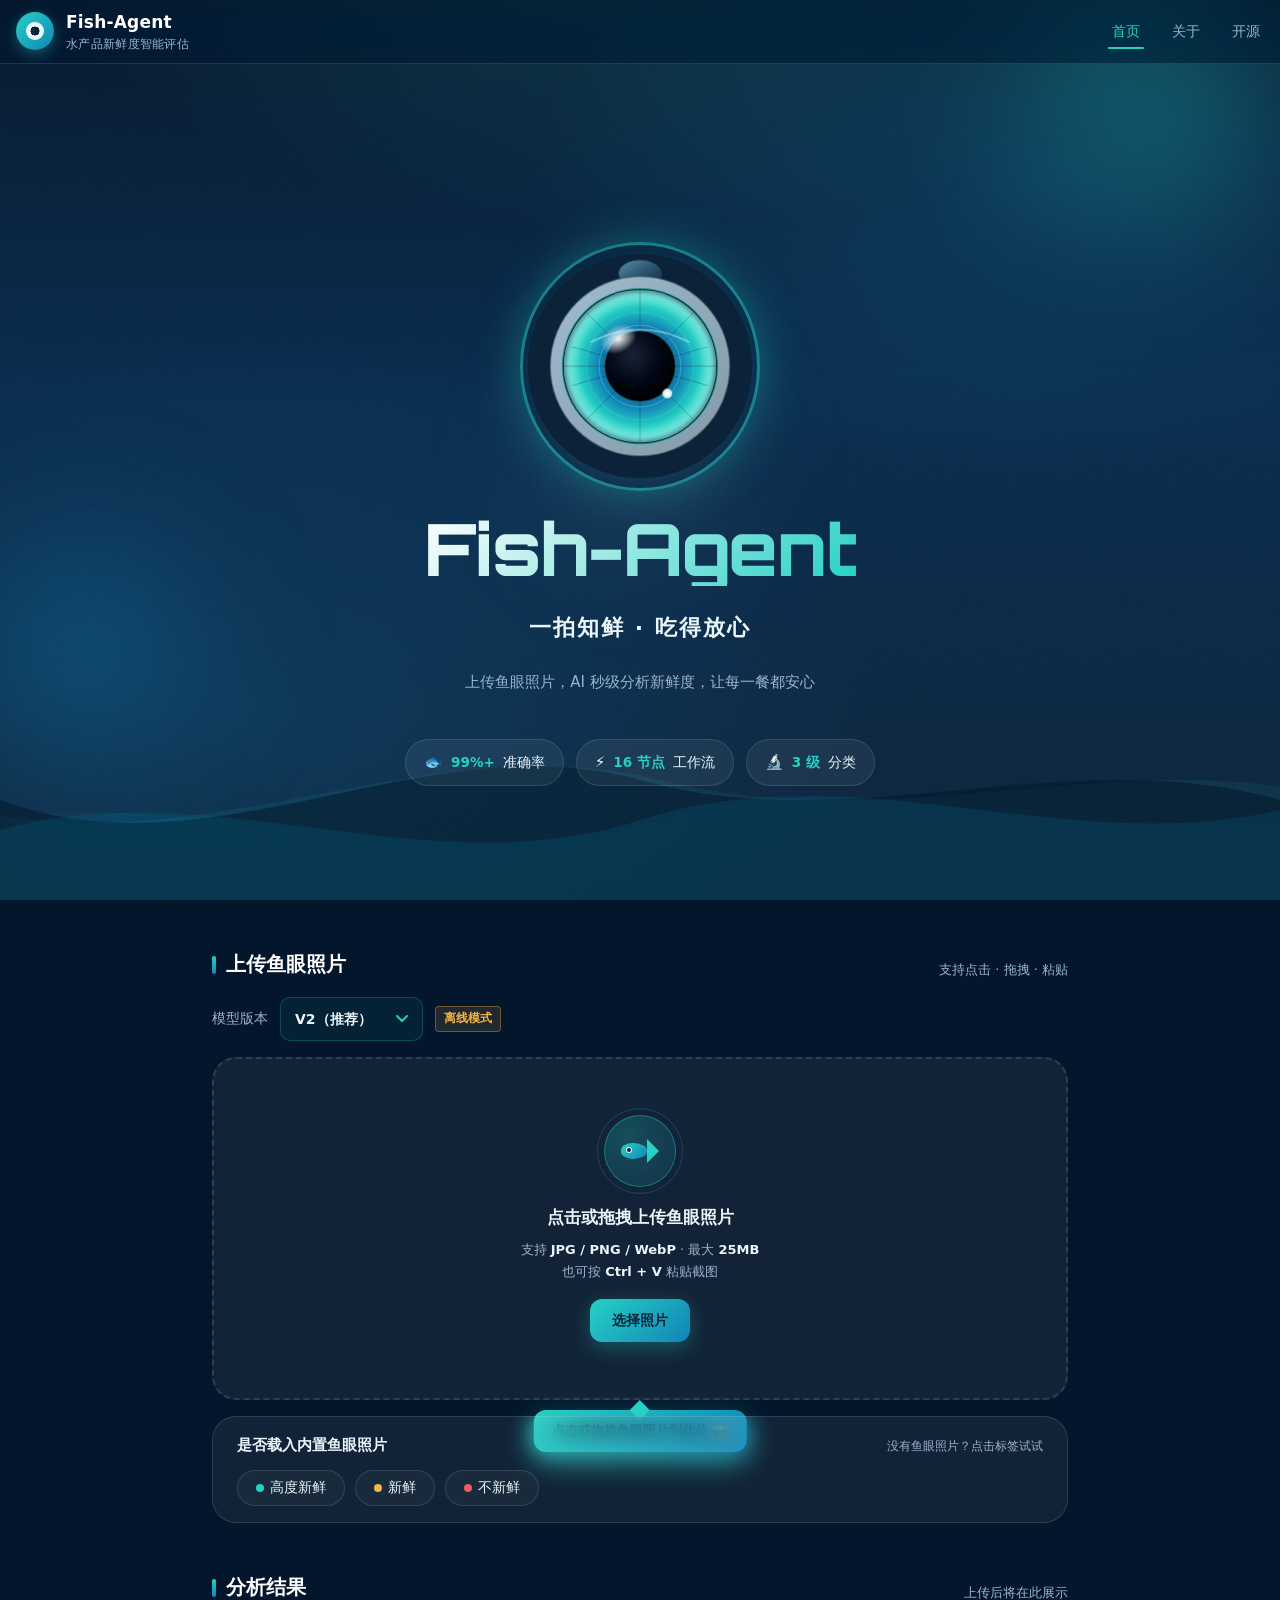
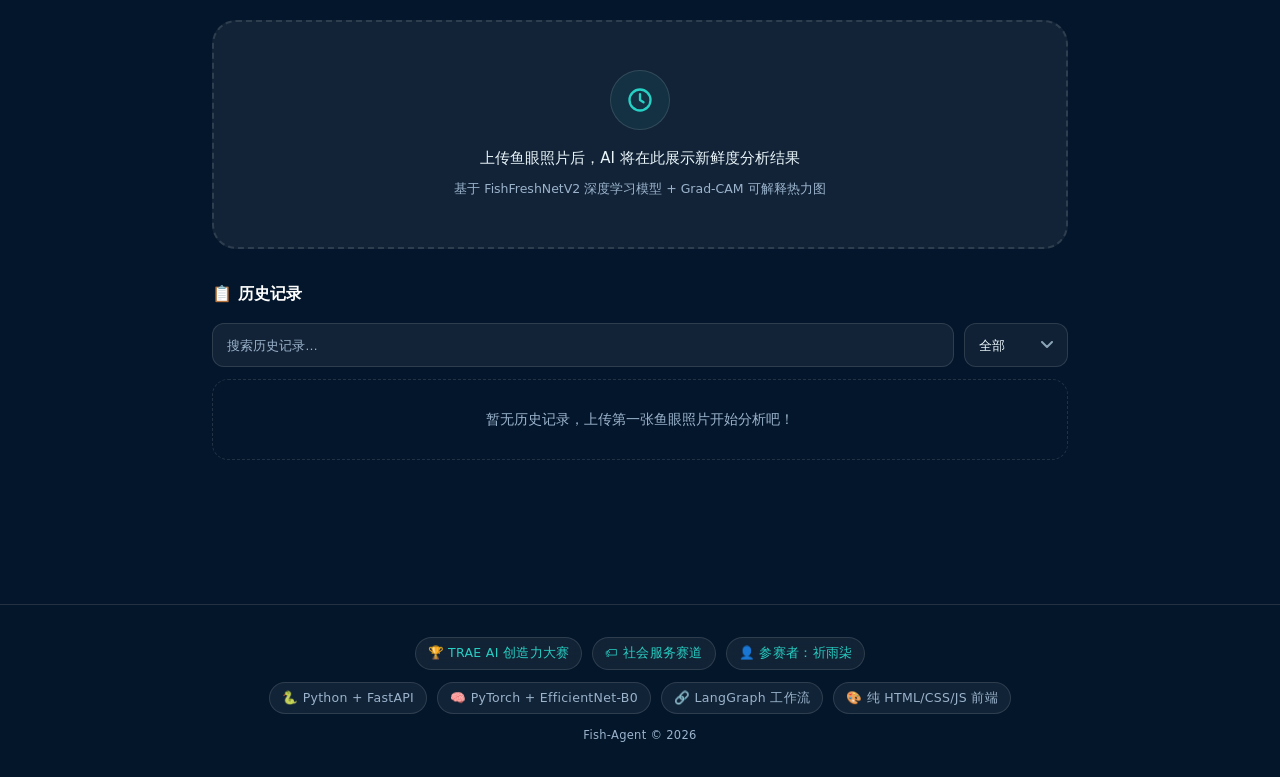
==== commit 2a90d7b9: "feat: fix PDF export, polish UI, unify accuracy text, optimize animations" ====
--- a/index.html
+++ b/index.html
@@ -7,11 +7,11 @@
   <meta name="apple-mobile-web-app-capable" content="yes" />
   <meta name="apple-mobile-web-app-status-bar-style" content="black-translucent" />
   <meta name="apple-mobile-web-app-title" content="Fish-Agent" />
-  <meta name="description" content="Fish-Agent — 上传鱼眼照片，AI 秒级分析水产品新鲜度。支持 FishFreshNetV1（经典版）和 FishFreshNetV2（高精度版）双模型，99.23% 准确率，Grad-CAM 可解释热力图。" />
+  <meta name="description" content="Fish-Agent — 上传鱼眼照片，AI 秒级分析水产品新鲜度。支持 FishFreshNetV1（经典版）和 FishFreshNetV2（高精度版）双模型，99%+ 准确率，Grad-CAM 可解释热力图。" />
   <meta name="keywords" content="鱼眼新鲜度检测,水产品新鲜度,AI食品检测,FishFreshNetV1,FishFreshNetV2,Grad-CAM,深度学习,食品安全" />
   <meta name="author" content="祈雨柒" />
   <meta property="og:title" content="Fish-Agent · 水产品新鲜度智能评估" />
-  <meta property="og:description" content="上传鱼眼照片，AI 秒级分析新鲜度。支持 V1/V2 双模型切换，99.23% 准确率 + Grad-CAM 可解释热力图。" />
+  <meta property="og:description" content="上传鱼眼照片，AI 秒级分析新鲜度。支持 V1/V2 双模型切换，99%+ 准确率 + Grad-CAM 可解释热力图。" />
   <meta property="og:type" content="website" />
   <meta property="og:url" content="https://yance77777.github.io/Fish-Agent/" />
   <meta property="og:image" content="data:image/svg+xml,%3Csvg xmlns='http://www.w3.org/2000/svg' viewBox='0 0 1200 630'%3E%3Crect width='1200' height='630' fill='%2304162b'/%3E%3Ccircle cx='600' cy='270' r='130' fill='none' stroke='%2327d0c4' stroke-width='8'/%3E%3Ccircle cx='600' cy='270' r='85' fill='%2327d0c4'/%3E%3Ccircle cx='600' cy='270' r='48' fill='%2304162b'/%3E%3Ccircle cx='578' cy='248' r='18' fill='%23ffffff' opacity='0.7'/%3E%3Ctext x='600' y='490' font-family='system-ui,-apple-system,sans-serif' font-size='68' font-weight='800' fill='%23ffffff' text-anchor='middle'%3EFish-Agent%3C/text%3E%3C/svg%3E" />
@@ -190,7 +190,7 @@
       <div class="hero-badges" role="list">
         <span class="badge" role="listitem">
           <span class="badge-icon" aria-hidden="true">🐟</span>
-          <span class="badge-num" data-count="99.23" data-suffix="%">0%</span> 准确率
+          <span class="badge-num" data-count="99" data-suffix="%+">0%</span> 准确率
         </span>
         <span class="badge" role="listitem">
           <span class="badge-icon" aria-hidden="true">⚡</span>
@@ -2662,7 +2662,41 @@
     }
 
     // ---- 导出 PDF 报告（专业排版） ----
-    function exportPDF() {
+    // 将 File 转为 base64 DataURL（保证在新窗口中可用，避免 blob URL 失效）
+    function fileToDataURL(file) {
+      return new Promise((resolve, reject) => {
+        const reader = new FileReader();
+        reader.onload = () => resolve(reader.result);
+        reader.onerror = reject;
+        reader.readAsDataURL(file);
+      });
+    }
+
+    // 将 img 元素转为 base64 DataURL；已是 data: 直接返回，否则用 canvas 转换
+    function imgToDataURL(imgElement) {
+      return new Promise((resolve) => {
+        if (!imgElement || !imgElement.src || imgElement.src === "" || imgElement.src.endsWith("#")) {
+          resolve("");
+          return;
+        }
+        const src = imgElement.src;
+        if (src.startsWith("data:")) { resolve(src); return; }
+        try {
+          const canvas = document.createElement("canvas");
+          canvas.width = imgElement.naturalWidth || 400;
+          canvas.height = imgElement.naturalHeight || 400;
+          if (!canvas.width || !canvas.height) { resolve(src); return; }
+          const ctx = canvas.getContext("2d");
+          ctx.drawImage(imgElement, 0, 0);
+          resolve(canvas.toDataURL("image/png"));
+        } catch (e) {
+          // 跨域污染时回退到原始 src
+          resolve(src);
+        }
+      });
+    }
+
+    async function exportPDF() {
       if (!lastAnalysisResult) {
         showToast("暂无可导出的分析结果", "error");
         return;
@@ -2677,114 +2711,156 @@
       const ts = `${now.getFullYear()}-${String(now.getMonth()+1).padStart(2,"0")}-${String(now.getDate()).padStart(2,"0")} ${String(now.getHours()).padStart(2,"0")}:${String(now.getMinutes()).padStart(2,"0")}`;
       const duration = lastAnalysisResult.__processingTime ? `${lastAnalysisResult.__processingTime.toFixed(1)}s` : "—";
       const isSim = offlineMode;
-      const imgSrc = selectedFile ? URL.createObjectURL(selectedFile) : "";
-      const heatmapSrc = (compareHeatmap && compareHeatmap.src && !compareHeatmap.src.endsWith("#")) ? compareHeatmap.src : "";
-
-      // 建议数据
-      const recs = lastAnalysisResult.recommendations || defaultRecs[pred.freshness_label ?? 0] || {};
+
+      // 预转换图片为 base64 DataURL（避免 blob URL 在新窗口失效）
+      let imgSrc = "";
+      if (selectedFileDataURL) {
+        imgSrc = selectedFileDataURL;
+      } else if (selectedFile) {
+        try { imgSrc = await fileToDataURL(selectedFile); } catch (e) { imgSrc = ""; }
+      }
+      const heatmapSrc = await imgToDataURL(compareHeatmap);
+
+      // 建议数据（局部定义，修复原 defaultRecs 作用域不可达导致 ReferenceError 的崩溃问题）
+      const pdfDefaultRecs = {
+        0: {
+          storage: ["0–4°C 冷藏保存", "避免反复解冻", "可存放 24–48 小时"],
+          consumption: ["尽快食用获得最佳口感", "清蒸或刺身为优选", "搭配柠檬汁去腥提鲜"],
+          handling: ["从冰箱取出后直接处理", "用利刀去除鱼鳞", "清理内脏时保持鱼眼完整"],
+          safety: ["鱼眼清澈，可放心食用", "注意检查鳃部是否鲜红", "食用前确认无异味"],
+          best: ["购买后 2 小时内处理最佳", "处理前后勤洗手", "使用专用砧板避免交叉污染"]
+        },
+        1: {
+          storage: ["0–4°C 冷藏", "如需长期保存请冷冻", "建议 12 小时内食用"],
+          consumption: ["建议 12–24 小时内食用", "推荐红烧或煎炸", "充分加热至中心温度 70°C 以上"],
+          handling: ["解冻后在冷水中冲洗", "去除鱼鳃和内脏", "切块烹饪更易入味"],
+          safety: ["鱼眼基本清澈，可正常食用", "注意观察是否有异味", "烹饪时间适当延长"],
+          best: ["尽快处理不宜久放", "冷冻保存前用保鲜膜包裹", "解冻后不要再次冷冻"]
+        },
+        2: {
+          storage: ["不建议继续储存", "如必须保存请深度冷冻", "尽快处理或丢弃"],
+          consumption: ["不建议食用", "可能存在食品安全风险", "如必须食用需充分高温烹饪"],
+          handling: ["佩戴手套处理", "避免接触其他食材", "处理工具需彻底消毒"],
+          safety: ["⚠ 鱼眼浑浊，请谨慎对待", "如有异味立即丢弃", "孕妇和儿童禁止食用"],
+          best: ["购买时注意辨别新鲜度", "选择信誉良好的商家", "保留购买凭证以便追溯"]
+        }
+      };
+      const recs = lastAnalysisResult.recommendations || pdfDefaultRecs[pred.freshness_label ?? 0] || {};
+      const bestPractices = recs.best_practices || recs.best || [];
       const buildRecList = (items) => (items || []).map(i => `<li>${i}</li>`).join("");
 
       // 置信度颜色
       const confColor = parseFloat(conf) >= 80 ? "#27d0c4" : parseFloat(conf) >= 60 ? "#f5b54a" : "#ef5b5b";
       const levelColor = level === "高度新鲜" ? "#27d0c4" : level === "新鲜" ? "#f5b54a" : "#ef5b5b";
 
+      // 概率分布行
+      const probRows = Object.entries(probs).map(([k, v]) => {
+        const pct = (v * 100).toFixed(1);
+        const c = k === "高度新鲜" ? "#27d0c4" : k === "新鲜" ? "#f5b54a" : "#ef5b5b";
+        return `<div class="prob-bar"><div class="label">${k}</div><div class="track"><div class="fill" style="width:${pct}%;background:${c};"></div></div><div class="val">${pct}%</div></div>`;
+      }).join("");
+
+      // 趋势预测与知识图谱文案
+      const shelfLife = pred.freshness_label === 0 ? "24–48 小时" : pred.freshness_label === 1 ? "12–24 小时" : "不建议储存";
+      const kgMatch = pred.freshness_label === 0
+        ? "标准特征：角膜透明、瞳孔清晰、表面有自然光泽。当前样本匹配度高。"
+        : pred.freshness_label === 1
+        ? "标准特征：角膜略浑浊、瞳孔尚可辨认。当前样本与中等新鲜特征匹配。"
+        : "标准特征：角膜浑浊、瞳孔模糊、表面失去光泽。当前样本与不新鲜特征匹配。";
+
+      // 图像块（原图 + Grad-CAM 热力图并排）
+      const origBlock = imgSrc
+        ? `<div class="img-wrap"><img src="${imgSrc}" alt="鱼眼照片"></div>`
+        : `<div class="img-wrap img-empty"><span>无原图</span></div>`;
+      const heatBlock = heatmapSrc
+        ? `<div class="img-wrap"><img src="${heatmapSrc}" alt="Grad-CAM 热力图"></div>`
+        : "";
+
       const html = `<!DOCTYPE html><html lang="zh-CN"><head><meta charset="UTF-8">
 <title>Fish-Agent 新鲜度分析报告</title>
 <style>
-  @page { margin: 0; size: A4; }
+  @page { margin: 10mm; size: A4; }
   * { margin: 0; padding: 0; box-sizing: border-box; }
-  body { font-family: "Segoe UI", "PingFang SC", "Microsoft YaHei", sans-serif; color: #1a2b3c; background: #fff; }
-  .page { width: 210mm; min-height: 297mm; padding: 18mm 16mm; position: relative; }
-  /* 头部 */
-  .header { display: flex; justify-content: space-between; align-items: flex-end; border-bottom: 3px solid #27d0c4; padding-bottom: 12px; margin-bottom: 20px; }
-  .brand { font-size: 22px; font-weight: 800; color: #04162b; letter-spacing: -0.5px; }
+  html, body { width: 190mm; }
+  body { font-family: "Segoe UI", "PingFang SC", "Microsoft YaHei", sans-serif; color: #1a2b3c; background: #fff; font-size: 12px; line-height: 1.5; -webkit-print-color-adjust: exact; print-color-adjust: exact; }
+  .page { width: 190mm; }
+  .header { display: flex; justify-content: space-between; align-items: flex-end; border-bottom: 3px solid #27d0c4; padding-bottom: 8px; margin-bottom: 12px; }
+  .brand { font-size: 16px; font-weight: 800; color: #04162b; letter-spacing: -0.3px; }
   .brand span { color: #27d0c4; }
-  .report-meta { text-align: right; font-size: 11px; color: #6a7d8f; line-height: 1.6; }
-  .report-meta strong { color: #04162b; }
-  /* 标题 */
-  .report-title { font-size: 18px; font-weight: 700; color: #04162b; margin-bottom: 16px; padding-left: 10px; border-left: 4px solid #27d0c4; }
-  /* 结果卡片 */
-  .result-card { background: linear-gradient(135deg, #f0faf9 0%, #e6f7f5 100%); border-radius: 12px; padding: 20px; margin-bottom: 16px; display: flex; gap: 20px; align-items: center; }
-  .result-card .img-wrap { width: 90px; height: 90px; border-radius: 10px; overflow: hidden; flex-shrink: 0; border: 2px solid #27d0c4; }
-  .result-card .img-wrap img { width: 100%; height: 100%; object-fit: cover; }
-  .result-card .info { flex: 1; }
-  .result-card .level { font-size: 28px; font-weight: 800; margin-bottom: 4px; }
-  .result-card .conf { font-size: 14px; color: #4a5e6e; }
-  .result-card .conf strong { font-size: 20px; font-variant-numeric: tabular-nums; }
-  .badge { display: inline-block; padding: 3px 10px; border-radius: 4px; font-size: 11px; font-weight: 600; margin-left: 8px; vertical-align: middle; }
-  /* 概率分布 */
-  .prob-section { margin-bottom: 16px; }
-  .prob-section h3 { font-size: 13px; color: #4a5e6e; margin-bottom: 8px; text-transform: uppercase; letter-spacing: 1px; }
-  .prob-bar { display: flex; align-items: center; gap: 10px; margin-bottom: 6px; }
-  .prob-bar .label { width: 80px; font-size: 13px; font-weight: 500; color: #1a2b3c; }
-  .prob-bar .track { flex: 1; height: 18px; background: #eef2f5; border-radius: 9px; overflow: hidden; }
-  .prob-bar .fill { height: 100%; border-radius: 9px; transition: width 0.3s; }
-  .prob-bar .val { width: 50px; text-align: right; font-size: 12px; font-weight: 600; color: #4a5e6e; font-variant-numeric: tabular-nums; }
-  /* 详细报告 */
-  .detail-section { margin-bottom: 16px; }
-  .detail-section h3 { font-size: 13px; color: #4a5e6e; margin-bottom: 8px; text-transform: uppercase; letter-spacing: 1px; }
-  .detail-item { background: #f8fafb; border-left: 3px solid #27d0c4; padding: 10px 14px; margin-bottom: 8px; border-radius: 0 6px 6px 0; font-size: 13px; line-height: 1.7; color: #2a3b4c; }
+  .report-meta { text-align: right; font-size: 10px; color: #6a7d8f; line-height: 1.55; }
+  .report-meta strong { color: #04162b; font-size: 12px; }
+  .section { margin-bottom: 12px; }
+  .section h3 { font-size: 12px; color: #4a5e6e; margin-bottom: 6px; text-transform: uppercase; letter-spacing: 0.8px; }
+  .result-card { background: linear-gradient(135deg, #f0faf9 0%, #e6f7f5 100%); border-radius: 10px; padding: 8px; display: flex; gap: 6px; align-items: stretch; }
+  .result-card .img-wrap { width: 75mm; height: 75mm; border-radius: 8px; overflow: hidden; flex-shrink: 0; border: 2px solid #27d0c4; background: #fff; display: flex; align-items: center; justify-content: center; }
+  .result-card .img-wrap img { width: 100%; height: 100%; object-fit: cover; display: block; }
+  .result-card .img-empty { color: #8a9bad; font-size: 11px; }
+  .result-card .info { flex: 1; padding: 6px 8px; display: flex; flex-direction: column; justify-content: center; }
+  .result-card .level { font-size: 22px; font-weight: 800; margin-bottom: 8px; line-height: 1.2; }
+  .result-card .conf { font-size: 12px; color: #4a5e6e; margin-bottom: 4px; }
+  .result-card .conf strong { font-size: 18px; font-variant-numeric: tabular-nums; }
+  .result-card .meta-line { font-size: 10px; color: #6a7d8f; }
+  .badge { display: inline-block; padding: 2px 8px; border-radius: 4px; font-size: 10px; font-weight: 600; margin-left: 6px; vertical-align: middle; }
+  .prob-bar { display: flex; align-items: center; gap: 8px; margin-bottom: 5px; }
+  .prob-bar .label { width: 64px; font-size: 11px; font-weight: 500; color: #1a2b3c; }
+  .prob-bar .track { flex: 1; height: 14px; background: #eef2f5; border-radius: 7px; overflow: hidden; }
+  .prob-bar .fill { height: 100%; border-radius: 7px; }
+  .prob-bar .val { width: 44px; text-align: right; font-size: 11px; font-weight: 600; color: #4a5e6e; font-variant-numeric: tabular-nums; }
+  .detail-item { background: #f8fafb; border-left: 3px solid #27d0c4; padding: 6px 10px; margin-bottom: 5px; border-radius: 0 6px 6px 0; font-size: 11px; line-height: 1.55; color: #2a3b4c; }
   .detail-item strong { color: #04162b; }
-  /* 建议表格 */
-  .advice-section { margin-bottom: 16px; }
-  .advice-section h3 { font-size: 13px; color: #4a5e6e; margin-bottom: 8px; text-transform: uppercase; letter-spacing: 1px; }
-  .advice-grid { display: grid; grid-template-columns: 1fr 1fr; gap: 10px; }
-  .advice-box { background: #f8fafb; border: 1px solid #e2e8ed; border-radius: 8px; padding: 12px; }
-  .advice-box h4 { font-size: 12px; font-weight: 700; color: #27d0c4; margin-bottom: 6px; }
+  .advice-grid { display: grid; grid-template-columns: 1fr 1fr; gap: 6px; }
+  .advice-box { background: #f8fafb; border: 1px solid #e2e8ed; border-radius: 8px; padding: 7px 10px; }
+  .advice-box.full { grid-column: 1 / -1; }
+  .advice-box h4 { font-size: 11px; font-weight: 700; color: #27d0c4; margin-bottom: 4px; }
   .advice-box ul { list-style: none; padding: 0; }
-  .advice-box li { font-size: 11.5px; color: #3a4d5e; line-height: 1.6; padding-left: 12px; position: relative; margin-bottom: 3px; }
+  .advice-box li { font-size: 10px; color: #3a4d5e; line-height: 1.5; padding-left: 10px; position: relative; margin-bottom: 2px; }
   .advice-box li::before { content: "•"; position: absolute; left: 2px; color: #27d0c4; font-weight: 700; }
-  /* 页脚 */
-  .footer { position: absolute; bottom: 10mm; left: 16mm; right: 16mm; border-top: 1px solid #e2e8ed; padding-top: 8px; display: flex; justify-content: space-between; font-size: 10px; color: #8a9bad; }
-  .watermark { position: absolute; top: 50%; left: 50%; transform: translate(-50%, -50%) rotate(-35deg); font-size: 80px; font-weight: 900; color: rgba(39,208,196,0.04); pointer-events: none; white-space: nowrap; }
-  @media print { body { -webkit-print-color-adjust: exact; print-color-adjust: exact; } .page { page-break-after: always; } }
+  .footer { margin-top: 10px; border-top: 1px solid #e2e8ed; padding-top: 6px; display: flex; justify-content: space-between; font-size: 10px; color: #8a9bad; }
+  @media print { body { -webkit-print-color-adjust: exact; print-color-adjust: exact; } }
 </style></head><body>
 <div class="page">
-  <div class="watermark">Fish-Agent</div>
   <div class="header">
     <div class="brand">🐟 Fish-Agent<span> · AI</span></div>
     <div class="report-meta">
       <strong>水产品新鲜度分析报告</strong><br>
       生成时间：${ts}<br>
-      模型：${model}${isSim ? '（离线模拟）' : ''} · 耗时：${duration}
+      模型：${model}${isSim ? "（离线模拟）" : ""} · 耗时：${duration}
     </div>
   </div>
 
-  <div class="report-title">分析结果概览</div>
-
-  <div class="result-card">
-    ${imgSrc ? `<div class="img-wrap"><img src="${imgSrc}" alt="鱼眼照片" width="400" height="300"></div>` : ""}
-    <div class="info">
-      <div class="level" style="color:${levelColor};">${level}${isSim ? '<span class="badge" style="background:#fef3cd;color:#856404;">模拟数据</span>' : ""}</div>
-      <div class="conf">置信度 <strong style="color:${confColor};">${conf}%</strong> · 基于 ${model}</div>
+  <div class="section">
+    <h3>分析结果概览</h3>
+    <div class="result-card">
+      ${origBlock}
+      ${heatBlock}
+      <div class="info">
+        <div class="level" style="color:${levelColor};">${level}${isSim ? '<span class="badge" style="background:#fef3cd;color:#856404;">模拟数据</span>' : ""}</div>
+        <div class="conf">置信度 <strong style="color:${confColor};">${conf}%</strong></div>
+        <div class="meta-line">基于 ${model} · Grad-CAM 可解释性分析</div>
+      </div>
     </div>
   </div>
 
-  <div class="prob-section">
+  <div class="section">
     <h3>三类概率分布</h3>
-    ${Object.entries(probs).map(([k, v]) => {
-      const pct = (v * 100).toFixed(1);
-      const c = k === "高度新鲜" ? "#27d0c4" : k === "新鲜" ? "#f5b54a" : "#ef5b5b";
-      return `<div class="prob-bar"><div class="label">${k}</div><div class="track"><div class="fill" style="width:${pct}%;background:${c};"></div></div><div class="val">${pct}%</div></div>`;
-    }).join("")}
+    ${probRows}
   </div>
 
-  <div class="detail-section">
+  <div class="section">
     <h3>详细分析</h3>
     <div class="detail-item"><strong>鱼眼外观评估：</strong>${desc}</div>
-    <div class="detail-item"><strong>趋势预测：</strong>剩余保质时间约 <strong>${pred.freshness_label === 0 ? "24–48 小时" : pred.freshness_label === 1 ? "12–24 小时" : "不建议储存"}</strong>。建议在此窗口内食用以保障口感与安全。</div>
-    <div class="detail-item"><strong>知识图谱匹配：</strong>${pred.freshness_label === 0 ? "✅ 标准特征：角膜透明、瞳孔清晰、表面有自然光泽。当前样本匹配度高。" : pred.freshness_label === 1 ? "✅ 标准特征：角膜略浑浊、瞳孔尚可辨认。当前样本与中等新鲜特征匹配。" : "✅ 标准特征：角膜浑浊、瞳孔模糊、表面失去光泽。当前样本与不新鲜特征匹配。"}</div>
+    <div class="detail-item"><strong>趋势预测：</strong>剩余保质时间约 <strong>${shelfLife}</strong>。建议在此窗口内食用以保障口感与安全。</div>
+    <div class="detail-item"><strong>知识图谱匹配：</strong>${kgMatch}</div>
   </div>
 
-  ${heatmapSrc ? `<div class="detail-section"><h3>Grad-CAM 可解释性热力图</h3><div style="text-align:center;"><img src="${heatmapSrc}" alt="Grad-CAM 热力图" width="200" height="200" style="max-width:200px;border-radius:8px;border:2px solid #27d0c4;"></div></div>` : ""}
-
-  <div class="advice-section">
+  <div class="section">
     <h3>处理建议</h3>
     <div class="advice-grid">
       <div class="advice-box"><h4>❄ 储存建议</h4><ul>${buildRecList(recs.storage)}</ul></div>
       <div class="advice-box"><h4>🍽 食用建议</h4><ul>${buildRecList(recs.consumption)}</ul></div>
       <div class="advice-box"><h4>🔪 处理建议</h4><ul>${buildRecList(recs.handling)}</ul></div>
       <div class="advice-box"><h4>⚠ 安全警告</h4><ul>${buildRecList(recs.safety)}</ul></div>
+      ${bestPractices && bestPractices.length ? `<div class="advice-box full"><h4>✨ 最佳实践</h4><ul>${buildRecList(bestPractices)}</ul></div>` : ""}
     </div>
   </div>
 
@@ -2800,17 +2876,25 @@
         showToast("请允许弹窗以导出 PDF 报告", "error", 3000);
         return;
       }
-      if (win) { win.opener = null; }
+      win.opener = null;
       win.document.write(html);
       win.document.close();
-      // 等待图片加载后触发打印
-      win.onload = () => {
-        setTimeout(() => {
-          win.focus();
-          win.print();
-          if (imgSrc) URL.revokeObjectURL(imgSrc);
-        }, 500);
-      };
+
+      // 等待所有图片加载完成后触发打印（不依赖 win.onload，document.write 后该事件不稳定）
+      const images = win.document.querySelectorAll("img");
+      const imgPromises = Array.from(images).map(img =>
+        (img.complete && img.naturalWidth > 0)
+          ? Promise.resolve()
+          : new Promise(r => { img.onload = r; img.onerror = r; })
+      );
+      Promise.race([
+        Promise.all(imgPromises),
+        new Promise(r => setTimeout(r, 3000))
+      ]).then(() => {
+        win.focus();
+        win.print();
+      });
+
       showToast("PDF 报告已生成，请在打印对话框选择「另存为 PDF」", "success", 3500);
     }
 
--- a/assets/style.css
+++ b/assets/style.css
@@ -163,8 +163,8 @@
   background: radial-gradient(circle, var(--ink) 0%, var(--ink) 35%, var(--foam) 36%, var(--foam) 100%);
   box-shadow: inset 0 0 0 1px rgba(255,255,255,0.15);
 }
-.brand-text { display: flex; flex-direction: column; line-height: 1.15; }
-.brand-title { font-weight: 700; font-size: 17px; color: var(--white); letter-spacing: 0.2px; }
+.brand-text { display: flex; flex-direction: column; line-height: 1.4; }
+.brand-title { font-weight: 700; font-size: 17px; color: var(--white); letter-spacing: 0.2px; padding-bottom: 2px; }
 .brand-sub { font-size: 11.5px; color: var(--muted); letter-spacing: 0.3px; }
 
 .nav-links { display: flex; gap: var(--space-5); align-items: center; }
@@ -2240,6 +2240,12 @@
   }
   .bubble, .wave, .glow { display: none !important; }
   .reveal { opacity: 1 !important; transform: none !important; }
+  /* 处理建议卡片动画降级为即时切换 */
+  .advice-card-expandable,
+  .advice-card-expandable .advice-body,
+  .advice-card-expandable .advice-expand-icon {
+    transition: none !important;
+  }
 }
 
 /* ============ 介绍区说明文本 ============ */
@@ -2899,6 +2905,8 @@
   border-radius: var(--radius-xl, 16px);
   background: rgba(255, 255, 255, 0.02);
   border: 1px solid var(--border, rgba(255,255,255,0.1));
+  overflow-x: auto;
+  -webkit-overflow-scrolling: touch;
 }
 .topo-node {
   position: relative;
@@ -2907,8 +2915,8 @@
   gap: 8px;
   padding: 12px 20px;
   border-radius: var(--radius-md, 10px);
-  font-size: 13.5px;
-  font-weight: 600;
+  font-size: 14.5px;
+  font-weight: 700;
   color: var(--foam, #eaf6fb);
   border: 2px solid;
   max-width: 360px;
@@ -2916,6 +2924,7 @@
   justify-content: center;
   text-align: center;
   cursor: default;
+  letter-spacing: 0.01em;
   transition: transform var(--transition, 0.2s), box-shadow var(--transition, 0.2s);
 }
 .topo-node:hover {
@@ -2924,11 +2933,13 @@
 }
 .topo-task {
   border-color: var(--sea, #1185b8);
-  background: rgba(17, 133, 184, 0.08);
+  background: rgba(17, 133, 184, 0.16);
+  box-shadow: inset 3px 0 0 var(--sea, #1185b8);
 }
 .topo-agent {
   border-color: var(--aqua, #27d0c4);
-  background: rgba(39, 208, 196, 0.08);
+  background: rgba(39, 208, 196, 0.16);
+  box-shadow: inset 3px 0 0 var(--aqua, #27d0c4);
 }
 .topo-end {
   border-color: var(--muted, #8aa4b8);
@@ -2990,9 +3001,11 @@
 
 /* 连接器 */
 .topo-connector {
-  width: 2px;
+  width: 3px;
   height: 24px;
   background: linear-gradient(180deg, var(--border-hover, rgba(39,208,196,0.3)), var(--border, rgba(255,255,255,0.1)));
+  border-radius: 2px;
+  flex-shrink: 0;
 }
 
 /* 质量分支 */
@@ -3044,7 +3057,7 @@
   background: rgba(239, 91, 91, 0.04);
 }
 .topo-branch-label {
-  font-size: 12px;
+  font-size: 13px;
   font-weight: 700;
   text-align: center;
 }
@@ -3054,7 +3067,7 @@
 .topo-branch-path .topo-node {
   width: 100%;
   max-width: none;
-  font-size: 12.5px;
+  font-size: 13.5px;
   padding: 10px 12px;
 }
 
@@ -3134,7 +3147,7 @@
     min-width: 100%;
   }
   .topo-node {
-    font-size: 12.5px;
+    font-size: 13px;
     padding: 10px 14px;
   }
   .topo-node[data-tip]:hover::after {
@@ -3558,13 +3571,16 @@
   padding-top: 0;
   border-top: 1px solid transparent;
   margin-top: 0;
-  transition: max-height 0.35s ease, padding-top 0.35s ease, margin-top 0.35s ease, border-color 0.35s ease;
+  opacity: 0;
+  transition: max-height 0.35s ease, padding 0.35s ease, opacity 0.35s ease, margin-top 0.35s ease, border-color 0.35s ease;
+  will-change: max-height, opacity;
 }
 .advice-card-expandable.is-expanded .advice-body {
-  max-height: 600px;
+  max-height: 800px;
   padding-top: 12px;
   border-top: 1px solid var(--border, rgba(255,255,255,0.08));
   margin-top: 12px;
+  opacity: 1;
 }
 .advice-body ul {
   list-style: none;
